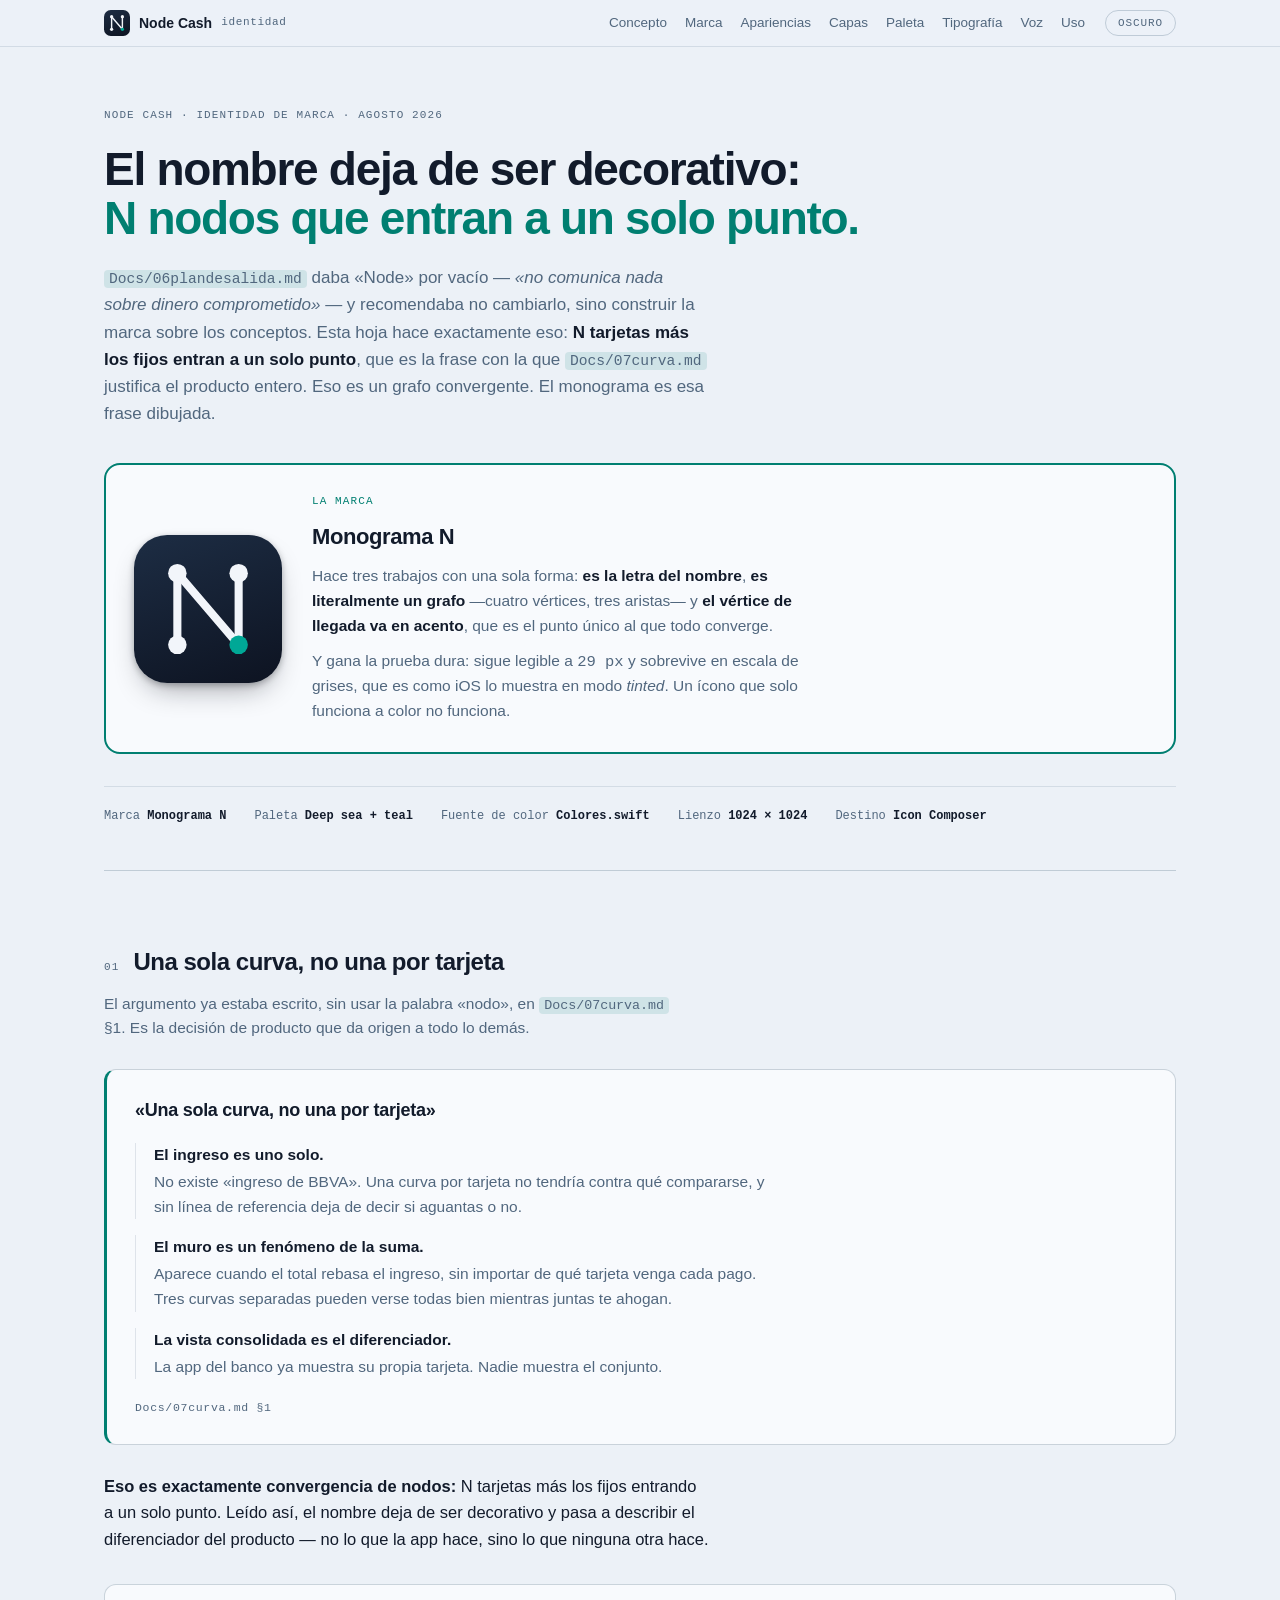
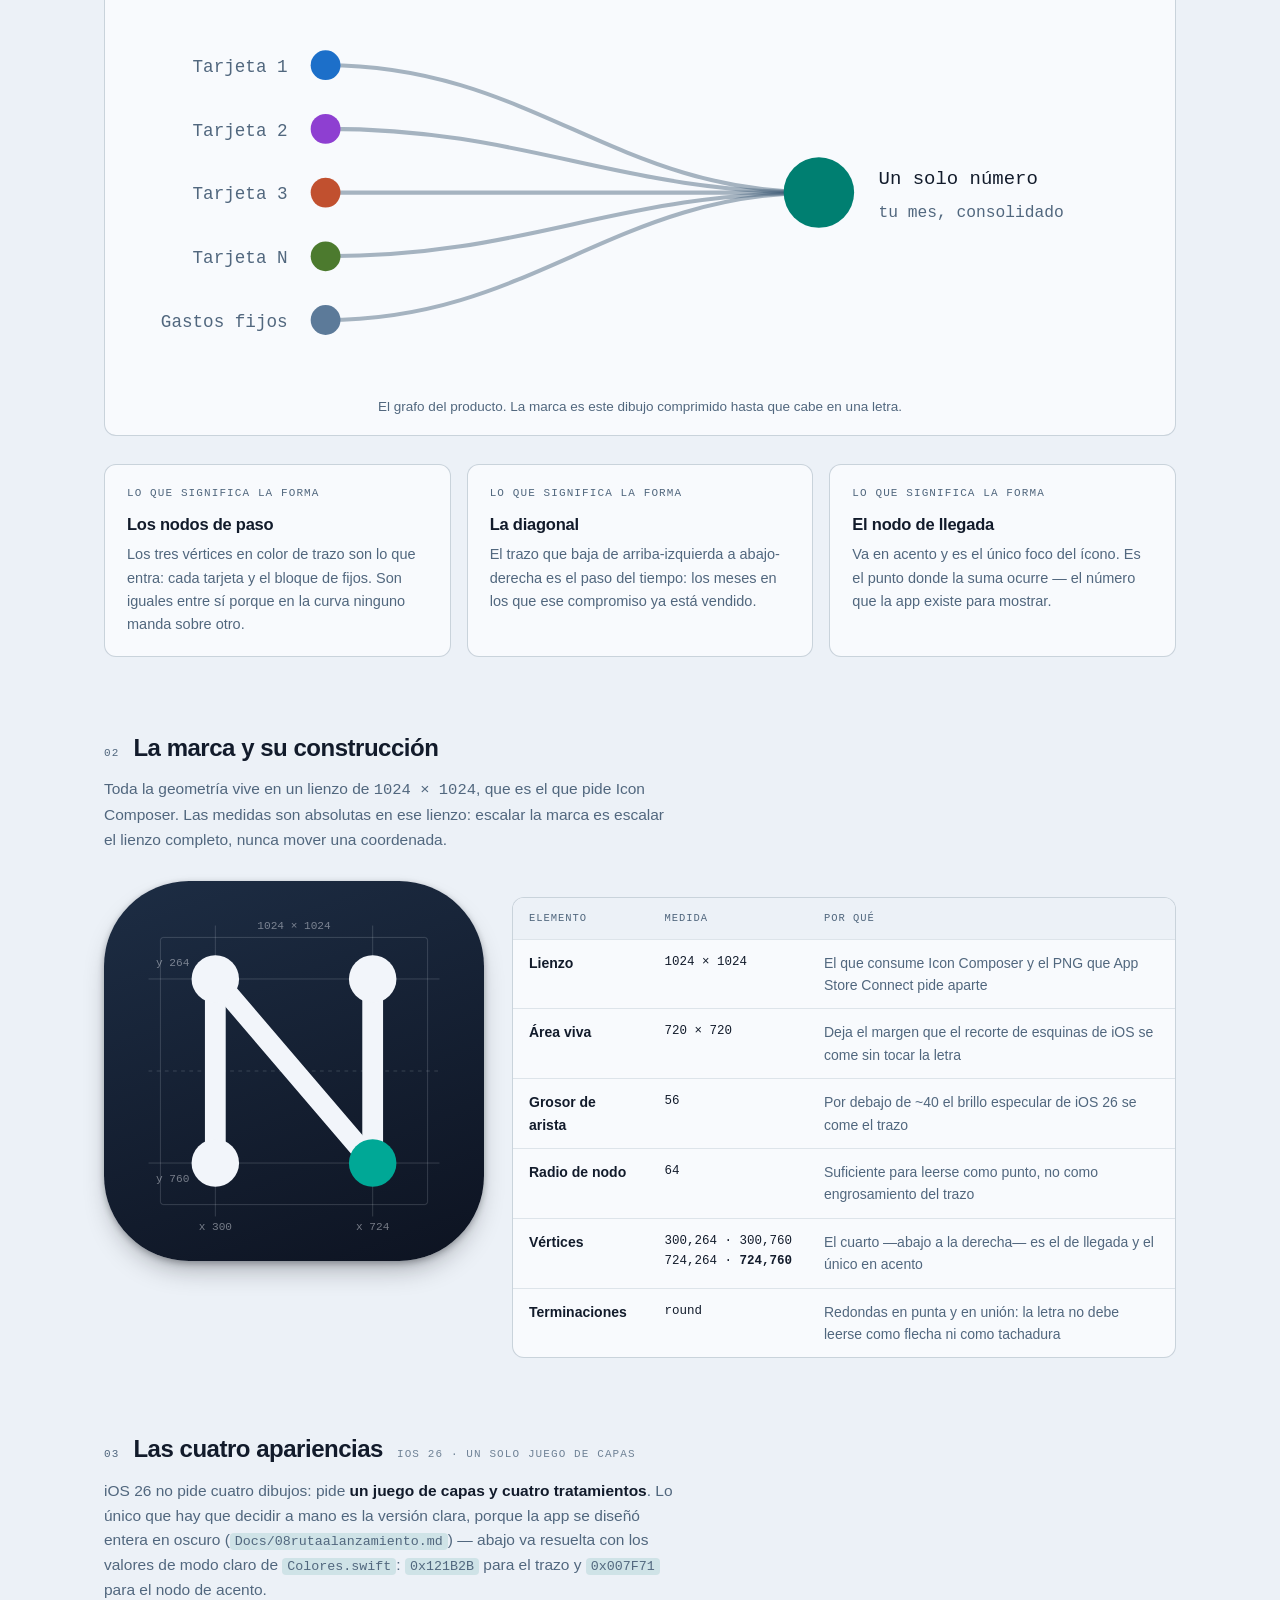
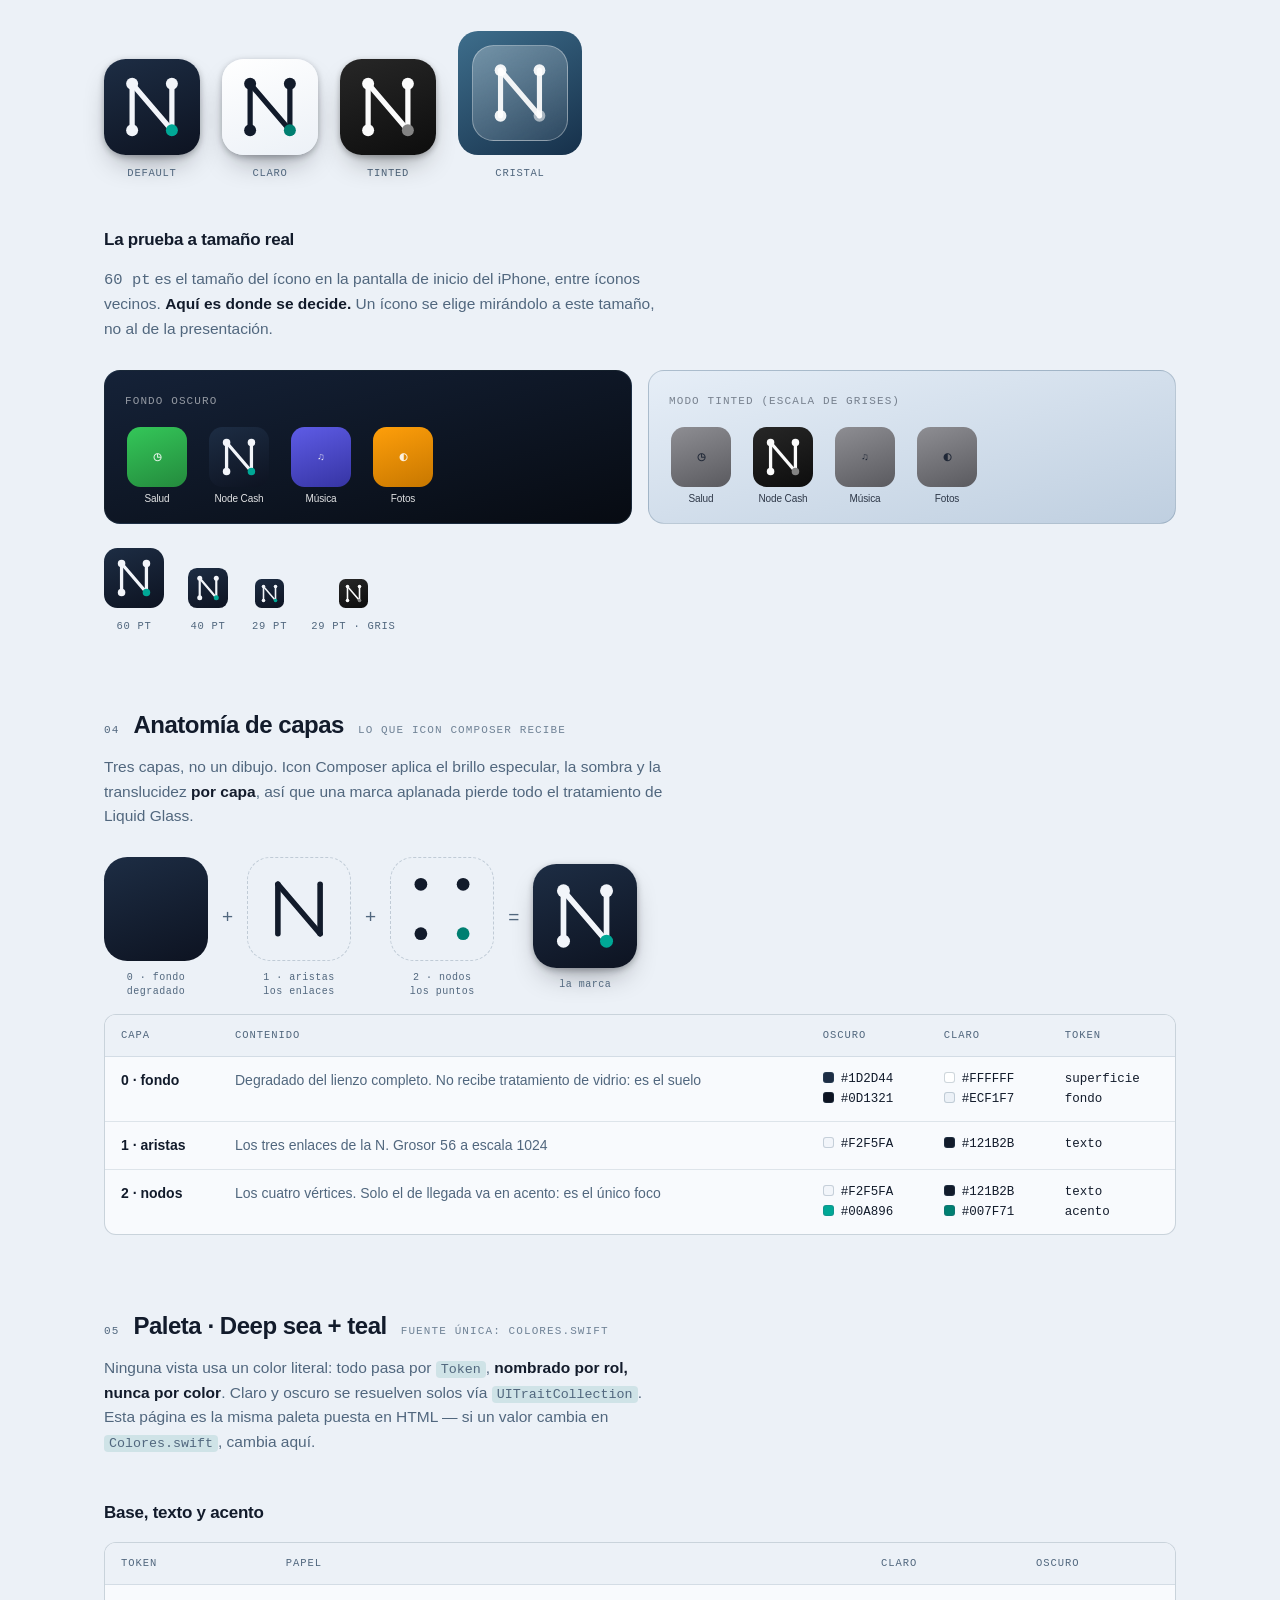
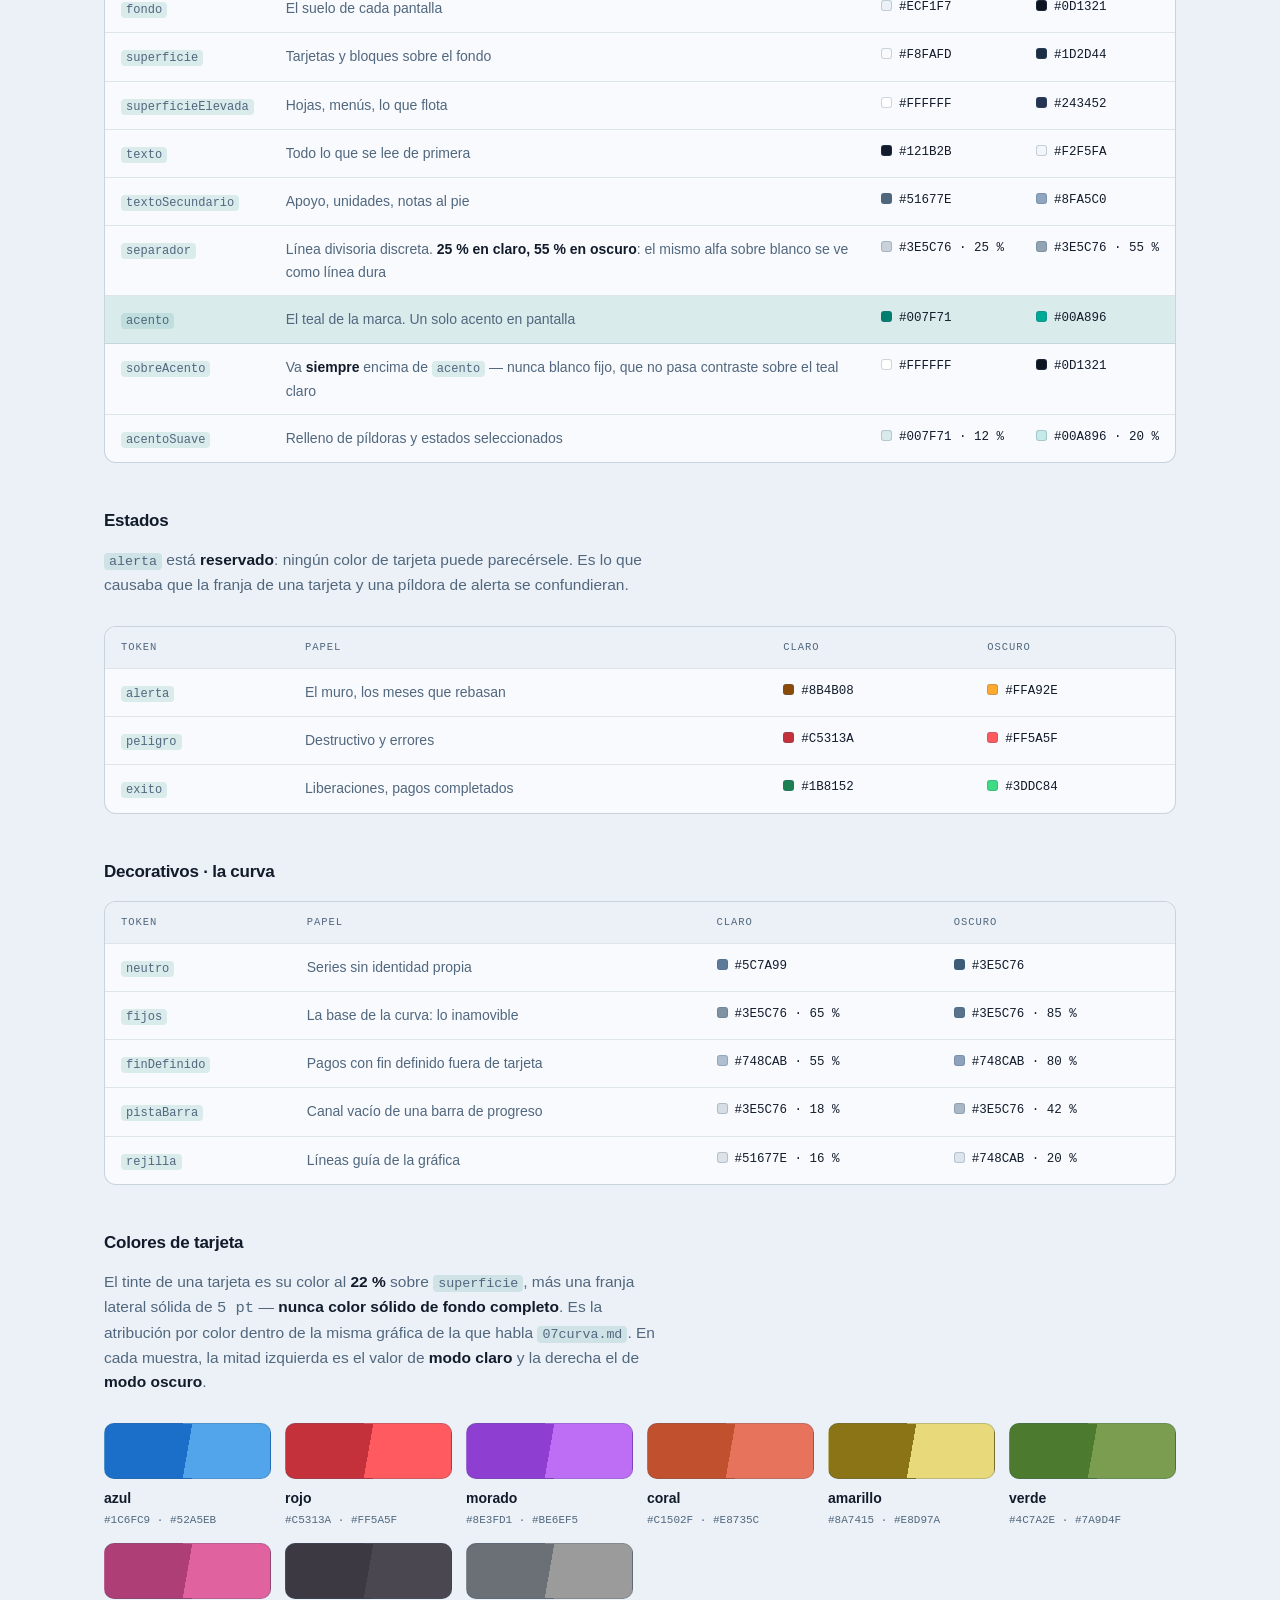
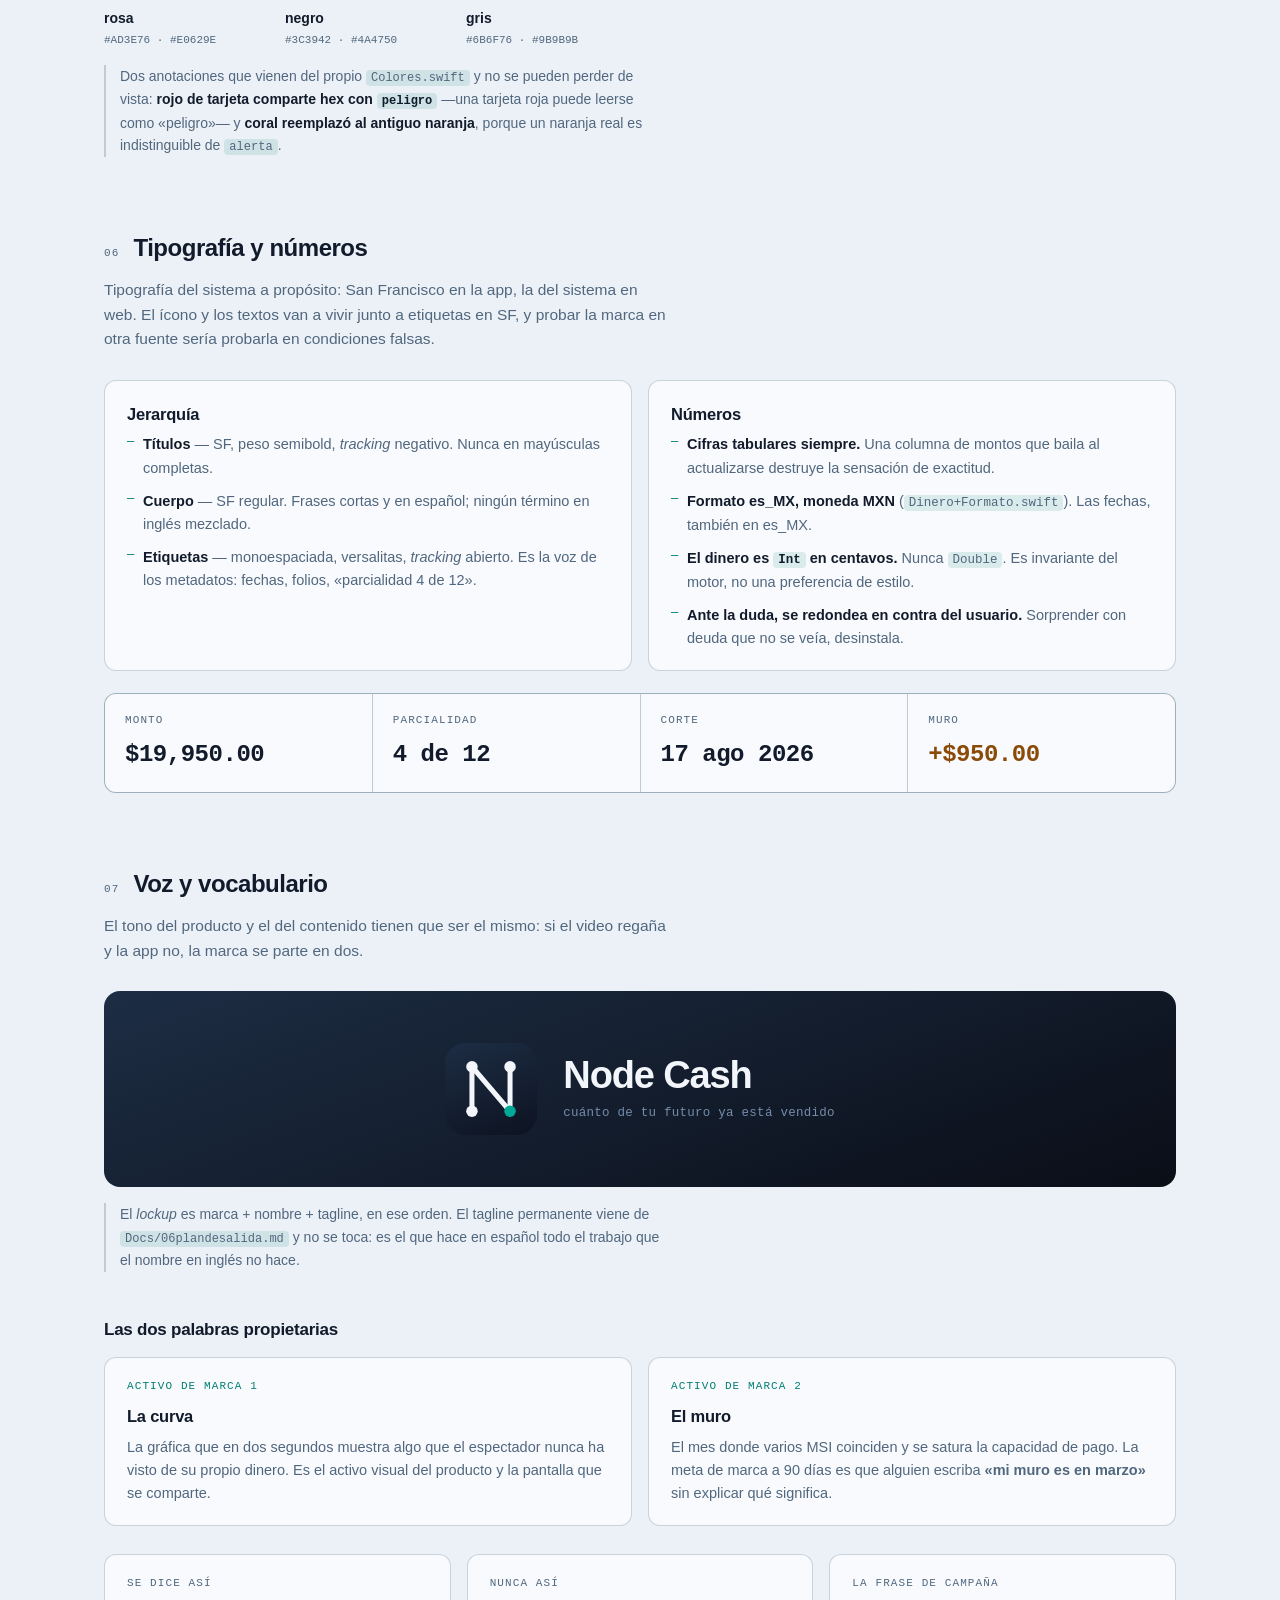
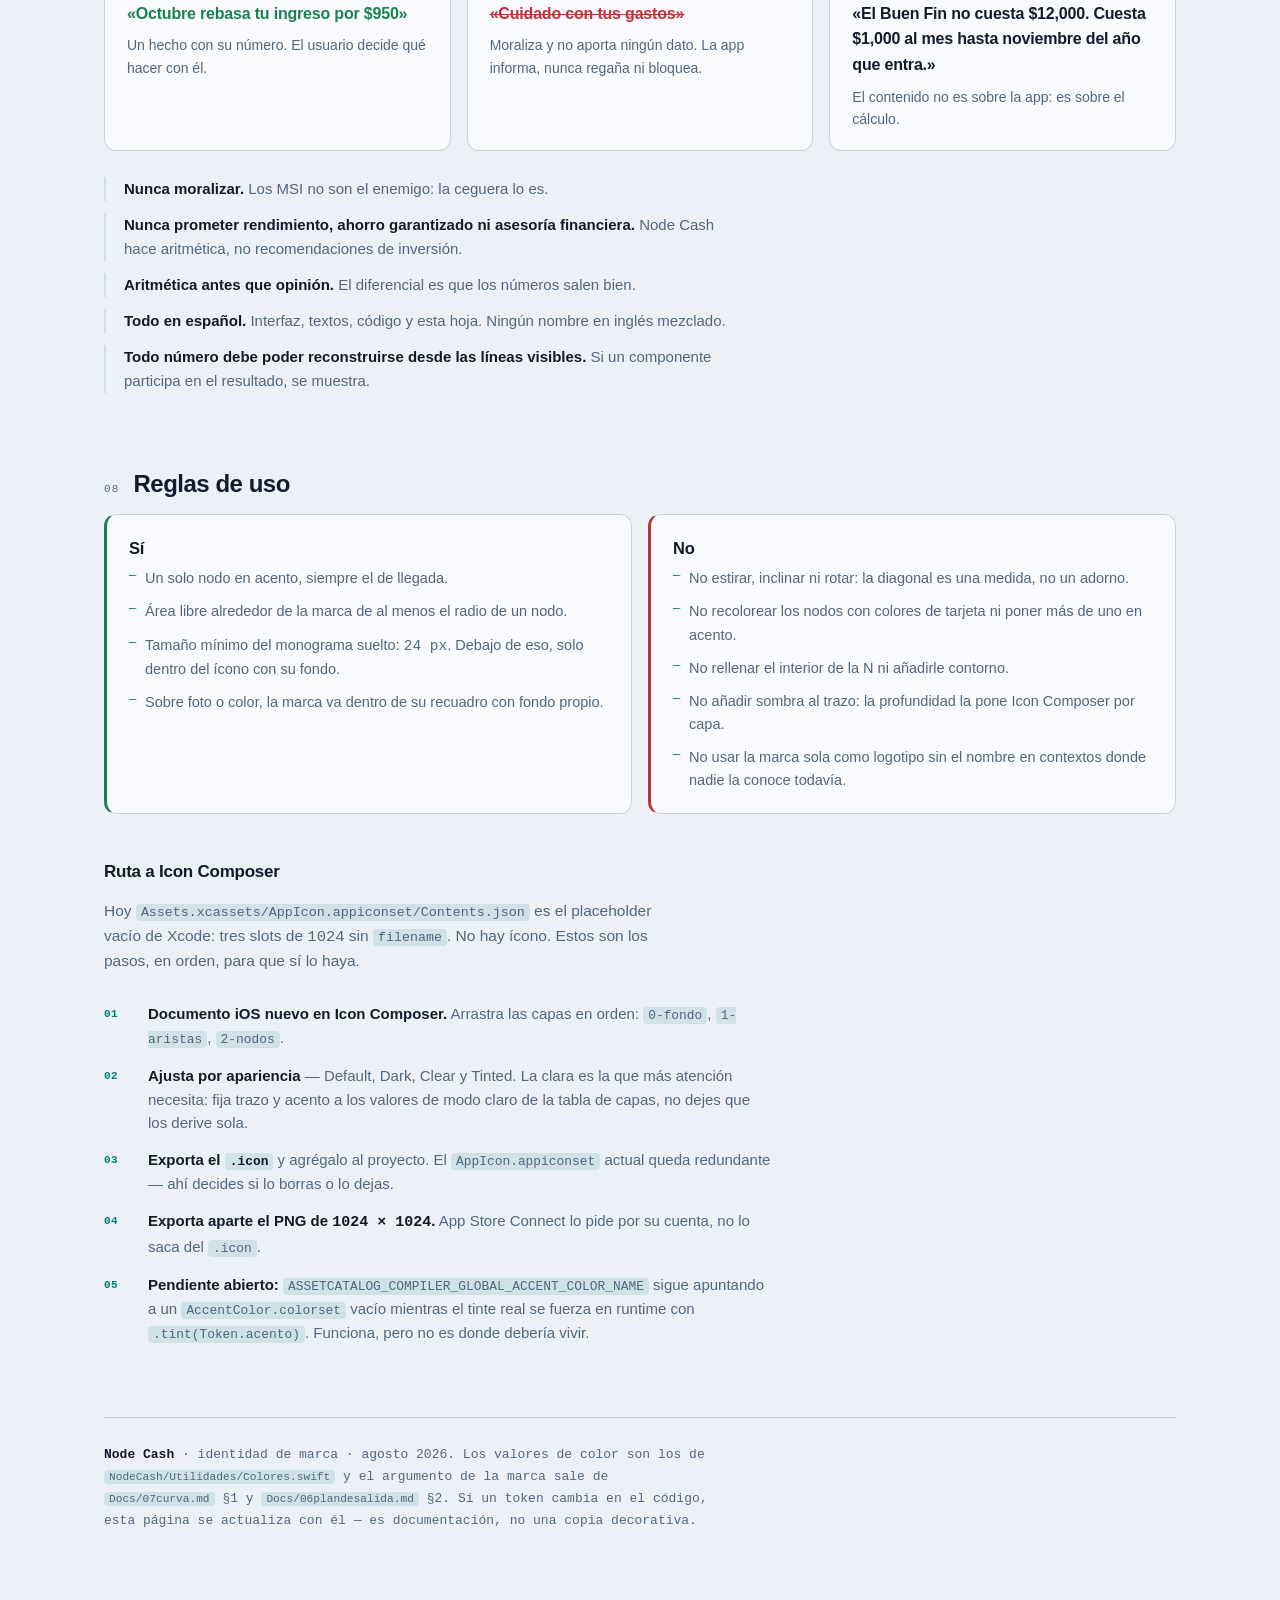
==== index.html @ 0947b338 "Identidad" ====
<!doctype html>
<html lang="es-MX">
<head>
<meta charset="utf-8">
<meta name="viewport" content="width=device-width, initial-scale=1">
<title>Node Cash · Identidad de marca</title>
<meta name="description" content="Identidad de marca de Node Cash: el monograma N como grafo convergente, la paleta Deep sea + teal, la tipografía, la voz y las reglas de uso.">
<meta name="color-scheme" content="dark light">
<meta name="theme-color" content="#0D1321" media="(prefers-color-scheme: dark)">
<meta name="theme-color" content="#ECF1F7" media="(prefers-color-scheme: light)">

<meta property="og:title" content="Node Cash · Identidad de marca">
<meta property="og:description" content="N tarjetas más los fijos entrando a un solo punto. El nombre describe el diferenciador.">
<meta property="og:type" content="website">

<link rel="icon" href="assets/img/favicon.svg" type="image/svg+xml">
<link rel="apple-touch-icon" href="assets/img/favicon.svg">
<link rel="stylesheet" href="assets/css/identidad.css">
<script src="assets/js/tema.js"></script>
</head>
<body>

<!-- ═══════════════════════════════════════════════════════════
     La marca vive una sola vez, como <symbol>, y se reusa en cada
     tamaño y apariencia. Los colores entran por var() en atributo
     de presentación: es lo único que hereda de forma confiable
     dentro de <use>. Cambiar la marca es cambiar esto y nada más.
     ═══════════════════════════════════════════════════════════ -->
<svg width="0" height="0" class="defs" aria-hidden="true" focusable="false">
  <!-- Monograma N · marca completa -->
  <symbol id="marca" viewBox="0 0 1024 1024">
    <path d="M300,264 L 300,760" fill="none" stroke="var(--linea)" stroke-width="56" stroke-linecap="round"/>
    <path d="M300,264 L 724,760" fill="none" stroke="var(--linea)" stroke-width="56" stroke-linecap="round"/>
    <path d="M724,264 L 724,760" fill="none" stroke="var(--linea)" stroke-width="56" stroke-linecap="round"/>
    <circle cx="300" cy="264" r="64" fill="var(--linea)"/>
    <circle cx="300" cy="760" r="64" fill="var(--linea)"/>
    <circle cx="724" cy="264" r="64" fill="var(--linea)"/>
    <circle cx="724" cy="760" r="64" fill="var(--nodo)"/>
  </symbol>

  <!-- Capa 1 · las aristas (los enlaces) -->
  <symbol id="capa-aristas" viewBox="0 0 1024 1024">
    <path d="M300,264 L 300,760" fill="none" stroke="var(--linea)" stroke-width="56" stroke-linecap="round"/>
    <path d="M300,264 L 724,760" fill="none" stroke="var(--linea)" stroke-width="56" stroke-linecap="round"/>
    <path d="M724,264 L 724,760" fill="none" stroke="var(--linea)" stroke-width="56" stroke-linecap="round"/>
  </symbol>

  <!-- Capa 2 · los nodos (los vértices) -->
  <symbol id="capa-nodos" viewBox="0 0 1024 1024">
    <circle cx="300" cy="264" r="64" fill="var(--linea)"/>
    <circle cx="300" cy="760" r="64" fill="var(--linea)"/>
    <circle cx="724" cy="264" r="64" fill="var(--linea)"/>
    <circle cx="724" cy="760" r="64" fill="var(--nodo)"/>
  </symbol>

  <!-- Construcción · la marca con su retícula y sus medidas -->
  <symbol id="marca-construccion" viewBox="0 0 1024 1024">
    <g stroke="var(--guia)" stroke-width="2" fill="none">
      <rect x="152" y="152" width="720" height="720" rx="8"/>
      <line x1="300" y1="120" x2="300" y2="904"/>
      <line x1="724" y1="120" x2="724" y2="904"/>
      <line x1="120" y1="264" x2="904" y2="264"/>
      <line x1="120" y1="760" x2="904" y2="760"/>
      <line x1="120" y1="512" x2="904" y2="512" stroke-dasharray="10 12"/>
    </g>
    <path d="M300,264 L 300,760" fill="none" stroke="var(--linea)" stroke-width="56" stroke-linecap="round"/>
    <path d="M300,264 L 724,760" fill="none" stroke="var(--linea)" stroke-width="56" stroke-linecap="round"/>
    <path d="M724,264 L 724,760" fill="none" stroke="var(--linea)" stroke-width="56" stroke-linecap="round"/>
    <circle cx="300" cy="264" r="64" fill="var(--linea)"/>
    <circle cx="300" cy="760" r="64" fill="var(--linea)"/>
    <circle cx="724" cy="264" r="64" fill="var(--linea)"/>
    <circle cx="724" cy="760" r="64" fill="var(--nodo)"/>
    <g fill="var(--guia-texto)" font-family="ui-monospace, SFMono-Regular, Menlo, monospace" font-size="30">
      <text x="512" y="130" text-anchor="middle">1024 × 1024</text>
      <text x="140" y="230" text-anchor="start">y 264</text>
      <text x="140" y="812" text-anchor="start">y 760</text>
      <text x="300" y="940" text-anchor="middle">x 300</text>
      <text x="724" y="940" text-anchor="middle">x 724</text>
    </g>
  </symbol>
</svg>

<a class="saltar" href="#contenido">Saltar al contenido</a>

<nav class="barra" aria-label="Secciones">
  <div class="barra-in">
    <a class="barra-marca" href="#contenido">
      <span class="tile tile--nav"><svg viewBox="0 0 1024 1024" aria-hidden="true"><use href="#marca"/></svg></span>
      <b>Node Cash</b>
      <span class="barra-sub">identidad</span>
    </a>
    <div class="barra-links">
      <a href="#concepto">Concepto</a>
      <a href="#marca-sec">Marca</a>
      <a href="#apariencias">Apariencias</a>
      <a href="#capas">Capas</a>
      <a href="#paleta">Paleta</a>
      <a href="#tipografia">Tipografía</a>
      <a href="#voz">Voz</a>
      <a href="#uso">Uso</a>
    </div>
    <button class="tema" type="button" data-tema-toggle aria-label="Cambiar entre modo claro y oscuro">
      <span data-tema-texto>Oscuro</span>
    </button>
  </div>
</nav>

<div class="wrap" id="contenido">

  <header class="mast">
    <span class="tag">Node Cash · identidad de marca · agosto 2026</span>
    <h1>El nombre deja de ser decorativo:<br><em>N nodos que entran a un solo punto.</em></h1>
    <p class="lede">
      <code>Docs/06plandesalida.md</code> daba «Node» por vacío — <em>«no comunica nada sobre dinero
      comprometido»</em> — y recomendaba no cambiarlo, sino construir la marca sobre los conceptos.
      Esta hoja hace exactamente eso: <b>N tarjetas más los fijos entran a un solo punto</b>, que es
      la frase con la que <code>Docs/07curva.md</code> justifica el producto entero. Eso es un grafo
      convergente. El monograma es esa frase dibujada.
    </p>

    <div class="hero">
      <span class="tile tile--hero sombra"><svg viewBox="0 0 1024 1024" aria-hidden="true"><use href="#marca"/></svg></span>
      <div class="hero-txt">
        <span class="tag tag--acento">La marca</span>
        <h2>Monograma N</h2>
        <p>
          Hace tres trabajos con una sola forma: <b>es la letra del nombre</b>, <b>es literalmente un
          grafo</b> —cuatro vértices, tres aristas— y <b>el vértice de llegada va en acento</b>, que es
          el punto único al que todo converge.
        </p>
        <p>
          Y gana la prueba dura: sigue legible a <span class="num">29 px</span> y sobrevive en escala de
          grises, que es como iOS lo muestra en modo <em>tinted</em>. Un ícono que solo funciona a color
          no funciona.
        </p>
      </div>
    </div>

    <div class="meta">
      <div>Marca <b>Monograma N</b></div>
      <div>Paleta <b>Deep sea + teal</b></div>
      <div>Fuente de color <b>Colores.swift</b></div>
      <div>Lienzo <b class="num">1024 × 1024</b></div>
      <div>Destino <b>Icon Composer</b></div>
    </div>
  </header>

  <!-- ── 01 · concepto ─────────────────────────────────────── -->
  <section id="concepto">
    <div class="shead">
      <span class="tag">01</span>
      <h2>Una sola curva, no una por tarjeta</h2>
    </div>
    <p class="snote">
      El argumento ya estaba escrito, sin usar la palabra «nodo», en <code>Docs/07curva.md</code> §1.
      Es la decisión de producto que da origen a todo lo demás.
    </p>

    <blockquote class="cita">
      <p class="cita-titulo">«Una sola curva, no una por tarjeta»</p>
      <ul class="razones">
        <li>
          <b>El ingreso es uno solo.</b>
          No existe «ingreso de BBVA». Una curva por tarjeta no tendría contra qué compararse, y sin
          línea de referencia deja de decir si aguantas o no.
        </li>
        <li>
          <b>El muro es un fenómeno de la suma.</b>
          Aparece cuando el total rebasa el ingreso, sin importar de qué tarjeta venga cada pago.
          Tres curvas separadas pueden verse todas bien mientras juntas te ahogan.
        </li>
        <li>
          <b>La vista consolidada es el diferenciador.</b>
          La app del banco ya muestra su propia tarjeta. Nadie muestra el conjunto.
        </li>
      </ul>
      <cite>Docs/07curva.md §1</cite>
    </blockquote>

    <p class="parrafo">
      <b>Eso es exactamente convergencia de nodos:</b> N tarjetas más los fijos entrando a un solo
      punto. Leído así, el nombre deja de ser decorativo y pasa a describir el diferenciador del
      producto — no lo que la app hace, sino lo que ninguna otra hace.
    </p>

    <figure class="diagrama">
      <svg viewBox="0 0 760 268" role="img" aria-labelledby="diag-titulo">
        <title id="diag-titulo">N tarjetas más los gastos fijos convergiendo en un solo punto</title>
        <g fill="none" stroke="var(--linea-diagrama)" stroke-width="3">
          <path d="M148,40  C 300,40  360,134 512,134"/>
          <path d="M148,87  C 300,87  360,134 512,134"/>
          <path d="M148,134 L 512,134"/>
          <path d="M148,181 C 300,181 360,134 512,134"/>
          <path d="M148,228 C 300,228 360,134 512,134"/>
        </g>
        <g class="diag-etiquetas" text-anchor="end">
          <text x="120" y="45">Tarjeta 1</text>
          <text x="120" y="92">Tarjeta 2</text>
          <text x="120" y="139">Tarjeta 3</text>
          <text x="120" y="186">Tarjeta N</text>
          <text x="120" y="233">Gastos fijos</text>
        </g>
        <circle cx="148" cy="40"  r="11" fill="var(--t-azul)"/>
        <circle cx="148" cy="87"  r="11" fill="var(--t-morado)"/>
        <circle cx="148" cy="134" r="11" fill="var(--t-coral)"/>
        <circle cx="148" cy="181" r="11" fill="var(--t-verde)"/>
        <circle cx="148" cy="228" r="11" fill="var(--neutro)"/>
        <circle cx="512" cy="134" r="26" fill="var(--acento)"/>
        <g class="diag-etiquetas diag-destino" text-anchor="start">
          <text x="556" y="128">Un solo número</text>
          <text x="556" y="152" class="diag-tenue">tu mes, consolidado</text>
        </g>
      </svg>
      <figcaption>
        El grafo del producto. La marca es este dibujo comprimido hasta que cabe en una letra.
      </figcaption>
    </figure>

    <div class="tres">
      <article>
        <span class="tag">Lo que significa la forma</span>
        <h3>Los nodos de paso</h3>
        <p>Los tres vértices en color de trazo son lo que entra: cada tarjeta y el bloque de fijos.
           Son iguales entre sí porque en la curva ninguno manda sobre otro.</p>
      </article>
      <article>
        <span class="tag">Lo que significa la forma</span>
        <h3>La diagonal</h3>
        <p>El trazo que baja de arriba-izquierda a abajo-derecha es el paso del tiempo: los meses en
           los que ese compromiso ya está vendido.</p>
      </article>
      <article>
        <span class="tag">Lo que significa la forma</span>
        <h3>El nodo de llegada</h3>
        <p>Va en acento y es el único foco del ícono. Es el punto donde la suma ocurre — el número que
           la app existe para mostrar.</p>
      </article>
    </div>
  </section>

  <!-- ── 02 · marca ────────────────────────────────────────── -->
  <section id="marca-sec">
    <div class="shead">
      <span class="tag">02</span>
      <h2>La marca y su construcción</h2>
    </div>
    <p class="snote">
      Toda la geometría vive en un lienzo de <span class="num">1024 × 1024</span>, que es el que pide
      Icon Composer. Las medidas son absolutas en ese lienzo: escalar la marca es escalar el lienzo
      completo, nunca mover una coordenada.
    </p>

    <div class="construccion">
      <span class="tile tile--construccion sombra"><svg viewBox="0 0 1024 1024" aria-hidden="true"><use href="#marca-construccion"/></svg></span>
      <div class="tabla">
        <table>
          <caption class="visualmente-oculto">Medidas de construcción del monograma</caption>
          <thead>
            <tr><th>Elemento</th><th>Medida</th><th>Por qué</th></tr>
          </thead>
          <tbody>
            <tr>
              <td><b>Lienzo</b></td>
              <td class="hexcel">1024 × 1024</td>
              <td>El que consume Icon Composer y el PNG que App Store Connect pide aparte</td>
            </tr>
            <tr>
              <td><b>Área viva</b></td>
              <td class="hexcel">720 × 720</td>
              <td>Deja el margen que el recorte de esquinas de iOS se come sin tocar la letra</td>
            </tr>
            <tr>
              <td><b>Grosor de arista</b></td>
              <td class="hexcel">56</td>
              <td>Por debajo de ~40 el brillo especular de iOS 26 se come el trazo</td>
            </tr>
            <tr>
              <td><b>Radio de nodo</b></td>
              <td class="hexcel">64</td>
              <td>Suficiente para leerse como punto, no como engrosamiento del trazo</td>
            </tr>
            <tr>
              <td><b>Vértices</b></td>
              <td class="hexcel">300,264 · 300,760<br>724,264 · <b>724,760</b></td>
              <td>El cuarto —abajo a la derecha— es el de llegada y el único en acento</td>
            </tr>
            <tr>
              <td><b>Terminaciones</b></td>
              <td class="hexcel">round</td>
              <td>Redondas en punta y en unión: la letra no debe leerse como flecha ni como tachadura</td>
            </tr>
          </tbody>
        </table>
      </div>
    </div>
  </section>

  <!-- ── 03 · apariencias ──────────────────────────────────── -->
  <section id="apariencias">
    <div class="shead">
      <span class="tag">03</span>
      <h2>Las cuatro apariencias</h2>
      <span class="tag tag--suave">iOS 26 · un solo juego de capas</span>
    </div>
    <p class="snote">
      iOS 26 no pide cuatro dibujos: pide <b>un juego de capas y cuatro tratamientos</b>. Lo único que
      hay que decidir a mano es la versión clara, porque la app se diseñó entera en oscuro
      (<code>Docs/08rutaalanzamiento.md</code>) — abajo va resuelta con los valores de modo claro de
      <code>Colores.swift</code>: <code>0x121B2B</code> para el trazo y <code>0x007F71</code> para el
      nodo de acento.
    </p>
    <div class="apar">
      <figure>
        <span class="tile tile--96 sombra"><svg viewBox="0 0 1024 1024" aria-hidden="true"><use href="#marca"/></svg></span>
        <figcaption>Default</figcaption>
      </figure>
      <figure>
        <span class="tile tile--96 tile--claro sombra"><svg viewBox="0 0 1024 1024" aria-hidden="true"><use href="#marca"/></svg></span>
        <figcaption>Claro</figcaption>
      </figure>
      <figure>
        <span class="tile tile--96 tile--tinted sombra"><svg viewBox="0 0 1024 1024" aria-hidden="true"><use href="#marca"/></svg></span>
        <figcaption>Tinted</figcaption>
      </figure>
      <figure>
        <span class="sobrefondo"><span class="tile tile--96 tile--cristal"><svg viewBox="0 0 1024 1024" aria-hidden="true"><use href="#marca"/></svg></span></span>
        <figcaption>Cristal</figcaption>
      </figure>
    </div>

    <h3 class="sub">La prueba a tamaño real</h3>
    <p class="snote">
      <span class="num">60 pt</span> es el tamaño del ícono en la pantalla de inicio del iPhone, entre
      íconos vecinos. <b>Aquí es donde se decide.</b> Un ícono se elige mirándolo a este tamaño, no al
      de la presentación.
    </p>
    <div class="prueba">
      <div class="pantalla pantalla--osc">
        <span class="tag">Fondo oscuro</span>
        <div class="fila">
          <div class="app"><span class="app--otra" style="background:linear-gradient(160deg,#34C759,#248A3D)">◷</span><span>Salud</span></div>
          <div class="app"><span class="tile"><svg viewBox="0 0 1024 1024" aria-hidden="true"><use href="#marca"/></svg></span><span>Node Cash</span></div>
          <div class="app"><span class="app--otra" style="background:linear-gradient(160deg,#5E5CE6,#3634A3)">♫</span><span>Música</span></div>
          <div class="app"><span class="app--otra" style="background:linear-gradient(160deg,#FF9F0A,#C77700)">◐</span><span>Fotos</span></div>
        </div>
      </div>
      <div class="pantalla pantalla--cla">
        <span class="tag">Modo tinted (escala de grises)</span>
        <div class="fila">
          <div class="app"><span class="app--otra" style="background:linear-gradient(160deg,#8E8E93,#5A5A5F)">◷</span><span>Salud</span></div>
          <div class="app"><span class="tile tile--tinted"><svg viewBox="0 0 1024 1024" aria-hidden="true"><use href="#marca"/></svg></span><span>Node Cash</span></div>
          <div class="app"><span class="app--otra" style="background:linear-gradient(160deg,#8E8E93,#5A5A5F)">♫</span><span>Música</span></div>
          <div class="app"><span class="app--otra" style="background:linear-gradient(160deg,#8E8E93,#5A5A5F)">◐</span><span>Fotos</span></div>
        </div>
      </div>
    </div>

    <div class="escala">
      <figure><span class="tile tile--60"><svg viewBox="0 0 1024 1024" aria-hidden="true"><use href="#marca"/></svg></span><figcaption>60 pt</figcaption></figure>
      <figure><span class="tile tile--40"><svg viewBox="0 0 1024 1024" aria-hidden="true"><use href="#marca"/></svg></span><figcaption>40 pt</figcaption></figure>
      <figure><span class="tile tile--29"><svg viewBox="0 0 1024 1024" aria-hidden="true"><use href="#marca"/></svg></span><figcaption>29 pt</figcaption></figure>
      <figure><span class="tile tile--29 tile--tinted"><svg viewBox="0 0 1024 1024" aria-hidden="true"><use href="#marca"/></svg></span><figcaption>29 pt · gris</figcaption></figure>
    </div>
  </section>

  <!-- ── 04 · capas ────────────────────────────────────────── -->
  <section id="capas">
    <div class="shead">
      <span class="tag">04</span>
      <h2>Anatomía de capas</h2>
      <span class="tag tag--suave">lo que Icon Composer recibe</span>
    </div>
    <p class="snote">
      Tres capas, no un dibujo. Icon Composer aplica el brillo especular, la sombra y la translucidez
      <b>por capa</b>, así que una marca aplanada pierde todo el tratamiento de Liquid Glass.
    </p>

    <div class="capas-fila">
      <figure>
        <span class="tile tile--104"><svg viewBox="0 0 1024 1024" aria-hidden="true"></svg></span>
        <figcaption>0 · fondo<br>degradado</figcaption>
      </figure>
      <span class="mas" aria-hidden="true">+</span>
      <figure>
        <span class="tile tile--104 capa-sola"><svg viewBox="0 0 1024 1024" aria-hidden="true"><use href="#capa-aristas"/></svg></span>
        <figcaption>1 · aristas<br>los enlaces</figcaption>
      </figure>
      <span class="mas" aria-hidden="true">+</span>
      <figure>
        <span class="tile tile--104 capa-sola"><svg viewBox="0 0 1024 1024" aria-hidden="true"><use href="#capa-nodos"/></svg></span>
        <figcaption>2 · nodos<br>los puntos</figcaption>
      </figure>
      <span class="mas" aria-hidden="true">=</span>
      <figure>
        <span class="tile tile--104 sombra"><svg viewBox="0 0 1024 1024" aria-hidden="true"><use href="#marca"/></svg></span>
        <figcaption>la marca</figcaption>
      </figure>
    </div>

    <div class="tabla">
      <table>
        <thead>
          <tr><th>Capa</th><th>Contenido</th><th>Oscuro</th><th>Claro</th><th>Token</th></tr>
        </thead>
        <tbody>
          <tr>
            <td><b>0 · fondo</b></td>
            <td>Degradado del lienzo completo. No recibe tratamiento de vidrio: es el suelo</td>
            <td class="hexcel"><span class="chip" style="background:#1D2D44"></span>#1D2D44<br><span class="chip" style="background:#0D1321"></span>#0D1321</td>
            <td class="hexcel"><span class="chip" style="background:#FFFFFF"></span>#FFFFFF<br><span class="chip" style="background:#ECF1F7"></span>#ECF1F7</td>
            <td class="hexcel">superficie<br>fondo</td>
          </tr>
          <tr>
            <td><b>1 · aristas</b></td>
            <td>Los tres enlaces de la N. Grosor <span class="num">56</span> a escala 1024</td>
            <td class="hexcel"><span class="chip" style="background:#F2F5FA"></span>#F2F5FA</td>
            <td class="hexcel"><span class="chip" style="background:#121B2B"></span>#121B2B</td>
            <td class="hexcel">texto</td>
          </tr>
          <tr>
            <td><b>2 · nodos</b></td>
            <td>Los cuatro vértices. Solo el de llegada va en acento: es el único foco</td>
            <td class="hexcel"><span class="chip" style="background:#F2F5FA"></span>#F2F5FA<br><span class="chip" style="background:#00A896"></span>#00A896</td>
            <td class="hexcel"><span class="chip" style="background:#121B2B"></span>#121B2B<br><span class="chip" style="background:#007F71"></span>#007F71</td>
            <td class="hexcel">texto<br>acento</td>
          </tr>
        </tbody>
      </table>
    </div>
  </section>

  <!-- ── 05 · paleta ───────────────────────────────────────── -->
  <section id="paleta">
    <div class="shead">
      <span class="tag">05</span>
      <h2>Paleta · Deep sea + teal</h2>
      <span class="tag tag--suave">fuente única: Colores.swift</span>
    </div>
    <p class="snote">
      Ninguna vista usa un color literal: todo pasa por <code>Token</code>, <b>nombrado por rol, nunca
      por color</b>. Claro y oscuro se resuelven solos vía <code>UITraitCollection</code>. Esta página
      es la misma paleta puesta en HTML — si un valor cambia en <code>Colores.swift</code>, cambia aquí.
    </p>

    <h3 class="sub">Base, texto y acento</h3>
    <div class="tabla">
      <table>
        <thead>
          <tr><th>Token</th><th>Papel</th><th>Claro</th><th>Oscuro</th></tr>
        </thead>
        <tbody>
          <tr><td><code>fondo</code></td><td>El suelo de cada pantalla</td><td class="hexcel"><span class="chip" style="background:#ECF1F7"></span>#ECF1F7</td><td class="hexcel"><span class="chip" style="background:#0D1321"></span>#0D1321</td></tr>
          <tr><td><code>superficie</code></td><td>Tarjetas y bloques sobre el fondo</td><td class="hexcel"><span class="chip" style="background:#F8FAFD"></span>#F8FAFD</td><td class="hexcel"><span class="chip" style="background:#1D2D44"></span>#1D2D44</td></tr>
          <tr><td><code>superficieElevada</code></td><td>Hojas, menús, lo que flota</td><td class="hexcel"><span class="chip" style="background:#FFFFFF"></span>#FFFFFF</td><td class="hexcel"><span class="chip" style="background:#243452"></span>#243452</td></tr>
          <tr><td><code>texto</code></td><td>Todo lo que se lee de primera</td><td class="hexcel"><span class="chip" style="background:#121B2B"></span>#121B2B</td><td class="hexcel"><span class="chip" style="background:#F2F5FA"></span>#F2F5FA</td></tr>
          <tr><td><code>textoSecundario</code></td><td>Apoyo, unidades, notas al pie</td><td class="hexcel"><span class="chip" style="background:#51677E"></span>#51677E</td><td class="hexcel"><span class="chip" style="background:#8FA5C0"></span>#8FA5C0</td></tr>
          <tr><td><code>separador</code></td><td>Línea divisoria discreta. <b>25 % en claro, 55 % en oscuro</b>: el mismo alfa sobre blanco se ve como línea dura</td><td class="hexcel"><span class="chip" style="background:rgba(62,92,118,.25)"></span>#3E5C76 · 25 %</td><td class="hexcel"><span class="chip" style="background:rgba(62,92,118,.55)"></span>#3E5C76 · 55 %</td></tr>
          <tr class="fila--destacada"><td><code>acento</code></td><td>El teal de la marca. Un solo acento en pantalla</td><td class="hexcel"><span class="chip" style="background:#007F71"></span>#007F71</td><td class="hexcel"><span class="chip" style="background:#00A896"></span>#00A896</td></tr>
          <tr><td><code>sobreAcento</code></td><td>Va <b>siempre</b> encima de <code>acento</code> — nunca blanco fijo, que no pasa contraste sobre el teal claro</td><td class="hexcel"><span class="chip" style="background:#FFFFFF"></span>#FFFFFF</td><td class="hexcel"><span class="chip" style="background:#0D1321"></span>#0D1321</td></tr>
          <tr><td><code>acentoSuave</code></td><td>Relleno de píldoras y estados seleccionados</td><td class="hexcel"><span class="chip" style="background:rgba(0,127,113,.12)"></span>#007F71 · 12 %</td><td class="hexcel"><span class="chip" style="background:rgba(0,168,150,.20)"></span>#00A896 · 20 %</td></tr>
        </tbody>
      </table>
    </div>

    <h3 class="sub">Estados</h3>
    <p class="snote">
      <code>alerta</code> está <b>reservado</b>: ningún color de tarjeta puede parecérsele. Es lo que
      causaba que la franja de una tarjeta y una píldora de alerta se confundieran.
    </p>
    <div class="tabla">
      <table>
        <thead><tr><th>Token</th><th>Papel</th><th>Claro</th><th>Oscuro</th></tr></thead>
        <tbody>
          <tr><td><code>alerta</code></td><td>El muro, los meses que rebasan</td><td class="hexcel"><span class="chip" style="background:#8B4B08"></span>#8B4B08</td><td class="hexcel"><span class="chip" style="background:#FFA92E"></span>#FFA92E</td></tr>
          <tr><td><code>peligro</code></td><td>Destructivo y errores</td><td class="hexcel"><span class="chip" style="background:#C5313A"></span>#C5313A</td><td class="hexcel"><span class="chip" style="background:#FF5A5F"></span>#FF5A5F</td></tr>
          <tr><td><code>exito</code></td><td>Liberaciones, pagos completados</td><td class="hexcel"><span class="chip" style="background:#1B8152"></span>#1B8152</td><td class="hexcel"><span class="chip" style="background:#3DDC84"></span>#3DDC84</td></tr>
        </tbody>
      </table>
    </div>

    <h3 class="sub">Decorativos · la curva</h3>
    <div class="tabla">
      <table>
        <thead><tr><th>Token</th><th>Papel</th><th>Claro</th><th>Oscuro</th></tr></thead>
        <tbody>
          <tr><td><code>neutro</code></td><td>Series sin identidad propia</td><td class="hexcel"><span class="chip" style="background:#5C7A99"></span>#5C7A99</td><td class="hexcel"><span class="chip" style="background:#3E5C76"></span>#3E5C76</td></tr>
          <tr><td><code>fijos</code></td><td>La base de la curva: lo inamovible</td><td class="hexcel"><span class="chip" style="background:rgba(62,92,118,.65)"></span>#3E5C76 · 65 %</td><td class="hexcel"><span class="chip" style="background:rgba(62,92,118,.85)"></span>#3E5C76 · 85 %</td></tr>
          <tr><td><code>finDefinido</code></td><td>Pagos con fin definido fuera de tarjeta</td><td class="hexcel"><span class="chip" style="background:rgba(116,140,171,.55)"></span>#748CAB · 55 %</td><td class="hexcel"><span class="chip" style="background:rgba(116,140,171,.80)"></span>#748CAB · 80 %</td></tr>
          <tr><td><code>pistaBarra</code></td><td>Canal vacío de una barra de progreso</td><td class="hexcel"><span class="chip" style="background:rgba(62,92,118,.18)"></span>#3E5C76 · 18 %</td><td class="hexcel"><span class="chip" style="background:rgba(62,92,118,.42)"></span>#3E5C76 · 42 %</td></tr>
          <tr><td><code>rejilla</code></td><td>Líneas guía de la gráfica</td><td class="hexcel"><span class="chip" style="background:rgba(81,103,126,.16)"></span>#51677E · 16 %</td><td class="hexcel"><span class="chip" style="background:rgba(116,140,171,.20)"></span>#748CAB · 20 %</td></tr>
        </tbody>
      </table>
    </div>

    <h3 class="sub">Colores de tarjeta</h3>
    <p class="snote">
      El tinte de una tarjeta es su color al <b>22 %</b> sobre <code>superficie</code>, más una franja
      lateral sólida de <span class="num">5 pt</span> — <b>nunca color sólido de fondo completo</b>.
      Es la atribución por color dentro de la misma gráfica de la que habla <code>07curva.md</code>.
      En cada muestra, la mitad izquierda es el valor de <b>modo claro</b> y la derecha el de
      <b>modo oscuro</b>.
    </p>
    <div class="muestras">
      <figure><span class="muestra" style="--m-claro:#1C6FC9; --m-oscuro:#52A5EB"></span><figcaption><b>azul</b><span class="num">#1C6FC9 · #52A5EB</span></figcaption></figure>
      <figure><span class="muestra" style="--m-claro:#C5313A; --m-oscuro:#FF5A5F"></span><figcaption><b>rojo</b><span class="num">#C5313A · #FF5A5F</span></figcaption></figure>
      <figure><span class="muestra" style="--m-claro:#8E3FD1; --m-oscuro:#BE6EF5"></span><figcaption><b>morado</b><span class="num">#8E3FD1 · #BE6EF5</span></figcaption></figure>
      <figure><span class="muestra" style="--m-claro:#C1502F; --m-oscuro:#E8735C"></span><figcaption><b>coral</b><span class="num">#C1502F · #E8735C</span></figcaption></figure>
      <figure><span class="muestra" style="--m-claro:#8A7415; --m-oscuro:#E8D97A"></span><figcaption><b>amarillo</b><span class="num">#8A7415 · #E8D97A</span></figcaption></figure>
      <figure><span class="muestra" style="--m-claro:#4C7A2E; --m-oscuro:#7A9D4F"></span><figcaption><b>verde</b><span class="num">#4C7A2E · #7A9D4F</span></figcaption></figure>
      <figure><span class="muestra" style="--m-claro:#AD3E76; --m-oscuro:#E0629E"></span><figcaption><b>rosa</b><span class="num">#AD3E76 · #E0629E</span></figcaption></figure>
      <figure><span class="muestra" style="--m-claro:#3C3942; --m-oscuro:#4A4750"></span><figcaption><b>negro</b><span class="num">#3C3942 · #4A4750</span></figcaption></figure>
      <figure><span class="muestra" style="--m-claro:#6B6F76; --m-oscuro:#9B9B9B"></span><figcaption><b>gris</b><span class="num">#6B6F76 · #9B9B9B</span></figcaption></figure>
    </div>
    <p class="nota">
      Dos anotaciones que vienen del propio <code>Colores.swift</code> y no se pueden perder de vista:
      <b>rojo de tarjeta comparte hex con <code>peligro</code></b> —una tarjeta roja puede leerse como
      «peligro»— y <b>coral reemplazó al antiguo naranja</b>, porque un naranja real es indistinguible
      de <code>alerta</code>.
    </p>
  </section>

  <!-- ── 06 · tipografía ───────────────────────────────────── -->
  <section id="tipografia">
    <div class="shead">
      <span class="tag">06</span>
      <h2>Tipografía y números</h2>
    </div>
    <p class="snote">
      Tipografía del sistema a propósito: San Francisco en la app, la del sistema en web. El ícono y los
      textos van a vivir junto a etiquetas en SF, y probar la marca en otra fuente sería probarla en
      condiciones falsas.
    </p>
    <div class="dos">
      <article class="ficha-txt">
        <h3>Jerarquía</h3>
        <ul class="lista">
          <li><b>Títulos</b> — SF, peso semibold, <em>tracking</em> negativo. Nunca en mayúsculas completas.</li>
          <li><b>Cuerpo</b> — SF regular. Frases cortas y en español; ningún término en inglés mezclado.</li>
          <li><b>Etiquetas</b> — monoespaciada, versalitas, <em>tracking</em> abierto. Es la voz de los metadatos: fechas, folios, «parcialidad 4 de 12».</li>
        </ul>
      </article>
      <article class="ficha-txt">
        <h3>Números</h3>
        <ul class="lista">
          <li><b>Cifras tabulares siempre.</b> Una columna de montos que baila al actualizarse destruye la sensación de exactitud.</li>
          <li><b>Formato es_MX, moneda MXN</b> (<code>Dinero+Formato.swift</code>). Las fechas, también en es_MX.</li>
          <li><b>El dinero es <code>Int</code> en centavos.</b> Nunca <code>Double</code>. Es invariante del motor, no una preferencia de estilo.</li>
          <li><b>Ante la duda, se redondea en contra del usuario.</b> Sorprender con deuda que no se veía, desinstala.</li>
        </ul>
      </article>
    </div>
    <div class="muestra-num">
      <div><span class="tag">Monto</span><b class="num grande">$19,950.00</b></div>
      <div><span class="tag">Parcialidad</span><b class="num grande">4 de 12</b></div>
      <div><span class="tag">Corte</span><b class="num grande">17 ago 2026</b></div>
      <div><span class="tag">Muro</span><b class="num grande alerta">+$950.00</b></div>
    </div>
  </section>

  <!-- ── 07 · voz ──────────────────────────────────────────── -->
  <section id="voz">
    <div class="shead">
      <span class="tag">07</span>
      <h2>Voz y vocabulario</h2>
    </div>
    <p class="snote">
      El tono del producto y el del contenido tienen que ser el mismo: si el video regaña y la app no,
      la marca se parte en dos.
    </p>

    <div class="lockup">
      <span class="tile tile--lockup"><svg viewBox="0 0 1024 1024" aria-hidden="true"><use href="#marca"/></svg></span>
      <div class="lockup-txt">
        <h3>Node Cash</h3>
        <p>cuánto de tu futuro ya está vendido</p>
      </div>
    </div>
    <p class="nota">
      El <em>lockup</em> es marca + nombre + tagline, en ese orden. El tagline permanente viene de
      <code>Docs/06plandesalida.md</code> y no se toca: es el que hace en español todo el trabajo que
      el nombre en inglés no hace.
    </p>

    <h3 class="sub">Las dos palabras propietarias</h3>
    <div class="dos">
      <article class="ficha-txt">
        <span class="tag tag--acento">Activo de marca 1</span>
        <h3>La curva</h3>
        <p>La gráfica que en dos segundos muestra algo que el espectador nunca ha visto de su propio
           dinero. Es el activo visual del producto y la pantalla que se comparte.</p>
      </article>
      <article class="ficha-txt">
        <span class="tag tag--acento">Activo de marca 2</span>
        <h3>El muro</h3>
        <p>El mes donde varios MSI coinciden y se satura la capacidad de pago. La meta de marca a 90
           días es que alguien escriba <b>«mi muro es en marzo»</b> sin explicar qué significa.</p>
      </article>
    </div>

    <div class="tres">
      <article class="veredicto veredicto--si">
        <span class="tag">Se dice así</span>
        <p class="frase">«Octubre rebasa tu ingreso por $950»</p>
        <p>Un hecho con su número. El usuario decide qué hacer con él.</p>
      </article>
      <article class="veredicto veredicto--no">
        <span class="tag">Nunca así</span>
        <p class="frase">«Cuidado con tus gastos»</p>
        <p>Moraliza y no aporta ningún dato. La app informa, nunca regaña ni bloquea.</p>
      </article>
      <article class="veredicto">
        <span class="tag">La frase de campaña</span>
        <p class="frase">«El Buen Fin no cuesta $12,000. Cuesta $1,000 al mes hasta noviembre del año que entra.»</p>
        <p>El contenido no es sobre la app: es sobre el cálculo.</p>
      </article>
    </div>

    <ul class="reglas">
      <li><b>Nunca moralizar.</b> Los MSI no son el enemigo: la ceguera lo es.</li>
      <li><b>Nunca prometer rendimiento, ahorro garantizado ni asesoría financiera.</b> Node Cash hace aritmética, no recomendaciones de inversión.</li>
      <li><b>Aritmética antes que opinión.</b> El diferencial es que los números salen bien.</li>
      <li><b>Todo en español.</b> Interfaz, textos, código y esta hoja. Ningún nombre en inglés mezclado.</li>
      <li><b>Todo número debe poder reconstruirse desde las líneas visibles.</b> Si un componente participa en el resultado, se muestra.</li>
    </ul>
  </section>

  <!-- ── 08 · uso ──────────────────────────────────────────── -->
  <section id="uso">
    <div class="shead">
      <span class="tag">08</span>
      <h2>Reglas de uso</h2>
    </div>

    <div class="dos">
      <article class="ficha-txt ficha--si">
        <h3>Sí</h3>
        <ul class="lista">
          <li>Un solo nodo en acento, siempre el de llegada.</li>
          <li>Área libre alrededor de la marca de al menos el radio de un nodo.</li>
          <li>Tamaño mínimo del monograma suelto: <span class="num">24 px</span>. Debajo de eso, solo dentro del ícono con su fondo.</li>
          <li>Sobre foto o color, la marca va dentro de su recuadro con fondo propio.</li>
        </ul>
      </article>
      <article class="ficha-txt ficha--no">
        <h3>No</h3>
        <ul class="lista">
          <li>No estirar, inclinar ni rotar: la diagonal es una medida, no un adorno.</li>
          <li>No recolorear los nodos con colores de tarjeta ni poner más de uno en acento.</li>
          <li>No rellenar el interior de la N ni añadirle contorno.</li>
          <li>No añadir sombra al trazo: la profundidad la pone Icon Composer por capa.</li>
          <li>No usar la marca sola como logotipo sin el nombre en contextos donde nadie la conoce todavía.</li>
        </ul>
      </article>
    </div>

    <h3 class="sub">Ruta a Icon Composer</h3>
    <p class="snote">
      Hoy <code>Assets.xcassets/AppIcon.appiconset/Contents.json</code> es el placeholder vacío de
      Xcode: tres slots de <span class="num">1024</span> sin <code>filename</code>. No hay ícono.
      Estos son los pasos, en orden, para que sí lo haya.
    </p>
    <ol class="pasos">
      <li><b>Documento iOS nuevo en Icon Composer.</b> Arrastra las capas en orden: <code>0-fondo</code>, <code>1-aristas</code>, <code>2-nodos</code>.</li>
      <li><b>Ajusta por apariencia</b> — Default, Dark, Clear y Tinted. La clara es la que más atención necesita: fija trazo y acento a los valores de modo claro de la tabla de capas, no dejes que los derive sola.</li>
      <li><b>Exporta el <code>.icon</code></b> y agrégalo al proyecto. El <code>AppIcon.appiconset</code> actual queda redundante — ahí decides si lo borras o lo dejas.</li>
      <li><b>Exporta aparte el PNG de <span class="num">1024 × 1024</span>.</b> App Store Connect lo pide por su cuenta, no lo saca del <code>.icon</code>.</li>
      <li><b>Pendiente abierto:</b> <code>ASSETCATALOG_COMPILER_GLOBAL_ACCENT_COLOR_NAME</code> sigue apuntando a un <code>AccentColor.colorset</code> vacío mientras el tinte real se fuerza en runtime con <code>.tint(Token.acento)</code>. Funciona, pero no es donde debería vivir.</li>
    </ol>
  </section>

  <footer class="pie">
    <p>
      <b>Node Cash</b> · identidad de marca · agosto 2026. Los valores de color son los de
      <code>NodeCash/Utilidades/Colores.swift</code> y el argumento de la marca sale de
      <code>Docs/07curva.md</code> §1 y <code>Docs/06plandesalida.md</code> §2. Si un token cambia en el
      código, esta página se actualiza con él — es documentación, no una copia decorativa.
    </p>
  </footer>

</div>

</body>
</html>
---- assets/css/identidad.css ----
/* ═══════════════════════════════════════════════════════════════
   Node Cash · hoja de identidad
   Los tokens son los mismos de NodeCash/Utilidades/Colores.swift,
   nombrados por rol y nunca por color. Claro es el juego base;
   oscuro solo redefine variables, nunca reglas.
   ═══════════════════════════════════════════════════════════════ */

:root{
  /* base */
  --fondo:#ECF1F7;
  --superficie:#F8FAFD;
  --superficie-elevada:#FFFFFF;
  /* texto */
  --texto:#121B2B;
  --texto-secundario:#51677E;
  --separador:rgba(62,92,118,.25);
  --separador-suave:rgba(62,92,118,.14);
  /* acento */
  --acento:#007F71;
  --sobre-acento:#FFFFFF;
  --acento-suave:rgba(0,127,113,.12);
  /* estados */
  --alerta:#8B4B08;
  --peligro:#C5313A;
  --exito:#1B8152;
  /* decorativos */
  --neutro:#5C7A99;
  --rejilla:rgba(81,103,126,.16);
  /* tarjetas (para el diagrama de convergencia) */
  --t-azul:#1C6FC9;
  --t-morado:#8E3FD1;
  --t-coral:#C1502F;
  --t-verde:#4C7A2E;

  --linea-diagrama:rgba(62,92,118,.45);
  --sombra:0 1px 2px rgba(18,27,43,.06), 0 12px 32px -12px rgba(18,27,43,.20);

  --sans:-apple-system,BlinkMacSystemFont,"SF Pro Text","Segoe UI",Roboto,"Helvetica Neue",Arial,sans-serif;
  --mono:ui-monospace,"SF Mono",SFMono-Regular,Menlo,Consolas,"Liberation Mono",monospace;

  color-scheme:light;
}

@media (prefers-color-scheme:dark){
  :root:not([data-tema="claro"]){
    --fondo:#0D1321;
    --superficie:#1D2D44;
    --superficie-elevada:#243452;
    --texto:#F2F5FA;
    --texto-secundario:#8FA5C0;
    --separador:rgba(62,92,118,.55);
    --separador-suave:rgba(62,92,118,.32);
    --acento:#00A896;
    --sobre-acento:#0D1321;
    --acento-suave:rgba(0,168,150,.20);
    --alerta:#FFA92E;
    --peligro:#FF5A5F;
    --exito:#3DDC84;
    --neutro:#3E5C76;
    --rejilla:rgba(116,140,171,.20);
    --t-azul:#52A5EB;
    --t-morado:#BE6EF5;
    --t-coral:#E8735C;
    --t-verde:#7A9D4F;
    --linea-diagrama:rgba(116,140,171,.42);
    --sombra:0 1px 2px rgba(0,0,0,.5), 0 16px 40px -14px rgba(0,0,0,.8);
    color-scheme:dark;
  }
}

:root[data-tema="oscuro"]{
  --fondo:#0D1321;
  --superficie:#1D2D44;
  --superficie-elevada:#243452;
  --texto:#F2F5FA;
  --texto-secundario:#8FA5C0;
  --separador:rgba(62,92,118,.55);
  --separador-suave:rgba(62,92,118,.32);
  --acento:#00A896;
  --sobre-acento:#0D1321;
  --acento-suave:rgba(0,168,150,.20);
  --alerta:#FFA92E;
  --peligro:#FF5A5F;
  --exito:#3DDC84;
  --neutro:#3E5C76;
  --rejilla:rgba(116,140,171,.20);
  --t-azul:#52A5EB;
  --t-morado:#BE6EF5;
  --t-coral:#E8735C;
  --t-verde:#7A9D4F;
  --linea-diagrama:rgba(116,140,171,.42);
  --sombra:0 1px 2px rgba(0,0,0,.5), 0 16px 40px -14px rgba(0,0,0,.8);
  color-scheme:dark;
}

/* ── cimientos ────────────────────────────────────────────── */

*{box-sizing:border-box}

body{
  margin:0;
  background:var(--fondo);
  color:var(--texto);
  font-family:var(--sans);
  font-size:16px;
  line-height:1.6;
  -webkit-font-smoothing:antialiased;
  -webkit-text-size-adjust:100%;
}

h1,h2,h3{margin:0; text-wrap:balance}
p{margin:0}
img,svg{max-width:100%}
a{color:var(--acento)}
.defs{position:absolute; width:0; height:0; overflow:hidden}

:focus-visible{outline:2px solid var(--acento); outline-offset:3px; border-radius:4px}

.saltar{
  position:absolute; left:-9999px; top:0; z-index:20;
  background:var(--acento); color:var(--sobre-acento);
  padding:10px 16px; border-radius:0 0 8px 0; font-size:14px; text-decoration:none;
}
.saltar:focus{left:0}

.visualmente-oculto{
  position:absolute; width:1px; height:1px; overflow:hidden;
  clip:rect(0 0 0 0); clip-path:inset(50%); white-space:nowrap;
}

.wrap{max-width:1120px; margin:0 auto; padding:0 24px 96px}

.tag{
  font-family:var(--mono); font-size:11px; letter-spacing:.1em;
  text-transform:uppercase; color:var(--texto-secundario); font-weight:500;
}
.tag--acento{color:var(--acento)}
.tag--suave{opacity:.8}
.num{font-family:var(--mono); font-variant-numeric:tabular-nums; font-feature-settings:"tnum" 1}

code{
  font-family:var(--mono); font-size:.86em;
  background:var(--acento-suave); color:inherit;
  border-radius:4px; padding:1px 5px;
}

/* ── barra superior ───────────────────────────────────────── */

.barra{
  position:sticky; top:0; z-index:10;
  background:color-mix(in srgb, var(--fondo) 88%, transparent);
  backdrop-filter:saturate(180%) blur(14px);
  -webkit-backdrop-filter:saturate(180%) blur(14px);
  border-bottom:1px solid var(--separador-suave);
}
.barra-in{
  max-width:1120px; margin:0 auto; padding:10px 24px;
  display:flex; align-items:center; gap:20px;
}
.barra-marca{
  display:flex; align-items:center; gap:9px; text-decoration:none; color:var(--texto);
  font-size:14px; flex:none;
}
.barra-sub{font-family:var(--mono); font-size:11px; color:var(--texto-secundario); letter-spacing:.06em}
.barra-links{display:flex; gap:18px; margin-left:auto; overflow-x:auto; scrollbar-width:none}
.barra-links::-webkit-scrollbar{display:none}
.barra-links a{
  font-size:13.5px; color:var(--texto-secundario); text-decoration:none; white-space:nowrap;
}
.barra-links a:hover{color:var(--acento)}
.tema{
  flex:none; font-family:var(--mono); font-size:11px; letter-spacing:.08em; text-transform:uppercase;
  color:var(--texto-secundario); background:transparent;
  border:1px solid var(--separador); border-radius:99px; padding:6px 12px; cursor:pointer;
}
.tema:hover{color:var(--acento); border-color:var(--acento)}

@media (max-width:900px){
  .barra-links{display:none}
  .barra-in{gap:12px}
  .tema{margin-left:auto}
}

/* ── el ícono ─────────────────────────────────────────────── *
   Cada .tile fija --linea y --nodo; el glifo los hereda por
   atributo de presentación. Una apariencia nueva son dos
   variables y un fondo, no un dibujo nuevo.                    */

.tile{
  --linea:#F2F5FA;
  --nodo:#00A896;
  --guia:rgba(242,245,250,.22);
  --guia-texto:rgba(242,245,250,.45);
  background:linear-gradient(160deg,#1D2D44,#0D1321);
  border-radius:22.37%;
  display:block; flex:none; overflow:hidden;
  width:60px; height:60px;
}
.tile svg{display:block; width:100%; height:100%}

.tile--claro{
  --linea:#121B2B;
  --nodo:#007F71;
  --guia:rgba(18,27,43,.18);
  --guia-texto:rgba(18,27,43,.45);
  background:linear-gradient(160deg,#FFFFFF,#ECF1F7);
}
.tile--tinted{filter:grayscale(1) contrast(1.05)}
.tile--cristal{
  --linea:rgba(255,255,255,.92);
  --nodo:rgba(255,255,255,.55);
  background:linear-gradient(150deg,rgba(255,255,255,.30),rgba(255,255,255,.08));
  border:.5px solid rgba(255,255,255,.35);
  backdrop-filter:blur(12px); -webkit-backdrop-filter:blur(12px);
}
.sombra{box-shadow:0 2px 6px rgba(10,14,23,.28), 0 14px 30px -12px rgba(10,14,23,.45)}

.tile--nav{width:26px; height:26px; border-radius:26%}
.tile--29{width:29px; height:29px}
.tile--40{width:40px; height:40px}
.tile--60{width:60px; height:60px}
.tile--96{width:96px; height:96px}
.tile--104{width:104px; height:104px}
.tile--hero{width:148px; height:148px}
.tile--lockup{width:92px; height:92px}
.tile--construccion{width:100%; height:auto; aspect-ratio:1; max-width:380px}

/* ── masthead ─────────────────────────────────────────────── */

.mast{padding:60px 0 44px; border-bottom:1px solid var(--separador)}
.mast .tag{display:block; margin-bottom:20px}
.mast h1{
  font-size:clamp(30px,4.6vw,46px); line-height:1.08;
  letter-spacing:-.028em; font-weight:680;
}
.mast h1 em{font-style:normal; color:var(--acento)}
.lede{margin-top:20px; font-size:17px; color:var(--texto-secundario); max-width:64ch}
.lede b{color:var(--texto); font-weight:620}

.hero{
  margin-top:36px; background:var(--superficie); border:2px solid var(--acento);
  border-radius:16px; padding:28px;
  display:grid; grid-template-columns:auto 1fr; gap:30px; align-items:center;
}
.hero-txt .tag{display:block; margin-bottom:8px}
.hero-txt h2{font-size:22px; font-weight:660; letter-spacing:-.018em; margin-bottom:10px}
.hero-txt p{font-size:15.5px; color:var(--texto-secundario); max-width:62ch}
.hero-txt p + p{margin-top:10px}
.hero-txt b{color:var(--texto); font-weight:620}

.meta{
  display:flex; flex-wrap:wrap; gap:10px 28px;
  margin-top:32px; padding-top:20px; border-top:1px solid var(--separador-suave);
}
.meta div{font-family:var(--mono); font-size:12px; color:var(--texto-secundario)}
.meta b{color:var(--texto); font-weight:600}

/* ── secciones ────────────────────────────────────────────── */

section{padding-top:72px}
.shead{display:flex; align-items:baseline; gap:14px; margin-bottom:10px; flex-wrap:wrap}
.shead h2{font-size:24px; letter-spacing:-.02em; font-weight:660}
.snote{margin-bottom:28px; color:var(--texto-secundario); font-size:15.5px; max-width:66ch}
.snote b{color:var(--texto); font-weight:620}
.sub{margin:44px 0 14px; font-size:17px; font-weight:650; letter-spacing:-.014em}
.parrafo{font-size:16.5px; max-width:66ch; margin-top:28px}
.nota{
  margin-top:16px; font-size:14px; color:var(--texto-secundario); max-width:72ch;
  padding-left:14px; border-left:2px solid var(--separador);
}
.nota b{color:var(--texto); font-weight:620}

/* ── cita del concepto ────────────────────────────────────── */

.cita{
  margin:0; background:var(--superficie); border:1px solid var(--separador);
  border-left:3px solid var(--acento); border-radius:12px; padding:26px 28px;
}
.cita-titulo{font-size:18px; font-weight:650; letter-spacing:-.015em; margin-bottom:18px}
.razones{margin:0; padding:0; list-style:none; display:grid; gap:16px}
.razones li{
  font-size:15.5px; color:var(--texto-secundario); max-width:74ch;
  padding-left:18px; border-left:1px solid var(--separador-suave);
}
.razones b{display:block; color:var(--texto); font-weight:640; margin-bottom:2px}
.cita cite{
  display:block; margin-top:20px; font-family:var(--mono); font-size:11.5px;
  font-style:normal; letter-spacing:.06em; color:var(--texto-secundario);
}

/* ── diagrama de convergencia ─────────────────────────────── */

.diagrama{
  margin:32px 0 0; background:var(--superficie); border:1px solid var(--separador);
  border-radius:12px; padding:26px 20px 18px;
}
.diagrama svg{width:100%; height:auto}
.diag-etiquetas text{
  font-family:var(--mono); font-size:13px; fill:var(--texto-secundario);
}
.diag-destino text{font-size:14px; fill:var(--texto)}
.diag-etiquetas .diag-tenue{fill:var(--texto-secundario); font-size:12px}
.diagrama figcaption{
  margin-top:14px; font-size:13.5px; color:var(--texto-secundario); text-align:center;
}

/* ── rejillas de tarjetas de texto ────────────────────────── */

.tres{display:grid; gap:16px; grid-template-columns:repeat(auto-fit,minmax(260px,1fr)); margin-top:28px}
.dos{display:grid; gap:16px; grid-template-columns:repeat(auto-fit,minmax(300px,1fr)); margin-top:8px}

.tres article,.ficha-txt{
  background:var(--superficie); border:1px solid var(--separador);
  border-radius:12px; padding:20px 22px;
}
.tres article .tag{display:block; margin-bottom:8px}
.tres h3,.ficha-txt h3{font-size:16.5px; font-weight:650; letter-spacing:-.014em; margin-bottom:6px}
.tres p,.ficha-txt p{font-size:14.5px; color:var(--texto-secundario)}
.ficha-txt .tag{display:block; margin-bottom:8px}
.ficha--si{border-left:3px solid var(--exito)}
.ficha--no{border-left:3px solid var(--peligro)}

.lista{margin:0; padding:0; list-style:none; display:grid; gap:10px}
.lista li{
  font-size:14.5px; color:var(--texto-secundario);
  padding-left:16px; position:relative;
}
.lista li::before{
  content:"—"; position:absolute; left:0; color:var(--acento); font-family:var(--mono); font-size:12px;
}
.lista b{color:var(--texto); font-weight:620}

/* ── construcción ─────────────────────────────────────────── */

.construccion{display:grid; grid-template-columns:380px minmax(0,1fr); gap:28px; align-items:start}
@media (max-width:900px){ .construccion{grid-template-columns:1fr} }

/* ── tablas ───────────────────────────────────────────────── */

.tabla{
  overflow-x:auto; border:1px solid var(--separador); border-radius:12px;
  background:var(--superficie); margin-top:16px;
}
table{border-collapse:collapse; width:100%; min-width:560px}
th,td{
  text-align:left; padding:12px 16px; border-bottom:1px solid var(--separador-suave);
  font-size:14px; vertical-align:top;
}
thead th{
  background:var(--fondo); font-family:var(--mono); font-size:10.5px; letter-spacing:.09em;
  text-transform:uppercase; color:var(--texto-secundario); font-weight:500;
}
tbody tr:last-child td{border-bottom:0}
tbody td{color:var(--texto-secundario)}
td b{color:var(--texto); font-weight:620}
td.hexcel{font-family:var(--mono); font-size:12.5px; white-space:nowrap; color:var(--texto)}
.fila--destacada{background:var(--acento-suave)}
.chip{
  display:inline-block; width:11px; height:11px; border-radius:3px;
  margin-right:7px; vertical-align:-1px; border:1px solid var(--separador);
}

/* ── apariencias y escala ─────────────────────────────────── */

.apar{display:flex; gap:22px; flex-wrap:wrap; align-items:flex-end}
.apar figure,.escala figure,.capas-fila figure{
  margin:0; display:flex; flex-direction:column; align-items:center; gap:10px;
}
.apar figcaption,.escala figcaption{
  font-family:var(--mono); font-size:10.5px; letter-spacing:.07em;
  text-transform:uppercase; color:var(--texto-secundario);
}
.sobrefondo{padding:14px; border-radius:20px; background:linear-gradient(150deg,#3E6E8C,#16304A)}
.escala{display:flex; gap:24px; align-items:flex-end; margin-top:24px; flex-wrap:wrap}

/* ── prueba a tamaño real ─────────────────────────────────── */

.prueba{display:grid; gap:16px; grid-template-columns:repeat(auto-fit,minmax(300px,1fr)); margin-top:20px}
.pantalla{border-radius:16px; padding:22px 20px 18px; border:1px solid var(--separador)}
.pantalla--osc{background:linear-gradient(165deg,#152238,#070B12)}
.pantalla--cla{background:linear-gradient(165deg,#E6EEF7,#BFCFE0)}
.pantalla .tag{display:block; margin-bottom:16px}
.pantalla--osc .tag{color:rgba(255,255,255,.55)}
.pantalla--cla .tag{color:rgba(18,27,43,.5)}
.fila{display:flex; gap:18px; flex-wrap:wrap; align-items:flex-start}
.app{display:flex; flex-direction:column; align-items:center; gap:6px; width:64px}
.app .tile{width:60px; height:60px}
.app span{font-size:10px; line-height:1.2; text-align:center; letter-spacing:-.01em}
.pantalla--osc .app span{color:rgba(255,255,255,.88)}
.pantalla--cla .app span{color:rgba(18,27,43,.85)}
.app--otra{
  border-radius:22.37%; width:60px; height:60px; display:grid; place-items:center;
  font-size:22px; font-weight:700; color:#fff; letter-spacing:-.02em;
}

/* ── capas ────────────────────────────────────────────────── */

.capas-fila{display:flex; gap:14px; align-items:center; flex-wrap:wrap}
.capas-fila figure{width:104px}
.capas-fila figcaption{
  font-family:var(--mono); font-size:10px; letter-spacing:.05em;
  color:var(--texto-secundario); text-align:center; line-height:1.35;
}
.mas{font-size:19px; color:var(--texto-secundario); padding-bottom:22px}
/* Las capas sueltas van sin fondo: se ven sobre papel, así que el
   trazo toma la tinta del documento, no la del ícono. */
.capa-sola{
  background:var(--fondo); border:1px dashed var(--separador);
  --linea:var(--texto); --nodo:var(--acento);
}

/* ── muestras de color de tarjeta ─────────────────────────── */

.muestras{display:grid; gap:14px; grid-template-columns:repeat(auto-fill,minmax(150px,1fr)); margin-top:18px}
.muestras figure{margin:0}
.muestra{
  display:block; height:56px; border-radius:10px;
  background:linear-gradient(100deg,var(--m-claro) 0 50%, var(--m-oscuro) 50% 100%);
  border:1px solid var(--separador);
}
.muestras figcaption{margin-top:8px; display:flex; flex-direction:column; gap:2px}
.muestras figcaption b{font-size:14px; font-weight:620}
.muestras figcaption .num{font-size:11px; color:var(--texto-secundario)}

/* ── números de muestra ───────────────────────────────────── */

.muestra-num{
  display:grid; gap:1px; grid-template-columns:repeat(auto-fit,minmax(180px,1fr));
  background:var(--separador); border:1px solid var(--separador);
  border-radius:12px; overflow:hidden; margin-top:22px;
}
.muestra-num div{background:var(--superficie); padding:18px 20px}
.muestra-num .tag{display:block; margin-bottom:6px}
.grande{font-size:24px; font-weight:600; letter-spacing:-.02em}
.alerta{color:var(--alerta)}

/* ── voz ──────────────────────────────────────────────────── */

.lockup{
  background:linear-gradient(160deg,#1D2D44,#0A0E17); border-radius:16px;
  padding:52px 40px; display:flex; align-items:center; justify-content:center;
  gap:26px; flex-wrap:wrap; margin-top:8px;
}
.lockup-txt h3{font-size:38px; font-weight:680; letter-spacing:-.03em; color:#F2F5FA; line-height:1}
.lockup-txt p{
  margin-top:9px; font-family:var(--mono); font-size:12.5px;
  letter-spacing:.02em; color:#748CAB;
}

.veredicto{
  background:var(--superficie); border:1px solid var(--separador);
  border-radius:12px; padding:20px 22px;
}
.veredicto .tag{display:block; margin-bottom:10px}
.veredicto .frase{
  font-size:16px; font-weight:600; letter-spacing:-.012em; margin-bottom:8px; color:var(--texto);
}
.veredicto p:last-child{font-size:14px; color:var(--texto-secundario)}
.veredicto--si{border-left:3px solid var(--exito)}
.veredicto--si .frase{color:var(--exito)}
.veredicto--no{border-left:3px solid var(--peligro)}
.veredicto--no .frase{color:var(--peligro); text-decoration:line-through; text-decoration-thickness:1px}

.reglas{margin:26px 0 0; padding:0; list-style:none; display:grid; gap:12px}
.reglas li{
  font-size:15px; color:var(--texto-secundario); max-width:76ch;
  padding-left:18px; border-left:2px solid var(--acento-suave);
}
.reglas b{color:var(--texto); font-weight:620}

/* ── pasos ────────────────────────────────────────────────── */

ol.pasos{margin:0; padding:0; list-style:none; counter-reset:p; display:grid; gap:14px}
/* El contador va absoluto, no en una columna de rejilla: dentro de un
   grid cada <b> y cada <code> del paso se volvería su propio ítem. */
ol.pasos li{
  counter-increment:p; position:relative; padding-left:44px;
  font-size:15px; line-height:1.55; color:var(--texto-secundario); max-width:80ch;
}
ol.pasos li::before{
  content:counter(p,decimal-leading-zero); position:absolute; left:0; top:4px;
  font-family:var(--mono); font-size:11px;
  color:var(--acento); font-weight:600; letter-spacing:.04em;
}
ol.pasos b{color:var(--texto); font-weight:620}

/* ── pie ──────────────────────────────────────────────────── */

.pie{
  margin-top:72px; padding-top:26px; border-top:1px solid var(--separador);
}
.pie p{
  max-width:78ch; font-family:var(--mono); font-size:13px;
  line-height:1.7; color:var(--texto-secundario);
}
.pie b{color:var(--texto)}

/* ── adaptaciones ─────────────────────────────────────────── */

@media (max-width:820px){
  .hero{grid-template-columns:1fr; gap:22px}
}
@media (max-width:719px){
  .wrap{padding:0 18px 72px}
  .barra-in{padding:10px 18px}
  .mast{padding:40px 0 32px}
  section{padding-top:56px}
  .lockup{padding:36px 24px}
}
@media (prefers-reduced-motion:reduce){
  *{animation:none !important; transition:none !important}
}
@media print{
  .barra,.saltar{display:none}
  body{background:#fff; color:#000}
}
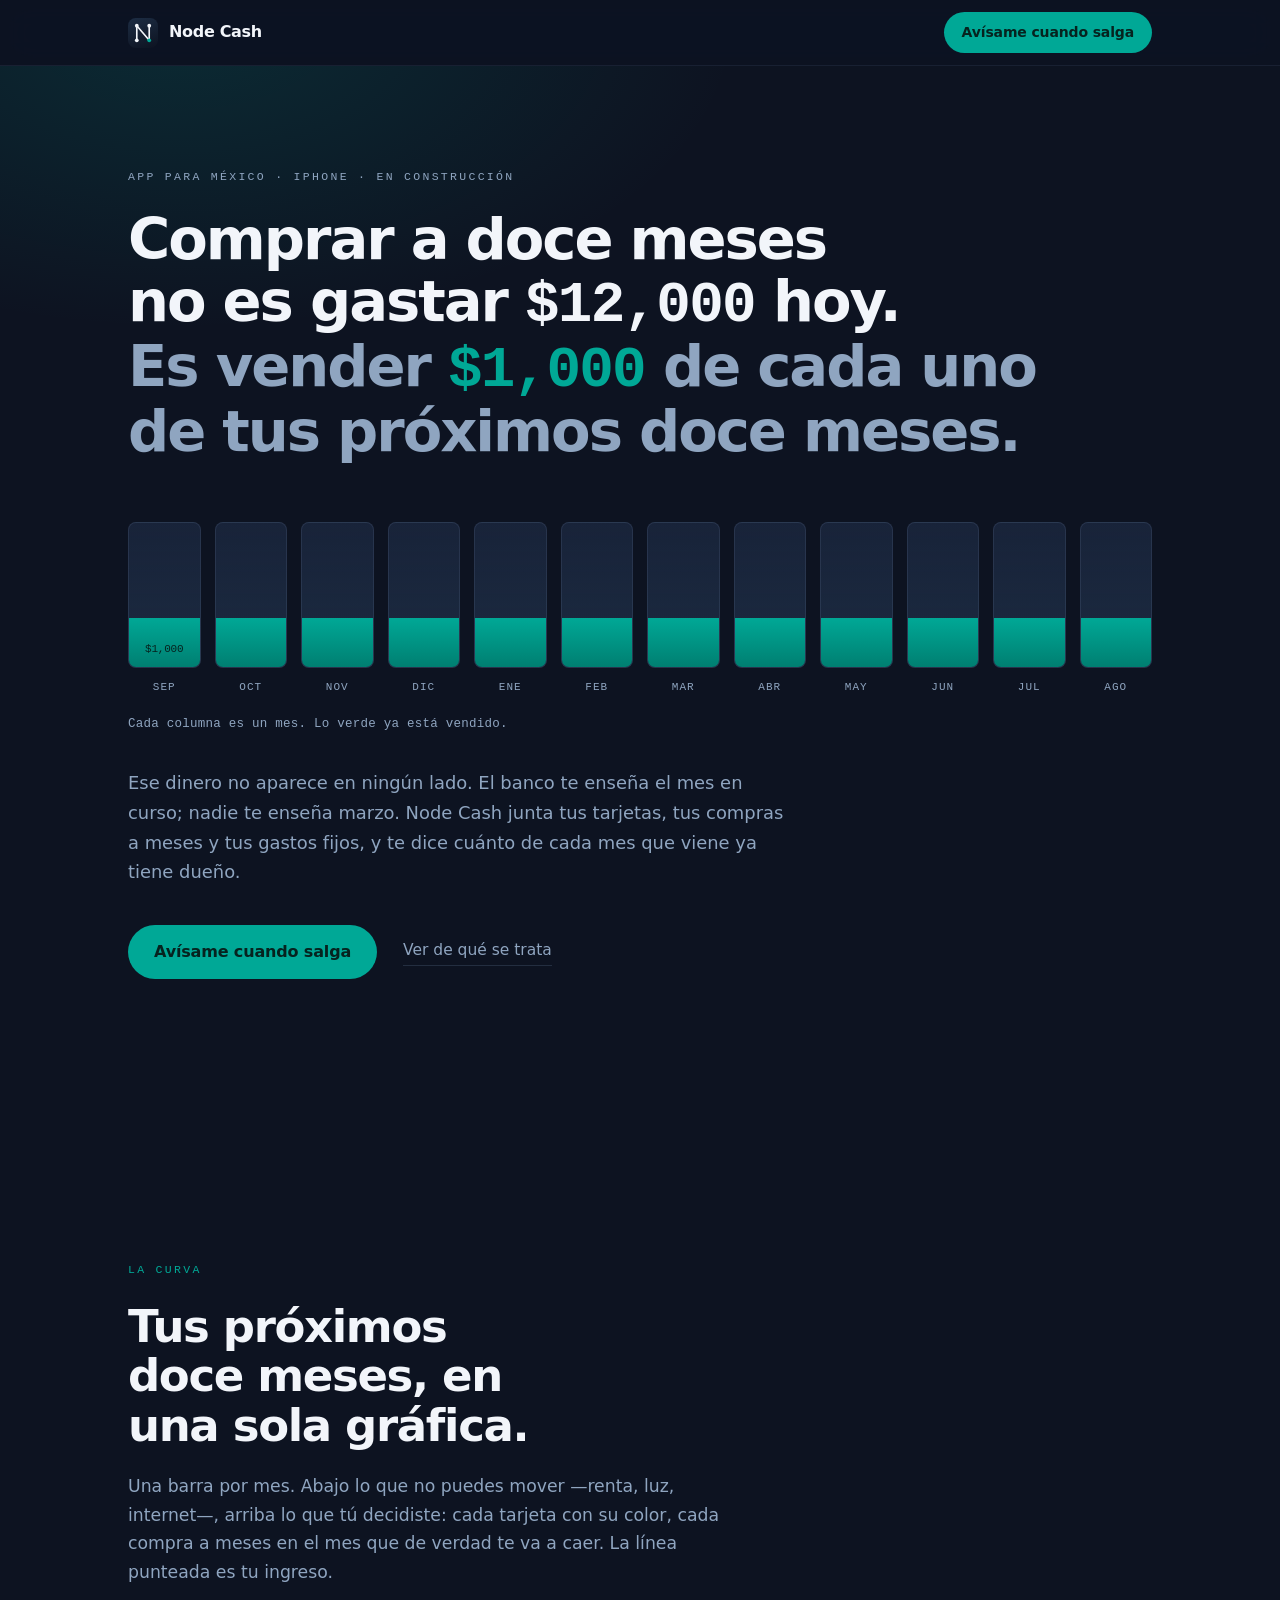
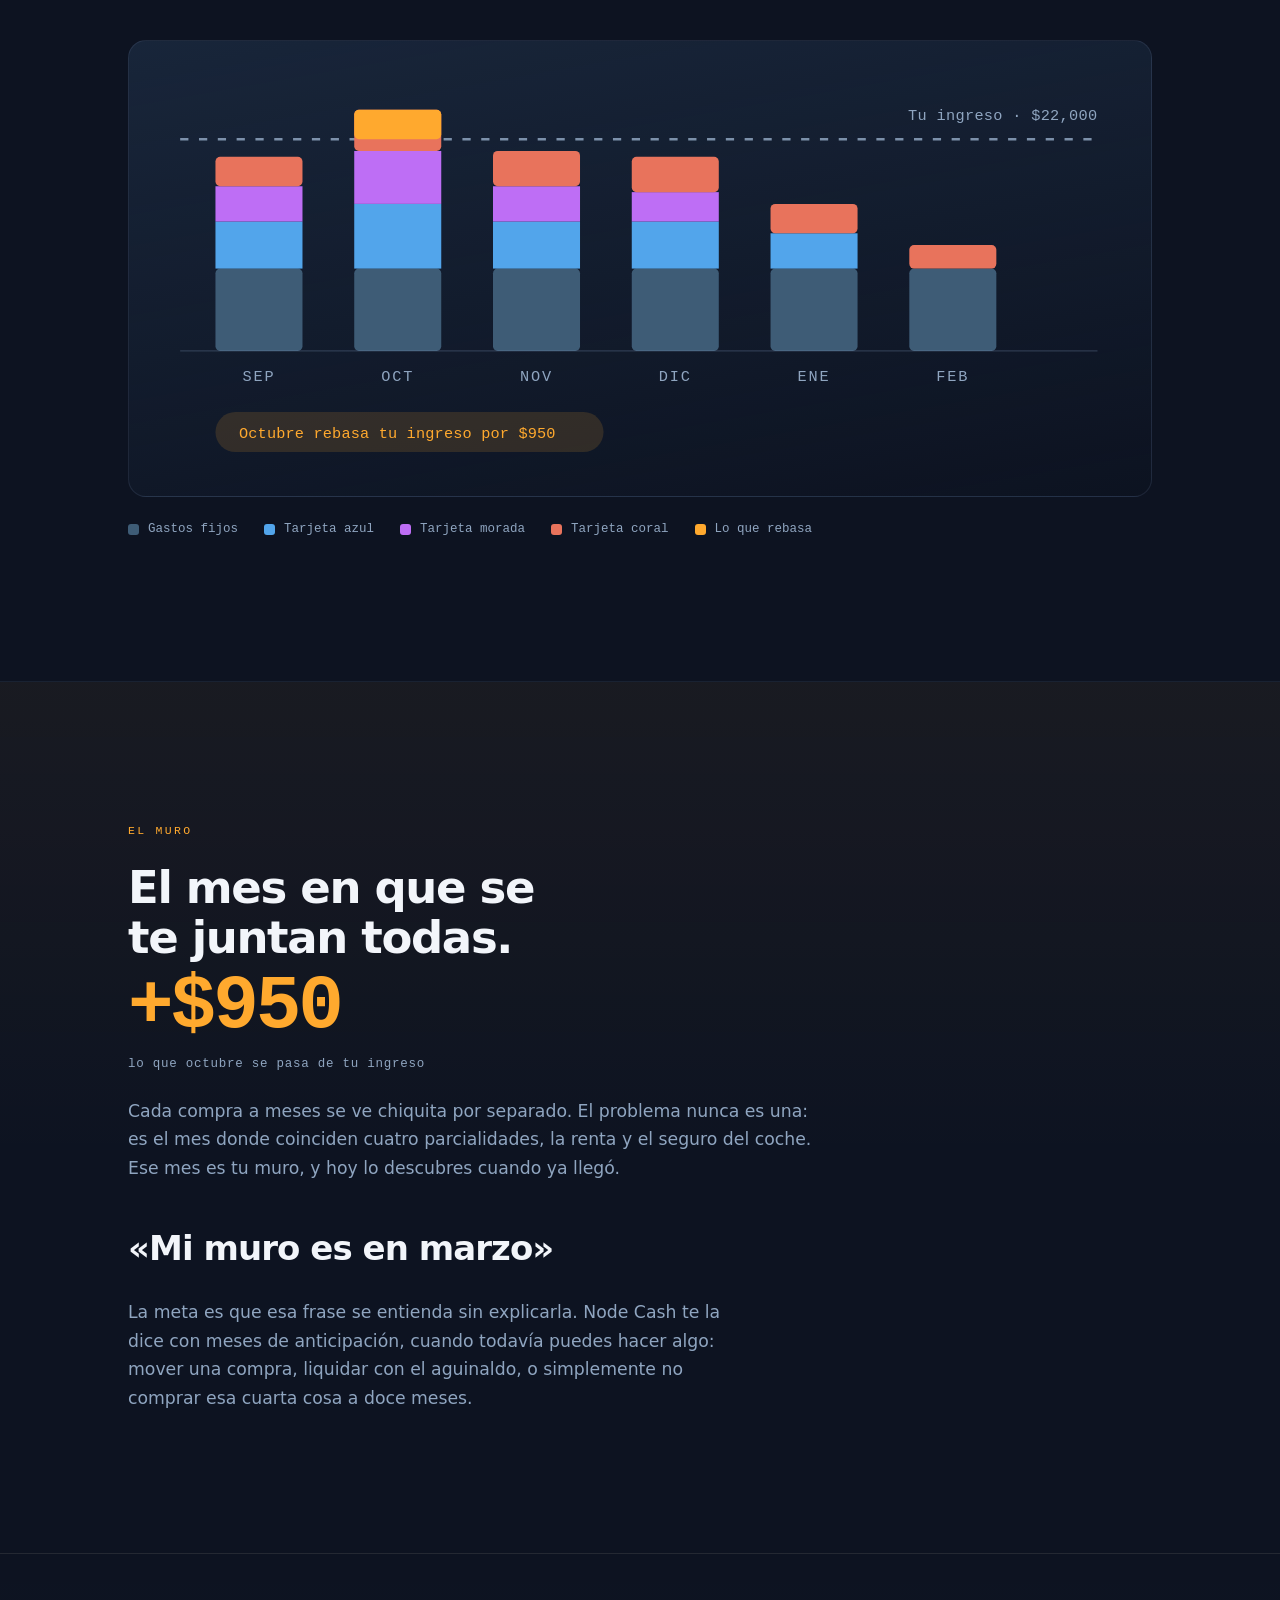
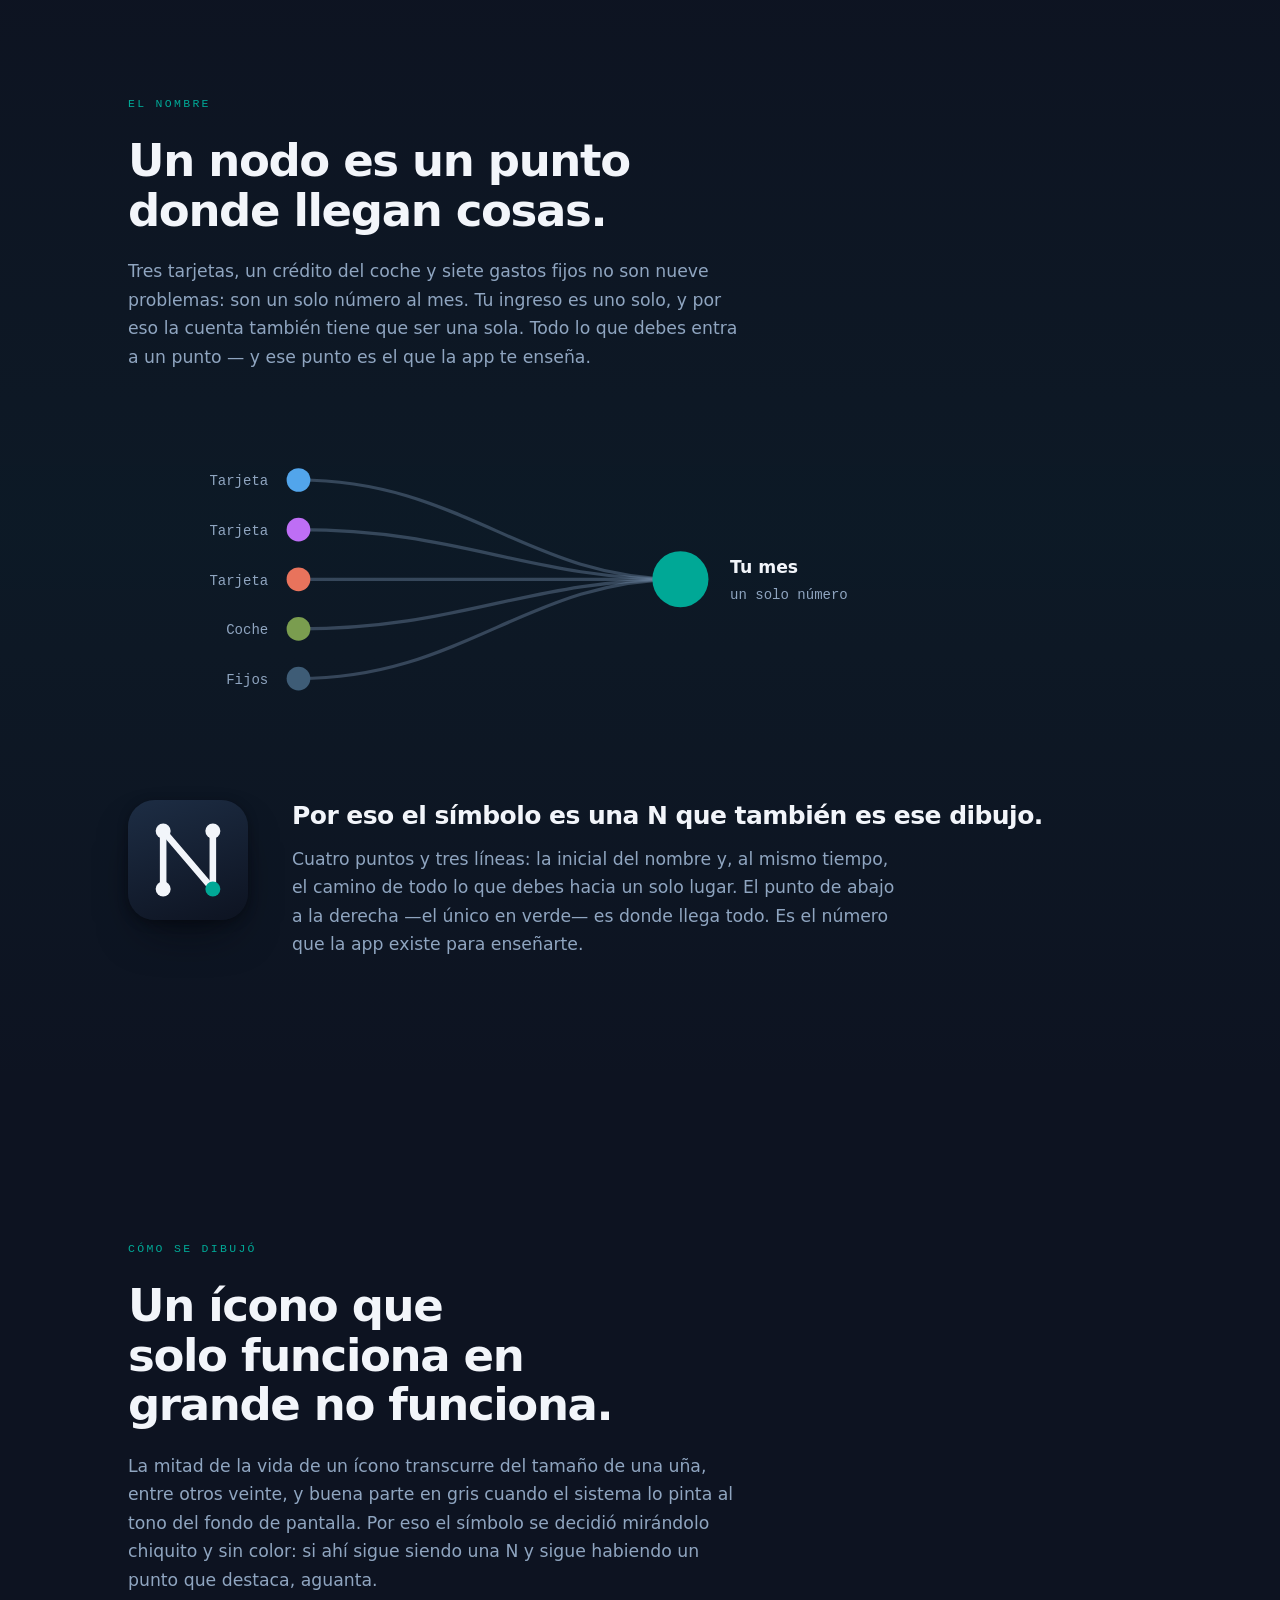
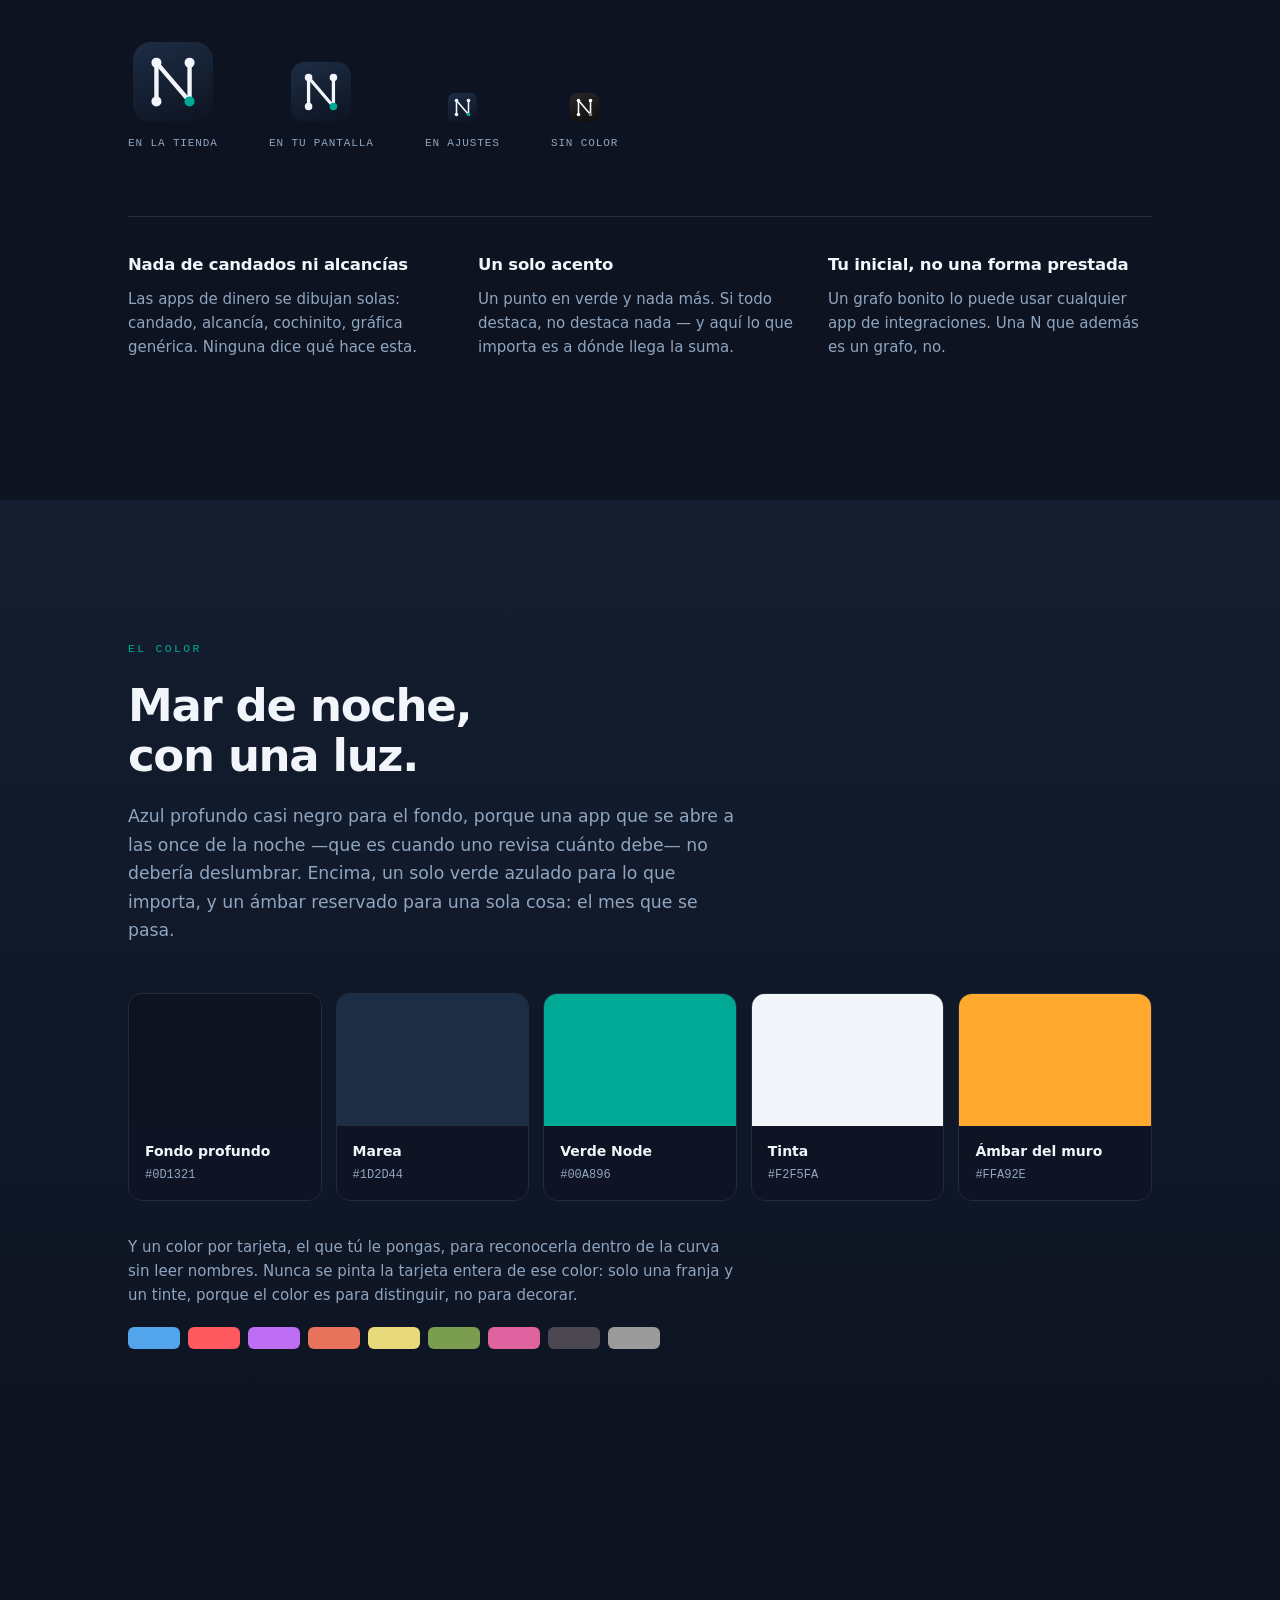
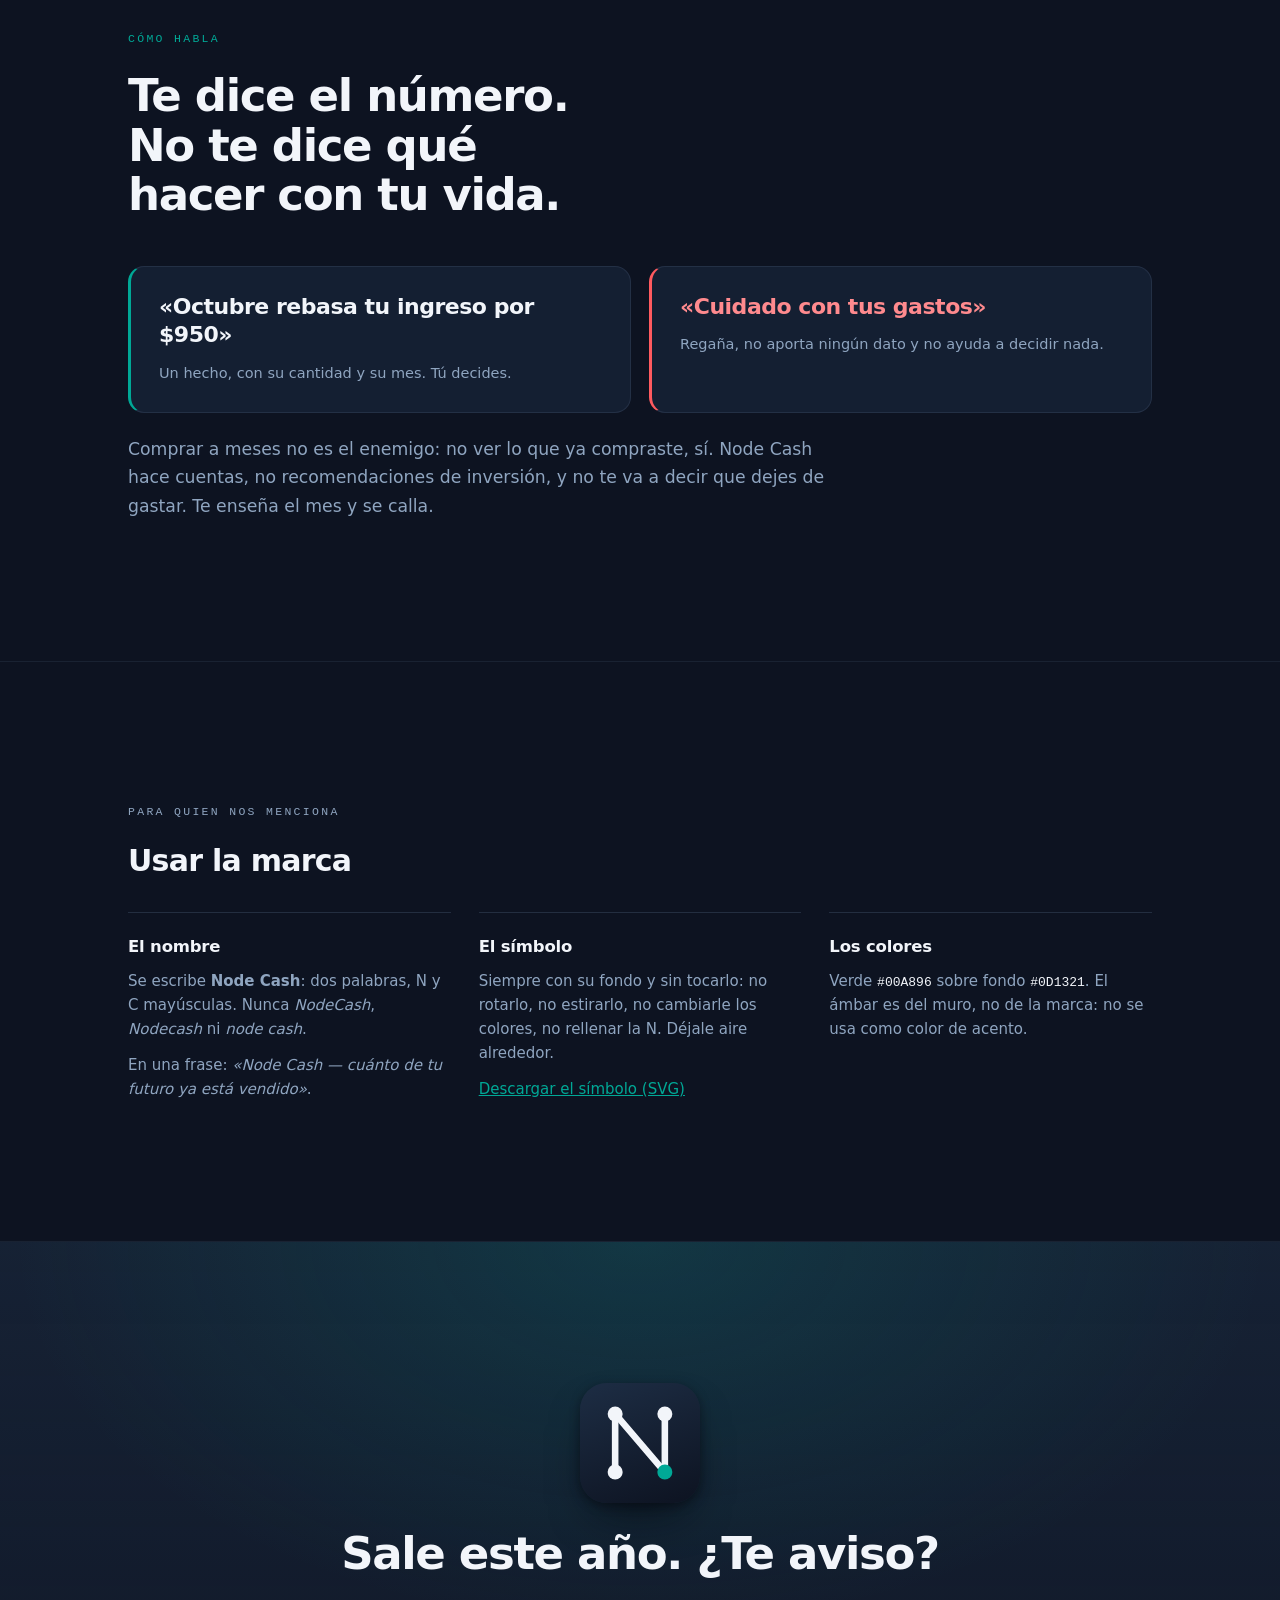
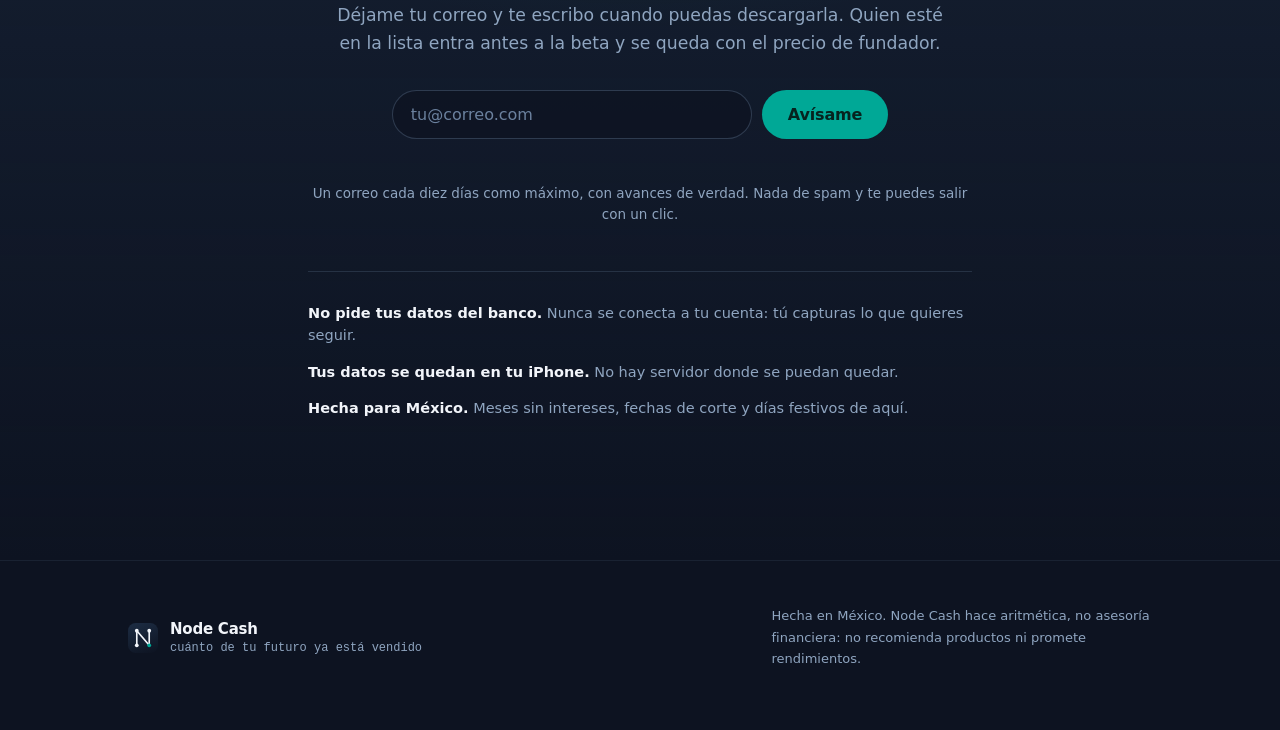
==== commit 2c54ad8c: "Update identidad" ====
--- a/index.html
+++ b/index.html
@@ -3,31 +3,25 @@
 <head>
 <meta charset="utf-8">
 <meta name="viewport" content="width=device-width, initial-scale=1">
-<title>Node Cash · Identidad de marca</title>
-<meta name="description" content="Identidad de marca de Node Cash: el monograma N como grafo convergente, la paleta Deep sea + teal, la tipografía, la voz y las reglas de uso.">
-<meta name="color-scheme" content="dark light">
-<meta name="theme-color" content="#0D1321" media="(prefers-color-scheme: dark)">
-<meta name="theme-color" content="#ECF1F7" media="(prefers-color-scheme: light)">
-
-<meta property="og:title" content="Node Cash · Identidad de marca">
-<meta property="og:description" content="N tarjetas más los fijos entrando a un solo punto. El nombre describe el diferenciador.">
+<title>Node Cash — cuánto de tu futuro ya está vendido</title>
+<meta name="description" content="Comprar a 12 meses sin intereses no es gastar $12,000 hoy: es vender $1,000 de cada uno de los próximos doce meses. Node Cash te enseña cuáles de tus meses ya están vendidos.">
+<meta name="color-scheme" content="dark">
+<meta name="theme-color" content="#0D1321">
+
+<meta property="og:title" content="Node Cash — cuánto de tu futuro ya está vendido">
+<meta property="og:description" content="Tus tarjetas, tus meses sin intereses y tus gastos fijos en una sola curva. Para saber en qué mes se te junta todo, antes de comprar.">
 <meta property="og:type" content="website">
-
-<link rel="icon" href="assets/img/favicon.svg" type="image/svg+xml">
-<link rel="apple-touch-icon" href="assets/img/favicon.svg">
-<link rel="stylesheet" href="assets/css/identidad.css">
-<script src="assets/js/tema.js"></script>
+<meta property="og:locale" content="es_MX">
+<meta name="twitter:card" content="summary_large_image">
+
+<link rel="icon" href="assets/img/marca.svg" type="image/svg+xml">
+<link rel="apple-touch-icon" href="assets/img/marca.svg">
+<link rel="stylesheet" href="assets/css/estilo.css">
 </head>
 <body>
 
-<!-- ═══════════════════════════════════════════════════════════
-     La marca vive una sola vez, como <symbol>, y se reusa en cada
-     tamaño y apariencia. Los colores entran por var() en atributo
-     de presentación: es lo único que hereda de forma confiable
-     dentro de <use>. Cambiar la marca es cambiar esto y nada más.
-     ═══════════════════════════════════════════════════════════ -->
+<!-- El símbolo vive una sola vez y se reusa en cada tamaño. -->
 <svg width="0" height="0" class="defs" aria-hidden="true" focusable="false">
-  <!-- Monograma N · marca completa -->
   <symbol id="marca" viewBox="0 0 1024 1024">
     <path d="M300,264 L 300,760" fill="none" stroke="var(--linea)" stroke-width="56" stroke-linecap="round"/>
     <path d="M300,264 L 724,760" fill="none" stroke="var(--linea)" stroke-width="56" stroke-linecap="round"/>
@@ -37,647 +31,426 @@
     <circle cx="724" cy="264" r="64" fill="var(--linea)"/>
     <circle cx="724" cy="760" r="64" fill="var(--nodo)"/>
   </symbol>
-
-  <!-- Capa 1 · las aristas (los enlaces) -->
-  <symbol id="capa-aristas" viewBox="0 0 1024 1024">
-    <path d="M300,264 L 300,760" fill="none" stroke="var(--linea)" stroke-width="56" stroke-linecap="round"/>
-    <path d="M300,264 L 724,760" fill="none" stroke="var(--linea)" stroke-width="56" stroke-linecap="round"/>
-    <path d="M724,264 L 724,760" fill="none" stroke="var(--linea)" stroke-width="56" stroke-linecap="round"/>
-  </symbol>
-
-  <!-- Capa 2 · los nodos (los vértices) -->
-  <symbol id="capa-nodos" viewBox="0 0 1024 1024">
-    <circle cx="300" cy="264" r="64" fill="var(--linea)"/>
-    <circle cx="300" cy="760" r="64" fill="var(--linea)"/>
-    <circle cx="724" cy="264" r="64" fill="var(--linea)"/>
-    <circle cx="724" cy="760" r="64" fill="var(--nodo)"/>
-  </symbol>
-
-  <!-- Construcción · la marca con su retícula y sus medidas -->
-  <symbol id="marca-construccion" viewBox="0 0 1024 1024">
-    <g stroke="var(--guia)" stroke-width="2" fill="none">
-      <rect x="152" y="152" width="720" height="720" rx="8"/>
-      <line x1="300" y1="120" x2="300" y2="904"/>
-      <line x1="724" y1="120" x2="724" y2="904"/>
-      <line x1="120" y1="264" x2="904" y2="264"/>
-      <line x1="120" y1="760" x2="904" y2="760"/>
-      <line x1="120" y1="512" x2="904" y2="512" stroke-dasharray="10 12"/>
-    </g>
-    <path d="M300,264 L 300,760" fill="none" stroke="var(--linea)" stroke-width="56" stroke-linecap="round"/>
-    <path d="M300,264 L 724,760" fill="none" stroke="var(--linea)" stroke-width="56" stroke-linecap="round"/>
-    <path d="M724,264 L 724,760" fill="none" stroke="var(--linea)" stroke-width="56" stroke-linecap="round"/>
-    <circle cx="300" cy="264" r="64" fill="var(--linea)"/>
-    <circle cx="300" cy="760" r="64" fill="var(--linea)"/>
-    <circle cx="724" cy="264" r="64" fill="var(--linea)"/>
-    <circle cx="724" cy="760" r="64" fill="var(--nodo)"/>
-    <g fill="var(--guia-texto)" font-family="ui-monospace, SFMono-Regular, Menlo, monospace" font-size="30">
-      <text x="512" y="130" text-anchor="middle">1024 × 1024</text>
-      <text x="140" y="230" text-anchor="start">y 264</text>
-      <text x="140" y="812" text-anchor="start">y 760</text>
-      <text x="300" y="940" text-anchor="middle">x 300</text>
-      <text x="724" y="940" text-anchor="middle">x 724</text>
-    </g>
-  </symbol>
 </svg>
 
-<a class="saltar" href="#contenido">Saltar al contenido</a>
-
-<nav class="barra" aria-label="Secciones">
+<a class="saltar" href="#curva">Saltar al contenido</a>
+
+<header class="barra">
   <div class="barra-in">
-    <a class="barra-marca" href="#contenido">
-      <span class="tile tile--nav"><svg viewBox="0 0 1024 1024" aria-hidden="true"><use href="#marca"/></svg></span>
-      <b>Node Cash</b>
-      <span class="barra-sub">identidad</span>
+    <a class="barra-marca" href="#inicio">
+      <span class="ficha ficha--nav"><svg viewBox="0 0 1024 1024" aria-hidden="true"><use href="#marca"/></svg></span>
+      <span>Node&nbsp;Cash</span>
     </a>
-    <div class="barra-links">
-      <a href="#concepto">Concepto</a>
-      <a href="#marca-sec">Marca</a>
-      <a href="#apariencias">Apariencias</a>
-      <a href="#capas">Capas</a>
-      <a href="#paleta">Paleta</a>
-      <a href="#tipografia">Tipografía</a>
-      <a href="#voz">Voz</a>
-      <a href="#uso">Uso</a>
-    </div>
-    <button class="tema" type="button" data-tema-toggle aria-label="Cambiar entre modo claro y oscuro">
-      <span data-tema-texto>Oscuro</span>
-    </button>
+    <a class="boton boton--chico" href="#lista">Avísame cuando salga</a>
   </div>
-</nav>
-
-<div class="wrap" id="contenido">
-
-  <header class="mast">
-    <span class="tag">Node Cash · identidad de marca · agosto 2026</span>
-    <h1>El nombre deja de ser decorativo:<br><em>N nodos que entran a un solo punto.</em></h1>
-    <p class="lede">
-      <code>Docs/06plandesalida.md</code> daba «Node» por vacío — <em>«no comunica nada sobre dinero
-      comprometido»</em> — y recomendaba no cambiarlo, sino construir la marca sobre los conceptos.
-      Esta hoja hace exactamente eso: <b>N tarjetas más los fijos entran a un solo punto</b>, que es
-      la frase con la que <code>Docs/07curva.md</code> justifica el producto entero. Eso es un grafo
-      convergente. El monograma es esa frase dibujada.
+</header>
+
+<main id="inicio">
+
+  <!-- ═══ HERO ═══════════════════════════════════════════════ -->
+  <section class="banda banda--hero">
+    <div class="contenido">
+      <p class="ceja">App para México · iPhone · en construcción</p>
+
+      <h1 class="titular">
+        Comprar a doce meses no es gastar <span class="monto">$12,000</span> hoy.<br>
+        <span class="titular-eco">Es vender <span class="monto">$1,000</span> de cada uno de tus próximos doce meses.</span>
+      </h1>
+
+      <div class="tira" role="img" aria-label="Doce columnas, una por mes, cada una con mil pesos ya comprometidos">
+        <div class="tira-meses">
+          <div class="mes" style="--i:0"><span class="mes-barra"><span class="mes-lleno"></span><span class="mes-monto">$1,000</span></span><span class="mes-nombre">sep</span></div>
+          <div class="mes" style="--i:1"><span class="mes-barra"><span class="mes-lleno"></span></span><span class="mes-nombre">oct</span></div>
+          <div class="mes" style="--i:2"><span class="mes-barra"><span class="mes-lleno"></span></span><span class="mes-nombre">nov</span></div>
+          <div class="mes" style="--i:3"><span class="mes-barra"><span class="mes-lleno"></span></span><span class="mes-nombre">dic</span></div>
+          <div class="mes" style="--i:4"><span class="mes-barra"><span class="mes-lleno"></span></span><span class="mes-nombre">ene</span></div>
+          <div class="mes" style="--i:5"><span class="mes-barra"><span class="mes-lleno"></span></span><span class="mes-nombre">feb</span></div>
+          <div class="mes" style="--i:6"><span class="mes-barra"><span class="mes-lleno"></span></span><span class="mes-nombre">mar</span></div>
+          <div class="mes" style="--i:7"><span class="mes-barra"><span class="mes-lleno"></span></span><span class="mes-nombre">abr</span></div>
+          <div class="mes" style="--i:8"><span class="mes-barra"><span class="mes-lleno"></span></span><span class="mes-nombre">may</span></div>
+          <div class="mes" style="--i:9"><span class="mes-barra"><span class="mes-lleno"></span></span><span class="mes-nombre">jun</span></div>
+          <div class="mes" style="--i:10"><span class="mes-barra"><span class="mes-lleno"></span></span><span class="mes-nombre">jul</span></div>
+          <div class="mes" style="--i:11"><span class="mes-barra"><span class="mes-lleno"></span></span><span class="mes-nombre">ago</span></div>
+        </div>
+        <p class="tira-pie">Cada columna es un mes. Lo verde ya está vendido.</p>
+      </div>
+
+      <p class="entrada">
+        Ese dinero no aparece en ningún lado. El banco te enseña el mes en curso; nadie te enseña
+        marzo. Node Cash junta tus tarjetas, tus compras a meses y tus gastos fijos, y te dice
+        cuánto de cada mes que viene ya tiene dueño.
+      </p>
+
+      <div class="acciones">
+        <a class="boton" href="#lista">Avísame cuando salga</a>
+        <a class="enlace-quieto" href="#curva">Ver de qué se trata</a>
+      </div>
+    </div>
+  </section>
+
+  <!-- ═══ LA CURVA ═══════════════════════════════════════════ -->
+  <section class="banda" id="curva">
+    <div class="contenido">
+      <p class="ceja ceja--acento">La curva</p>
+      <h2 class="titulo">Tus próximos doce meses, en una sola gráfica.</h2>
+      <p class="parrafo">
+        Una barra por mes. Abajo lo que no puedes mover —renta, luz, internet—, arriba lo que tú
+        decidiste: cada tarjeta con su color, cada compra a meses en el mes que de verdad te va a
+        caer. La línea punteada es tu ingreso.
+      </p>
+
+      <figure class="grafica" data-revelar>
+        <svg viewBox="52 62 818 336" role="img" aria-labelledby="t-curva d-curva">
+          <title id="t-curva">Curva de compromisos de seis meses</title>
+          <desc id="d-curva">
+            Seis barras mensuales apiladas por gastos fijos y tres tarjetas. Octubre rebasa la línea
+            de ingreso confiable por $950; el excedente se marca en ámbar.
+          </desc>
+
+          <!-- línea de ingreso -->
+          <line class="g-ingreso" x1="70" y1="120" x2="850" y2="120"/>
+          <text class="g-nota" x="850" y="104" text-anchor="end">Tu ingreso · $22,000</text>
+
+          <!-- barras: fijos abajo, tarjetas arriba -->
+          <g class="g-barras">
+            <!-- sep -->
+            <g style="--i:0">
+              <rect class="g-fijos" x="100" y="230" width="74" height="70" rx="4"/>
+              <rect class="g-c1"    x="100" y="190" width="74" height="40"/>
+              <rect class="g-c2"    x="100" y="160" width="74" height="30"/>
+              <rect class="g-c3"    x="100" y="135" width="74" height="25" rx="4"/>
+            </g>
+            <!-- oct -->
+            <g style="--i:1">
+              <rect class="g-fijos" x="218" y="230" width="74" height="70" rx="4"/>
+              <rect class="g-c1"    x="218" y="175" width="74" height="55"/>
+              <rect class="g-c2"    x="218" y="130" width="74" height="45"/>
+              <rect class="g-c3"    x="218" y="95"  width="74" height="35" rx="4"/>
+              <rect class="g-muro"  x="218" y="95"  width="74" height="25" rx="4"/>
+            </g>
+            <!-- nov -->
+            <g style="--i:2">
+              <rect class="g-fijos" x="336" y="230" width="74" height="70" rx="4"/>
+              <rect class="g-c1"    x="336" y="190" width="74" height="40"/>
+              <rect class="g-c2"    x="336" y="160" width="74" height="30"/>
+              <rect class="g-c3"    x="336" y="130" width="74" height="30" rx="4"/>
+            </g>
+            <!-- dic -->
+            <g style="--i:3">
+              <rect class="g-fijos" x="454" y="230" width="74" height="70" rx="4"/>
+              <rect class="g-c1"    x="454" y="190" width="74" height="40"/>
+              <rect class="g-c2"    x="454" y="165" width="74" height="25"/>
+              <rect class="g-c3"    x="454" y="135" width="74" height="30" rx="4"/>
+            </g>
+            <!-- ene -->
+            <g style="--i:4">
+              <rect class="g-fijos" x="572" y="230" width="74" height="70" rx="4"/>
+              <rect class="g-c1"    x="572" y="200" width="74" height="30"/>
+              <rect class="g-c3"    x="572" y="175" width="74" height="25" rx="4"/>
+            </g>
+            <!-- feb -->
+            <g style="--i:5">
+              <rect class="g-fijos" x="690" y="230" width="74" height="70" rx="4"/>
+              <rect class="g-c3"    x="690" y="210" width="74" height="20" rx="4"/>
+            </g>
+          </g>
+
+          <!-- piso y meses -->
+          <line class="g-piso" x1="70" y1="300" x2="850" y2="300"/>
+          <g class="g-meses">
+            <text x="137" y="326">sep</text>
+            <text x="255" y="326">oct</text>
+            <text x="373" y="326">nov</text>
+            <text x="491" y="326">dic</text>
+            <text x="609" y="326">ene</text>
+            <text x="727" y="326">feb</text>
+          </g>
+
+          <!-- aviso -->
+          <g class="g-aviso" transform="translate(100,352)">
+            <rect x="0" y="0" width="330" height="34" rx="17"/>
+            <text x="20" y="22">Octubre rebasa tu ingreso por $950</text>
+          </g>
+        </svg>
+      </figure>
+
+      <ul class="leyenda">
+        <li><span class="punto punto--fijos"></span>Gastos fijos</li>
+        <li><span class="punto punto--c1"></span>Tarjeta azul</li>
+        <li><span class="punto punto--c2"></span>Tarjeta morada</li>
+        <li><span class="punto punto--c3"></span>Tarjeta coral</li>
+        <li><span class="punto punto--muro"></span>Lo que rebasa</li>
+      </ul>
+    </div>
+  </section>
+
+  <!-- ═══ EL MURO ════════════════════════════════════════════ -->
+  <section class="banda banda--muro">
+    <div class="contenido">
+      <p class="ceja ceja--alerta">El muro</p>
+      <h2 class="titulo titulo--suelto">
+        El mes en que se te juntan todas.<br>
+        <span class="cifra-muro">+$950</span>
+      </h2>
+      <p class="cifra-pie">lo que octubre se pasa de tu ingreso</p>
+      <p class="parrafo parrafo--ancho">
+        Cada compra a meses se ve chiquita por separado. El problema nunca es una: es el mes donde
+        coinciden cuatro parcialidades, la renta y el seguro del coche. Ese mes es tu muro, y hoy
+        lo descubres cuando ya llegó.
+      </p>
+      <p class="frase-comunidad">«Mi muro es en marzo»</p>
+      <p class="parrafo">
+        La meta es que esa frase se entienda sin explicarla. Node Cash te la dice con meses de
+        anticipación, cuando todavía puedes hacer algo: mover una compra, liquidar con el aguinaldo,
+        o simplemente no comprar esa cuarta cosa a doce meses.
+      </p>
+    </div>
+  </section>
+
+  <!-- ═══ EL NOMBRE ══════════════════════════════════════════ -->
+  <section class="banda banda--marca" id="marca">
+    <div class="contenido">
+      <p class="ceja ceja--acento">El nombre</p>
+      <h2 class="titulo">Un nodo es un punto donde llegan cosas.</h2>
+      <p class="parrafo">
+        Tres tarjetas, un crédito del coche y siete gastos fijos no son nueve problemas: son un solo
+        número al mes. Tu ingreso es uno solo, y por eso la cuenta también tiene que ser una sola.
+        Todo lo que debes entra a un punto — y ese punto es el que la app te enseña.
+      </p>
+
+      <figure class="convergencia" data-revelar>
+        <svg viewBox="0 0 760 260" role="img" aria-labelledby="t-conv">
+          <title id="t-conv">Cinco orígenes de gasto convergiendo en un solo punto</title>
+          <g class="c-aristas">
+            <path d="M158,38  C 310,38  370,130 512,130"/>
+            <path d="M158,84  C 310,84  370,130 512,130"/>
+            <path d="M158,130 L 512,130"/>
+            <path d="M158,176 C 310,176 370,130 512,130"/>
+            <path d="M158,222 C 310,222 370,130 512,130"/>
+          </g>
+          <g class="c-textos" text-anchor="end">
+            <text x="130" y="43">Tarjeta</text>
+            <text x="130" y="89">Tarjeta</text>
+            <text x="130" y="135">Tarjeta</text>
+            <text x="130" y="181">Coche</text>
+            <text x="130" y="227">Fijos</text>
+          </g>
+          <circle class="c-nodo c-nodo--azul"   cx="158" cy="38"  r="11"/>
+          <circle class="c-nodo c-nodo--morado" cx="158" cy="84"  r="11"/>
+          <circle class="c-nodo c-nodo--coral"  cx="158" cy="130" r="11"/>
+          <circle class="c-nodo c-nodo--verde"  cx="158" cy="176" r="11"/>
+          <circle class="c-nodo c-nodo--gris"   cx="158" cy="222" r="11"/>
+          <circle class="c-destino" cx="512" cy="130" r="26"/>
+          <g class="c-final" text-anchor="start">
+            <text x="558" y="124">Tu mes</text>
+            <text class="c-final-tenue" x="558" y="148">un solo número</text>
+          </g>
+        </svg>
+      </figure>
+
+      <div class="par">
+        <span class="ficha ficha--grande sombra"><svg viewBox="0 0 1024 1024" aria-hidden="true"><use href="#marca"/></svg></span>
+        <div class="par-txt">
+          <h3 class="subtitulo">Por eso el símbolo es una N que también es ese dibujo.</h3>
+          <p class="parrafo">
+            Cuatro puntos y tres líneas: la inicial del nombre y, al mismo tiempo, el camino de todo
+            lo que debes hacia un solo lugar. El punto de abajo a la derecha —el único en verde— es
+            donde llega todo. Es el número que la app existe para enseñarte.
+          </p>
+        </div>
+      </div>
+    </div>
+  </section>
+
+  <!-- ═══ CÓMO SE DIBUJÓ ═════════════════════════════════════ -->
+  <section class="banda" id="simbolo">
+    <div class="contenido">
+      <p class="ceja ceja--acento">Cómo se dibujó</p>
+      <h2 class="titulo">Un ícono que solo funciona en grande no funciona.</h2>
+      <p class="parrafo">
+        La mitad de la vida de un ícono transcurre del tamaño de una uña, entre otros veinte, y
+        buena parte en gris cuando el sistema lo pinta al tono del fondo de pantalla. Por eso el
+        símbolo se decidió mirándolo chiquito y sin color: si ahí sigue siendo una N y sigue
+        habiendo un punto que destaca, aguanta.
+      </p>
+
+      <div class="tamanos">
+        <figure><span class="ficha ficha--80"><svg viewBox="0 0 1024 1024" aria-hidden="true"><use href="#marca"/></svg></span><figcaption>en la tienda</figcaption></figure>
+        <figure><span class="ficha ficha--60"><svg viewBox="0 0 1024 1024" aria-hidden="true"><use href="#marca"/></svg></span><figcaption>en tu pantalla</figcaption></figure>
+        <figure><span class="ficha ficha--29"><svg viewBox="0 0 1024 1024" aria-hidden="true"><use href="#marca"/></svg></span><figcaption>en ajustes</figcaption></figure>
+        <figure><span class="ficha ficha--29 ficha--gris"><svg viewBox="0 0 1024 1024" aria-hidden="true"><use href="#marca"/></svg></span><figcaption>sin color</figcaption></figure>
+      </div>
+
+      <div class="criterios">
+        <div>
+          <h3 class="subtitulo-chico">Nada de candados ni alcancías</h3>
+          <p class="parrafo-chico">Las apps de dinero se dibujan solas: candado, alcancía, cochinito, gráfica genérica. Ninguna dice qué hace esta.</p>
+        </div>
+        <div>
+          <h3 class="subtitulo-chico">Un solo acento</h3>
+          <p class="parrafo-chico">Un punto en verde y nada más. Si todo destaca, no destaca nada — y aquí lo que importa es a dónde llega la suma.</p>
+        </div>
+        <div>
+          <h3 class="subtitulo-chico">Tu inicial, no una forma prestada</h3>
+          <p class="parrafo-chico">Un grafo bonito lo puede usar cualquier app de integraciones. Una N que además es un grafo, no.</p>
+        </div>
+      </div>
+    </div>
+  </section>
+
+  <!-- ═══ EL COLOR ═══════════════════════════════════════════ -->
+  <section class="banda banda--color" id="color">
+    <div class="contenido">
+      <p class="ceja ceja--acento">El color</p>
+      <h2 class="titulo">Mar de noche, con una luz.</h2>
+      <p class="parrafo">
+        Azul profundo casi negro para el fondo, porque una app que se abre a las once de la noche
+        —que es cuando uno revisa cuánto debe— no debería deslumbrar. Encima, un solo verde azulado
+        para lo que importa, y un ámbar reservado para una sola cosa: el mes que se pasa.
+      </p>
+
+      <div class="paleta">
+        <figure class="tono tono--fondo"><figcaption><b>Fondo profundo</b><span>#0D1321</span></figcaption></figure>
+        <figure class="tono tono--marea"><figcaption><b>Marea</b><span>#1D2D44</span></figcaption></figure>
+        <figure class="tono tono--teal"><figcaption><b>Verde Node</b><span>#00A896</span></figcaption></figure>
+        <figure class="tono tono--tinta"><figcaption><b>Tinta</b><span>#F2F5FA</span></figcaption></figure>
+        <figure class="tono tono--ambar"><figcaption><b>Ámbar del muro</b><span>#FFA92E</span></figcaption></figure>
+      </div>
+
+      <p class="parrafo-chico parrafo--ancho">
+        Y un color por tarjeta, el que tú le pongas, para reconocerla dentro de la curva sin leer
+        nombres. Nunca se pinta la tarjeta entera de ese color: solo una franja y un tinte, porque
+        el color es para distinguir, no para decorar.
+      </p>
+      <div class="tarjetas-tira" aria-hidden="true">
+        <span style="background:#52A5EB"></span>
+        <span style="background:#FF5A5F"></span>
+        <span style="background:#BE6EF5"></span>
+        <span style="background:#E8735C"></span>
+        <span style="background:#E8D97A"></span>
+        <span style="background:#7A9D4F"></span>
+        <span style="background:#E0629E"></span>
+        <span style="background:#4A4750"></span>
+        <span style="background:#9B9B9B"></span>
+      </div>
+    </div>
+  </section>
+
+  <!-- ═══ CÓMO HABLA ═════════════════════════════════════════ -->
+  <section class="banda" id="voz">
+    <div class="contenido">
+      <p class="ceja ceja--acento">Cómo habla</p>
+      <h2 class="titulo">Te dice el número. No te dice qué hacer con tu vida.</h2>
+
+      <div class="voz-par">
+        <blockquote class="dice dice--si">
+          <p class="dice-frase">«Octubre rebasa tu ingreso por $950»</p>
+          <p class="dice-nota">Un hecho, con su cantidad y su mes. Tú decides.</p>
+        </blockquote>
+        <blockquote class="dice dice--no">
+          <p class="dice-frase">«Cuidado con tus gastos»</p>
+          <p class="dice-nota">Regaña, no aporta ningún dato y no ayuda a decidir nada.</p>
+        </blockquote>
+      </div>
+
+      <p class="parrafo parrafo--ancho">
+        Comprar a meses no es el enemigo: no ver lo que ya compraste, sí. Node Cash hace cuentas, no
+        recomendaciones de inversión, y no te va a decir que dejes de gastar. Te enseña el mes y se
+        calla.
+      </p>
+    </div>
+  </section>
+
+  <!-- ═══ USAR LA MARCA ══════════════════════════════════════ -->
+  <section class="banda banda--kit" id="marca-uso">
+    <div class="contenido">
+      <p class="ceja">Para quien nos menciona</p>
+      <h2 class="titulo-chico">Usar la marca</h2>
+
+      <div class="kit">
+        <article>
+          <h3 class="subtitulo-chico">El nombre</h3>
+          <p class="parrafo-chico">
+            Se escribe <b>Node Cash</b>: dos palabras, N y C mayúsculas. Nunca <i>NodeCash</i>,
+            <i>Nodecash</i> ni <i>node cash</i>.
+          </p>
+          <p class="parrafo-chico">
+            En una frase: <i>«Node Cash — cuánto de tu futuro ya está vendido»</i>.
+          </p>
+        </article>
+        <article>
+          <h3 class="subtitulo-chico">El símbolo</h3>
+          <p class="parrafo-chico">
+            Siempre con su fondo y sin tocarlo: no rotarlo, no estirarlo, no cambiarle los colores,
+            no rellenar la N. Déjale aire alrededor.
+          </p>
+          <p class="parrafo-chico"><a class="enlace" href="assets/img/marca.svg" download>Descargar el símbolo (SVG)</a></p>
+        </article>
+        <article>
+          <h3 class="subtitulo-chico">Los colores</h3>
+          <p class="parrafo-chico">
+            Verde <span class="hex">#00A896</span> sobre fondo <span class="hex">#0D1321</span>. El
+            ámbar es del muro, no de la marca: no se usa como color de acento.
+          </p>
+        </article>
+      </div>
+    </div>
+  </section>
+
+  <!-- ═══ LISTA DE ESPERA ════════════════════════════════════ -->
+  <section class="banda banda--lista" id="lista">
+    <div class="contenido contenido--angosto">
+      <span class="ficha ficha--grande sombra"><svg viewBox="0 0 1024 1024" aria-hidden="true"><use href="#marca"/></svg></span>
+      <h2 class="titulo">Sale este año. ¿Te aviso?</h2>
+      <p class="parrafo">
+        Déjame tu correo y te escribo cuando puedas descargarla. Quien esté en la lista entra antes
+        a la beta y se queda con el precio de fundador.
+      </p>
+
+      <!--
+        Formulario estático: GitHub Pages no procesa envíos.
+        Para conectarlo, pon la URL de tu servicio (Formspree, Buttondown, Mailchimp…)
+        en el atributo `action` de abajo y quita el `data-sin-conectar`.
+      -->
+      <form class="formulario" action="" method="post" data-sin-conectar>
+        <label class="visualmente-oculto" for="correo">Tu correo</label>
+        <input class="campo" id="correo" name="email" type="email" required autocomplete="email"
+               inputmode="email" placeholder="tu@correo.com">
+        <button class="boton" type="submit">Avísame</button>
+        <p class="formulario-aviso" data-aviso role="status" aria-live="polite"></p>
+      </form>
+
+      <p class="letra-chica">
+        Un correo cada diez días como máximo, con avances de verdad. Nada de spam y te puedes salir
+        con un clic.
+      </p>
+
+      <ul class="promesas">
+        <li><b>No pide tus datos del banco.</b> Nunca se conecta a tu cuenta: tú capturas lo que quieres seguir.</li>
+        <li><b>Tus datos se quedan en tu iPhone.</b> No hay servidor donde se puedan quedar.</li>
+        <li><b>Hecha para México.</b> Meses sin intereses, fechas de corte y días festivos de aquí.</li>
+      </ul>
+    </div>
+  </section>
+
+</main>
+
+<footer class="pie">
+  <div class="contenido pie-in">
+    <div class="pie-marca">
+      <span class="ficha ficha--nav"><svg viewBox="0 0 1024 1024" aria-hidden="true"><use href="#marca"/></svg></span>
+      <div>
+        <b>Node Cash</b>
+        <span>cuánto de tu futuro ya está vendido</span>
+      </div>
+    </div>
+    <p class="pie-nota">
+      Hecha en México. Node Cash hace aritmética, no asesoría financiera: no recomienda productos
+      ni promete rendimientos.
     </p>
-
-    <div class="hero">
-      <span class="tile tile--hero sombra"><svg viewBox="0 0 1024 1024" aria-hidden="true"><use href="#marca"/></svg></span>
-      <div class="hero-txt">
-        <span class="tag tag--acento">La marca</span>
-        <h2>Monograma N</h2>
-        <p>
-          Hace tres trabajos con una sola forma: <b>es la letra del nombre</b>, <b>es literalmente un
-          grafo</b> —cuatro vértices, tres aristas— y <b>el vértice de llegada va en acento</b>, que es
-          el punto único al que todo converge.
-        </p>
-        <p>
-          Y gana la prueba dura: sigue legible a <span class="num">29 px</span> y sobrevive en escala de
-          grises, que es como iOS lo muestra en modo <em>tinted</em>. Un ícono que solo funciona a color
-          no funciona.
-        </p>
-      </div>
-    </div>
-
-    <div class="meta">
-      <div>Marca <b>Monograma N</b></div>
-      <div>Paleta <b>Deep sea + teal</b></div>
-      <div>Fuente de color <b>Colores.swift</b></div>
-      <div>Lienzo <b class="num">1024 × 1024</b></div>
-      <div>Destino <b>Icon Composer</b></div>
-    </div>
-  </header>
-
-  <!-- ── 01 · concepto ─────────────────────────────────────── -->
-  <section id="concepto">
-    <div class="shead">
-      <span class="tag">01</span>
-      <h2>Una sola curva, no una por tarjeta</h2>
-    </div>
-    <p class="snote">
-      El argumento ya estaba escrito, sin usar la palabra «nodo», en <code>Docs/07curva.md</code> §1.
-      Es la decisión de producto que da origen a todo lo demás.
-    </p>
-
-    <blockquote class="cita">
-      <p class="cita-titulo">«Una sola curva, no una por tarjeta»</p>
-      <ul class="razones">
-        <li>
-          <b>El ingreso es uno solo.</b>
-          No existe «ingreso de BBVA». Una curva por tarjeta no tendría contra qué compararse, y sin
-          línea de referencia deja de decir si aguantas o no.
-        </li>
-        <li>
-          <b>El muro es un fenómeno de la suma.</b>
-          Aparece cuando el total rebasa el ingreso, sin importar de qué tarjeta venga cada pago.
-          Tres curvas separadas pueden verse todas bien mientras juntas te ahogan.
-        </li>
-        <li>
-          <b>La vista consolidada es el diferenciador.</b>
-          La app del banco ya muestra su propia tarjeta. Nadie muestra el conjunto.
-        </li>
-      </ul>
-      <cite>Docs/07curva.md §1</cite>
-    </blockquote>
-
-    <p class="parrafo">
-      <b>Eso es exactamente convergencia de nodos:</b> N tarjetas más los fijos entrando a un solo
-      punto. Leído así, el nombre deja de ser decorativo y pasa a describir el diferenciador del
-      producto — no lo que la app hace, sino lo que ninguna otra hace.
-    </p>
-
-    <figure class="diagrama">
-      <svg viewBox="0 0 760 268" role="img" aria-labelledby="diag-titulo">
-        <title id="diag-titulo">N tarjetas más los gastos fijos convergiendo en un solo punto</title>
-        <g fill="none" stroke="var(--linea-diagrama)" stroke-width="3">
-          <path d="M148,40  C 300,40  360,134 512,134"/>
-          <path d="M148,87  C 300,87  360,134 512,134"/>
-          <path d="M148,134 L 512,134"/>
-          <path d="M148,181 C 300,181 360,134 512,134"/>
-          <path d="M148,228 C 300,228 360,134 512,134"/>
-        </g>
-        <g class="diag-etiquetas" text-anchor="end">
-          <text x="120" y="45">Tarjeta 1</text>
-          <text x="120" y="92">Tarjeta 2</text>
-          <text x="120" y="139">Tarjeta 3</text>
-          <text x="120" y="186">Tarjeta N</text>
-          <text x="120" y="233">Gastos fijos</text>
-        </g>
-        <circle cx="148" cy="40"  r="11" fill="var(--t-azul)"/>
-        <circle cx="148" cy="87"  r="11" fill="var(--t-morado)"/>
-        <circle cx="148" cy="134" r="11" fill="var(--t-coral)"/>
-        <circle cx="148" cy="181" r="11" fill="var(--t-verde)"/>
-        <circle cx="148" cy="228" r="11" fill="var(--neutro)"/>
-        <circle cx="512" cy="134" r="26" fill="var(--acento)"/>
-        <g class="diag-etiquetas diag-destino" text-anchor="start">
-          <text x="556" y="128">Un solo número</text>
-          <text x="556" y="152" class="diag-tenue">tu mes, consolidado</text>
-        </g>
-      </svg>
-      <figcaption>
-        El grafo del producto. La marca es este dibujo comprimido hasta que cabe en una letra.
-      </figcaption>
-    </figure>
-
-    <div class="tres">
-      <article>
-        <span class="tag">Lo que significa la forma</span>
-        <h3>Los nodos de paso</h3>
-        <p>Los tres vértices en color de trazo son lo que entra: cada tarjeta y el bloque de fijos.
-           Son iguales entre sí porque en la curva ninguno manda sobre otro.</p>
-      </article>
-      <article>
-        <span class="tag">Lo que significa la forma</span>
-        <h3>La diagonal</h3>
-        <p>El trazo que baja de arriba-izquierda a abajo-derecha es el paso del tiempo: los meses en
-           los que ese compromiso ya está vendido.</p>
-      </article>
-      <article>
-        <span class="tag">Lo que significa la forma</span>
-        <h3>El nodo de llegada</h3>
-        <p>Va en acento y es el único foco del ícono. Es el punto donde la suma ocurre — el número que
-           la app existe para mostrar.</p>
-      </article>
-    </div>
-  </section>
-
-  <!-- ── 02 · marca ────────────────────────────────────────── -->
-  <section id="marca-sec">
-    <div class="shead">
-      <span class="tag">02</span>
-      <h2>La marca y su construcción</h2>
-    </div>
-    <p class="snote">
-      Toda la geometría vive en un lienzo de <span class="num">1024 × 1024</span>, que es el que pide
-      Icon Composer. Las medidas son absolutas en ese lienzo: escalar la marca es escalar el lienzo
-      completo, nunca mover una coordenada.
-    </p>
-
-    <div class="construccion">
-      <span class="tile tile--construccion sombra"><svg viewBox="0 0 1024 1024" aria-hidden="true"><use href="#marca-construccion"/></svg></span>
-      <div class="tabla">
-        <table>
-          <caption class="visualmente-oculto">Medidas de construcción del monograma</caption>
-          <thead>
-            <tr><th>Elemento</th><th>Medida</th><th>Por qué</th></tr>
-          </thead>
-          <tbody>
-            <tr>
-              <td><b>Lienzo</b></td>
-              <td class="hexcel">1024 × 1024</td>
-              <td>El que consume Icon Composer y el PNG que App Store Connect pide aparte</td>
-            </tr>
-            <tr>
-              <td><b>Área viva</b></td>
-              <td class="hexcel">720 × 720</td>
-              <td>Deja el margen que el recorte de esquinas de iOS se come sin tocar la letra</td>
-            </tr>
-            <tr>
-              <td><b>Grosor de arista</b></td>
-              <td class="hexcel">56</td>
-              <td>Por debajo de ~40 el brillo especular de iOS 26 se come el trazo</td>
-            </tr>
-            <tr>
-              <td><b>Radio de nodo</b></td>
-              <td class="hexcel">64</td>
-              <td>Suficiente para leerse como punto, no como engrosamiento del trazo</td>
-            </tr>
-            <tr>
-              <td><b>Vértices</b></td>
-              <td class="hexcel">300,264 · 300,760<br>724,264 · <b>724,760</b></td>
-              <td>El cuarto —abajo a la derecha— es el de llegada y el único en acento</td>
-            </tr>
-            <tr>
-              <td><b>Terminaciones</b></td>
-              <td class="hexcel">round</td>
-              <td>Redondas en punta y en unión: la letra no debe leerse como flecha ni como tachadura</td>
-            </tr>
-          </tbody>
-        </table>
-      </div>
-    </div>
-  </section>
-
-  <!-- ── 03 · apariencias ──────────────────────────────────── -->
-  <section id="apariencias">
-    <div class="shead">
-      <span class="tag">03</span>
-      <h2>Las cuatro apariencias</h2>
-      <span class="tag tag--suave">iOS 26 · un solo juego de capas</span>
-    </div>
-    <p class="snote">
-      iOS 26 no pide cuatro dibujos: pide <b>un juego de capas y cuatro tratamientos</b>. Lo único que
-      hay que decidir a mano es la versión clara, porque la app se diseñó entera en oscuro
-      (<code>Docs/08rutaalanzamiento.md</code>) — abajo va resuelta con los valores de modo claro de
-      <code>Colores.swift</code>: <code>0x121B2B</code> para el trazo y <code>0x007F71</code> para el
-      nodo de acento.
-    </p>
-    <div class="apar">
-      <figure>
-        <span class="tile tile--96 sombra"><svg viewBox="0 0 1024 1024" aria-hidden="true"><use href="#marca"/></svg></span>
-        <figcaption>Default</figcaption>
-      </figure>
-      <figure>
-        <span class="tile tile--96 tile--claro sombra"><svg viewBox="0 0 1024 1024" aria-hidden="true"><use href="#marca"/></svg></span>
-        <figcaption>Claro</figcaption>
-      </figure>
-      <figure>
-        <span class="tile tile--96 tile--tinted sombra"><svg viewBox="0 0 1024 1024" aria-hidden="true"><use href="#marca"/></svg></span>
-        <figcaption>Tinted</figcaption>
-      </figure>
-      <figure>
-        <span class="sobrefondo"><span class="tile tile--96 tile--cristal"><svg viewBox="0 0 1024 1024" aria-hidden="true"><use href="#marca"/></svg></span></span>
-        <figcaption>Cristal</figcaption>
-      </figure>
-    </div>
-
-    <h3 class="sub">La prueba a tamaño real</h3>
-    <p class="snote">
-      <span class="num">60 pt</span> es el tamaño del ícono en la pantalla de inicio del iPhone, entre
-      íconos vecinos. <b>Aquí es donde se decide.</b> Un ícono se elige mirándolo a este tamaño, no al
-      de la presentación.
-    </p>
-    <div class="prueba">
-      <div class="pantalla pantalla--osc">
-        <span class="tag">Fondo oscuro</span>
-        <div class="fila">
-          <div class="app"><span class="app--otra" style="background:linear-gradient(160deg,#34C759,#248A3D)">◷</span><span>Salud</span></div>
-          <div class="app"><span class="tile"><svg viewBox="0 0 1024 1024" aria-hidden="true"><use href="#marca"/></svg></span><span>Node Cash</span></div>
-          <div class="app"><span class="app--otra" style="background:linear-gradient(160deg,#5E5CE6,#3634A3)">♫</span><span>Música</span></div>
-          <div class="app"><span class="app--otra" style="background:linear-gradient(160deg,#FF9F0A,#C77700)">◐</span><span>Fotos</span></div>
-        </div>
-      </div>
-      <div class="pantalla pantalla--cla">
-        <span class="tag">Modo tinted (escala de grises)</span>
-        <div class="fila">
-          <div class="app"><span class="app--otra" style="background:linear-gradient(160deg,#8E8E93,#5A5A5F)">◷</span><span>Salud</span></div>
-          <div class="app"><span class="tile tile--tinted"><svg viewBox="0 0 1024 1024" aria-hidden="true"><use href="#marca"/></svg></span><span>Node Cash</span></div>
-          <div class="app"><span class="app--otra" style="background:linear-gradient(160deg,#8E8E93,#5A5A5F)">♫</span><span>Música</span></div>
-          <div class="app"><span class="app--otra" style="background:linear-gradient(160deg,#8E8E93,#5A5A5F)">◐</span><span>Fotos</span></div>
-        </div>
-      </div>
-    </div>
-
-    <div class="escala">
-      <figure><span class="tile tile--60"><svg viewBox="0 0 1024 1024" aria-hidden="true"><use href="#marca"/></svg></span><figcaption>60 pt</figcaption></figure>
-      <figure><span class="tile tile--40"><svg viewBox="0 0 1024 1024" aria-hidden="true"><use href="#marca"/></svg></span><figcaption>40 pt</figcaption></figure>
-      <figure><span class="tile tile--29"><svg viewBox="0 0 1024 1024" aria-hidden="true"><use href="#marca"/></svg></span><figcaption>29 pt</figcaption></figure>
-      <figure><span class="tile tile--29 tile--tinted"><svg viewBox="0 0 1024 1024" aria-hidden="true"><use href="#marca"/></svg></span><figcaption>29 pt · gris</figcaption></figure>
-    </div>
-  </section>
-
-  <!-- ── 04 · capas ────────────────────────────────────────── -->
-  <section id="capas">
-    <div class="shead">
-      <span class="tag">04</span>
-      <h2>Anatomía de capas</h2>
-      <span class="tag tag--suave">lo que Icon Composer recibe</span>
-    </div>
-    <p class="snote">
-      Tres capas, no un dibujo. Icon Composer aplica el brillo especular, la sombra y la translucidez
-      <b>por capa</b>, así que una marca aplanada pierde todo el tratamiento de Liquid Glass.
-    </p>
-
-    <div class="capas-fila">
-      <figure>
-        <span class="tile tile--104"><svg viewBox="0 0 1024 1024" aria-hidden="true"></svg></span>
-        <figcaption>0 · fondo<br>degradado</figcaption>
-      </figure>
-      <span class="mas" aria-hidden="true">+</span>
-      <figure>
-        <span class="tile tile--104 capa-sola"><svg viewBox="0 0 1024 1024" aria-hidden="true"><use href="#capa-aristas"/></svg></span>
-        <figcaption>1 · aristas<br>los enlaces</figcaption>
-      </figure>
-      <span class="mas" aria-hidden="true">+</span>
-      <figure>
-        <span class="tile tile--104 capa-sola"><svg viewBox="0 0 1024 1024" aria-hidden="true"><use href="#capa-nodos"/></svg></span>
-        <figcaption>2 · nodos<br>los puntos</figcaption>
-      </figure>
-      <span class="mas" aria-hidden="true">=</span>
-      <figure>
-        <span class="tile tile--104 sombra"><svg viewBox="0 0 1024 1024" aria-hidden="true"><use href="#marca"/></svg></span>
-        <figcaption>la marca</figcaption>
-      </figure>
-    </div>
-
-    <div class="tabla">
-      <table>
-        <thead>
-          <tr><th>Capa</th><th>Contenido</th><th>Oscuro</th><th>Claro</th><th>Token</th></tr>
-        </thead>
-        <tbody>
-          <tr>
-            <td><b>0 · fondo</b></td>
-            <td>Degradado del lienzo completo. No recibe tratamiento de vidrio: es el suelo</td>
-            <td class="hexcel"><span class="chip" style="background:#1D2D44"></span>#1D2D44<br><span class="chip" style="background:#0D1321"></span>#0D1321</td>
-            <td class="hexcel"><span class="chip" style="background:#FFFFFF"></span>#FFFFFF<br><span class="chip" style="background:#ECF1F7"></span>#ECF1F7</td>
-            <td class="hexcel">superficie<br>fondo</td>
-          </tr>
-          <tr>
-            <td><b>1 · aristas</b></td>
-            <td>Los tres enlaces de la N. Grosor <span class="num">56</span> a escala 1024</td>
-            <td class="hexcel"><span class="chip" style="background:#F2F5FA"></span>#F2F5FA</td>
-            <td class="hexcel"><span class="chip" style="background:#121B2B"></span>#121B2B</td>
-            <td class="hexcel">texto</td>
-          </tr>
-          <tr>
-            <td><b>2 · nodos</b></td>
-            <td>Los cuatro vértices. Solo el de llegada va en acento: es el único foco</td>
-            <td class="hexcel"><span class="chip" style="background:#F2F5FA"></span>#F2F5FA<br><span class="chip" style="background:#00A896"></span>#00A896</td>
-            <td class="hexcel"><span class="chip" style="background:#121B2B"></span>#121B2B<br><span class="chip" style="background:#007F71"></span>#007F71</td>
-            <td class="hexcel">texto<br>acento</td>
-          </tr>
-        </tbody>
-      </table>
-    </div>
-  </section>
-
-  <!-- ── 05 · paleta ───────────────────────────────────────── -->
-  <section id="paleta">
-    <div class="shead">
-      <span class="tag">05</span>
-      <h2>Paleta · Deep sea + teal</h2>
-      <span class="tag tag--suave">fuente única: Colores.swift</span>
-    </div>
-    <p class="snote">
-      Ninguna vista usa un color literal: todo pasa por <code>Token</code>, <b>nombrado por rol, nunca
-      por color</b>. Claro y oscuro se resuelven solos vía <code>UITraitCollection</code>. Esta página
-      es la misma paleta puesta en HTML — si un valor cambia en <code>Colores.swift</code>, cambia aquí.
-    </p>
-
-    <h3 class="sub">Base, texto y acento</h3>
-    <div class="tabla">
-      <table>
-        <thead>
-          <tr><th>Token</th><th>Papel</th><th>Claro</th><th>Oscuro</th></tr>
-        </thead>
-        <tbody>
-          <tr><td><code>fondo</code></td><td>El suelo de cada pantalla</td><td class="hexcel"><span class="chip" style="background:#ECF1F7"></span>#ECF1F7</td><td class="hexcel"><span class="chip" style="background:#0D1321"></span>#0D1321</td></tr>
-          <tr><td><code>superficie</code></td><td>Tarjetas y bloques sobre el fondo</td><td class="hexcel"><span class="chip" style="background:#F8FAFD"></span>#F8FAFD</td><td class="hexcel"><span class="chip" style="background:#1D2D44"></span>#1D2D44</td></tr>
-          <tr><td><code>superficieElevada</code></td><td>Hojas, menús, lo que flota</td><td class="hexcel"><span class="chip" style="background:#FFFFFF"></span>#FFFFFF</td><td class="hexcel"><span class="chip" style="background:#243452"></span>#243452</td></tr>
-          <tr><td><code>texto</code></td><td>Todo lo que se lee de primera</td><td class="hexcel"><span class="chip" style="background:#121B2B"></span>#121B2B</td><td class="hexcel"><span class="chip" style="background:#F2F5FA"></span>#F2F5FA</td></tr>
-          <tr><td><code>textoSecundario</code></td><td>Apoyo, unidades, notas al pie</td><td class="hexcel"><span class="chip" style="background:#51677E"></span>#51677E</td><td class="hexcel"><span class="chip" style="background:#8FA5C0"></span>#8FA5C0</td></tr>
-          <tr><td><code>separador</code></td><td>Línea divisoria discreta. <b>25 % en claro, 55 % en oscuro</b>: el mismo alfa sobre blanco se ve como línea dura</td><td class="hexcel"><span class="chip" style="background:rgba(62,92,118,.25)"></span>#3E5C76 · 25 %</td><td class="hexcel"><span class="chip" style="background:rgba(62,92,118,.55)"></span>#3E5C76 · 55 %</td></tr>
-          <tr class="fila--destacada"><td><code>acento</code></td><td>El teal de la marca. Un solo acento en pantalla</td><td class="hexcel"><span class="chip" style="background:#007F71"></span>#007F71</td><td class="hexcel"><span class="chip" style="background:#00A896"></span>#00A896</td></tr>
-          <tr><td><code>sobreAcento</code></td><td>Va <b>siempre</b> encima de <code>acento</code> — nunca blanco fijo, que no pasa contraste sobre el teal claro</td><td class="hexcel"><span class="chip" style="background:#FFFFFF"></span>#FFFFFF</td><td class="hexcel"><span class="chip" style="background:#0D1321"></span>#0D1321</td></tr>
-          <tr><td><code>acentoSuave</code></td><td>Relleno de píldoras y estados seleccionados</td><td class="hexcel"><span class="chip" style="background:rgba(0,127,113,.12)"></span>#007F71 · 12 %</td><td class="hexcel"><span class="chip" style="background:rgba(0,168,150,.20)"></span>#00A896 · 20 %</td></tr>
-        </tbody>
-      </table>
-    </div>
-
-    <h3 class="sub">Estados</h3>
-    <p class="snote">
-      <code>alerta</code> está <b>reservado</b>: ningún color de tarjeta puede parecérsele. Es lo que
-      causaba que la franja de una tarjeta y una píldora de alerta se confundieran.
-    </p>
-    <div class="tabla">
-      <table>
-        <thead><tr><th>Token</th><th>Papel</th><th>Claro</th><th>Oscuro</th></tr></thead>
-        <tbody>
-          <tr><td><code>alerta</code></td><td>El muro, los meses que rebasan</td><td class="hexcel"><span class="chip" style="background:#8B4B08"></span>#8B4B08</td><td class="hexcel"><span class="chip" style="background:#FFA92E"></span>#FFA92E</td></tr>
-          <tr><td><code>peligro</code></td><td>Destructivo y errores</td><td class="hexcel"><span class="chip" style="background:#C5313A"></span>#C5313A</td><td class="hexcel"><span class="chip" style="background:#FF5A5F"></span>#FF5A5F</td></tr>
-          <tr><td><code>exito</code></td><td>Liberaciones, pagos completados</td><td class="hexcel"><span class="chip" style="background:#1B8152"></span>#1B8152</td><td class="hexcel"><span class="chip" style="background:#3DDC84"></span>#3DDC84</td></tr>
-        </tbody>
-      </table>
-    </div>
-
-    <h3 class="sub">Decorativos · la curva</h3>
-    <div class="tabla">
-      <table>
-        <thead><tr><th>Token</th><th>Papel</th><th>Claro</th><th>Oscuro</th></tr></thead>
-        <tbody>
-          <tr><td><code>neutro</code></td><td>Series sin identidad propia</td><td class="hexcel"><span class="chip" style="background:#5C7A99"></span>#5C7A99</td><td class="hexcel"><span class="chip" style="background:#3E5C76"></span>#3E5C76</td></tr>
-          <tr><td><code>fijos</code></td><td>La base de la curva: lo inamovible</td><td class="hexcel"><span class="chip" style="background:rgba(62,92,118,.65)"></span>#3E5C76 · 65 %</td><td class="hexcel"><span class="chip" style="background:rgba(62,92,118,.85)"></span>#3E5C76 · 85 %</td></tr>
-          <tr><td><code>finDefinido</code></td><td>Pagos con fin definido fuera de tarjeta</td><td class="hexcel"><span class="chip" style="background:rgba(116,140,171,.55)"></span>#748CAB · 55 %</td><td class="hexcel"><span class="chip" style="background:rgba(116,140,171,.80)"></span>#748CAB · 80 %</td></tr>
-          <tr><td><code>pistaBarra</code></td><td>Canal vacío de una barra de progreso</td><td class="hexcel"><span class="chip" style="background:rgba(62,92,118,.18)"></span>#3E5C76 · 18 %</td><td class="hexcel"><span class="chip" style="background:rgba(62,92,118,.42)"></span>#3E5C76 · 42 %</td></tr>
-          <tr><td><code>rejilla</code></td><td>Líneas guía de la gráfica</td><td class="hexcel"><span class="chip" style="background:rgba(81,103,126,.16)"></span>#51677E · 16 %</td><td class="hexcel"><span class="chip" style="background:rgba(116,140,171,.20)"></span>#748CAB · 20 %</td></tr>
-        </tbody>
-      </table>
-    </div>
-
-    <h3 class="sub">Colores de tarjeta</h3>
-    <p class="snote">
-      El tinte de una tarjeta es su color al <b>22 %</b> sobre <code>superficie</code>, más una franja
-      lateral sólida de <span class="num">5 pt</span> — <b>nunca color sólido de fondo completo</b>.
-      Es la atribución por color dentro de la misma gráfica de la que habla <code>07curva.md</code>.
-      En cada muestra, la mitad izquierda es el valor de <b>modo claro</b> y la derecha el de
-      <b>modo oscuro</b>.
-    </p>
-    <div class="muestras">
-      <figure><span class="muestra" style="--m-claro:#1C6FC9; --m-oscuro:#52A5EB"></span><figcaption><b>azul</b><span class="num">#1C6FC9 · #52A5EB</span></figcaption></figure>
-      <figure><span class="muestra" style="--m-claro:#C5313A; --m-oscuro:#FF5A5F"></span><figcaption><b>rojo</b><span class="num">#C5313A · #FF5A5F</span></figcaption></figure>
-      <figure><span class="muestra" style="--m-claro:#8E3FD1; --m-oscuro:#BE6EF5"></span><figcaption><b>morado</b><span class="num">#8E3FD1 · #BE6EF5</span></figcaption></figure>
-      <figure><span class="muestra" style="--m-claro:#C1502F; --m-oscuro:#E8735C"></span><figcaption><b>coral</b><span class="num">#C1502F · #E8735C</span></figcaption></figure>
-      <figure><span class="muestra" style="--m-claro:#8A7415; --m-oscuro:#E8D97A"></span><figcaption><b>amarillo</b><span class="num">#8A7415 · #E8D97A</span></figcaption></figure>
-      <figure><span class="muestra" style="--m-claro:#4C7A2E; --m-oscuro:#7A9D4F"></span><figcaption><b>verde</b><span class="num">#4C7A2E · #7A9D4F</span></figcaption></figure>
-      <figure><span class="muestra" style="--m-claro:#AD3E76; --m-oscuro:#E0629E"></span><figcaption><b>rosa</b><span class="num">#AD3E76 · #E0629E</span></figcaption></figure>
-      <figure><span class="muestra" style="--m-claro:#3C3942; --m-oscuro:#4A4750"></span><figcaption><b>negro</b><span class="num">#3C3942 · #4A4750</span></figcaption></figure>
-      <figure><span class="muestra" style="--m-claro:#6B6F76; --m-oscuro:#9B9B9B"></span><figcaption><b>gris</b><span class="num">#6B6F76 · #9B9B9B</span></figcaption></figure>
-    </div>
-    <p class="nota">
-      Dos anotaciones que vienen del propio <code>Colores.swift</code> y no se pueden perder de vista:
-      <b>rojo de tarjeta comparte hex con <code>peligro</code></b> —una tarjeta roja puede leerse como
-      «peligro»— y <b>coral reemplazó al antiguo naranja</b>, porque un naranja real es indistinguible
-      de <code>alerta</code>.
-    </p>
-  </section>
-
-  <!-- ── 06 · tipografía ───────────────────────────────────── -->
-  <section id="tipografia">
-    <div class="shead">
-      <span class="tag">06</span>
-      <h2>Tipografía y números</h2>
-    </div>
-    <p class="snote">
-      Tipografía del sistema a propósito: San Francisco en la app, la del sistema en web. El ícono y los
-      textos van a vivir junto a etiquetas en SF, y probar la marca en otra fuente sería probarla en
-      condiciones falsas.
-    </p>
-    <div class="dos">
-      <article class="ficha-txt">
-        <h3>Jerarquía</h3>
-        <ul class="lista">
-          <li><b>Títulos</b> — SF, peso semibold, <em>tracking</em> negativo. Nunca en mayúsculas completas.</li>
-          <li><b>Cuerpo</b> — SF regular. Frases cortas y en español; ningún término en inglés mezclado.</li>
-          <li><b>Etiquetas</b> — monoespaciada, versalitas, <em>tracking</em> abierto. Es la voz de los metadatos: fechas, folios, «parcialidad 4 de 12».</li>
-        </ul>
-      </article>
-      <article class="ficha-txt">
-        <h3>Números</h3>
-        <ul class="lista">
-          <li><b>Cifras tabulares siempre.</b> Una columna de montos que baila al actualizarse destruye la sensación de exactitud.</li>
-          <li><b>Formato es_MX, moneda MXN</b> (<code>Dinero+Formato.swift</code>). Las fechas, también en es_MX.</li>
-          <li><b>El dinero es <code>Int</code> en centavos.</b> Nunca <code>Double</code>. Es invariante del motor, no una preferencia de estilo.</li>
-          <li><b>Ante la duda, se redondea en contra del usuario.</b> Sorprender con deuda que no se veía, desinstala.</li>
-        </ul>
-      </article>
-    </div>
-    <div class="muestra-num">
-      <div><span class="tag">Monto</span><b class="num grande">$19,950.00</b></div>
-      <div><span class="tag">Parcialidad</span><b class="num grande">4 de 12</b></div>
-      <div><span class="tag">Corte</span><b class="num grande">17 ago 2026</b></div>
-      <div><span class="tag">Muro</span><b class="num grande alerta">+$950.00</b></div>
-    </div>
-  </section>
-
-  <!-- ── 07 · voz ──────────────────────────────────────────── -->
-  <section id="voz">
-    <div class="shead">
-      <span class="tag">07</span>
-      <h2>Voz y vocabulario</h2>
-    </div>
-    <p class="snote">
-      El tono del producto y el del contenido tienen que ser el mismo: si el video regaña y la app no,
-      la marca se parte en dos.
-    </p>
-
-    <div class="lockup">
-      <span class="tile tile--lockup"><svg viewBox="0 0 1024 1024" aria-hidden="true"><use href="#marca"/></svg></span>
-      <div class="lockup-txt">
-        <h3>Node Cash</h3>
-        <p>cuánto de tu futuro ya está vendido</p>
-      </div>
-    </div>
-    <p class="nota">
-      El <em>lockup</em> es marca + nombre + tagline, en ese orden. El tagline permanente viene de
-      <code>Docs/06plandesalida.md</code> y no se toca: es el que hace en español todo el trabajo que
-      el nombre en inglés no hace.
-    </p>
-
-    <h3 class="sub">Las dos palabras propietarias</h3>
-    <div class="dos">
-      <article class="ficha-txt">
-        <span class="tag tag--acento">Activo de marca 1</span>
-        <h3>La curva</h3>
-        <p>La gráfica que en dos segundos muestra algo que el espectador nunca ha visto de su propio
-           dinero. Es el activo visual del producto y la pantalla que se comparte.</p>
-      </article>
-      <article class="ficha-txt">
-        <span class="tag tag--acento">Activo de marca 2</span>
-        <h3>El muro</h3>
-        <p>El mes donde varios MSI coinciden y se satura la capacidad de pago. La meta de marca a 90
-           días es que alguien escriba <b>«mi muro es en marzo»</b> sin explicar qué significa.</p>
-      </article>
-    </div>
-
-    <div class="tres">
-      <article class="veredicto veredicto--si">
-        <span class="tag">Se dice así</span>
-        <p class="frase">«Octubre rebasa tu ingreso por $950»</p>
-        <p>Un hecho con su número. El usuario decide qué hacer con él.</p>
-      </article>
-      <article class="veredicto veredicto--no">
-        <span class="tag">Nunca así</span>
-        <p class="frase">«Cuidado con tus gastos»</p>
-        <p>Moraliza y no aporta ningún dato. La app informa, nunca regaña ni bloquea.</p>
-      </article>
-      <article class="veredicto">
-        <span class="tag">La frase de campaña</span>
-        <p class="frase">«El Buen Fin no cuesta $12,000. Cuesta $1,000 al mes hasta noviembre del año que entra.»</p>
-        <p>El contenido no es sobre la app: es sobre el cálculo.</p>
-      </article>
-    </div>
-
-    <ul class="reglas">
-      <li><b>Nunca moralizar.</b> Los MSI no son el enemigo: la ceguera lo es.</li>
-      <li><b>Nunca prometer rendimiento, ahorro garantizado ni asesoría financiera.</b> Node Cash hace aritmética, no recomendaciones de inversión.</li>
-      <li><b>Aritmética antes que opinión.</b> El diferencial es que los números salen bien.</li>
-      <li><b>Todo en español.</b> Interfaz, textos, código y esta hoja. Ningún nombre en inglés mezclado.</li>
-      <li><b>Todo número debe poder reconstruirse desde las líneas visibles.</b> Si un componente participa en el resultado, se muestra.</li>
-    </ul>
-  </section>
-
-  <!-- ── 08 · uso ──────────────────────────────────────────── -->
-  <section id="uso">
-    <div class="shead">
-      <span class="tag">08</span>
-      <h2>Reglas de uso</h2>
-    </div>
-
-    <div class="dos">
-      <article class="ficha-txt ficha--si">
-        <h3>Sí</h3>
-        <ul class="lista">
-          <li>Un solo nodo en acento, siempre el de llegada.</li>
-          <li>Área libre alrededor de la marca de al menos el radio de un nodo.</li>
-          <li>Tamaño mínimo del monograma suelto: <span class="num">24 px</span>. Debajo de eso, solo dentro del ícono con su fondo.</li>
-          <li>Sobre foto o color, la marca va dentro de su recuadro con fondo propio.</li>
-        </ul>
-      </article>
-      <article class="ficha-txt ficha--no">
-        <h3>No</h3>
-        <ul class="lista">
-          <li>No estirar, inclinar ni rotar: la diagonal es una medida, no un adorno.</li>
-          <li>No recolorear los nodos con colores de tarjeta ni poner más de uno en acento.</li>
-          <li>No rellenar el interior de la N ni añadirle contorno.</li>
-          <li>No añadir sombra al trazo: la profundidad la pone Icon Composer por capa.</li>
-          <li>No usar la marca sola como logotipo sin el nombre en contextos donde nadie la conoce todavía.</li>
-        </ul>
-      </article>
-    </div>
-
-    <h3 class="sub">Ruta a Icon Composer</h3>
-    <p class="snote">
-      Hoy <code>Assets.xcassets/AppIcon.appiconset/Contents.json</code> es el placeholder vacío de
-      Xcode: tres slots de <span class="num">1024</span> sin <code>filename</code>. No hay ícono.
-      Estos son los pasos, en orden, para que sí lo haya.
-    </p>
-    <ol class="pasos">
-      <li><b>Documento iOS nuevo en Icon Composer.</b> Arrastra las capas en orden: <code>0-fondo</code>, <code>1-aristas</code>, <code>2-nodos</code>.</li>
-      <li><b>Ajusta por apariencia</b> — Default, Dark, Clear y Tinted. La clara es la que más atención necesita: fija trazo y acento a los valores de modo claro de la tabla de capas, no dejes que los derive sola.</li>
-      <li><b>Exporta el <code>.icon</code></b> y agrégalo al proyecto. El <code>AppIcon.appiconset</code> actual queda redundante — ahí decides si lo borras o lo dejas.</li>
-      <li><b>Exporta aparte el PNG de <span class="num">1024 × 1024</span>.</b> App Store Connect lo pide por su cuenta, no lo saca del <code>.icon</code>.</li>
-      <li><b>Pendiente abierto:</b> <code>ASSETCATALOG_COMPILER_GLOBAL_ACCENT_COLOR_NAME</code> sigue apuntando a un <code>AccentColor.colorset</code> vacío mientras el tinte real se fuerza en runtime con <code>.tint(Token.acento)</code>. Funciona, pero no es donde debería vivir.</li>
-    </ol>
-  </section>
-
-  <footer class="pie">
-    <p>
-      <b>Node Cash</b> · identidad de marca · agosto 2026. Los valores de color son los de
-      <code>NodeCash/Utilidades/Colores.swift</code> y el argumento de la marca sale de
-      <code>Docs/07curva.md</code> §1 y <code>Docs/06plandesalida.md</code> §2. Si un token cambia en el
-      código, esta página se actualiza con él — es documentación, no una copia decorativa.
-    </p>
-  </footer>
-
-</div>
-
+  </div>
+</footer>
+
+<script src="assets/js/pagina.js" defer></script>
 </body>
 </html>
--- a/assets/css/estilo.css
+++ b/assets/css/estilo.css
@@ -0,0 +1,427 @@
+/* ═══════════════════════════════════════════════════════════════
+   Node Cash · sitio público
+   Oscuro a propósito: la app se diseñó en oscuro y así es como se
+   ve el producto. Colores tomados de la paleta de la app.
+   ═══════════════════════════════════════════════════════════════ */
+
+:root{
+  --fondo:#0D1321;
+  --marea:#1D2D44;
+  --marea-alta:#243452;
+  --tinta:#F2F5FA;
+  --tinta-2:#8FA5C0;
+  --teal:#00A896;
+  --teal-hondo:#007F71;
+  --ambar:#FFA92E;
+  --linea-tenue:rgba(116,140,171,.22);
+
+  --c-azul:#52A5EB;
+  --c-morado:#BE6EF5;
+  --c-coral:#E8735C;
+  --c-verde:#7A9D4F;
+  --c-neutro:#3E5C76;
+
+  --display:-apple-system,BlinkMacSystemFont,"SF Pro Display",system-ui,"Segoe UI",Roboto,"Helvetica Neue",Arial,sans-serif;
+  --mono:ui-monospace,"SF Mono",SFMono-Regular,Menlo,Consolas,"Liberation Mono",monospace;
+
+  --ancho:1080px;
+  --aire:clamp(84px,11vw,152px);
+
+  color-scheme:dark;
+}
+
+*{box-sizing:border-box}
+
+html{scroll-behavior:smooth}
+
+body{
+  margin:0;
+  background:var(--fondo);
+  color:var(--tinta);
+  font-family:var(--display);
+  font-size:17px;
+  line-height:1.65;
+  -webkit-font-smoothing:antialiased;
+  -webkit-text-size-adjust:100%;
+}
+
+h1,h2,h3{margin:0; font-weight:700; text-wrap:balance}
+p{margin:0}
+ul{margin:0; padding:0; list-style:none}
+svg{display:block}
+.defs{position:absolute; width:0; height:0; overflow:hidden}
+
+a{color:var(--teal)}
+:focus-visible{outline:2px solid var(--teal); outline-offset:4px; border-radius:6px}
+
+.saltar{
+  position:absolute; left:-9999px; top:0; z-index:30;
+  background:var(--teal); color:#06231F; padding:12px 18px;
+  border-radius:0 0 10px 0; text-decoration:none; font-size:14px; font-weight:600;
+}
+.saltar:focus{left:0}
+
+.visualmente-oculto{
+  position:absolute; width:1px; height:1px; overflow:hidden;
+  clip:rect(0 0 0 0); clip-path:inset(50%); white-space:nowrap;
+}
+
+/* ── estructura ───────────────────────────────────────────── */
+
+.banda{padding:var(--aire) 0; position:relative}
+.contenido{max-width:var(--ancho); margin:0 auto; padding:0 28px}
+.contenido--angosto{max-width:720px; text-align:center}
+
+.ceja{
+  font-family:var(--mono); font-size:11.5px; letter-spacing:.2em; text-transform:uppercase;
+  color:var(--tinta-2); margin-bottom:22px;
+}
+.ceja--acento{color:var(--teal)}
+.ceja--alerta{color:var(--ambar)}
+
+.titular{
+  font-size:clamp(31px,4.5vw,58px); line-height:1.06; letter-spacing:-.035em;
+  max-width:940px;
+}
+.titular-eco{color:var(--tinta-2)}
+.monto{font-family:var(--mono); font-variant-numeric:tabular-nums; letter-spacing:-.03em}
+.titular-eco .monto{color:var(--teal)}
+
+.titulo{font-size:clamp(27px,3.7vw,45px); line-height:1.1; letter-spacing:-.03em; max-width:20ch}
+.titulo--suelto{max-width:24ch}
+.titulo-chico{font-size:clamp(23px,2.6vw,30px); letter-spacing:-.025em; line-height:1.15}
+.subtitulo{font-size:clamp(20px,2.2vw,25px); letter-spacing:-.022em; line-height:1.25; margin-bottom:14px}
+.subtitulo-chico{font-size:16.5px; letter-spacing:-.012em; margin-bottom:8px}
+
+.parrafo{margin-top:22px; color:var(--tinta-2); font-size:clamp(16.5px,1.35vw,18.5px); max-width:56ch}
+.parrafo--ancho{max-width:64ch}
+.parrafo-chico{color:var(--tinta-2); font-size:15px; line-height:1.6}
+.parrafo-chico + .parrafo-chico{margin-top:12px}
+.letra-chica{margin-top:18px; color:var(--tinta-2); font-size:13.5px; line-height:1.55}
+
+.boton{
+  display:inline-block; background:var(--teal); color:#06231F;
+  font-size:16px; font-weight:640; letter-spacing:-.01em;
+  padding:14px 26px; border-radius:99px; text-decoration:none;
+  border:0; cursor:pointer; font-family:inherit;
+  transition:transform .18s ease, background .18s ease;
+}
+.boton:hover{background:#28C4B2; transform:translateY(-1px)}
+.boton--chico{padding:9px 18px; font-size:14px}
+.enlace-quieto{color:var(--tinta-2); text-decoration:none; font-size:15.5px; border-bottom:1px solid var(--linea-tenue); padding-bottom:2px}
+.enlace-quieto:hover{color:var(--tinta)}
+.enlace{color:var(--teal)}
+
+/* ── el símbolo en sus tamaños ────────────────────────────── */
+
+.ficha{
+  --linea:#F2F5FA; --nodo:#00A896;
+  background:linear-gradient(160deg,#1D2D44,#0D1321);
+  border-radius:22.37%; display:block; flex:none; overflow:hidden;
+  width:60px; height:60px;
+}
+.ficha svg{width:100%; height:100%}
+.ficha--nav{width:30px; height:30px; border-radius:26%}
+.ficha--29{width:29px; height:29px}
+.ficha--60{width:60px; height:60px}
+.ficha--80{width:80px; height:80px}
+.ficha--grande{width:120px; height:120px}
+.ficha--gris{filter:grayscale(1) contrast(1.05)}
+.sombra{box-shadow:0 3px 10px rgba(5,8,14,.5), 0 22px 46px -18px rgba(5,8,14,.8)}
+
+/* ── barra ────────────────────────────────────────────────── */
+
+.barra{
+  position:sticky; top:0; z-index:20;
+  background:rgba(13,19,33,.78);
+  backdrop-filter:saturate(180%) blur(16px);
+  -webkit-backdrop-filter:saturate(180%) blur(16px);
+  border-bottom:1px solid rgba(116,140,171,.12);
+}
+.barra-in{
+  max-width:var(--ancho); margin:0 auto; padding:12px 28px;
+  display:flex; align-items:center; justify-content:space-between; gap:16px;
+}
+.barra-marca{
+  display:flex; align-items:center; gap:11px;
+  color:var(--tinta); text-decoration:none; font-weight:620; letter-spacing:-.02em; font-size:16px;
+}
+
+/* ── hero ─────────────────────────────────────────────────── */
+
+.banda--hero{
+  padding-top:clamp(56px,8vw,104px);
+  overflow:hidden;
+}
+.banda--hero::before{
+  content:""; position:absolute; inset:-40% 0 auto -10%;
+  height:900px; pointer-events:none;
+  background:radial-gradient(58% 50% at 22% 42%, rgba(0,168,150,.16), transparent 68%);
+}
+.banda--hero > .contenido{position:relative}
+
+.entrada{margin-top:34px; color:var(--tinta-2); font-size:clamp(16.5px,1.4vw,19px); max-width:58ch}
+
+.acciones{display:flex; align-items:center; gap:26px; margin-top:38px; flex-wrap:wrap}
+
+/* la tira de doce meses — el momento de la página */
+.tira{margin-top:clamp(40px,5vw,60px)}
+.tira-meses{display:flex; gap:clamp(6px,1.1vw,14px); align-items:flex-end}
+.mes{flex:1 1 0; display:flex; flex-direction:column; align-items:stretch; gap:10px; position:relative}
+.mes-barra{
+  display:block; height:clamp(96px,13vw,146px); border-radius:8px;
+  background:linear-gradient(180deg, rgba(36,52,82,.5), rgba(29,45,68,.9));
+  border:1px solid rgba(116,140,171,.16);
+  position:relative; overflow:hidden;
+}
+.mes-lleno{
+  position:absolute; left:0; right:0; bottom:0; height:34%;
+  background:linear-gradient(180deg,var(--teal),var(--teal-hondo));
+  transform:scaleY(0); transform-origin:bottom;
+  animation:llenar .52s cubic-bezier(.2,.75,.25,1) forwards;
+  animation-delay:calc(var(--i) * .065s + .25s);
+}
+.mes-nombre{
+  font-family:var(--mono); font-size:11px; letter-spacing:.1em; text-transform:uppercase;
+  color:var(--tinta-2); text-align:center;
+}
+/* El monto va sobre el relleno, no dentro: el relleno se anima con
+   scaleY y estiraría el texto. */
+.mes-monto{
+  position:absolute; left:0; right:0; bottom:9px;
+  font-family:var(--mono); font-size:11px; letter-spacing:-.02em;
+  color:#06231F; text-align:center; white-space:nowrap;
+  opacity:0; animation:aparecer .4s ease forwards; animation-delay:1.05s;
+}
+.tira-pie{margin-top:18px; font-family:var(--mono); font-size:12.5px; color:var(--tinta-2); letter-spacing:.02em}
+
+@keyframes llenar{from{transform:scaleY(0)} to{transform:scaleY(1)}}
+@keyframes aparecer{from{opacity:0; transform:translateY(4px)} to{opacity:1; transform:none}}
+
+/* ── la curva ─────────────────────────────────────────────── */
+
+.grafica{
+  margin:clamp(36px,4.5vw,54px) 0 0;
+  background:linear-gradient(170deg,rgba(29,45,68,.72),rgba(13,19,33,.4));
+  border:1px solid rgba(116,140,171,.16); border-radius:18px;
+  padding:clamp(16px,2.4vw,30px);
+}
+.grafica svg{width:100%; height:auto}
+
+.g-ingreso{stroke:var(--tinta-2); stroke-width:2; stroke-dasharray:7 9; opacity:.85}
+.g-piso{stroke:rgba(116,140,171,.3); stroke-width:1}
+.g-nota, .g-meses text, .g-aviso text{font-family:var(--mono); font-size:13px}
+.g-nota{fill:var(--tinta-2); letter-spacing:.02em}
+.g-meses text{fill:var(--tinta-2); text-anchor:middle; letter-spacing:.12em; text-transform:uppercase}
+.g-fijos{fill:var(--c-neutro)}
+.g-c1{fill:var(--c-azul)}
+.g-c2{fill:var(--c-morado)}
+.g-c3{fill:var(--c-coral)}
+.g-muro{fill:var(--ambar)}
+.g-aviso rect{fill:rgba(255,169,46,.14)}
+.g-aviso text{fill:var(--ambar); letter-spacing:.01em}
+
+.g-barras g{
+  transform-box:view-box; transform-origin:0 300px; transform:scaleY(0);
+  transition:transform .8s cubic-bezier(.2,.75,.25,1);
+  transition-delay:calc(var(--i) * .09s);
+}
+.revelado .g-barras g{transform:scaleY(1)}
+
+.leyenda{
+  display:flex; flex-wrap:wrap; gap:10px 26px; margin-top:22px;
+  font-family:var(--mono); font-size:12.5px; color:var(--tinta-2);
+}
+.leyenda li{display:flex; align-items:center; gap:9px}
+.punto{width:11px; height:11px; border-radius:3px; display:block}
+.punto--fijos{background:var(--c-neutro)}
+.punto--c1{background:var(--c-azul)}
+.punto--c2{background:var(--c-morado)}
+.punto--c3{background:var(--c-coral)}
+.punto--muro{background:var(--ambar)}
+
+/* ── el muro ──────────────────────────────────────────────── */
+
+.banda--muro{
+  background:linear-gradient(180deg,rgba(255,169,46,.05),transparent 55%);
+  border-top:1px solid rgba(116,140,171,.12);
+  border-bottom:1px solid rgba(116,140,171,.12);
+}
+.cifra-muro{
+  display:inline-block; color:var(--ambar); font-family:var(--mono);
+  font-size:clamp(38px,6.2vw,76px); letter-spacing:-.04em; line-height:1.05; margin-top:6px;
+}
+.cifra-pie{
+  margin-top:6px; font-family:var(--mono); font-size:12.5px;
+  letter-spacing:.06em; color:var(--tinta-2);
+}
+.frase-comunidad{
+  margin-top:38px; font-size:clamp(22px,3vw,34px); letter-spacing:-.028em;
+  color:var(--tinta); font-weight:640;
+}
+
+/* ── el nombre ────────────────────────────────────────────── */
+
+.banda--marca{background:linear-gradient(180deg,transparent,rgba(0,168,150,.045) 50%,transparent)}
+
+.convergencia{
+  margin:clamp(30px,4vw,48px) 0 0; padding:clamp(10px,2vw,20px) 0;
+}
+.convergencia svg{width:100%; height:auto; max-width:820px}
+.c-aristas path{fill:none; stroke:rgba(116,140,171,.4); stroke-width:3}
+.c-textos text{font-family:var(--mono); font-size:13px; fill:var(--tinta-2)}
+.c-final text{font-family:var(--display); font-size:16px; font-weight:620; fill:var(--tinta)}
+.c-final .c-final-tenue{font-family:var(--mono); font-size:13px; font-weight:400; fill:var(--tinta-2)}
+.c-nodo--azul{fill:var(--c-azul)}
+.c-nodo--morado{fill:var(--c-morado)}
+.c-nodo--coral{fill:var(--c-coral)}
+.c-nodo--verde{fill:var(--c-verde)}
+.c-nodo--gris{fill:var(--c-neutro)}
+.c-destino{fill:var(--teal)}
+
+.par{
+  display:flex; gap:clamp(24px,3.6vw,44px); align-items:flex-start;
+  margin-top:clamp(40px,5vw,60px);
+}
+.par-txt{flex:1 1 auto}
+.par-txt .parrafo{margin-top:0}
+
+/* ── tamaños del ícono ────────────────────────────────────── */
+
+.tamanos{display:flex; align-items:flex-end; gap:clamp(24px,4vw,52px); margin-top:clamp(34px,4vw,48px); flex-wrap:wrap}
+.tamanos figure{margin:0; display:flex; flex-direction:column; align-items:center; gap:12px}
+.tamanos figcaption{font-family:var(--mono); font-size:11px; letter-spacing:.08em; color:var(--tinta-2); text-transform:uppercase}
+
+.criterios{
+  display:grid; gap:26px; grid-template-columns:repeat(auto-fit,minmax(240px,1fr));
+  margin-top:clamp(44px,5vw,64px); padding-top:34px; border-top:1px solid var(--linea-tenue);
+}
+
+/* ── el color ─────────────────────────────────────────────── */
+
+.banda--color{background:linear-gradient(180deg,rgba(29,45,68,.42),transparent)}
+
+.paleta{
+  display:grid; gap:14px; grid-template-columns:repeat(auto-fit,minmax(180px,1fr));
+  margin-top:clamp(34px,4vw,48px);
+}
+.tono{margin:0; border-radius:14px; overflow:hidden; border:1px solid rgba(116,140,171,.18)}
+.tono::before{content:""; display:block; height:132px}
+.tono figcaption{
+  padding:14px 16px; background:rgba(13,19,33,.55);
+  display:flex; flex-direction:column; gap:3px; font-size:14px;
+}
+.tono figcaption span{font-family:var(--mono); font-size:12px; color:var(--tinta-2)}
+.tono--fondo::before{background:#0D1321}
+.tono--marea::before{background:#1D2D44}
+.tono--teal::before{background:#00A896}
+.tono--tinta::before{background:#F2F5FA}
+.tono--ambar::before{background:#FFA92E}
+
+.tarjetas-tira{display:flex; gap:8px; margin-top:20px; flex-wrap:wrap}
+.tarjetas-tira span{width:52px; height:22px; border-radius:6px; display:block}
+.banda--color .parrafo-chico{margin-top:34px}
+
+/* ── voz ──────────────────────────────────────────────────── */
+
+.voz-par{display:grid; gap:18px; grid-template-columns:repeat(auto-fit,minmax(280px,1fr)); margin-top:clamp(34px,4vw,46px)}
+.dice{
+  margin:0; padding:26px 28px; border-radius:16px;
+  background:rgba(29,45,68,.5); border:1px solid rgba(116,140,171,.16);
+}
+.dice--si{border-left:3px solid var(--teal)}
+.dice--no{border-left:3px solid #FF5A5F}
+.dice-frase{font-size:clamp(18px,2vw,22px); font-weight:640; letter-spacing:-.022em; line-height:1.3}
+.dice--si .dice-frase{color:var(--tinta)}
+.dice--no .dice-frase{color:#FF8A8E}
+.dice-nota{margin-top:12px; color:var(--tinta-2); font-size:14.5px}
+
+/* ── kit de marca ─────────────────────────────────────────── */
+
+.banda--kit{border-top:1px solid rgba(116,140,171,.12)}
+.banda--kit .ceja{color:var(--tinta-2)}
+.kit{
+  display:grid; gap:28px; grid-template-columns:repeat(auto-fit,minmax(250px,1fr));
+  margin-top:34px;
+}
+.kit article{padding-top:20px; border-top:1px solid var(--linea-tenue)}
+.hex{font-family:var(--mono); font-size:13px; color:var(--tinta)}
+
+/* ── lista de espera ──────────────────────────────────────── */
+
+.banda--lista{
+  background:
+    radial-gradient(70% 60% at 50% 0%, rgba(0,168,150,.16), transparent 70%),
+    linear-gradient(180deg,rgba(29,45,68,.55),transparent);
+  border-top:1px solid rgba(116,140,171,.12);
+}
+.banda--lista .ficha{margin:0 auto 26px}
+.banda--lista .titulo{max-width:none}
+.banda--lista .parrafo{margin-left:auto; margin-right:auto}
+
+.formulario{
+  display:flex; gap:10px; margin-top:32px; flex-wrap:wrap; justify-content:center;
+}
+.campo{
+  flex:1 1 280px; max-width:360px;
+  background:rgba(13,19,33,.7); border:1px solid rgba(116,140,171,.32);
+  color:var(--tinta); font-family:inherit; font-size:16px;
+  padding:14px 18px; border-radius:99px;
+}
+.campo::placeholder{color:#6B819E}
+.campo:focus{border-color:var(--teal); outline:none; box-shadow:0 0 0 3px rgba(0,168,150,.2)}
+.formulario-aviso{
+  flex:1 0 100%; font-size:13.5px; color:var(--ambar); min-height:1.2em;
+}
+
+.promesas{
+  display:grid; gap:14px; margin-top:46px; padding-top:30px;
+  border-top:1px solid var(--linea-tenue); text-align:left;
+}
+.promesas li{color:var(--tinta-2); font-size:14.5px; line-height:1.55}
+.promesas b{color:var(--tinta); font-weight:620}
+
+/* ── pie ──────────────────────────────────────────────────── */
+
+.pie{padding:44px 0 60px; border-top:1px solid rgba(116,140,171,.12)}
+.pie-in{display:flex; justify-content:space-between; align-items:center; gap:24px; flex-wrap:wrap}
+.pie-marca{display:flex; align-items:center; gap:12px}
+.pie-marca div{display:flex; flex-direction:column; line-height:1.35}
+.pie-marca b{font-size:15px; letter-spacing:-.015em}
+.pie-marca span{font-family:var(--mono); font-size:12px; color:var(--tinta-2)}
+.pie-nota{color:var(--tinta-2); font-size:13px; max-width:46ch}
+
+/* ── revelados ────────────────────────────────────────────── */
+
+[data-revelar]{opacity:0; transform:translateY(14px); transition:opacity .6s ease, transform .6s cubic-bezier(.2,.75,.25,1)}
+[data-revelar].revelado{opacity:1; transform:none}
+
+/* ── adaptaciones ─────────────────────────────────────────── */
+
+@media (max-width:760px){
+  body{font-size:16px}
+  .mes-nombre{font-size:9.5px; letter-spacing:.04em}
+  .tira-meses{gap:5px}
+  .par{flex-direction:column}
+  .acciones{gap:18px}
+  .pie-in{flex-direction:column; align-items:flex-start}
+}
+
+/* En columnas angostas el monto ya no cabe dentro de la barra, y
+   medio "$1,0…" es peor que nada: el pie de la tira ya lo explica. */
+@media (max-width:620px){
+  .mes-monto{display:none}
+}
+
+@media (max-width:420px){
+  .barra-marca span{display:none}
+}
+
+@media (prefers-reduced-motion:reduce){
+  html{scroll-behavior:auto}
+  .mes-lleno{animation:none; transform:scaleY(1)}
+  .mes-monto{animation:none; opacity:1}
+  .g-barras g{transition:none; transform:scaleY(1)}
+  [data-revelar]{opacity:1; transform:none; transition:none}
+  .boton{transition:none}
+}
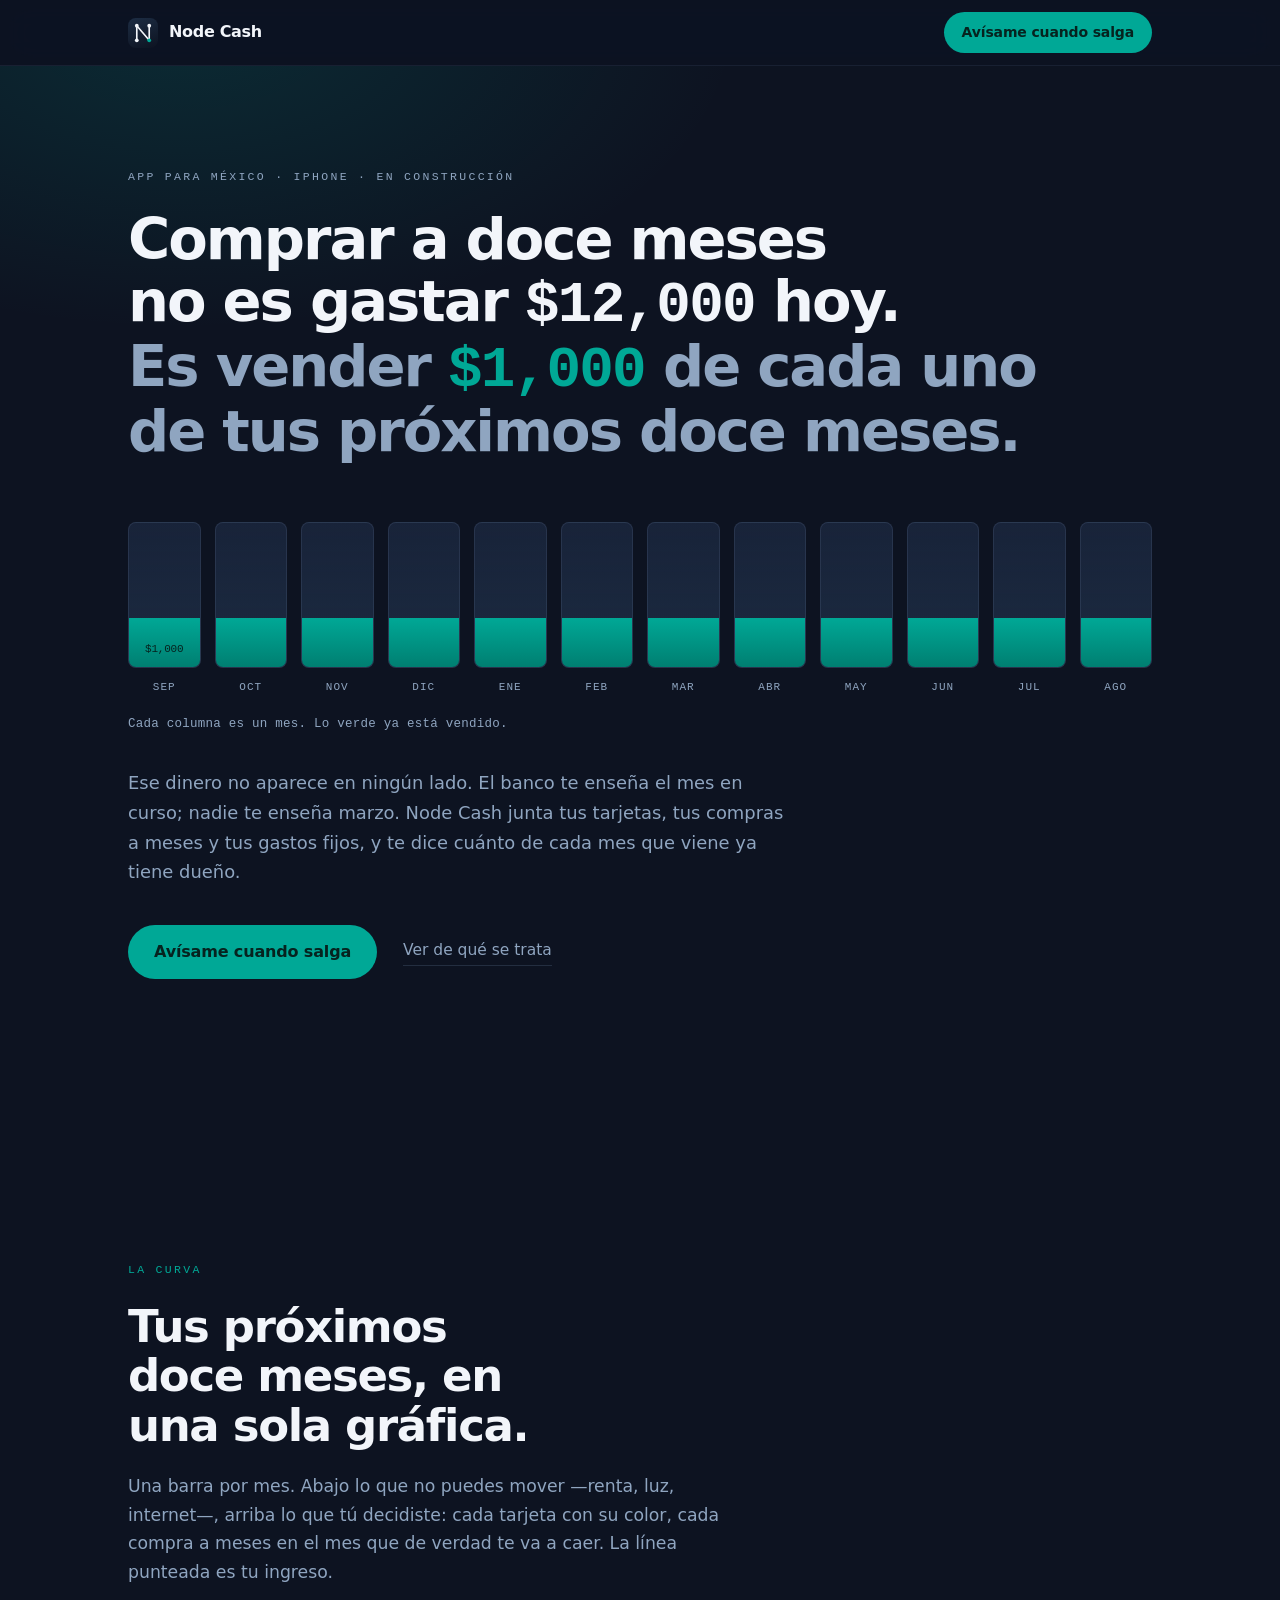
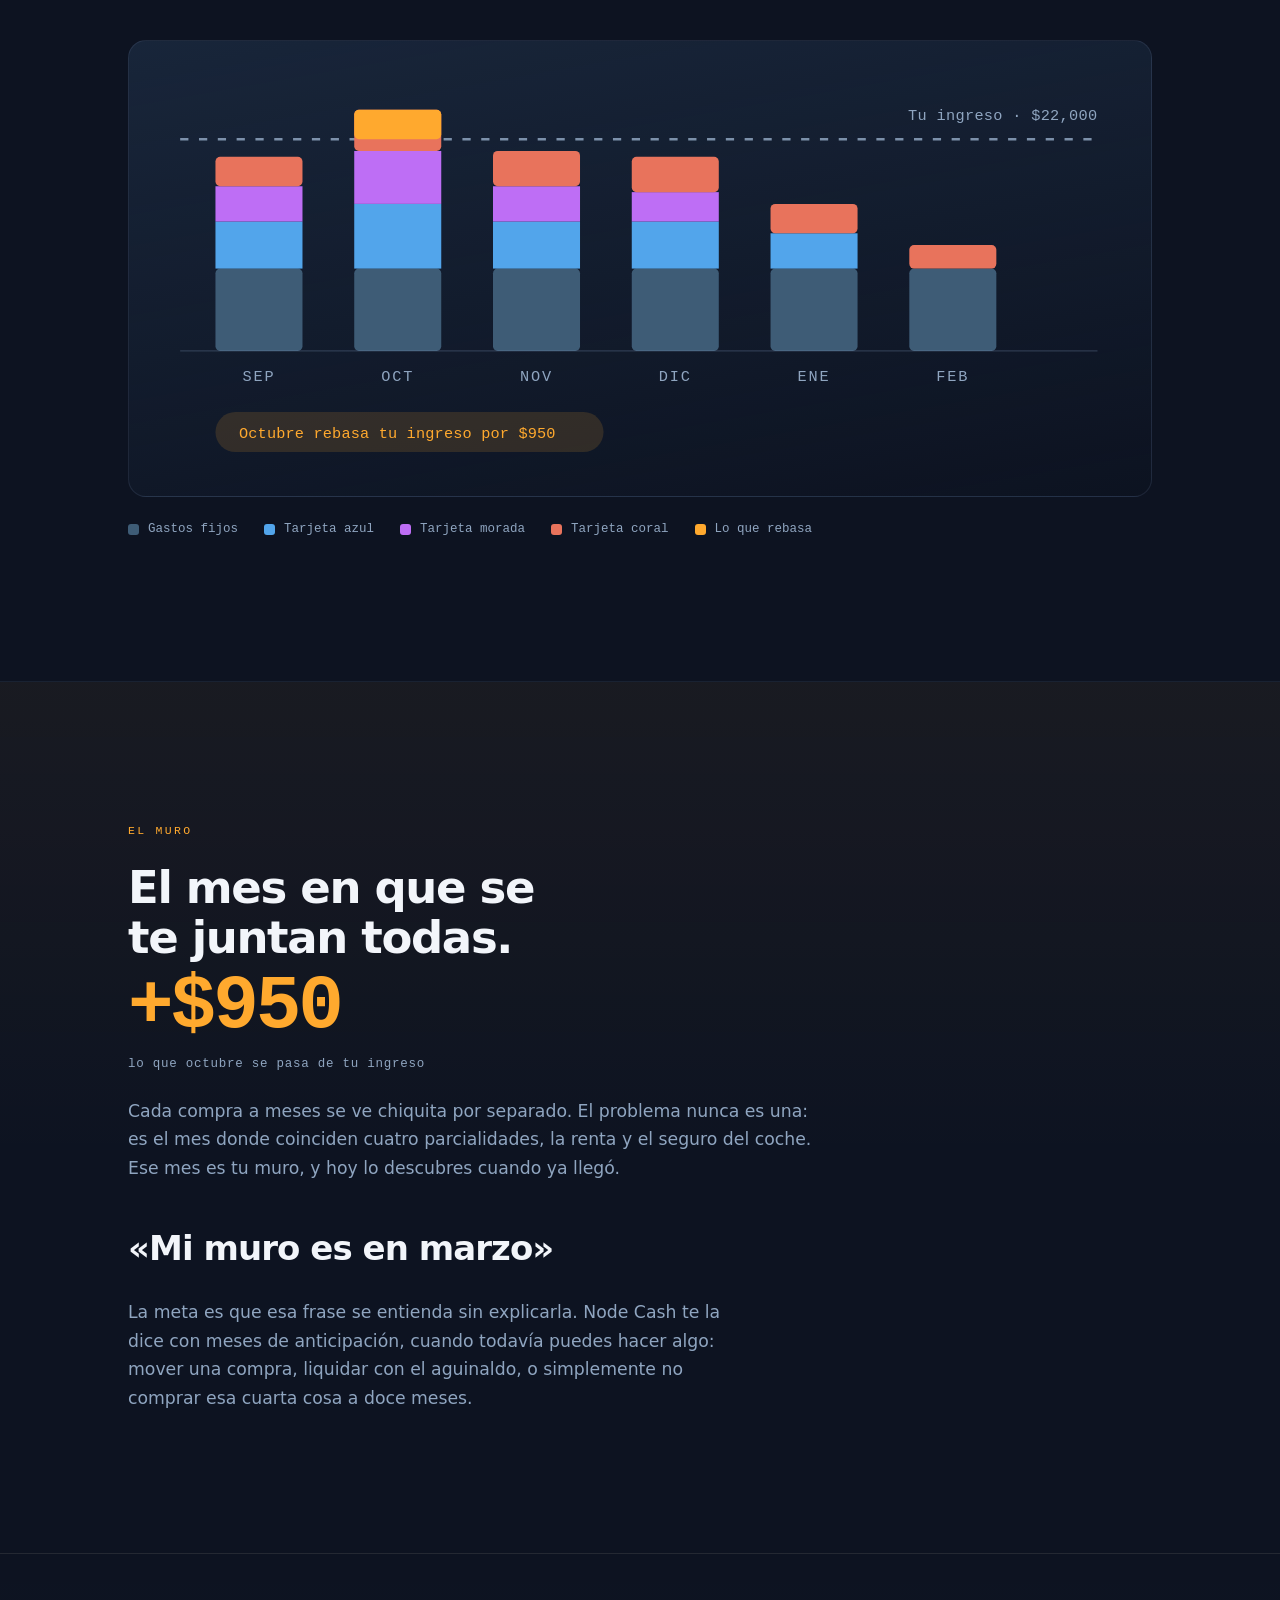
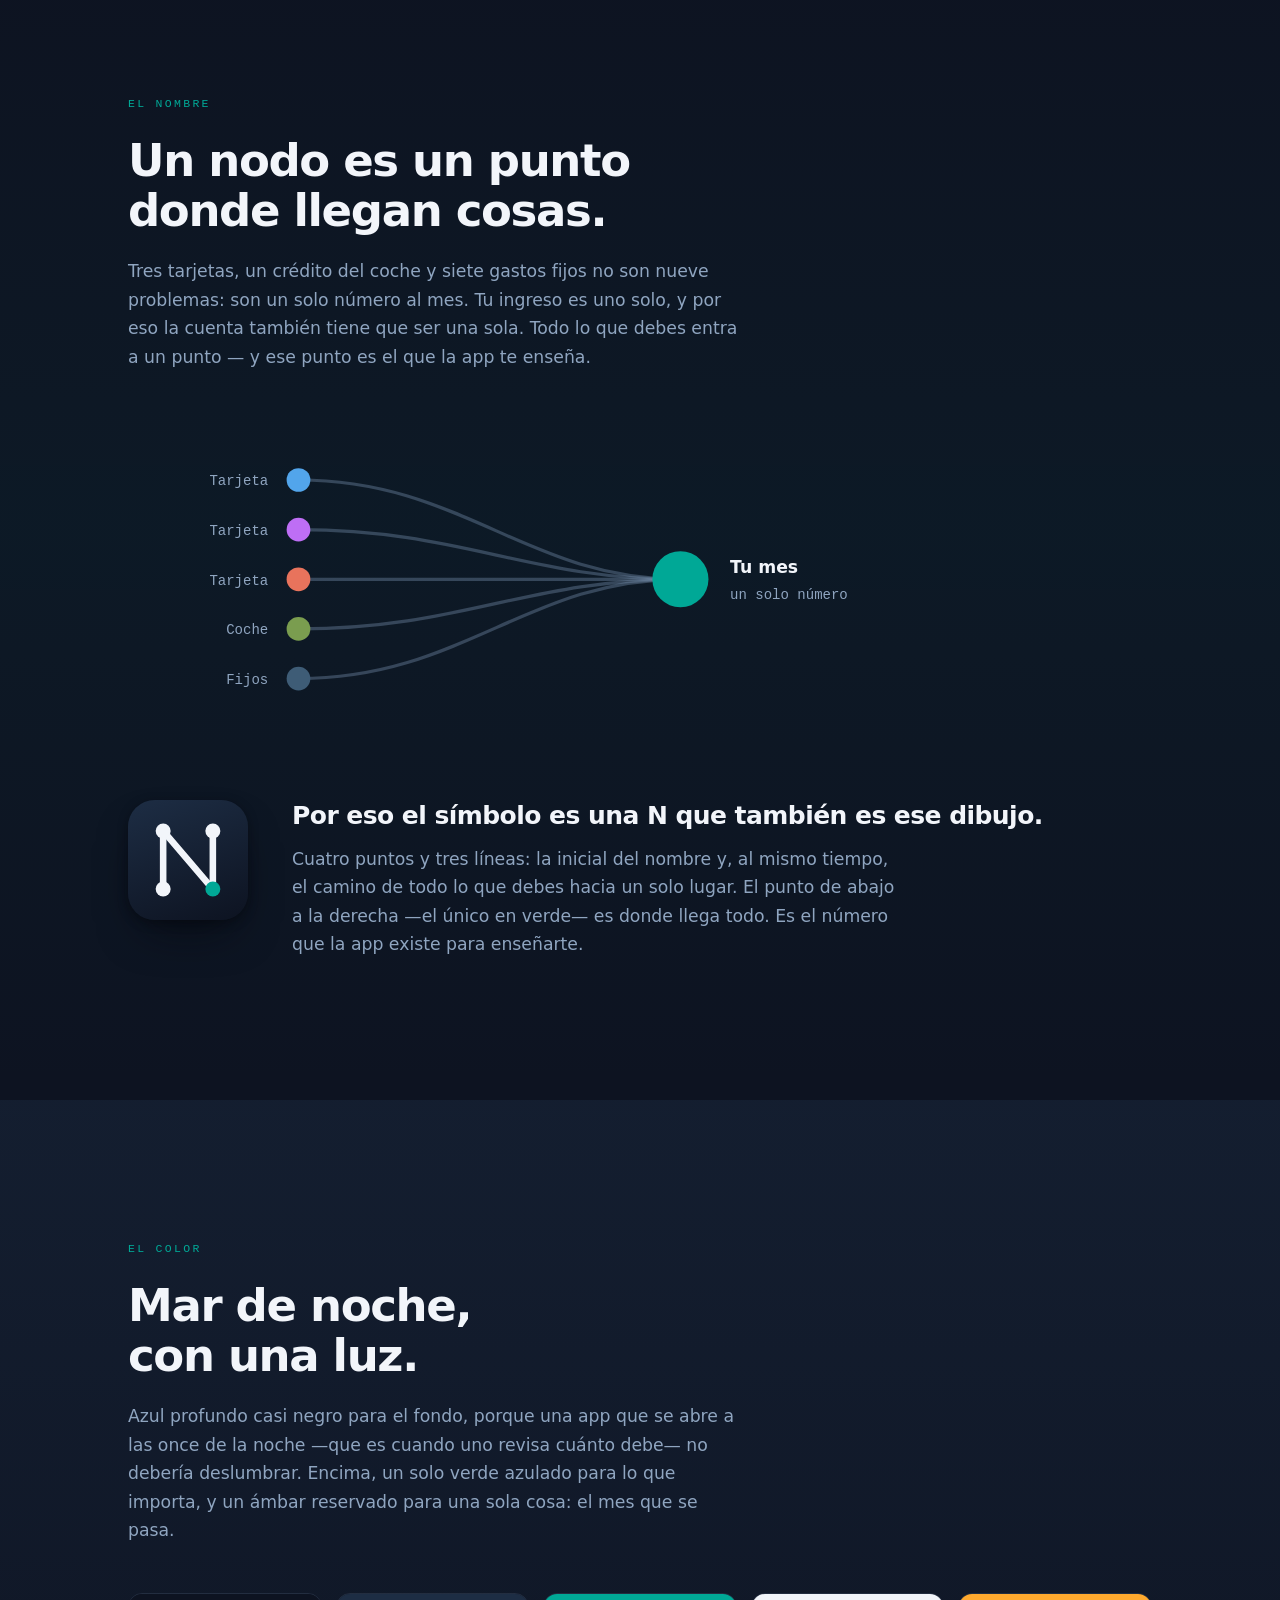
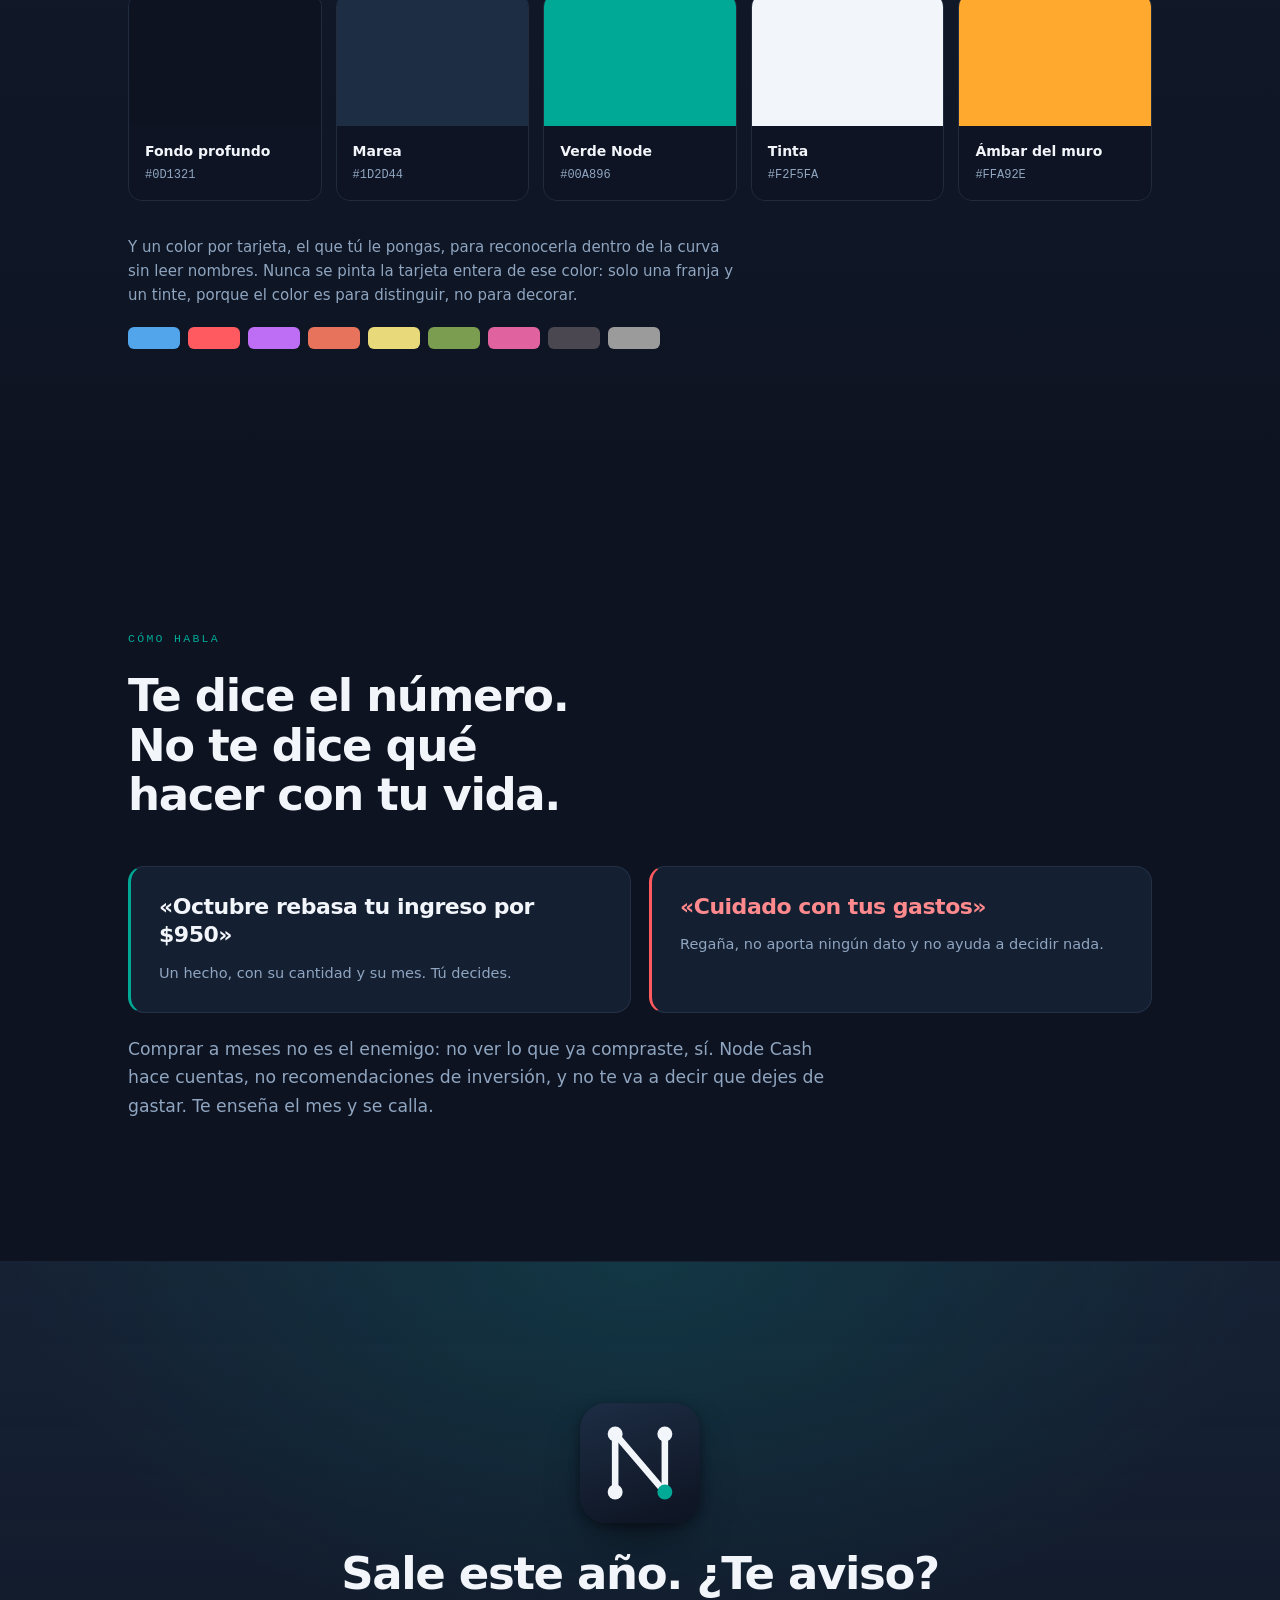
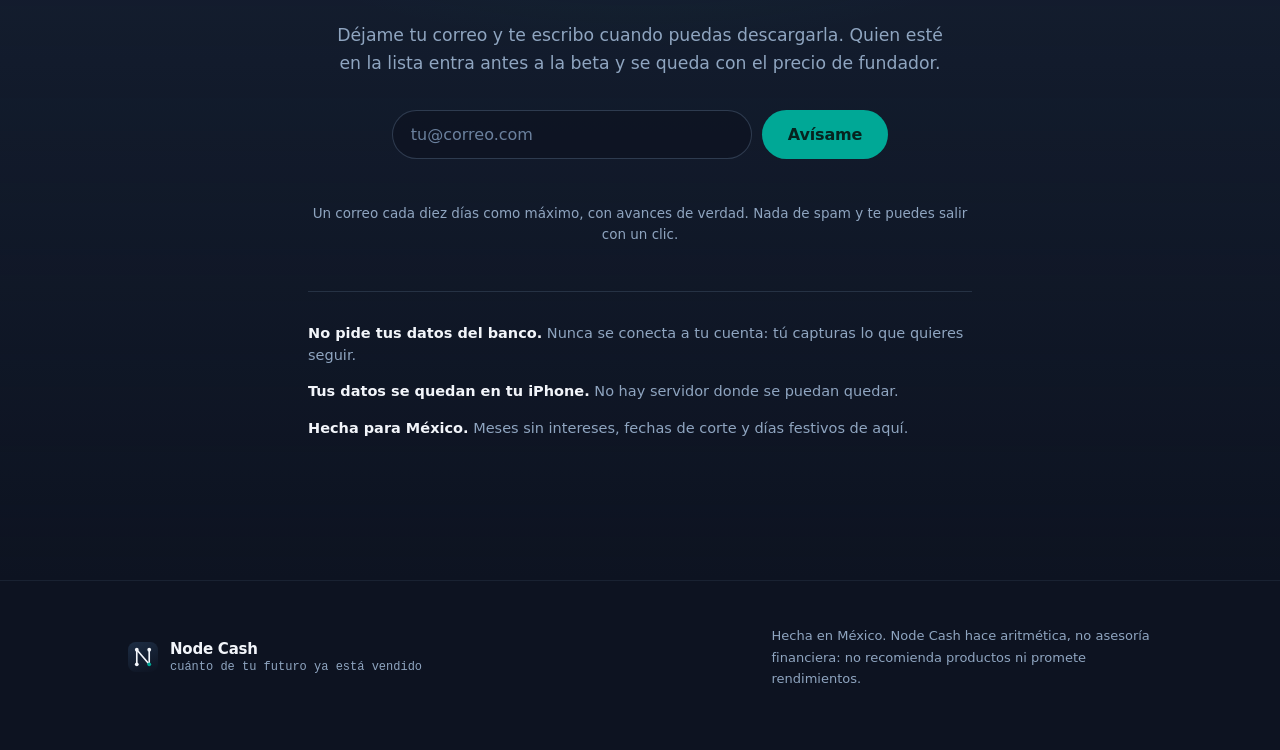
==== commit c67c3f85: "Pequeño update del HTML principal" ====
--- a/index.html
+++ b/index.html
@@ -262,42 +262,6 @@
     </div>
   </section>
 
-  <!-- ═══ CÓMO SE DIBUJÓ ═════════════════════════════════════ -->
-  <section class="banda" id="simbolo">
-    <div class="contenido">
-      <p class="ceja ceja--acento">Cómo se dibujó</p>
-      <h2 class="titulo">Un ícono que solo funciona en grande no funciona.</h2>
-      <p class="parrafo">
-        La mitad de la vida de un ícono transcurre del tamaño de una uña, entre otros veinte, y
-        buena parte en gris cuando el sistema lo pinta al tono del fondo de pantalla. Por eso el
-        símbolo se decidió mirándolo chiquito y sin color: si ahí sigue siendo una N y sigue
-        habiendo un punto que destaca, aguanta.
-      </p>
-
-      <div class="tamanos">
-        <figure><span class="ficha ficha--80"><svg viewBox="0 0 1024 1024" aria-hidden="true"><use href="#marca"/></svg></span><figcaption>en la tienda</figcaption></figure>
-        <figure><span class="ficha ficha--60"><svg viewBox="0 0 1024 1024" aria-hidden="true"><use href="#marca"/></svg></span><figcaption>en tu pantalla</figcaption></figure>
-        <figure><span class="ficha ficha--29"><svg viewBox="0 0 1024 1024" aria-hidden="true"><use href="#marca"/></svg></span><figcaption>en ajustes</figcaption></figure>
-        <figure><span class="ficha ficha--29 ficha--gris"><svg viewBox="0 0 1024 1024" aria-hidden="true"><use href="#marca"/></svg></span><figcaption>sin color</figcaption></figure>
-      </div>
-
-      <div class="criterios">
-        <div>
-          <h3 class="subtitulo-chico">Nada de candados ni alcancías</h3>
-          <p class="parrafo-chico">Las apps de dinero se dibujan solas: candado, alcancía, cochinito, gráfica genérica. Ninguna dice qué hace esta.</p>
-        </div>
-        <div>
-          <h3 class="subtitulo-chico">Un solo acento</h3>
-          <p class="parrafo-chico">Un punto en verde y nada más. Si todo destaca, no destaca nada — y aquí lo que importa es a dónde llega la suma.</p>
-        </div>
-        <div>
-          <h3 class="subtitulo-chico">Tu inicial, no una forma prestada</h3>
-          <p class="parrafo-chico">Un grafo bonito lo puede usar cualquier app de integraciones. Una N que además es un grafo, no.</p>
-        </div>
-      </div>
-    </div>
-  </section>
-
   <!-- ═══ EL COLOR ═══════════════════════════════════════════ -->
   <section class="banda banda--color" id="color">
     <div class="contenido">
@@ -361,41 +325,6 @@
     </div>
   </section>
 
-  <!-- ═══ USAR LA MARCA ══════════════════════════════════════ -->
-  <section class="banda banda--kit" id="marca-uso">
-    <div class="contenido">
-      <p class="ceja">Para quien nos menciona</p>
-      <h2 class="titulo-chico">Usar la marca</h2>
-
-      <div class="kit">
-        <article>
-          <h3 class="subtitulo-chico">El nombre</h3>
-          <p class="parrafo-chico">
-            Se escribe <b>Node Cash</b>: dos palabras, N y C mayúsculas. Nunca <i>NodeCash</i>,
-            <i>Nodecash</i> ni <i>node cash</i>.
-          </p>
-          <p class="parrafo-chico">
-            En una frase: <i>«Node Cash — cuánto de tu futuro ya está vendido»</i>.
-          </p>
-        </article>
-        <article>
-          <h3 class="subtitulo-chico">El símbolo</h3>
-          <p class="parrafo-chico">
-            Siempre con su fondo y sin tocarlo: no rotarlo, no estirarlo, no cambiarle los colores,
-            no rellenar la N. Déjale aire alrededor.
-          </p>
-          <p class="parrafo-chico"><a class="enlace" href="assets/img/marca.svg" download>Descargar el símbolo (SVG)</a></p>
-        </article>
-        <article>
-          <h3 class="subtitulo-chico">Los colores</h3>
-          <p class="parrafo-chico">
-            Verde <span class="hex">#00A896</span> sobre fondo <span class="hex">#0D1321</span>. El
-            ámbar es del muro, no de la marca: no se usa como color de acento.
-          </p>
-        </article>
-      </div>
-    </div>
-  </section>
 
   <!-- ═══ LISTA DE ESPERA ════════════════════════════════════ -->
   <section class="banda banda--lista" id="lista">
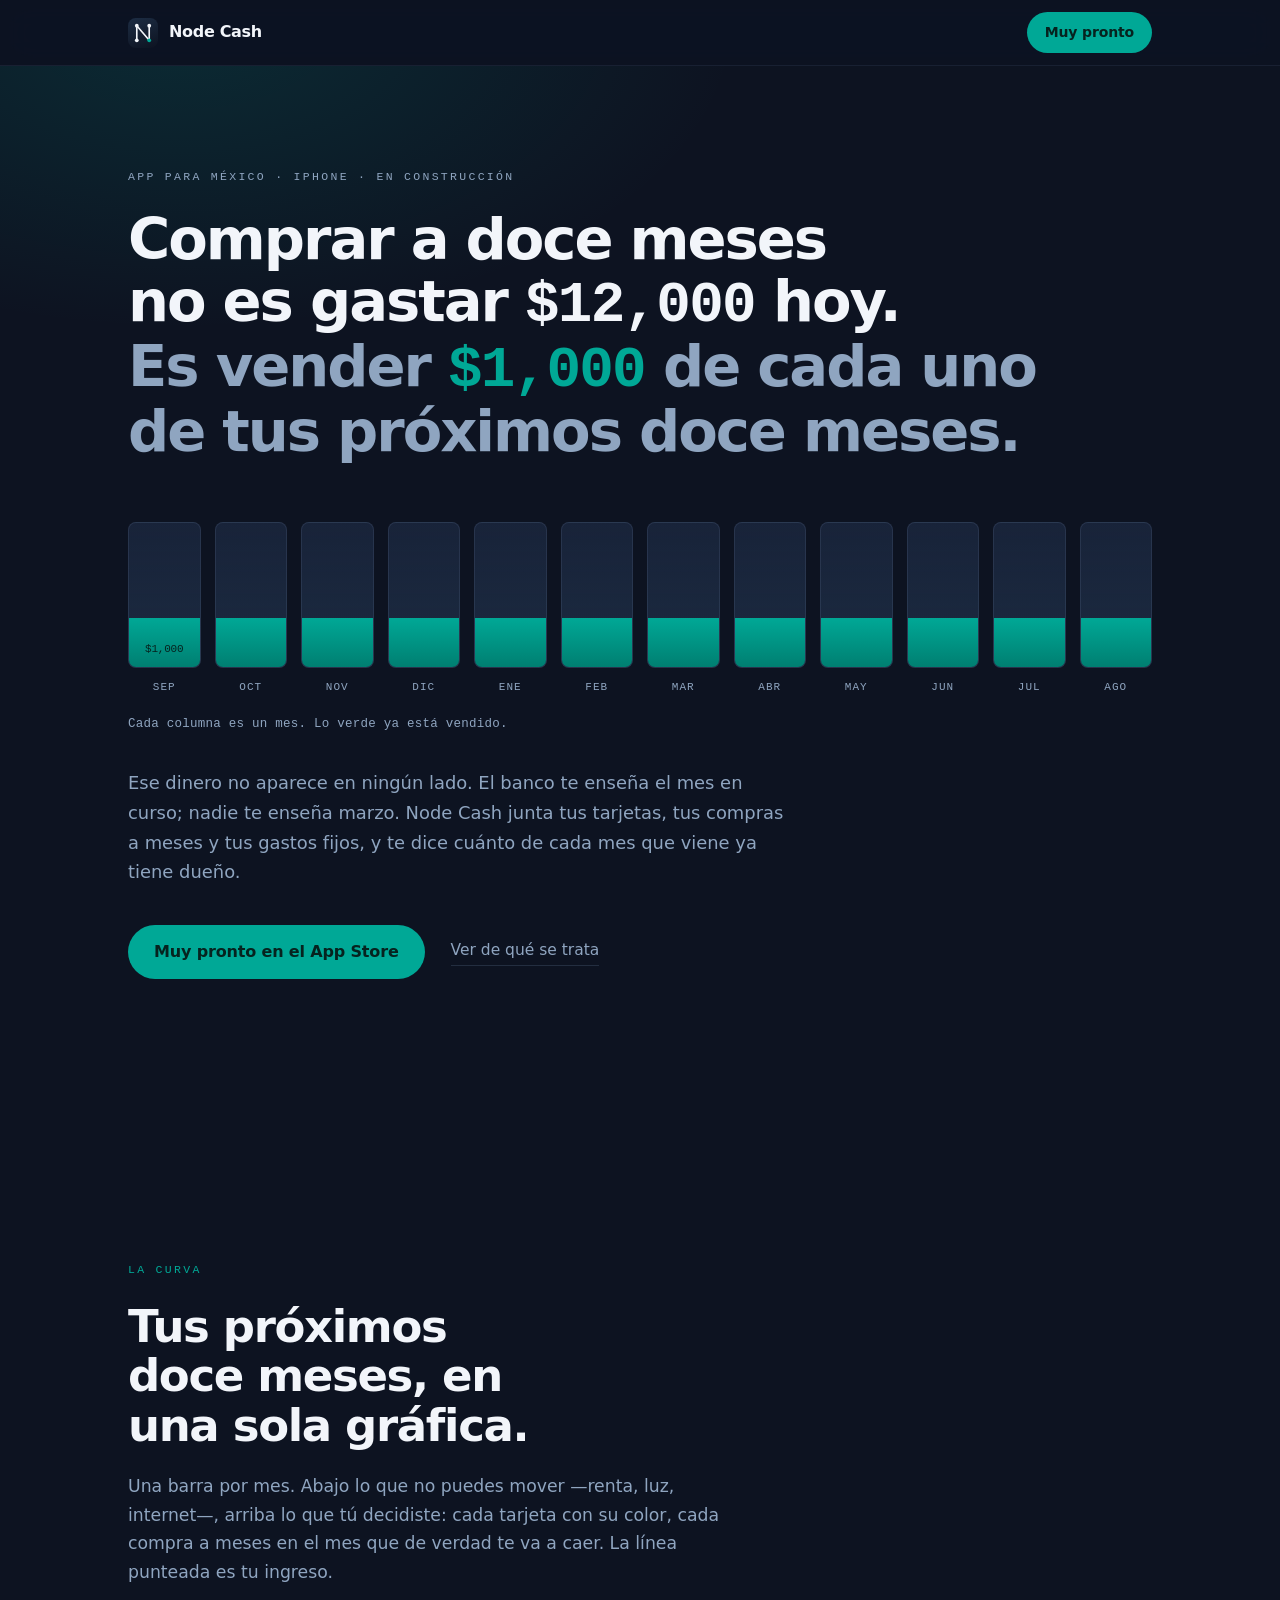
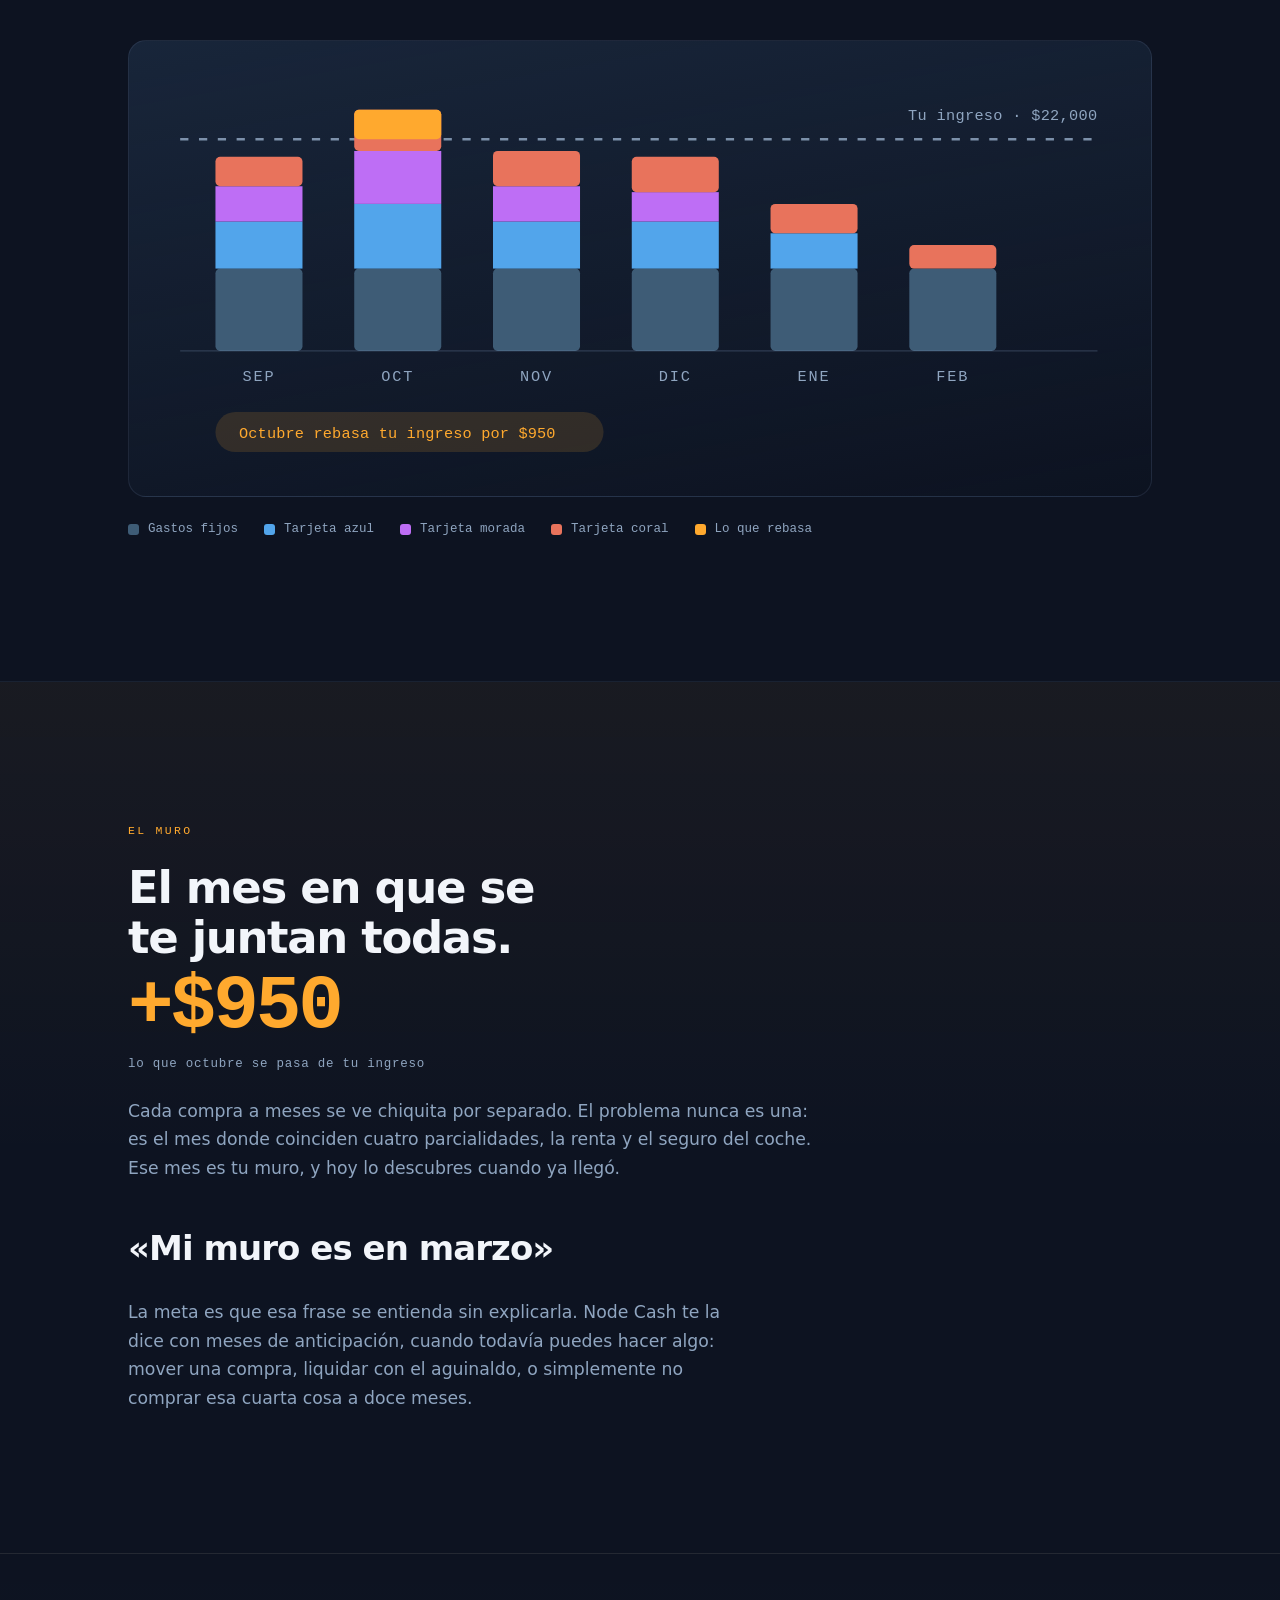
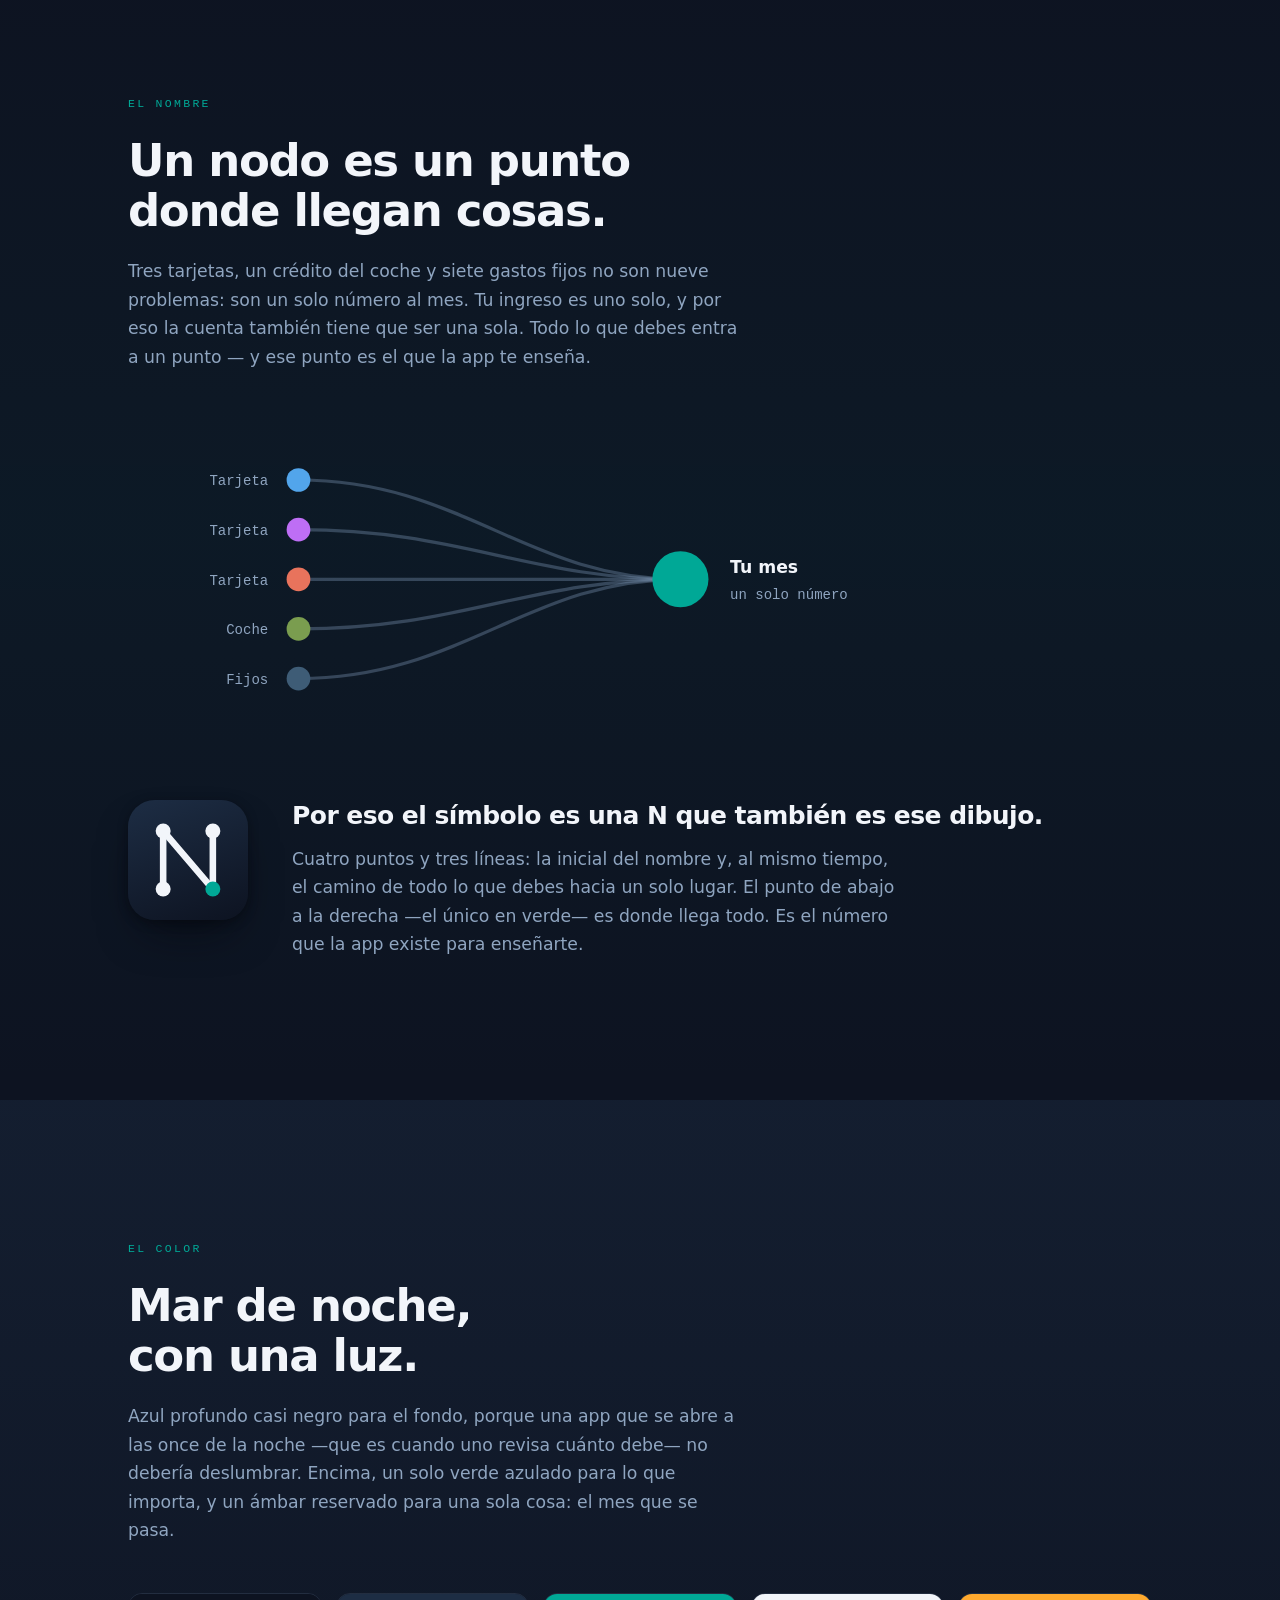
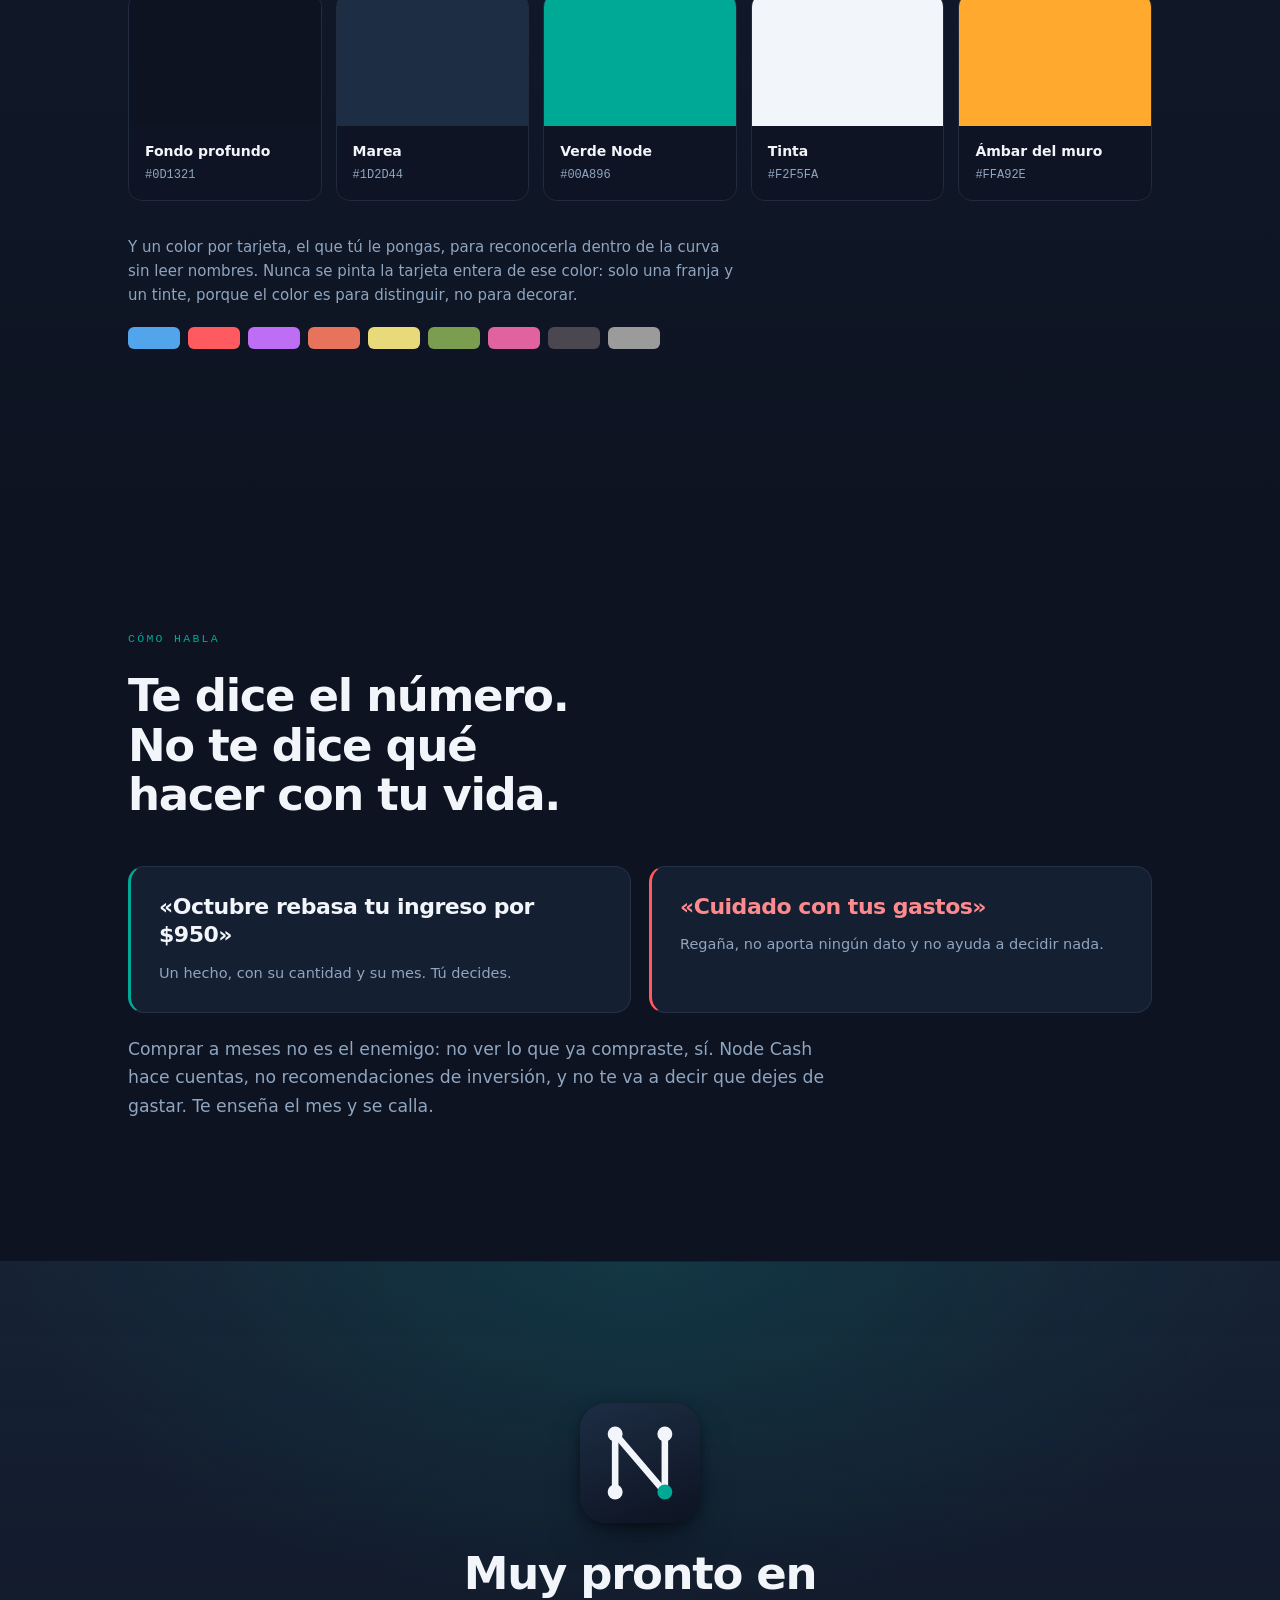
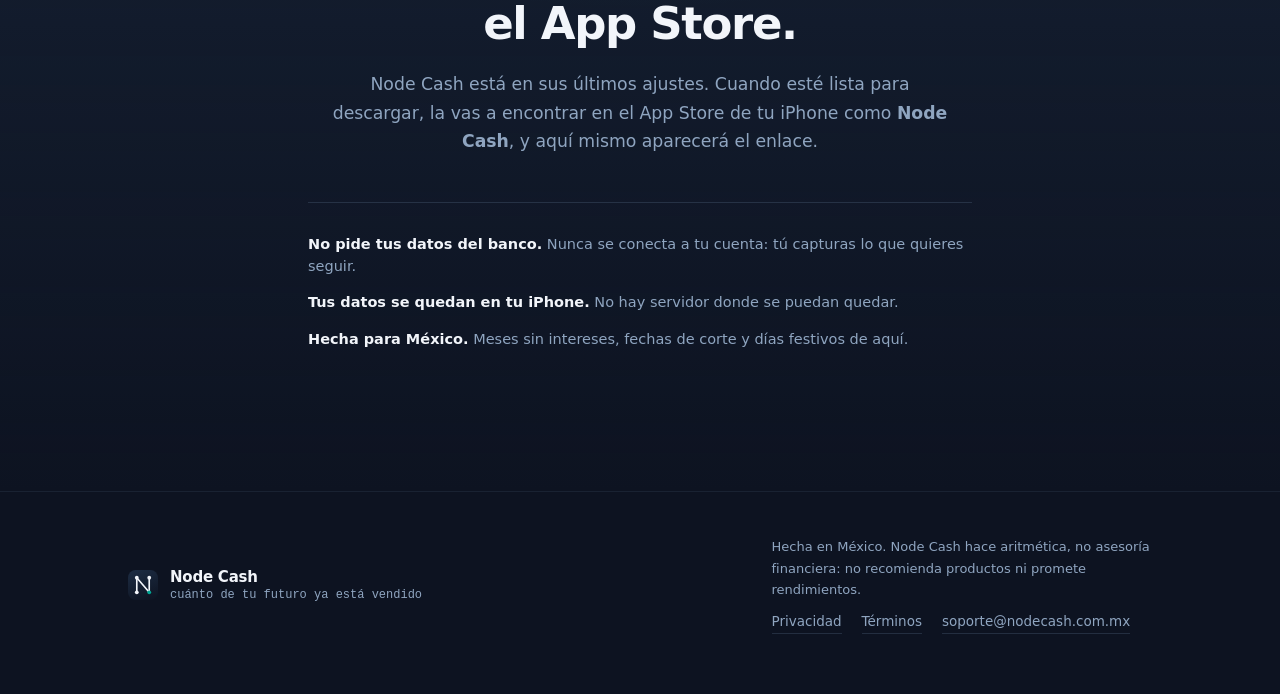
==== commit b52e79b0: "Aviso de privacidad y TyC" ====
--- a/index.html
+++ b/index.html
@@ -41,7 +41,7 @@
       <span class="ficha ficha--nav"><svg viewBox="0 0 1024 1024" aria-hidden="true"><use href="#marca"/></svg></span>
       <span>Node&nbsp;Cash</span>
     </a>
-    <a class="boton boton--chico" href="#lista">Avísame cuando salga</a>
+    <a class="boton boton--chico" href="#pronto">Muy pronto</a>
   </div>
 </header>
 
@@ -82,7 +82,7 @@
       </p>
 
       <div class="acciones">
-        <a class="boton" href="#lista">Avísame cuando salga</a>
+        <a class="boton" href="#pronto">Muy pronto en el App Store</a>
         <a class="enlace-quieto" href="#curva">Ver de qué se trata</a>
       </div>
     </div>
@@ -326,32 +326,16 @@
   </section>
 
 
-  <!-- ═══ LISTA DE ESPERA ════════════════════════════════════ -->
-  <section class="banda banda--lista" id="lista">
+  <!-- ═══ MUY PRONTO ═══════════════════════════════════════════
+       Cuando la app esté publicada, este bloque se vuelve el botón
+       oficial de descarga (y los dos botones de arriba apuntan aquí). -->
+  <section class="banda banda--pronto" id="pronto">
     <div class="contenido contenido--angosto">
       <span class="ficha ficha--grande sombra"><svg viewBox="0 0 1024 1024" aria-hidden="true"><use href="#marca"/></svg></span>
-      <h2 class="titulo">Sale este año. ¿Te aviso?</h2>
-      <p class="parrafo">
-        Déjame tu correo y te escribo cuando puedas descargarla. Quien esté en la lista entra antes
-        a la beta y se queda con el precio de fundador.
-      </p>
-
-      <!--
-        Formulario estático: GitHub Pages no procesa envíos.
-        Para conectarlo, pon la URL de tu servicio (Formspree, Buttondown, Mailchimp…)
-        en el atributo `action` de abajo y quita el `data-sin-conectar`.
-      -->
-      <form class="formulario" action="" method="post" data-sin-conectar>
-        <label class="visualmente-oculto" for="correo">Tu correo</label>
-        <input class="campo" id="correo" name="email" type="email" required autocomplete="email"
-               inputmode="email" placeholder="tu@correo.com">
-        <button class="boton" type="submit">Avísame</button>
-        <p class="formulario-aviso" data-aviso role="status" aria-live="polite"></p>
-      </form>
-
-      <p class="letra-chica">
-        Un correo cada diez días como máximo, con avances de verdad. Nada de spam y te puedes salir
-        con un clic.
+      <h2 class="titulo">Muy pronto en el App&nbsp;Store.</h2>
+      <p class="parrafo">
+        Node Cash está en sus últimos ajustes. Cuando esté lista para descargar, la vas a encontrar
+        en el App Store de tu iPhone como <b>Node Cash</b>, y aquí mismo aparecerá el enlace.
       </p>
 
       <ul class="promesas">
@@ -373,10 +357,17 @@
         <span>cuánto de tu futuro ya está vendido</span>
       </div>
     </div>
-    <p class="pie-nota">
-      Hecha en México. Node Cash hace aritmética, no asesoría financiera: no recomienda productos
-      ni promete rendimientos.
-    </p>
+    <div>
+      <p class="pie-nota">
+        Hecha en México. Node Cash hace aritmética, no asesoría financiera: no recomienda productos
+        ni promete rendimientos.
+      </p>
+      <nav class="pie-enlaces" aria-label="Legal">
+        <a href="privacidad.html">Privacidad</a>
+        <a href="terminos.html">Términos</a>
+        <a href="mailto:soporte@nodecash.com.mx">soporte@nodecash.com.mx</a>
+      </nav>
+    </div>
   </div>
 </footer>
 
--- a/assets/css/estilo.css
+++ b/assets/css/estilo.css
@@ -61,11 +61,6 @@
 }
 .saltar:focus{left:0}
 
-.visualmente-oculto{
-  position:absolute; width:1px; height:1px; overflow:hidden;
-  clip:rect(0 0 0 0); clip-path:inset(50%); white-space:nowrap;
-}
-
 /* ── estructura ───────────────────────────────────────────── */
 
 .banda{padding:var(--aire) 0; position:relative}
@@ -89,15 +84,12 @@
 
 .titulo{font-size:clamp(27px,3.7vw,45px); line-height:1.1; letter-spacing:-.03em; max-width:20ch}
 .titulo--suelto{max-width:24ch}
-.titulo-chico{font-size:clamp(23px,2.6vw,30px); letter-spacing:-.025em; line-height:1.15}
 .subtitulo{font-size:clamp(20px,2.2vw,25px); letter-spacing:-.022em; line-height:1.25; margin-bottom:14px}
-.subtitulo-chico{font-size:16.5px; letter-spacing:-.012em; margin-bottom:8px}
 
 .parrafo{margin-top:22px; color:var(--tinta-2); font-size:clamp(16.5px,1.35vw,18.5px); max-width:56ch}
 .parrafo--ancho{max-width:64ch}
 .parrafo-chico{color:var(--tinta-2); font-size:15px; line-height:1.6}
 .parrafo-chico + .parrafo-chico{margin-top:12px}
-.letra-chica{margin-top:18px; color:var(--tinta-2); font-size:13.5px; line-height:1.55}
 
 .boton{
   display:inline-block; background:var(--teal); color:#06231F;
@@ -110,7 +102,6 @@
 .boton--chico{padding:9px 18px; font-size:14px}
 .enlace-quieto{color:var(--tinta-2); text-decoration:none; font-size:15.5px; border-bottom:1px solid var(--linea-tenue); padding-bottom:2px}
 .enlace-quieto:hover{color:var(--tinta)}
-.enlace{color:var(--teal)}
 
 /* ── el símbolo en sus tamaños ────────────────────────────── */
 
@@ -122,11 +113,7 @@
 }
 .ficha svg{width:100%; height:100%}
 .ficha--nav{width:30px; height:30px; border-radius:26%}
-.ficha--29{width:29px; height:29px}
-.ficha--60{width:60px; height:60px}
-.ficha--80{width:80px; height:80px}
 .ficha--grande{width:120px; height:120px}
-.ficha--gris{filter:grayscale(1) contrast(1.05)}
 .sombra{box-shadow:0 3px 10px rgba(5,8,14,.5), 0 22px 46px -18px rgba(5,8,14,.8)}
 
 /* ── barra ────────────────────────────────────────────────── */
@@ -286,17 +273,6 @@
 .par-txt{flex:1 1 auto}
 .par-txt .parrafo{margin-top:0}
 
-/* ── tamaños del ícono ────────────────────────────────────── */
-
-.tamanos{display:flex; align-items:flex-end; gap:clamp(24px,4vw,52px); margin-top:clamp(34px,4vw,48px); flex-wrap:wrap}
-.tamanos figure{margin:0; display:flex; flex-direction:column; align-items:center; gap:12px}
-.tamanos figcaption{font-family:var(--mono); font-size:11px; letter-spacing:.08em; color:var(--tinta-2); text-transform:uppercase}
-
-.criterios{
-  display:grid; gap:26px; grid-template-columns:repeat(auto-fit,minmax(240px,1fr));
-  margin-top:clamp(44px,5vw,64px); padding-top:34px; border-top:1px solid var(--linea-tenue);
-}
-
 /* ── el color ─────────────────────────────────────────────── */
 
 .banda--color{background:linear-gradient(180deg,rgba(29,45,68,.42),transparent)}
@@ -336,43 +312,17 @@
 .dice--no .dice-frase{color:#FF8A8E}
 .dice-nota{margin-top:12px; color:var(--tinta-2); font-size:14.5px}
 
-/* ── kit de marca ─────────────────────────────────────────── */
-
-.banda--kit{border-top:1px solid rgba(116,140,171,.12)}
-.banda--kit .ceja{color:var(--tinta-2)}
-.kit{
-  display:grid; gap:28px; grid-template-columns:repeat(auto-fit,minmax(250px,1fr));
-  margin-top:34px;
-}
-.kit article{padding-top:20px; border-top:1px solid var(--linea-tenue)}
-.hex{font-family:var(--mono); font-size:13px; color:var(--tinta)}
-
-/* ── lista de espera ──────────────────────────────────────── */
-
-.banda--lista{
+/* ── muy pronto ────────────────────────────────────────────── */
+
+.banda--pronto{
   background:
     radial-gradient(70% 60% at 50% 0%, rgba(0,168,150,.16), transparent 70%),
     linear-gradient(180deg,rgba(29,45,68,.55),transparent);
   border-top:1px solid rgba(116,140,171,.12);
 }
-.banda--lista .ficha{margin:0 auto 26px}
-.banda--lista .titulo{max-width:none}
-.banda--lista .parrafo{margin-left:auto; margin-right:auto}
-
-.formulario{
-  display:flex; gap:10px; margin-top:32px; flex-wrap:wrap; justify-content:center;
-}
-.campo{
-  flex:1 1 280px; max-width:360px;
-  background:rgba(13,19,33,.7); border:1px solid rgba(116,140,171,.32);
-  color:var(--tinta); font-family:inherit; font-size:16px;
-  padding:14px 18px; border-radius:99px;
-}
-.campo::placeholder{color:#6B819E}
-.campo:focus{border-color:var(--teal); outline:none; box-shadow:0 0 0 3px rgba(0,168,150,.2)}
-.formulario-aviso{
-  flex:1 0 100%; font-size:13.5px; color:var(--ambar); min-height:1.2em;
-}
+.banda--pronto .ficha{margin:0 auto 26px}
+.banda--pronto .titulo{max-width:none}
+.banda--pronto .parrafo{margin-left:auto; margin-right:auto}
 
 .promesas{
   display:grid; gap:14px; margin-top:46px; padding-top:30px;
@@ -390,6 +340,10 @@
 .pie-marca b{font-size:15px; letter-spacing:-.015em}
 .pie-marca span{font-family:var(--mono); font-size:12px; color:var(--tinta-2)}
 .pie-nota{color:var(--tinta-2); font-size:13px; max-width:46ch}
+.pie-enlaces{display:flex; gap:20px; flex-wrap:wrap; margin-top:10px; font-size:13.5px}
+.pie-enlaces a{color:var(--tinta-2); text-decoration:none; border-bottom:1px solid var(--linea-tenue)}
+.pie-enlaces a:hover{color:var(--tinta)}
+.pie-enlaces a[aria-current="page"]{color:var(--tinta); border-bottom-color:transparent}
 
 /* ── revelados ────────────────────────────────────────────── */
 
@@ -414,7 +368,7 @@
 }
 
 @media (max-width:420px){
-  .barra-marca span{display:none}
+  .barra-marca > span:not(.ficha){display:none}
 }
 
 @media (prefers-reduced-motion:reduce){
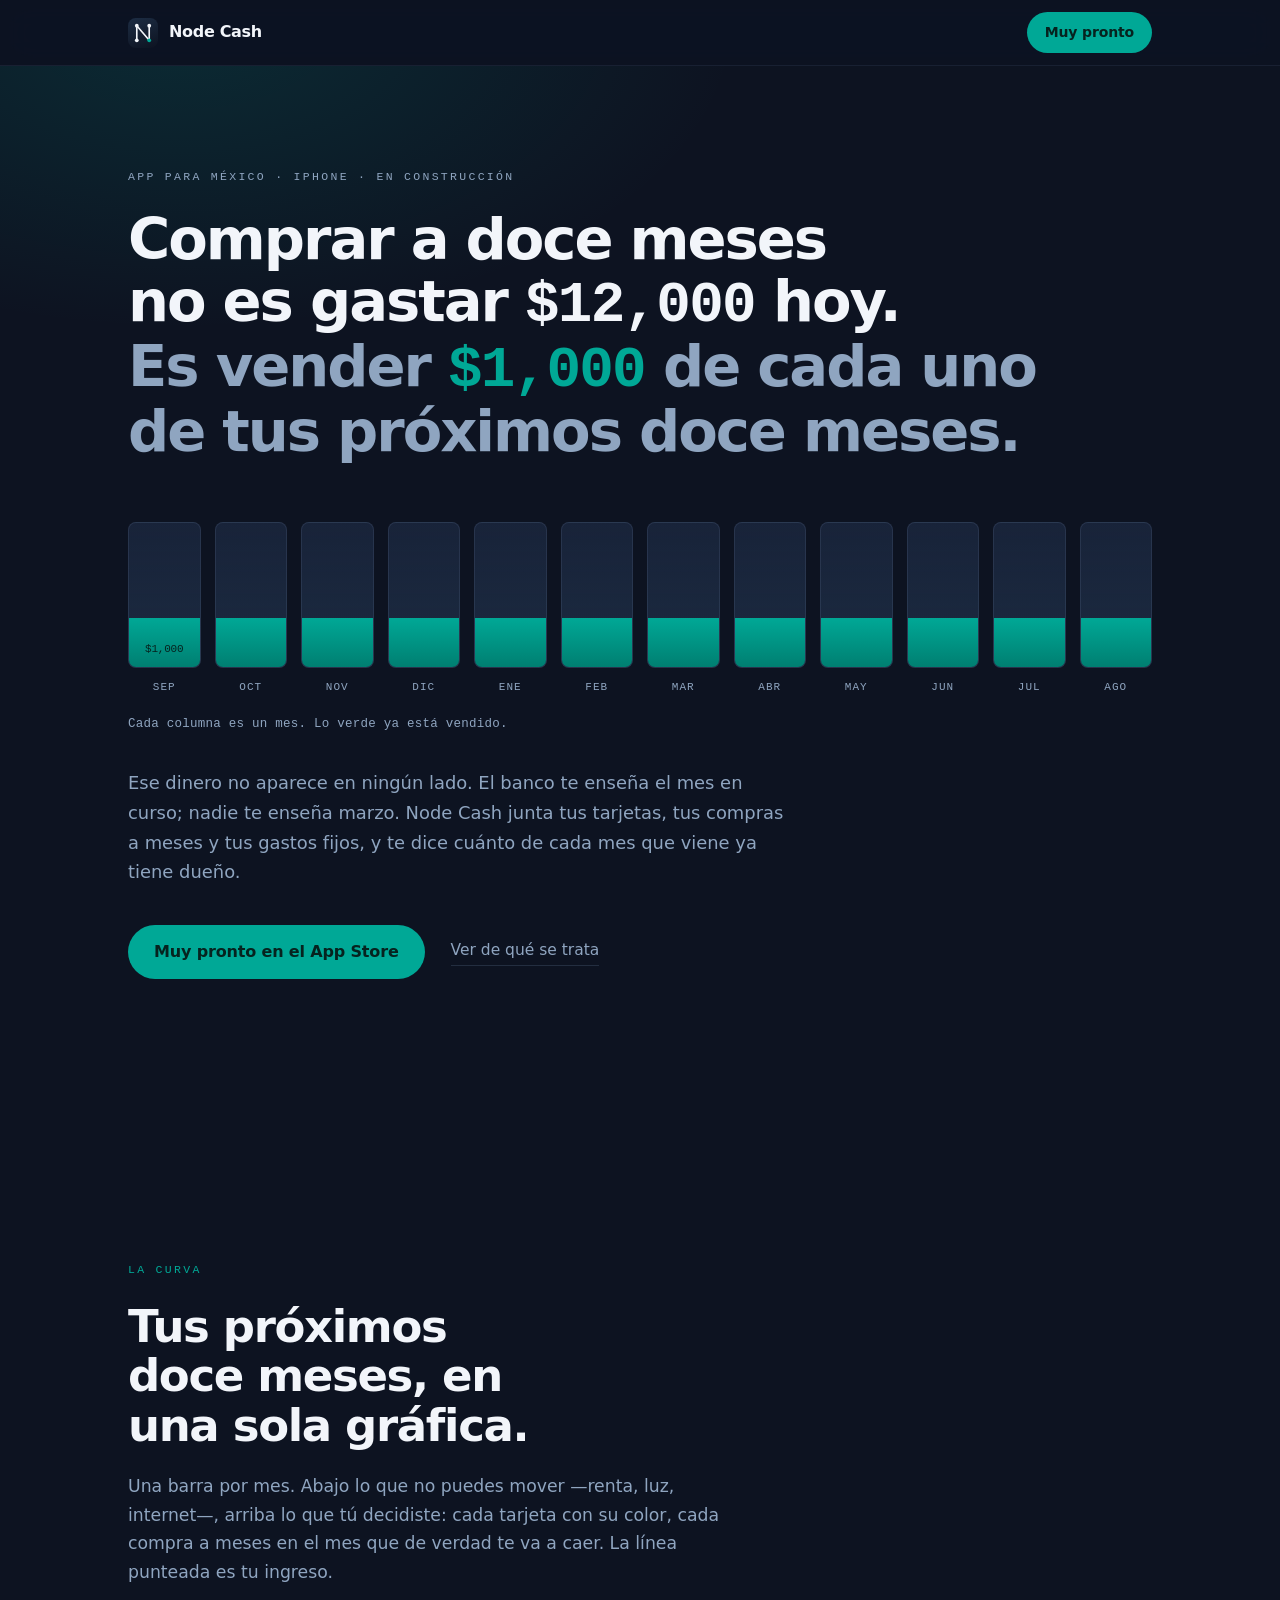
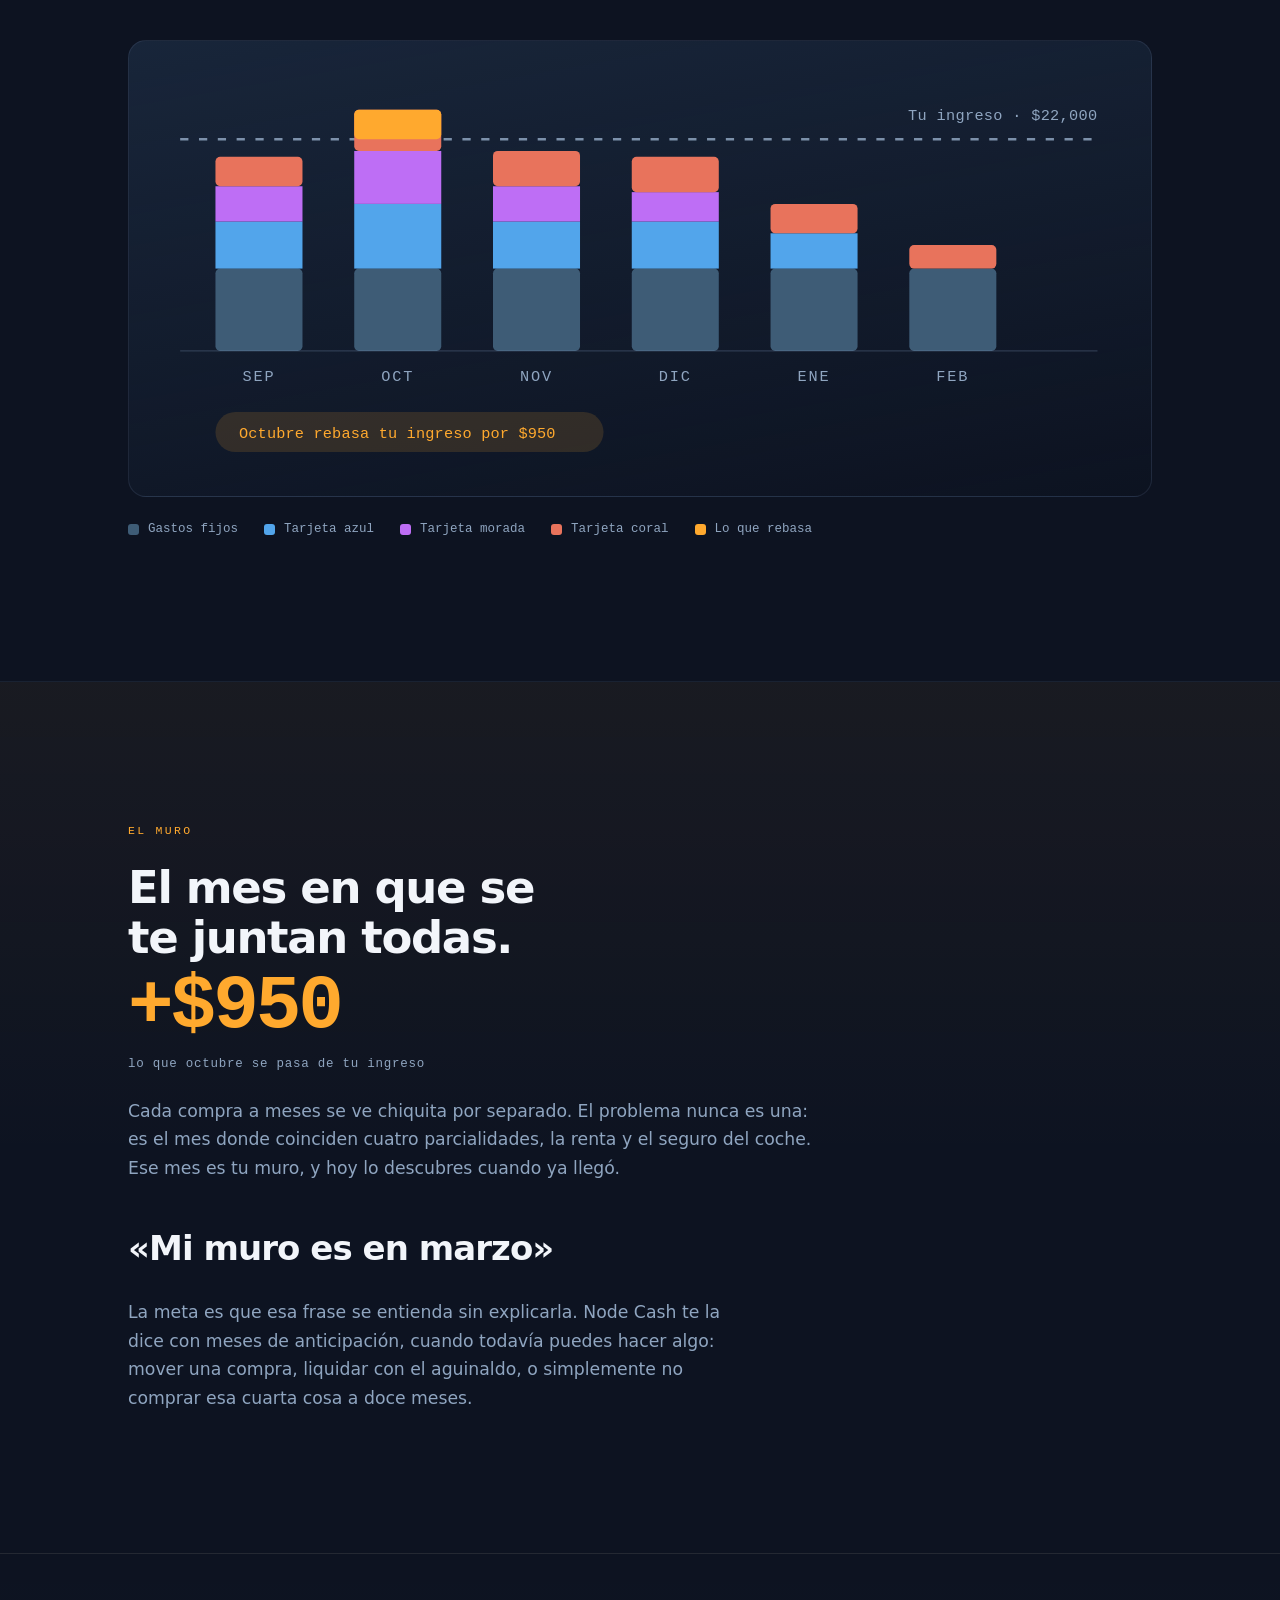
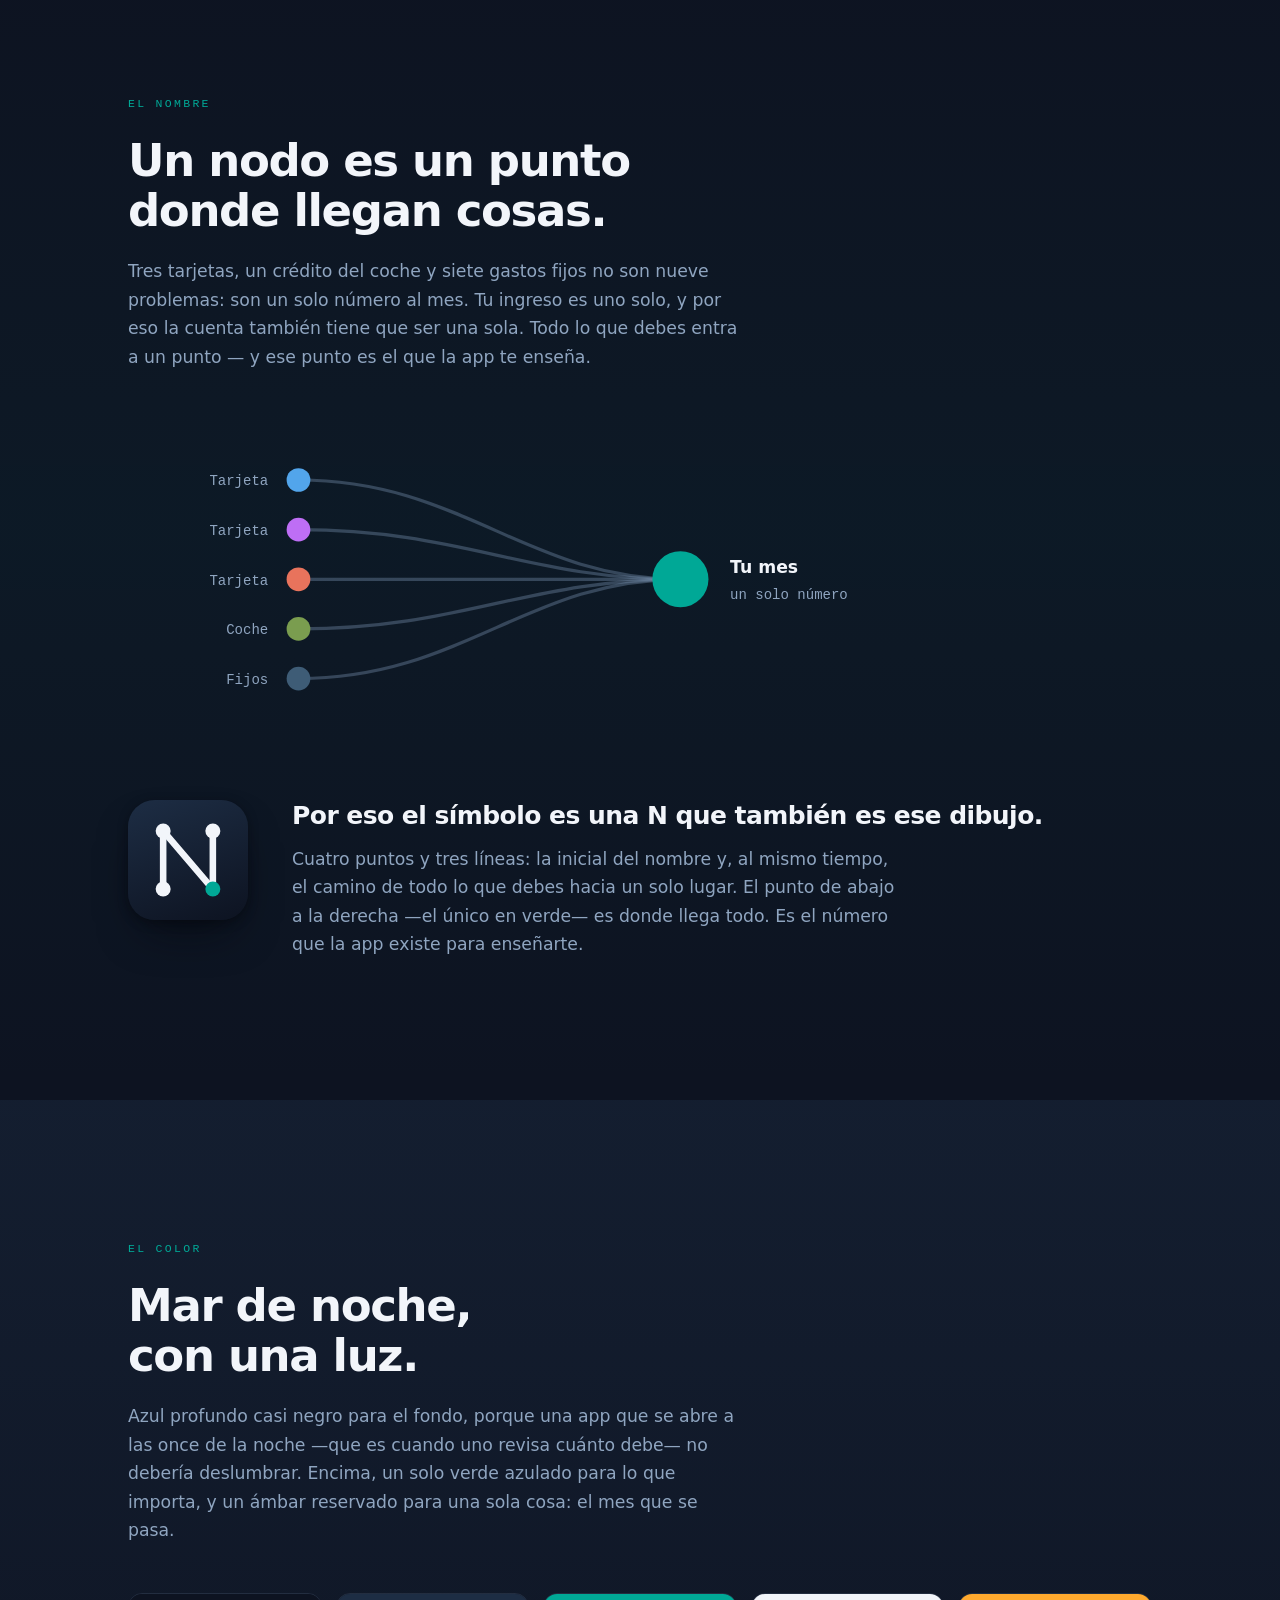
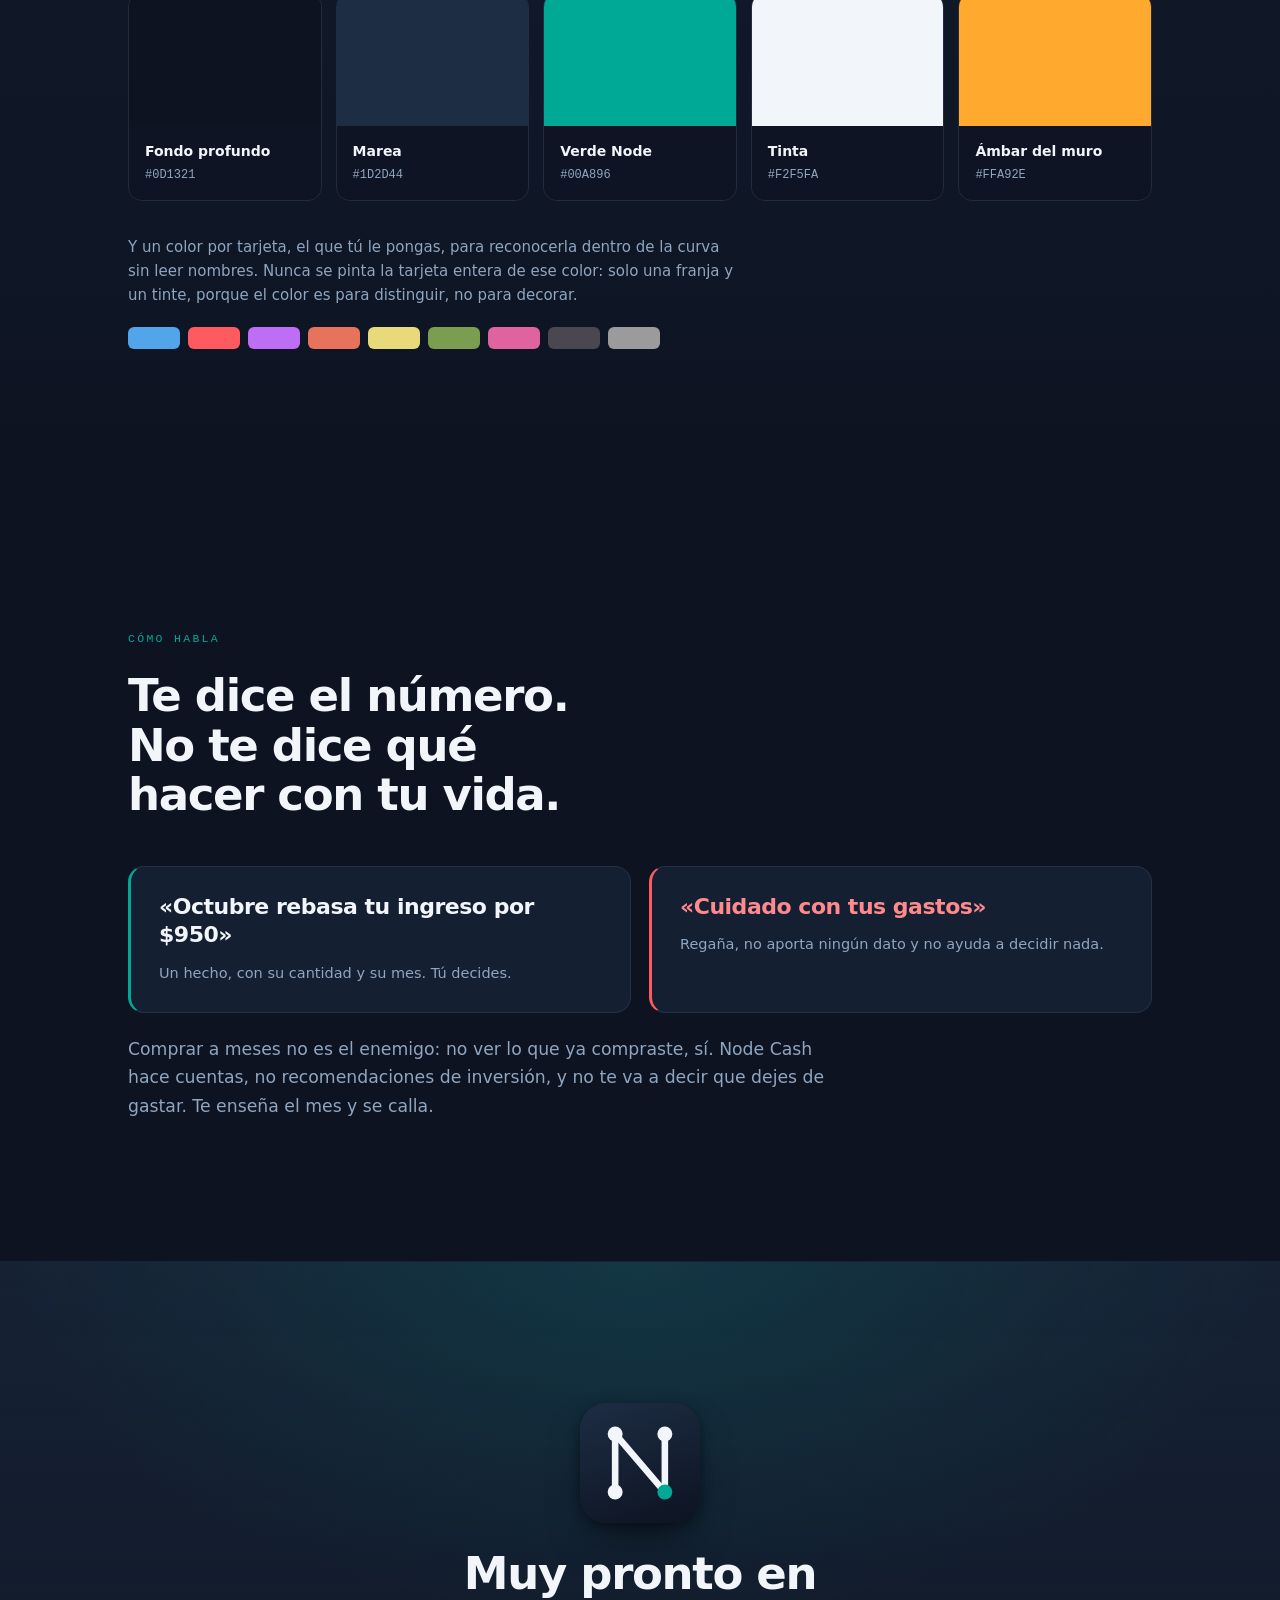
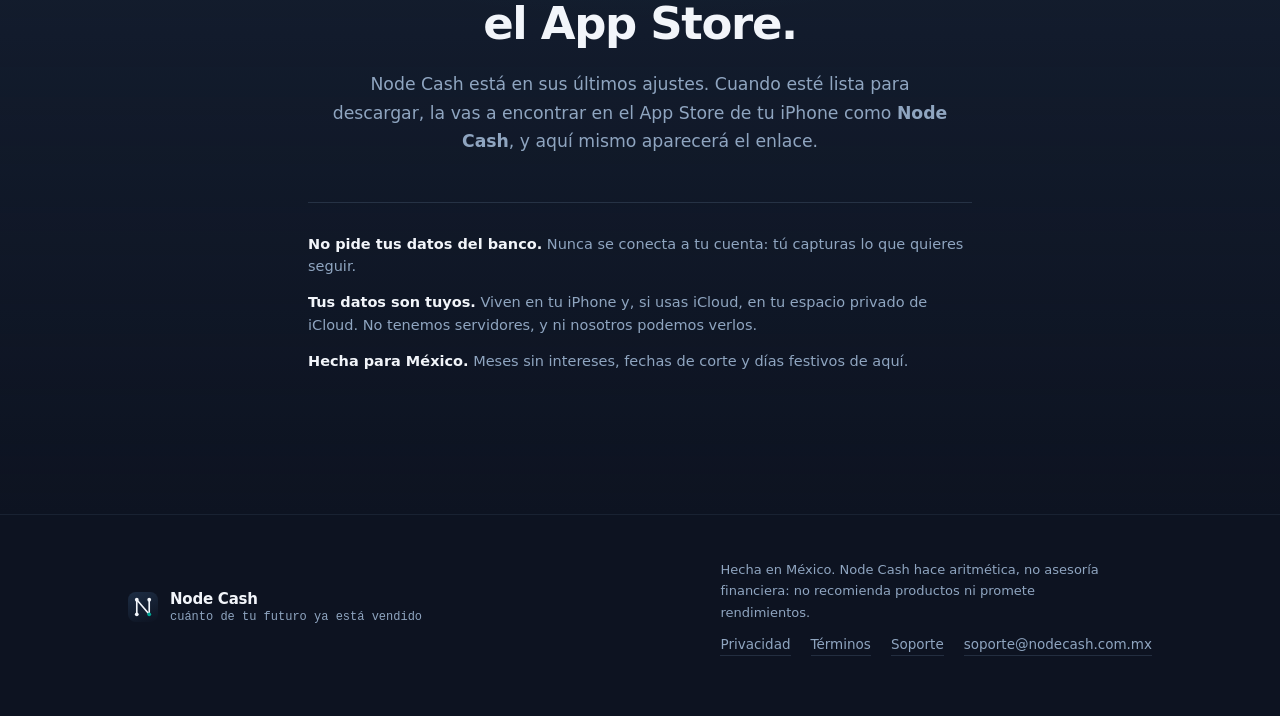
==== commit 42504875: "Pagina de soporte" ====
--- a/index.html
+++ b/index.html
@@ -340,7 +340,7 @@
 
       <ul class="promesas">
         <li><b>No pide tus datos del banco.</b> Nunca se conecta a tu cuenta: tú capturas lo que quieres seguir.</li>
-        <li><b>Tus datos se quedan en tu iPhone.</b> No hay servidor donde se puedan quedar.</li>
+        <li><b>Tus datos son tuyos.</b> Viven en tu iPhone y, si usas iCloud, en tu espacio privado de iCloud. No tenemos servidores, y ni nosotros podemos verlos.</li>
         <li><b>Hecha para México.</b> Meses sin intereses, fechas de corte y días festivos de aquí.</li>
       </ul>
     </div>
@@ -365,6 +365,7 @@
       <nav class="pie-enlaces" aria-label="Legal">
         <a href="privacidad.html">Privacidad</a>
         <a href="terminos.html">Términos</a>
+        <a href="soporte.html">Soporte</a>
         <a href="mailto:soporte@nodecash.com.mx">soporte@nodecash.com.mx</a>
       </nav>
     </div>
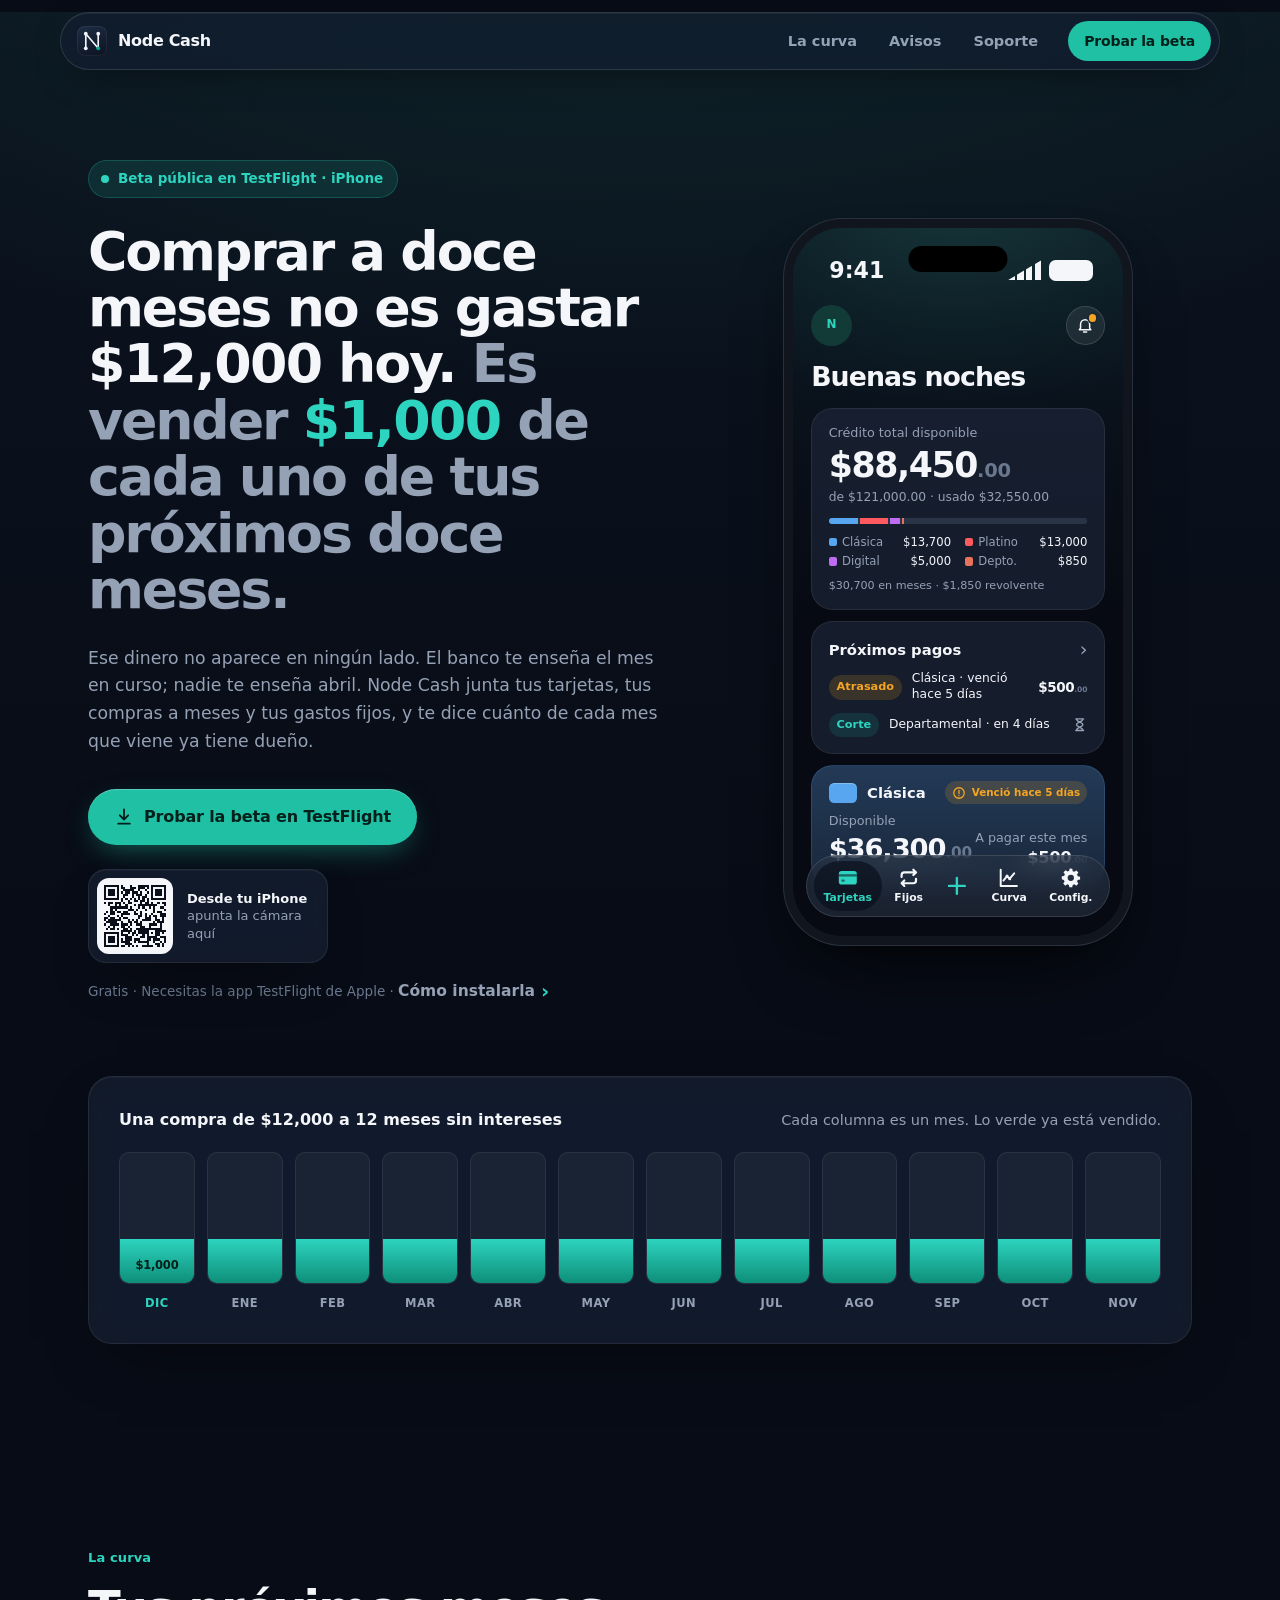
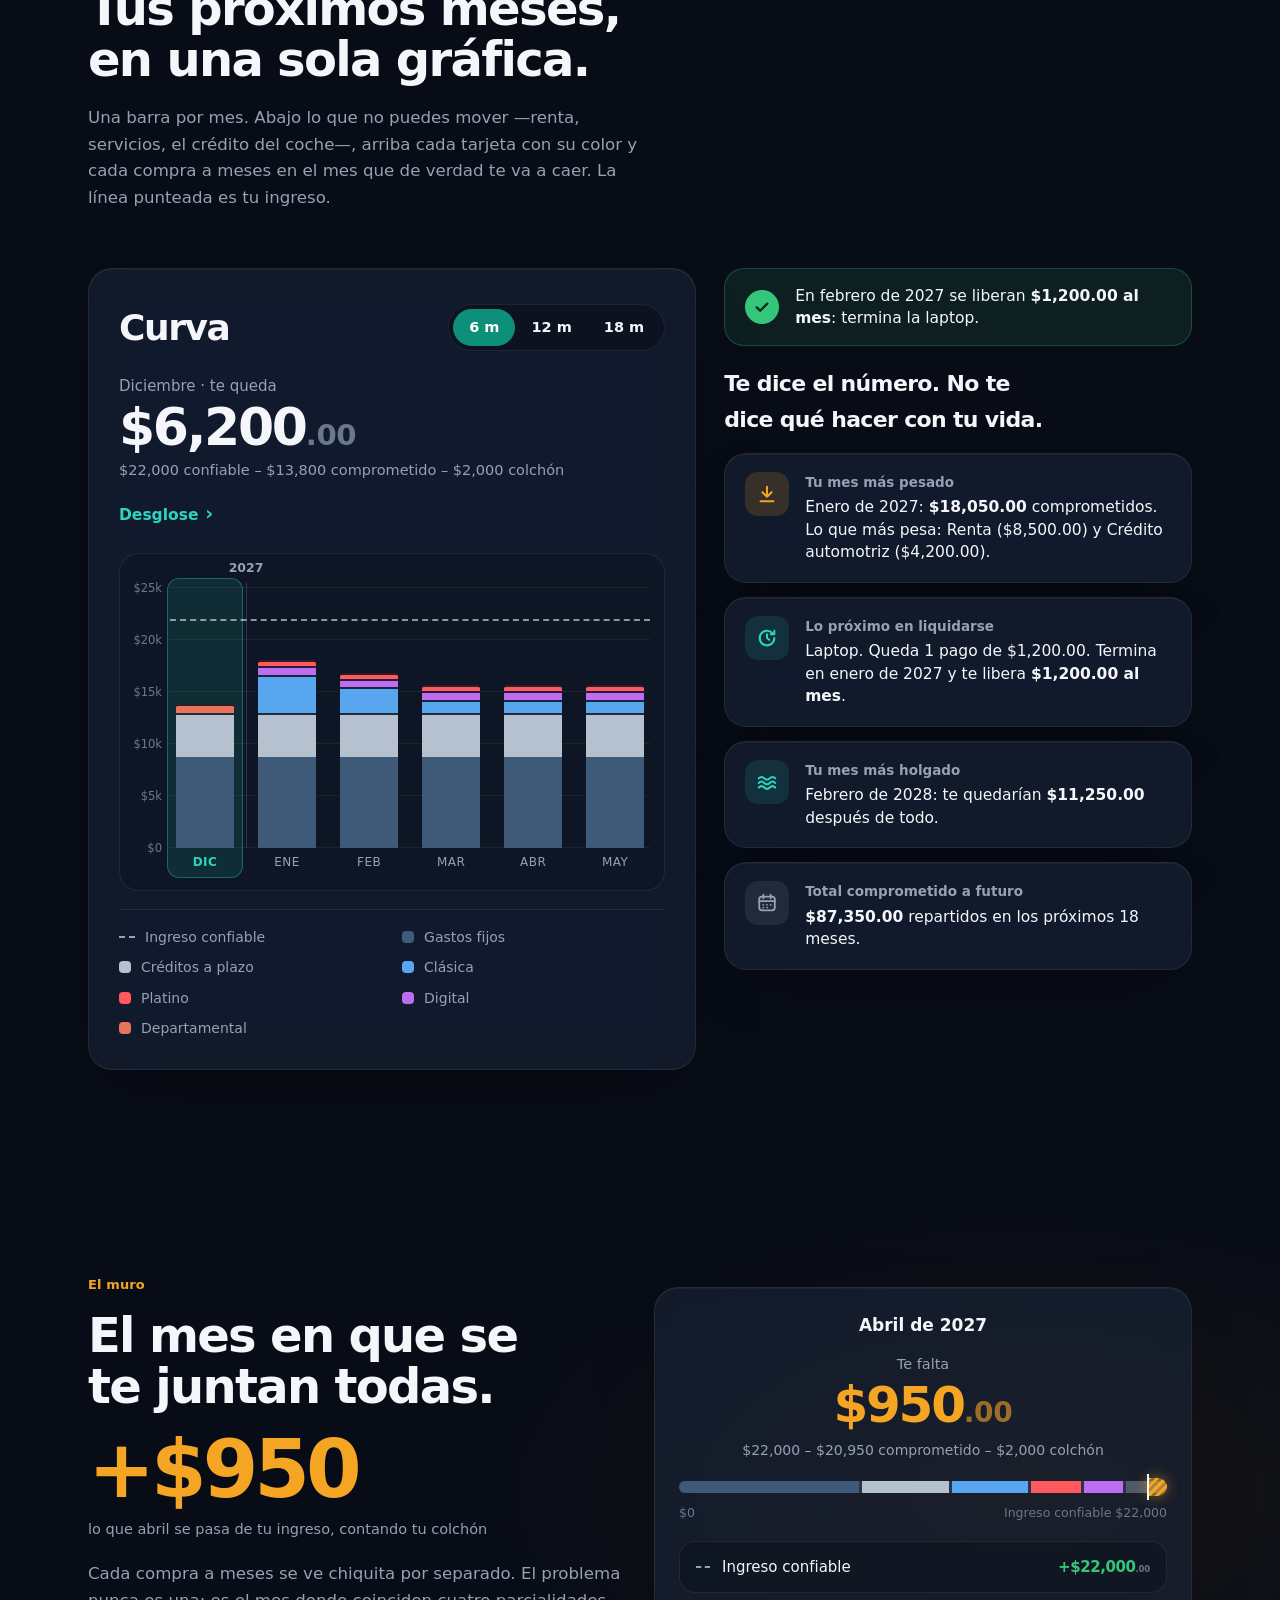
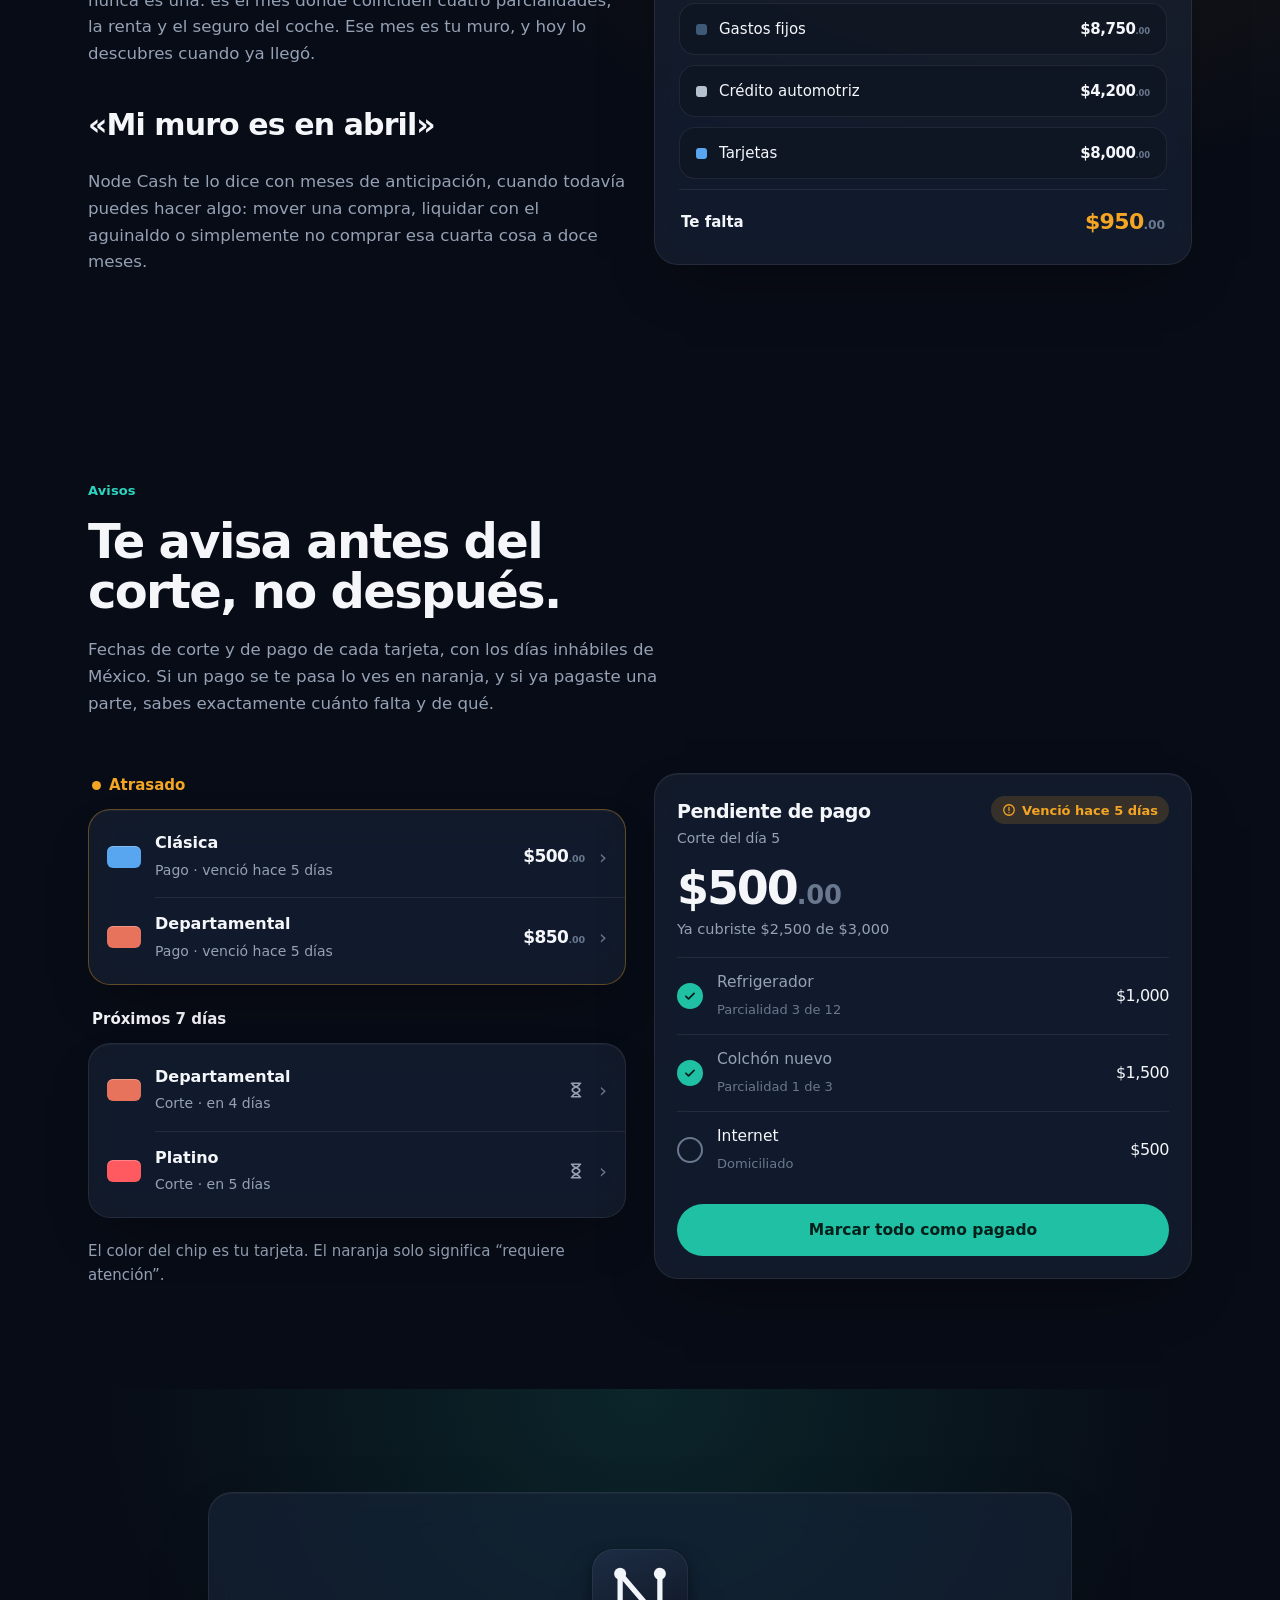
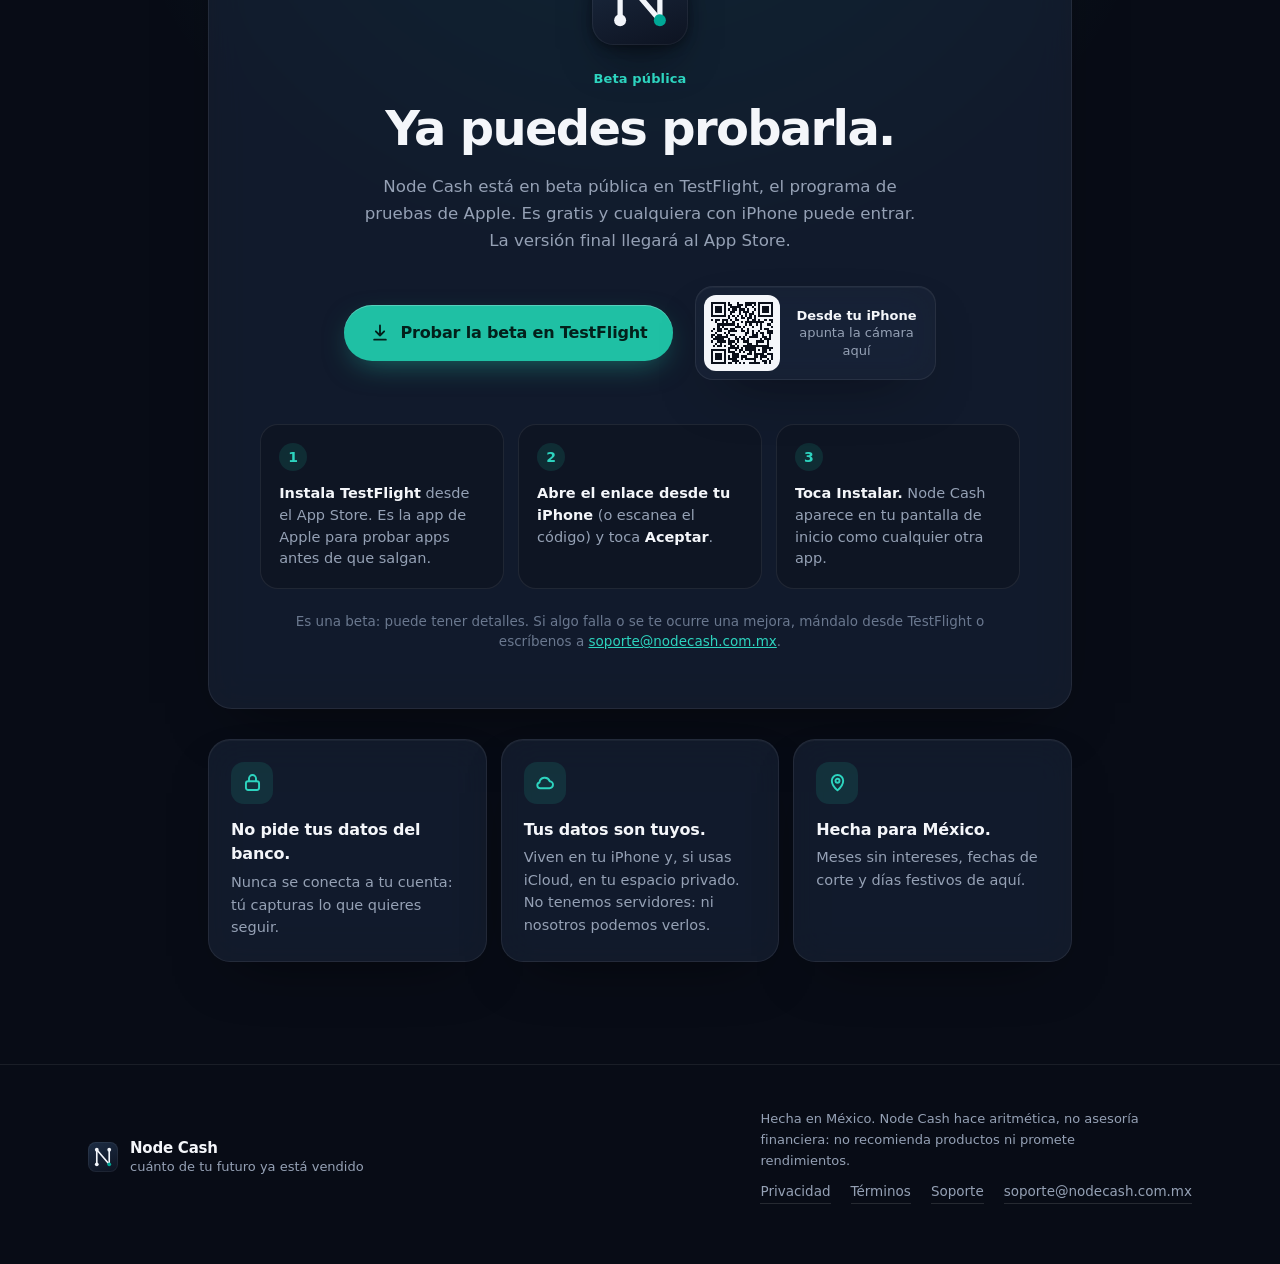
==== commit e2157647: "Rediseño del sitio con la estética de la app y beta pública en TestFlight - Nuevo estilo: fondo prof" ====
--- a/index.html
+++ b/index.html
@@ -2,14 +2,14 @@
 <html lang="es-MX">
 <head>
 <meta charset="utf-8">
-<meta name="viewport" content="width=device-width, initial-scale=1">
+<meta name="viewport" content="width=device-width, initial-scale=1, viewport-fit=cover">
 <title>Node Cash — cuánto de tu futuro ya está vendido</title>
-<meta name="description" content="Comprar a 12 meses sin intereses no es gastar $12,000 hoy: es vender $1,000 de cada uno de los próximos doce meses. Node Cash te enseña cuáles de tus meses ya están vendidos.">
+<meta name="description" content="Comprar a 12 meses sin intereses no es gastar $12,000 hoy: es vender $1,000 de cada uno de los próximos doce meses. Node Cash te enseña cuáles de tus meses ya están vendidos. Beta pública en TestFlight.">
 <meta name="color-scheme" content="dark">
-<meta name="theme-color" content="#0D1321">
+<meta name="theme-color" content="#0B1420">
 
 <meta property="og:title" content="Node Cash — cuánto de tu futuro ya está vendido">
-<meta property="og:description" content="Tus tarjetas, tus meses sin intereses y tus gastos fijos en una sola curva. Para saber en qué mes se te junta todo, antes de comprar.">
+<meta property="og:description" content="Tus tarjetas, tus meses sin intereses y tus gastos fijos en una sola curva. Ya puedes probar la beta en TestFlight.">
 <meta property="og:type" content="website">
 <meta property="og:locale" content="es_MX">
 <meta name="twitter:card" content="summary_large_image">
@@ -17,10 +17,17 @@
 <link rel="icon" href="assets/img/marca.svg" type="image/svg+xml">
 <link rel="apple-touch-icon" href="assets/img/marca.svg">
 <link rel="stylesheet" href="assets/css/estilo.css">
+<script>document.documentElement.classList.add('js')</script>
 </head>
 <body>
 
-<!-- El símbolo vive una sola vez y se reusa en cada tamaño. -->
+<!--
+  Enlace de la beta pública en TestFlight: https://testflight.apple.com/join/rabx4By2
+  Aparece en los enlaces con [data-testflight] (header, hero y sección #beta) y en el QR.
+  Cuando la app salga en el App Store, cambia esos href y regenera el QR.
+-->
+
+<!-- El símbolo y los íconos viven una sola vez y se reusan. -->
 <svg width="0" height="0" class="defs" aria-hidden="true" focusable="false">
   <symbol id="marca" viewBox="0 0 1024 1024">
     <path d="M300,264 L 300,760" fill="none" stroke="var(--linea)" stroke-width="56" stroke-linecap="round"/>
@@ -31,9 +38,26 @@
     <circle cx="724" cy="264" r="64" fill="var(--linea)"/>
     <circle cx="724" cy="760" r="64" fill="var(--nodo)"/>
   </symbol>
+  <symbol id="i-descarga" viewBox="0 0 24 24" fill="none" stroke="currentColor" stroke-width="2.2" stroke-linecap="round" stroke-linejoin="round"><path d="M12 3v12m0 0 5-5m-5 5-5-5M5 20h14"/></symbol>
+  <symbol id="i-check" viewBox="0 0 24 24" fill="none" stroke="currentColor" stroke-width="3" stroke-linecap="round" stroke-linejoin="round"><path d="m5 12.5 4.5 4.5L19 7.5"/></symbol>
+  <symbol id="i-alerta" viewBox="0 0 24 24" fill="none" stroke="currentColor" stroke-width="2.2" stroke-linecap="round"><circle cx="12" cy="12" r="9"/><path d="M12 7.5v5.5M12 16.5v.01"/></symbol>
+  <symbol id="i-reloj" viewBox="0 0 24 24" fill="none" stroke="currentColor" stroke-width="2.2" stroke-linecap="round" stroke-linejoin="round"><path d="M6 3h12M6 21h12M7 3c0 5 10 5 10 9s-10 4-10 9M17 3c0 5-10 5-10 9s10 4 10 9"/></symbol>
+  <symbol id="i-campana" viewBox="0 0 24 24" fill="none" stroke="currentColor" stroke-width="2" stroke-linecap="round" stroke-linejoin="round"><path d="M6 16V11a6 6 0 0 1 12 0v5l1.5 2h-15zM10 21h4"/></symbol>
+  <symbol id="i-tarjeta" viewBox="0 0 24 24"><rect x="2" y="4.5" width="20" height="15" rx="3.2" fill="currentColor"/><rect x="2" y="8" width="20" height="2.6" fill="#0A101C" opacity=".55"/><rect x="5" y="14" width="3.5" height="2.4" rx=".8" fill="#0A101C" opacity=".55"/></symbol>
+  <symbol id="i-fijos" viewBox="0 0 24 24" fill="none" stroke="currentColor" stroke-width="2.4" stroke-linecap="round" stroke-linejoin="round"><path d="M17 3l3 3-3 3M4 11V9a3 3 0 0 1 3-3h13M7 21l-3-3 3-3M20 13v2a3 3 0 0 1-3 3H4"/></symbol>
+  <symbol id="i-mas" viewBox="0 0 24 24" fill="none" stroke="currentColor" stroke-width="2.4" stroke-linecap="round"><path d="M12 4v16M4 12h16"/></symbol>
+  <symbol id="i-curva" viewBox="0 0 24 24" fill="none" stroke="currentColor" stroke-width="2.2" stroke-linecap="round" stroke-linejoin="round"><path d="M3 3v18h18M6 15l4-5 3 3 5-6"/><circle cx="10" cy="10" r=".6"/><circle cx="13" cy="13" r=".6"/></symbol>
+  <symbol id="i-config" viewBox="0 0 24 24"><path fill="currentColor" d="M13.6 2l.5 2.6 1.8.8 2.2-1.5 2.3 2.3-1.5 2.2.8 1.8 2.6.5v3.2l-2.6.5-.8 1.8 1.5 2.2-2.3 2.3-2.2-1.5-1.8.8-.5 2.6h-3.2l-.5-2.6-1.8-.8-2.2 1.5-2.3-2.3 1.5-2.2-.8-1.8L2 13.6v-3.2l2.6-.5.8-1.8-1.5-2.2 2.3-2.3 2.2 1.5 1.8-.8.5-2.6zM12 8.5a3.5 3.5 0 1 0 0 7 3.5 3.5 0 0 0 0-7z"/></symbol>
+  <symbol id="i-abajo" viewBox="0 0 24 24" fill="none" stroke="currentColor" stroke-width="2.2" stroke-linecap="round" stroke-linejoin="round"><path d="M12 4v11m0 0 5-5m-5 5-5-5M5 20h14"/></symbol>
+  <symbol id="i-cronometro" viewBox="0 0 24 24" fill="none" stroke="currentColor" stroke-width="2.2" stroke-linecap="round" stroke-linejoin="round"><path d="M20 12a8 8 0 1 1-2.3-5.6M20 4v4h-4M12 8v4l2.5 2"/></symbol>
+  <symbol id="i-olas" viewBox="0 0 24 24" fill="none" stroke="currentColor" stroke-width="2.2" stroke-linecap="round" stroke-linejoin="round"><path d="M3 8c2-2 4-2 6 0s4 2 6 0 4-2 6 0M3 13c2-2 4-2 6 0s4 2 6 0 4-2 6 0M3 18c2-2 4-2 6 0s4 2 6 0 4-2 6 0"/></symbol>
+  <symbol id="i-calendario" viewBox="0 0 24 24" fill="none" stroke="currentColor" stroke-width="2" stroke-linecap="round"><rect x="3.5" y="5" width="17" height="15" rx="3"/><path d="M3.5 10h17M8 3v4M16 3v4M8 14h.01M12 14h.01M16 14h.01M8 17h.01M12 17h.01"/></symbol>
+  <symbol id="i-candado" viewBox="0 0 24 24" fill="none" stroke="currentColor" stroke-width="2.2" stroke-linecap="round" stroke-linejoin="round"><rect x="4.5" y="10.5" width="15" height="10" rx="2.5"/><path d="M8 10.5V7.5a4 4 0 0 1 8 0v3"/></symbol>
+  <symbol id="i-nube" viewBox="0 0 24 24" fill="none" stroke="currentColor" stroke-width="2.2" stroke-linecap="round" stroke-linejoin="round"><path d="M7 18.5h10.5a4 4 0 0 0 .4-8 6 6 0 0 0-11.6 1.5A3.3 3.3 0 0 0 7 18.5z"/></symbol>
+  <symbol id="i-pin" viewBox="0 0 24 24" fill="none" stroke="currentColor" stroke-width="2.2" stroke-linecap="round" stroke-linejoin="round"><path d="M12 21s-6.5-5.6-6.5-11a6.5 6.5 0 0 1 13 0c0 5.4-6.5 11-6.5 11z"/><circle cx="12" cy="10" r="2.3"/></symbol>
 </svg>
 
-<a class="saltar" href="#curva">Saltar al contenido</a>
+<a class="saltar" href="#inicio">Saltar al contenido</a>
 
 <header class="barra">
   <div class="barra-in">
@@ -41,7 +65,12 @@
       <span class="ficha ficha--nav"><svg viewBox="0 0 1024 1024" aria-hidden="true"><use href="#marca"/></svg></span>
       <span>Node&nbsp;Cash</span>
     </a>
-    <a class="boton boton--chico" href="#pronto">Muy pronto</a>
+    <nav class="barra-nav" aria-label="Secciones">
+      <a href="#curva">La curva</a>
+      <a href="#avisos">Avisos</a>
+      <a href="soporte.html">Soporte</a>
+    </nav>
+    <a class="boton boton--chico" href="https://testflight.apple.com/join/rabx4By2" data-testflight>Probar la beta</a>
   </div>
 </header>
 
@@ -50,40 +79,118 @@
   <!-- ═══ HERO ═══════════════════════════════════════════════ -->
   <section class="banda banda--hero">
     <div class="contenido">
-      <p class="ceja">App para México · iPhone · en construcción</p>
-
-      <h1 class="titular">
-        Comprar a doce meses no es gastar <span class="monto">$12,000</span> hoy.<br>
-        <span class="titular-eco">Es vender <span class="monto">$1,000</span> de cada uno de tus próximos doce meses.</span>
-      </h1>
-
-      <div class="tira" role="img" aria-label="Doce columnas, una por mes, cada una con mil pesos ya comprometidos">
+      <div class="hero">
+        <div>
+          <a class="estado" href="#beta"><span class="estado-punto"></span>Beta pública en TestFlight · iPhone</a>
+
+          <h1 class="titular">
+            Comprar a doce meses no es gastar <span class="monto">$12,000</span> hoy.
+            <span class="titular-eco">Es vender <span class="monto">$1,000</span> de cada uno de tus próximos doce meses.</span>
+          </h1>
+
+          <p class="entrada">
+            Ese dinero no aparece en ningún lado. El banco te enseña el mes en curso; nadie te enseña
+            <span data-mes="4" data-formato="largo">marzo</span>. Node Cash junta tus tarjetas, tus compras a meses y tus gastos fijos, y te dice
+            cuánto de cada mes que viene ya tiene dueño.
+          </p>
+
+          <div class="acciones">
+            <a class="boton" href="https://testflight.apple.com/join/rabx4By2" data-testflight>
+              <svg aria-hidden="true"><use href="#i-descarga"/></svg>Probar la beta en TestFlight
+            </a>
+            <div class="qr vidrio" aria-hidden="true">
+              <span class="qr-codigo"><svg viewBox="0 0 29 29"><path stroke="#0A0F1A" d="M0 0.5h7m1 0h1m3 0h1m3 0h5m1 0h7m-29 1h1m5 0h1m1 0h2m2 0h3m1 0h3m1 0h1m1 0h1m5 0h1m-29 1h1m1 0h3m1 0h1m2 0h5m2 0h1m2 0h1m2 0h1m1 0h3m1 0h1m-29 1h1m1 0h3m1 0h1m1 0h1m1 0h2m1 0h3m1 0h1m2 0h1m1 0h1m1 0h3m1 0h1m-29 1h1m1 0h3m1 0h1m2 0h2m2 0h1m1 0h3m1 0h1m2 0h1m1 0h3m1 0h1m-29 1h1m5 0h1m2 0h1m3 0h1m2 0h1m1 0h2m2 0h1m5 0h1m-29 1h7m1 0h1m1 0h1m1 0h1m1 0h1m1 0h1m1 0h1m1 0h1m1 0h7m-21 1h1m2 0h1m2 0h2m1 0h2m1 0h1m-21 1h1m1 0h2m1 0h3m1 0h1m1 0h2m4 0h1m1 0h2m1 0h1m2 0h1m1 0h2m-27 1h1m2 0h1m1 0h1m2 0h1m3 0h1m1 0h9m3 0h1m-26 1h8m1 0h1m3 0h1m1 0h1m2 0h1m1 0h1m2 0h2m-25 1h1m1 0h1m5 0h3m1 0h1m3 0h1m3 0h1m4 0h1m-28 1h1m1 0h2m1 0h2m1 0h2m3 0h1m2 0h1m5 0h1m1 0h2m-27 1h1m2 0h2m3 0h4m2 0h2m1 0h1m1 0h1m2 0h1m3 0h3m-27 1h1m3 0h1m1 0h1m7 0h2m1 0h1m1 0h1m1 0h2m1 0h3m-29 1h2m1 0h2m2 0h1m1 0h2m5 0h1m2 0h3m2 0h1m2 0h1m-28 1h1m1 0h6m3 0h1m1 0h1m1 0h1m2 0h4m2 0h2m1 0h1m-27 1h5m2 0h1m2 0h2m1 0h2m1 0h1m5 0h1m1 0h3m-28 1h1m2 0h4m1 0h3m1 0h1m2 0h3m3 0h4m1 0h1m-25 1h1m1 0h1m3 0h2m1 0h1m5 0h2m2 0h1m4 0h1m-26 1h1m1 0h2m1 0h1m2 0h2m1 0h1m2 0h12m-19 1h5m1 0h1m1 0h5m3 0h5m-29 1h7m1 0h1m2 0h1m1 0h2m1 0h5m1 0h1m1 0h2m1 0h1m-28 1h1m5 0h1m1 0h3m2 0h1m1 0h1m2 0h1m1 0h1m3 0h2m-26 1h1m1 0h3m1 0h1m3 0h3m4 0h2m1 0h5m1 0h3m-29 1h1m1 0h3m1 0h1m1 0h1m1 0h3m1 0h3m3 0h2m1 0h3m2 0h1m-29 1h1m1 0h3m1 0h1m1 0h4m2 0h1m1 0h5m2 0h1m2 0h1m1 0h1m-29 1h1m5 0h1m3 0h3m7 0h1m3 0h2m1 0h1m-28 1h7m1 0h2m1 0h1m1 0h1m1 0h1m2 0h5m2 0h1m1 0h1"/></svg></span>
+              <span class="qr-txt"><b>Desde tu iPhone</b>apunta la cámara aquí</span>
+            </div>
+          </div>
+          <p class="acciones-nota">Gratis · Necesitas la app TestFlight de Apple · <a class="enlace-quieto" href="#beta">Cómo instalarla</a></p>
+        </div>
+
+        <!-- Pantalla Tarjetas, recreada con datos de ejemplo. -->
+        <div class="tel-marco" aria-hidden="true">
+          <div class="tel">
+            <span class="tel-isla"></span>
+            <div class="tel-estado"><span>9:41</span><i><b class="senal"></b><b class="bat"></b></i></div>
+            <div class="tel-pantalla">
+              <div class="tel-arriba">
+                <span class="tel-avatar">N</span>
+                <span class="tel-campana"><svg><use href="#i-campana"/></svg></span>
+              </div>
+              <p class="tel-saludo" data-saludo>Buenas noches</p>
+
+              <div class="tel-card">
+                <p class="tel-etq">Crédito total disponible</p>
+                <p class="tel-grande monto">$88,450<small>.00</small></p>
+                <p class="tel-sub">de $121,000.00 · usado $32,550.00</p>
+                <div class="tel-barra">
+                  <i style="width:11.3%; background:var(--c-azul)"></i>
+                  <i style="width:10.7%; background:var(--c-rojo)"></i>
+                  <i style="width:4.1%; background:var(--c-morado)"></i>
+                  <i style="width:.9%; background:var(--c-coral)"></i>
+                </div>
+                <div class="tel-leyenda">
+                  <span style="--c:var(--c-azul)">Clásica <b>$13,700</b></span>
+                  <span style="--c:var(--c-rojo)">Platino <b>$13,000</b></span>
+                  <span style="--c:var(--c-morado)">Digital <b>$5,000</b></span>
+                  <span style="--c:var(--c-coral)">Depto. <b>$850</b></span>
+                </div>
+                <p class="tel-pie">$30,700 en meses · $1,850 revolvente</p>
+              </div>
+
+              <div class="tel-card">
+                <p class="tel-fila-tit">Próximos pagos</p>
+                <div class="tel-pago">
+                  <span class="chip chip--ambar">Atrasado</span>
+                  <p>Clásica · venció hace 5 días</p>
+                  <span class="monto">$500<small>.00</small></span>
+                </div>
+                <div class="tel-pago">
+                  <span class="chip chip--teal">Corte</span>
+                  <p>Departamental · en 4 días</p>
+                  <svg class="tel-reloj"><use href="#i-reloj"/></svg>
+                </div>
+              </div>
+
+              <div class="tel-card tel-tarjeta">
+                <p class="tel-tarjeta-tit"><span class="color-tarjeta ct-azul"></span>Clásica<span class="chip chip--ambar"><svg><use href="#i-alerta"/></svg>Venció hace 5 días</span></p>
+                <div class="tel-dos">
+                  <div><p class="tel-etq">Disponible</p><p class="tel-grande monto">$36,300<small>.00</small></p></div>
+                  <div><p class="tel-etq">A pagar este mes</p><p class="monto">$500<small>.00</small></p></div>
+                </div>
+              </div>
+            </div>
+
+            <div class="tel-tabs">
+              <span class="tel-tab tel-tab--activa"><svg><use href="#i-tarjeta"/></svg>Tarjetas</span>
+              <span class="tel-tab"><svg><use href="#i-fijos"/></svg>Fijos</span>
+              <span class="tel-tab tel-tab--mas"><svg><use href="#i-mas"/></svg></span>
+              <span class="tel-tab"><svg><use href="#i-curva"/></svg>Curva</span>
+              <span class="tel-tab"><svg><use href="#i-config"/></svg>Config.</span>
+            </div>
+          </div>
+        </div>
+      </div>
+
+      <!-- La tira de doce meses: el momento de la página. -->
+      <div class="tira vidrio" role="img" aria-label="Doce columnas, una por mes, cada una con mil pesos ya comprometidos">
+        <div class="tira-cabeza">
+          <b>Una compra de $12,000 a 12 meses sin intereses</b>
+          <p>Cada columna es un mes. Lo verde ya está vendido.</p>
+        </div>
         <div class="tira-meses">
-          <div class="mes" style="--i:0"><span class="mes-barra"><span class="mes-lleno"></span><span class="mes-monto">$1,000</span></span><span class="mes-nombre">sep</span></div>
-          <div class="mes" style="--i:1"><span class="mes-barra"><span class="mes-lleno"></span></span><span class="mes-nombre">oct</span></div>
-          <div class="mes" style="--i:2"><span class="mes-barra"><span class="mes-lleno"></span></span><span class="mes-nombre">nov</span></div>
-          <div class="mes" style="--i:3"><span class="mes-barra"><span class="mes-lleno"></span></span><span class="mes-nombre">dic</span></div>
-          <div class="mes" style="--i:4"><span class="mes-barra"><span class="mes-lleno"></span></span><span class="mes-nombre">ene</span></div>
-          <div class="mes" style="--i:5"><span class="mes-barra"><span class="mes-lleno"></span></span><span class="mes-nombre">feb</span></div>
-          <div class="mes" style="--i:6"><span class="mes-barra"><span class="mes-lleno"></span></span><span class="mes-nombre">mar</span></div>
-          <div class="mes" style="--i:7"><span class="mes-barra"><span class="mes-lleno"></span></span><span class="mes-nombre">abr</span></div>
-          <div class="mes" style="--i:8"><span class="mes-barra"><span class="mes-lleno"></span></span><span class="mes-nombre">may</span></div>
-          <div class="mes" style="--i:9"><span class="mes-barra"><span class="mes-lleno"></span></span><span class="mes-nombre">jun</span></div>
-          <div class="mes" style="--i:10"><span class="mes-barra"><span class="mes-lleno"></span></span><span class="mes-nombre">jul</span></div>
-          <div class="mes" style="--i:11"><span class="mes-barra"><span class="mes-lleno"></span></span><span class="mes-nombre">ago</span></div>
-        </div>
-        <p class="tira-pie">Cada columna es un mes. Lo verde ya está vendido.</p>
-      </div>
-
-      <p class="entrada">
-        Ese dinero no aparece en ningún lado. El banco te enseña el mes en curso; nadie te enseña
-        marzo. Node Cash junta tus tarjetas, tus compras a meses y tus gastos fijos, y te dice
-        cuánto de cada mes que viene ya tiene dueño.
-      </p>
-
-      <div class="acciones">
-        <a class="boton" href="#pronto">Muy pronto en el App Store</a>
-        <a class="enlace-quieto" href="#curva">Ver de qué se trata</a>
+          <div class="mes" style="--i:0"><span class="mes-barra"><span class="mes-lleno"></span><span class="mes-monto">$1,000</span></span><span class="mes-nombre" data-mes="0" data-formato="corto">nov</span></div>
+          <div class="mes" style="--i:1"><span class="mes-barra"><span class="mes-lleno"></span></span><span class="mes-nombre" data-mes="1" data-formato="corto">dic</span></div>
+          <div class="mes" style="--i:2"><span class="mes-barra"><span class="mes-lleno"></span></span><span class="mes-nombre" data-mes="2" data-formato="corto">ene</span></div>
+          <div class="mes" style="--i:3"><span class="mes-barra"><span class="mes-lleno"></span></span><span class="mes-nombre" data-mes="3" data-formato="corto">feb</span></div>
+          <div class="mes" style="--i:4"><span class="mes-barra"><span class="mes-lleno"></span></span><span class="mes-nombre" data-mes="4" data-formato="corto">mar</span></div>
+          <div class="mes" style="--i:5"><span class="mes-barra"><span class="mes-lleno"></span></span><span class="mes-nombre" data-mes="5" data-formato="corto">abr</span></div>
+          <div class="mes" style="--i:6"><span class="mes-barra"><span class="mes-lleno"></span></span><span class="mes-nombre" data-mes="6" data-formato="corto">may</span></div>
+          <div class="mes" style="--i:7"><span class="mes-barra"><span class="mes-lleno"></span></span><span class="mes-nombre" data-mes="7" data-formato="corto">jun</span></div>
+          <div class="mes" style="--i:8"><span class="mes-barra"><span class="mes-lleno"></span></span><span class="mes-nombre" data-mes="8" data-formato="corto">jul</span></div>
+          <div class="mes" style="--i:9"><span class="mes-barra"><span class="mes-lleno"></span></span><span class="mes-nombre" data-mes="9" data-formato="corto">ago</span></div>
+          <div class="mes" style="--i:10"><span class="mes-barra"><span class="mes-lleno"></span></span><span class="mes-nombre" data-mes="10" data-formato="corto">sep</span></div>
+          <div class="mes" style="--i:11"><span class="mes-barra"><span class="mes-lleno"></span></span><span class="mes-nombre" data-mes="11" data-formato="corto">oct</span></div>
+        </div>
       </div>
     </div>
   </section>
@@ -91,257 +198,280 @@
   <!-- ═══ LA CURVA ═══════════════════════════════════════════ -->
   <section class="banda" id="curva">
     <div class="contenido">
-      <p class="ceja ceja--acento">La curva</p>
-      <h2 class="titulo">Tus próximos doce meses, en una sola gráfica.</h2>
-      <p class="parrafo">
-        Una barra por mes. Abajo lo que no puedes mover —renta, luz, internet—, arriba lo que tú
-        decidiste: cada tarjeta con su color, cada compra a meses en el mes que de verdad te va a
-        caer. La línea punteada es tu ingreso.
-      </p>
-
-      <figure class="grafica" data-revelar>
-        <svg viewBox="52 62 818 336" role="img" aria-labelledby="t-curva d-curva">
-          <title id="t-curva">Curva de compromisos de seis meses</title>
-          <desc id="d-curva">
-            Seis barras mensuales apiladas por gastos fijos y tres tarjetas. Octubre rebasa la línea
-            de ingreso confiable por $950; el excedente se marca en ámbar.
-          </desc>
-
-          <!-- línea de ingreso -->
-          <line class="g-ingreso" x1="70" y1="120" x2="850" y2="120"/>
-          <text class="g-nota" x="850" y="104" text-anchor="end">Tu ingreso · $22,000</text>
-
-          <!-- barras: fijos abajo, tarjetas arriba -->
-          <g class="g-barras">
-            <!-- sep -->
-            <g style="--i:0">
-              <rect class="g-fijos" x="100" y="230" width="74" height="70" rx="4"/>
-              <rect class="g-c1"    x="100" y="190" width="74" height="40"/>
-              <rect class="g-c2"    x="100" y="160" width="74" height="30"/>
-              <rect class="g-c3"    x="100" y="135" width="74" height="25" rx="4"/>
-            </g>
-            <!-- oct -->
-            <g style="--i:1">
-              <rect class="g-fijos" x="218" y="230" width="74" height="70" rx="4"/>
-              <rect class="g-c1"    x="218" y="175" width="74" height="55"/>
-              <rect class="g-c2"    x="218" y="130" width="74" height="45"/>
-              <rect class="g-c3"    x="218" y="95"  width="74" height="35" rx="4"/>
-              <rect class="g-muro"  x="218" y="95"  width="74" height="25" rx="4"/>
-            </g>
-            <!-- nov -->
-            <g style="--i:2">
-              <rect class="g-fijos" x="336" y="230" width="74" height="70" rx="4"/>
-              <rect class="g-c1"    x="336" y="190" width="74" height="40"/>
-              <rect class="g-c2"    x="336" y="160" width="74" height="30"/>
-              <rect class="g-c3"    x="336" y="130" width="74" height="30" rx="4"/>
-            </g>
-            <!-- dic -->
-            <g style="--i:3">
-              <rect class="g-fijos" x="454" y="230" width="74" height="70" rx="4"/>
-              <rect class="g-c1"    x="454" y="190" width="74" height="40"/>
-              <rect class="g-c2"    x="454" y="165" width="74" height="25"/>
-              <rect class="g-c3"    x="454" y="135" width="74" height="30" rx="4"/>
-            </g>
-            <!-- ene -->
-            <g style="--i:4">
-              <rect class="g-fijos" x="572" y="230" width="74" height="70" rx="4"/>
-              <rect class="g-c1"    x="572" y="200" width="74" height="30"/>
-              <rect class="g-c3"    x="572" y="175" width="74" height="25" rx="4"/>
-            </g>
-            <!-- feb -->
-            <g style="--i:5">
-              <rect class="g-fijos" x="690" y="230" width="74" height="70" rx="4"/>
-              <rect class="g-c3"    x="690" y="210" width="74" height="20" rx="4"/>
-            </g>
-          </g>
-
-          <!-- piso y meses -->
-          <line class="g-piso" x1="70" y1="300" x2="850" y2="300"/>
-          <g class="g-meses">
-            <text x="137" y="326">sep</text>
-            <text x="255" y="326">oct</text>
-            <text x="373" y="326">nov</text>
-            <text x="491" y="326">dic</text>
-            <text x="609" y="326">ene</text>
-            <text x="727" y="326">feb</text>
-          </g>
-
-          <!-- aviso -->
-          <g class="g-aviso" transform="translate(100,352)">
-            <rect x="0" y="0" width="330" height="34" rx="17"/>
-            <text x="20" y="22">Octubre rebasa tu ingreso por $950</text>
-          </g>
-        </svg>
-      </figure>
-
-      <ul class="leyenda">
-        <li><span class="punto punto--fijos"></span>Gastos fijos</li>
-        <li><span class="punto punto--c1"></span>Tarjeta azul</li>
-        <li><span class="punto punto--c2"></span>Tarjeta morada</li>
-        <li><span class="punto punto--c3"></span>Tarjeta coral</li>
-        <li><span class="punto punto--muro"></span>Lo que rebasa</li>
-      </ul>
+      <div class="cabeza">
+        <p class="ceja ceja--acento">La curva</p>
+        <h2 class="titulo">Tus próximos meses, en una sola gráfica.</h2>
+        <p class="parrafo">
+          Una barra por mes. Abajo lo que no puedes mover —renta, servicios, el crédito del coche—,
+          arriba cada tarjeta con su color y cada compra a meses en el mes que de verdad te va a caer.
+          La línea punteada es tu ingreso.
+        </p>
+      </div>
+
+      <div class="dos">
+        <!-- Pantalla Curva, recreada con datos de ejemplo. -->
+        <div class="curva vidrio" data-revelar>
+          <div class="curva-arriba">
+            <h3>Curva</h3>
+            <div class="segmentos" role="group" aria-label="Meses a mostrar">
+              <button type="button" data-rango="6" aria-pressed="true">6 m</button>
+              <button type="button" data-rango="12" aria-pressed="false">12 m</button>
+              <button type="button" data-rango="18" aria-pressed="false">18 m</button>
+            </div>
+          </div>
+
+          <div class="curva-queda">
+            <div>
+              <p class="tel-etq"><span data-mes="0" data-formato="Largo">Noviembre</span> · te queda</p>
+              <span class="monto monto--grande">$6,200<small>.00</small></span>
+              <p class="tel-sub">$22,000 confiable – $13,800 comprometido – $2,000 colchón</p>
+            </div>
+            <span class="desglose" aria-hidden="true">Desglose</span>
+          </div>
+
+          <div class="cv" data-rango="6" role="img" aria-label="Gráfica de barras apiladas: el mes actual compromete $13,800 de un ingreso confiable de $22,000; el siguiente mes es el más pesado con $18,050; al liquidarse el crédito del coche el compromiso baja a $8,750 al mes.">
+            <div class="cv-guias" aria-hidden="true">
+              <span style="bottom:0" data-v="$0"></span>
+              <span style="bottom:20%" data-v="$5k"></span>
+              <span style="bottom:40%" data-v="$10k"></span>
+              <span style="bottom:60%" data-v="$15k"></span>
+              <span style="bottom:80%" data-v="$20k"></span>
+              <span style="bottom:100%" data-v="$25k"></span>
+            </div>
+            <div class="cv-cols" aria-hidden="true">
+            <div class="cv-col actual" style="--i:0"><span class="cv-pila"><i class="cv-s cv-fijos" style="height:35.00%"></i><i class="cv-s cv-plazo" style="height:16.80%"></i><i class="cv-s cv-coral" style="height:3.40%"></i></span><span class="cv-et" data-mes="0" data-formato="corto">nov</span></div>
+            <div class="cv-col" style="--i:1"><span class="cv-pila"><i class="cv-s cv-fijos" style="height:35.00%"></i><i class="cv-s cv-plazo" style="height:16.80%"></i><i class="cv-s cv-azul" style="height:14.80%"></i><i class="cv-s cv-morado" style="height:3.20%"></i><i class="cv-s cv-rojo" style="height:2.40%"></i></span><span class="cv-et" data-mes="1" data-formato="corto">dic</span></div>
+            <div class="cv-col cv-enero" style="--i:2" data-anio="2027"><span class="cv-pila"><i class="cv-s cv-fijos" style="height:35.00%"></i><i class="cv-s cv-plazo" style="height:16.80%"></i><i class="cv-s cv-azul" style="height:10.00%"></i><i class="cv-s cv-morado" style="height:3.20%"></i><i class="cv-s cv-rojo" style="height:2.40%"></i></span><span class="cv-et" data-mes="2" data-formato="corto">ene</span></div>
+            <div class="cv-col" style="--i:3"><span class="cv-pila"><i class="cv-s cv-fijos" style="height:35.00%"></i><i class="cv-s cv-plazo" style="height:16.80%"></i><i class="cv-s cv-azul" style="height:5.20%"></i><i class="cv-s cv-morado" style="height:3.20%"></i><i class="cv-s cv-rojo" style="height:2.40%"></i></span><span class="cv-et" data-mes="3" data-formato="corto">feb</span></div>
+            <div class="cv-col" style="--i:4"><span class="cv-pila"><i class="cv-s cv-fijos" style="height:35.00%"></i><i class="cv-s cv-plazo" style="height:16.80%"></i><i class="cv-s cv-azul" style="height:5.20%"></i><i class="cv-s cv-morado" style="height:3.20%"></i><i class="cv-s cv-rojo" style="height:2.40%"></i></span><span class="cv-et" data-mes="4" data-formato="corto">mar</span></div>
+            <div class="cv-col" style="--i:5"><span class="cv-pila"><i class="cv-s cv-fijos" style="height:35.00%"></i><i class="cv-s cv-plazo" style="height:16.80%"></i><i class="cv-s cv-azul" style="height:5.20%"></i><i class="cv-s cv-morado" style="height:3.20%"></i><i class="cv-s cv-rojo" style="height:2.40%"></i></span><span class="cv-et" data-mes="5" data-formato="corto">abr</span></div>
+            <div class="cv-col" style="--i:6"><span class="cv-pila"><i class="cv-s cv-fijos" style="height:35.00%"></i><i class="cv-s cv-plazo" style="height:16.80%"></i><i class="cv-s cv-azul" style="height:4.00%"></i><i class="cv-s cv-morado" style="height:3.20%"></i><i class="cv-s cv-rojo" style="height:2.40%"></i></span><span class="cv-et" data-mes="6" data-formato="corto">may</span></div>
+            <div class="cv-col" style="--i:7"><span class="cv-pila"><i class="cv-s cv-fijos" style="height:35.00%"></i><i class="cv-s cv-plazo" style="height:16.80%"></i><i class="cv-s cv-azul" style="height:4.00%"></i><i class="cv-s cv-morado" style="height:3.20%"></i><i class="cv-s cv-rojo" style="height:2.40%"></i></span><span class="cv-et" data-mes="7" data-formato="corto">jun</span></div>
+            <div class="cv-col" style="--i:8"><span class="cv-pila"><i class="cv-s cv-fijos" style="height:35.00%"></i><i class="cv-s cv-plazo" style="height:16.80%"></i><i class="cv-s cv-azul" style="height:4.00%"></i><i class="cv-s cv-rojo" style="height:2.40%"></i></span><span class="cv-et" data-mes="8" data-formato="corto">jul</span></div>
+            <div class="cv-col" style="--i:9"><span class="cv-pila"><i class="cv-s cv-fijos" style="height:35.00%"></i><i class="cv-s cv-plazo" style="height:16.80%"></i><i class="cv-s cv-azul" style="height:4.00%"></i><i class="cv-s cv-rojo" style="height:2.40%"></i></span><span class="cv-et" data-mes="9" data-formato="corto">ago</span></div>
+            <div class="cv-col" style="--i:10"><span class="cv-pila"><i class="cv-s cv-fijos" style="height:35.00%"></i><i class="cv-s cv-plazo" style="height:16.80%"></i><i class="cv-s cv-azul" style="height:4.00%"></i><i class="cv-s cv-rojo" style="height:2.40%"></i></span><span class="cv-et" data-mes="10" data-formato="corto">sep</span></div>
+            <div class="cv-col" style="--i:11"><span class="cv-pila"><i class="cv-s cv-fijos" style="height:35.00%"></i><i class="cv-s cv-plazo" style="height:16.80%"></i><i class="cv-s cv-azul" style="height:4.00%"></i></span><span class="cv-et" data-mes="11" data-formato="corto">oct</span></div>
+            <div class="cv-col" style="--i:12"><span class="cv-pila"><i class="cv-s cv-fijos" style="height:35.00%"></i><i class="cv-s cv-plazo" style="height:16.80%"></i></span><span class="cv-et" data-mes="12" data-formato="corto">nov</span></div>
+            <div class="cv-col" style="--i:13"><span class="cv-pila"><i class="cv-s cv-fijos" style="height:35.00%"></i><i class="cv-s cv-plazo" style="height:16.80%"></i></span><span class="cv-et" data-mes="13" data-formato="corto">dic</span></div>
+            <div class="cv-col cv-enero" style="--i:14" data-anio="2028"><span class="cv-pila"><i class="cv-s cv-fijos" style="height:35.00%"></i></span><span class="cv-et" data-mes="14" data-formato="corto">ene</span></div>
+            <div class="cv-col" style="--i:15"><span class="cv-pila"><i class="cv-s cv-fijos" style="height:35.00%"></i></span><span class="cv-et" data-mes="15" data-formato="corto">feb</span></div>
+            <div class="cv-col" style="--i:16"><span class="cv-pila"><i class="cv-s cv-fijos" style="height:35.00%"></i></span><span class="cv-et" data-mes="16" data-formato="corto">mar</span></div>
+            <div class="cv-col" style="--i:17"><span class="cv-pila"><i class="cv-s cv-fijos" style="height:35.00%"></i></span><span class="cv-et" data-mes="17" data-formato="corto">abr</span></div>
+            </div>
+            <span class="cv-ingreso" aria-hidden="true"></span>
+          </div>
+
+          <ul class="cv-leyenda" aria-label="Leyenda">
+            <li class="raya">Ingreso confiable</li>
+            <li style="--c:var(--c-fijos)">Gastos fijos</li>
+            <li style="--c:var(--c-plazo)">Créditos a plazo</li>
+            <li style="--c:var(--c-azul)">Clásica</li>
+            <li style="--c:var(--c-rojo)">Platino</li>
+            <li style="--c:var(--c-morado)">Digital</li>
+            <li style="--c:var(--c-coral)">Departamental</li>
+          </ul>
+        </div>
+
+        <!-- Resumen: así habla la app. -->
+        <div class="resumen" data-revelar>
+          <div class="aviso-ok">
+            <span class="icono"><svg aria-hidden="true"><use href="#i-check"/></svg></span>
+            <p>En <span data-mes="2" data-formato="largo-anio">enero de 2027</span> se liberan <b>$1,200.00 al mes</b>: termina la laptop.</p>
+          </div>
+
+          <h3 class="resumen-tit">Te dice el número. No te dice qué hacer con tu vida.</h3>
+
+          <div class="dato vidrio">
+            <span class="tile tile--ambar"><svg aria-hidden="true"><use href="#i-abajo"/></svg></span>
+            <div>
+              <h4>Tu mes más pesado</h4>
+              <p><span data-mes="1" data-formato="Largo-anio">Diciembre de 2026</span>: <b>$18,050.00</b> comprometidos. Lo que más pesa: Renta ($8,500.00) y Crédito automotriz ($4,200.00).</p>
+            </div>
+          </div>
+          <div class="dato vidrio">
+            <span class="tile tile--teal"><svg aria-hidden="true"><use href="#i-cronometro"/></svg></span>
+            <div>
+              <h4>Lo próximo en liquidarse</h4>
+              <p>Laptop. Queda 1 pago de $1,200.00. Termina en <span data-mes="1" data-formato="largo-anio">diciembre de 2026</span> y te libera <b>$1,200.00 al mes</b>.</p>
+            </div>
+          </div>
+          <div class="dato vidrio">
+            <span class="tile tile--teal"><svg aria-hidden="true"><use href="#i-olas"/></svg></span>
+            <div>
+              <h4>Tu mes más holgado</h4>
+              <p><span data-mes="14" data-formato="Largo-anio">Enero de 2028</span>: te quedarían <b>$11,250.00</b> después de todo.</p>
+            </div>
+          </div>
+          <div class="dato vidrio">
+            <span class="tile tile--gris"><svg aria-hidden="true"><use href="#i-calendario"/></svg></span>
+            <div>
+              <h4>Total comprometido a futuro</h4>
+              <p><b>$87,350.00</b> repartidos en los próximos 18 meses.</p>
+            </div>
+          </div>
+        </div>
+      </div>
     </div>
   </section>
 
   <!-- ═══ EL MURO ════════════════════════════════════════════ -->
-  <section class="banda banda--muro">
+  <section class="banda banda--muro" id="muro">
     <div class="contenido">
-      <p class="ceja ceja--alerta">El muro</p>
-      <h2 class="titulo titulo--suelto">
-        El mes en que se te juntan todas.<br>
-        <span class="cifra-muro">+$950</span>
-      </h2>
-      <p class="cifra-pie">lo que octubre se pasa de tu ingreso</p>
-      <p class="parrafo parrafo--ancho">
-        Cada compra a meses se ve chiquita por separado. El problema nunca es una: es el mes donde
-        coinciden cuatro parcialidades, la renta y el seguro del coche. Ese mes es tu muro, y hoy
-        lo descubres cuando ya llegó.
-      </p>
-      <p class="frase-comunidad">«Mi muro es en marzo»</p>
-      <p class="parrafo">
-        La meta es que esa frase se entienda sin explicarla. Node Cash te la dice con meses de
-        anticipación, cuando todavía puedes hacer algo: mover una compra, liquidar con el aguinaldo,
-        o simplemente no comprar esa cuarta cosa a doce meses.
-      </p>
+      <div class="dos dos--parejo" style="margin-top:0; align-items:center">
+        <div>
+          <p class="ceja ceja--alerta">El muro</p>
+          <h2 class="titulo">El mes en que se te juntan todas.</h2>
+          <span class="cifra-muro monto">+$950</span>
+          <p class="cifra-pie">lo que <span data-mes="4" data-formato="largo">marzo</span> se pasa de tu ingreso, contando tu colchón</p>
+          <p class="parrafo">
+            Cada compra a meses se ve chiquita por separado. El problema nunca es una: es el mes donde
+            coinciden cuatro parcialidades, la renta y el seguro del coche. Ese mes es tu muro, y hoy
+            lo descubres cuando ya llegó.
+          </p>
+          <p class="frase-comunidad">«Mi muro es en <span data-mes="4" data-formato="largo">marzo</span>»</p>
+          <p class="parrafo">
+            Node Cash te lo dice con meses de anticipación, cuando todavía puedes hacer algo: mover una
+            compra, liquidar con el aguinaldo o simplemente no comprar esa cuarta cosa a doce meses.
+          </p>
+        </div>
+
+        <!-- Desglose de un mes que rebasa, recreado con datos de ejemplo. -->
+        <div class="desglose-card vidrio" data-revelar aria-hidden="true">
+          <p class="tit"><span data-mes="4" data-formato="Largo-anio">Marzo de 2027</span></p>
+          <p class="queda">Te falta<span class="monto">$950<small>.00</small></span></p>
+          <p class="formula">$22,000 – $20,950 comprometido – $2,000 colchón</p>
+          <div class="barra-desglose">
+            <div class="tel-barra">
+              <i style="width:38.1%; background:var(--c-fijos)"></i>
+              <i style="width:18.3%; background:var(--c-plazo)"></i>
+              <i style="width:16.1%; background:var(--c-azul)"></i>
+              <i style="width:10.5%; background:var(--c-rojo)"></i>
+              <i style="width:8.3%; background:var(--c-morado)"></i>
+              <i style="width:8.7%; background:rgba(255,255,255,.18)"></i>
+            </div>
+            <span class="pasado"></span>
+            <span class="marca-ingreso"></span>
+          </div>
+          <div class="barra-desglose-pie"><span>$0</span><span>Ingreso confiable $22,000</span></div>
+          <div class="renglones">
+            <div class="renglon raya"><span>Ingreso confiable</span><b class="monto verde">+$22,000<small>.00</small></b></div>
+            <div class="renglon" style="--c:var(--c-fijos)"><span>Gastos fijos</span><b class="monto">$8,750<small>.00</small></b></div>
+            <div class="renglon" style="--c:var(--c-plazo)"><span>Crédito automotriz</span><b class="monto">$4,200<small>.00</small></b></div>
+            <div class="renglon" style="--c:var(--c-azul)"><span>Tarjetas</span><b class="monto">$8,000<small>.00</small></b></div>
+            <div class="renglon total"><span>Te falta</span><b class="monto">$950<small>.00</small></b></div>
+          </div>
+        </div>
+      </div>
     </div>
   </section>
 
-  <!-- ═══ EL NOMBRE ══════════════════════════════════════════ -->
-  <section class="banda banda--marca" id="marca">
+  <!-- ═══ AVISOS ═════════════════════════════════════════════ -->
+  <section class="banda" id="avisos">
     <div class="contenido">
-      <p class="ceja ceja--acento">El nombre</p>
-      <h2 class="titulo">Un nodo es un punto donde llegan cosas.</h2>
-      <p class="parrafo">
-        Tres tarjetas, un crédito del coche y siete gastos fijos no son nueve problemas: son un solo
-        número al mes. Tu ingreso es uno solo, y por eso la cuenta también tiene que ser una sola.
-        Todo lo que debes entra a un punto — y ese punto es el que la app te enseña.
-      </p>
-
-      <figure class="convergencia" data-revelar>
-        <svg viewBox="0 0 760 260" role="img" aria-labelledby="t-conv">
-          <title id="t-conv">Cinco orígenes de gasto convergiendo en un solo punto</title>
-          <g class="c-aristas">
-            <path d="M158,38  C 310,38  370,130 512,130"/>
-            <path d="M158,84  C 310,84  370,130 512,130"/>
-            <path d="M158,130 L 512,130"/>
-            <path d="M158,176 C 310,176 370,130 512,130"/>
-            <path d="M158,222 C 310,222 370,130 512,130"/>
-          </g>
-          <g class="c-textos" text-anchor="end">
-            <text x="130" y="43">Tarjeta</text>
-            <text x="130" y="89">Tarjeta</text>
-            <text x="130" y="135">Tarjeta</text>
-            <text x="130" y="181">Coche</text>
-            <text x="130" y="227">Fijos</text>
-          </g>
-          <circle class="c-nodo c-nodo--azul"   cx="158" cy="38"  r="11"/>
-          <circle class="c-nodo c-nodo--morado" cx="158" cy="84"  r="11"/>
-          <circle class="c-nodo c-nodo--coral"  cx="158" cy="130" r="11"/>
-          <circle class="c-nodo c-nodo--verde"  cx="158" cy="176" r="11"/>
-          <circle class="c-nodo c-nodo--gris"   cx="158" cy="222" r="11"/>
-          <circle class="c-destino" cx="512" cy="130" r="26"/>
-          <g class="c-final" text-anchor="start">
-            <text x="558" y="124">Tu mes</text>
-            <text class="c-final-tenue" x="558" y="148">un solo número</text>
-          </g>
-        </svg>
-      </figure>
-
-      <div class="par">
+      <div class="cabeza">
+        <p class="ceja ceja--acento">Avisos</p>
+        <h2 class="titulo">Te avisa antes del corte, no después.</h2>
+        <p class="parrafo">
+          Fechas de corte y de pago de cada tarjeta, con los días inhábiles de México. Si un pago se te
+          pasa lo ves en naranja, y si ya pagaste una parte, sabes exactamente cuánto falta y de qué.
+        </p>
+      </div>
+
+      <div class="dos dos--parejo" aria-hidden="true">
+        <!-- Pantalla Avisos, recreada con datos de ejemplo. -->
+        <div class="pila-avisos" data-revelar>
+          <div>
+            <p class="lista-grupo lista-grupo--ambar">Atrasado</p>
+            <div class="lista vidrio lista--alerta">
+              <div class="fila">
+                <span class="color-tarjeta ct-azul"></span>
+                <div class="fila-txt"><b>Clásica</b><span>Pago · venció hace 5 días</span></div>
+                <span class="monto">$500<small>.00</small></span><span class="fila-flecha">›</span>
+              </div>
+              <div class="fila">
+                <span class="color-tarjeta ct-coral"></span>
+                <div class="fila-txt"><b>Departamental</b><span>Pago · venció hace 5 días</span></div>
+                <span class="monto">$850<small>.00</small></span><span class="fila-flecha">›</span>
+              </div>
+            </div>
+          </div>
+          <div>
+            <p class="lista-grupo">Próximos 7 días</p>
+            <div class="lista vidrio">
+              <div class="fila">
+                <span class="color-tarjeta ct-coral"></span>
+                <div class="fila-txt"><b>Departamental</b><span>Corte · en 4 días</span></div>
+                <svg><use href="#i-reloj"/></svg><span class="fila-flecha">›</span>
+              </div>
+              <div class="fila">
+                <span class="color-tarjeta ct-rojo"></span>
+                <div class="fila-txt"><b>Platino</b><span>Corte · en 5 días</span></div>
+                <svg><use href="#i-reloj"/></svg><span class="fila-flecha">›</span>
+              </div>
+            </div>
+          </div>
+          <p class="parrafo-chico">El color del chip es tu tarjeta. El naranja solo significa “requiere atención”.</p>
+        </div>
+
+        <!-- Detalle de tarjeta: pendiente de pago. -->
+        <div class="pendiente vidrio" data-revelar>
+          <div class="pendiente-arriba">
+            <div><h3>Pendiente de pago</h3><p>Corte del día 5</p></div>
+            <span class="chip chip--ambar"><svg><use href="#i-alerta"/></svg>Venció hace 5 días</span>
+          </div>
+          <span class="monto monto--grande">$500<small>.00</small></span>
+          <p class="pendiente-sub">Ya cubriste $2,500 de $3,000</p>
+          <ul class="checklist">
+            <li class="hecho"><span class="check check--ok"><svg><use href="#i-check"/></svg></span><div><b>Refrigerador</b><span>Parcialidad 3 de 12</span></div><span class="monto">$1,000</span></li>
+            <li class="hecho"><span class="check check--ok"><svg><use href="#i-check"/></svg></span><div><b>Colchón nuevo</b><span>Parcialidad 1 de 3</span></div><span class="monto">$1,500</span></li>
+            <li><span class="check"></span><div><b>Internet</b><span>Domiciliado</span></div><span class="monto">$500</span></li>
+          </ul>
+          <p class="boton-falso">Marcar todo como pagado</p>
+        </div>
+      </div>
+    </div>
+  </section>
+
+  <!-- ═══ BETA ═══════════════════════════════════════════════
+       Mientras la app esté en TestFlight, este bloque invita a la beta.
+       Cuando salga en el App Store, se vuelve el botón oficial de descarga. -->
+  <section class="banda banda--beta" id="beta">
+    <div class="contenido contenido--angosto" style="max-width:920px">
+      <div class="beta vidrio">
         <span class="ficha ficha--grande sombra"><svg viewBox="0 0 1024 1024" aria-hidden="true"><use href="#marca"/></svg></span>
-        <div class="par-txt">
-          <h3 class="subtitulo">Por eso el símbolo es una N que también es ese dibujo.</h3>
-          <p class="parrafo">
-            Cuatro puntos y tres líneas: la inicial del nombre y, al mismo tiempo, el camino de todo
-            lo que debes hacia un solo lugar. El punto de abajo a la derecha —el único en verde— es
-            donde llega todo. Es el número que la app existe para enseñarte.
-          </p>
-        </div>
-      </div>
-    </div>
-  </section>
-
-  <!-- ═══ EL COLOR ═══════════════════════════════════════════ -->
-  <section class="banda banda--color" id="color">
-    <div class="contenido">
-      <p class="ceja ceja--acento">El color</p>
-      <h2 class="titulo">Mar de noche, con una luz.</h2>
-      <p class="parrafo">
-        Azul profundo casi negro para el fondo, porque una app que se abre a las once de la noche
-        —que es cuando uno revisa cuánto debe— no debería deslumbrar. Encima, un solo verde azulado
-        para lo que importa, y un ámbar reservado para una sola cosa: el mes que se pasa.
-      </p>
-
-      <div class="paleta">
-        <figure class="tono tono--fondo"><figcaption><b>Fondo profundo</b><span>#0D1321</span></figcaption></figure>
-        <figure class="tono tono--marea"><figcaption><b>Marea</b><span>#1D2D44</span></figcaption></figure>
-        <figure class="tono tono--teal"><figcaption><b>Verde Node</b><span>#00A896</span></figcaption></figure>
-        <figure class="tono tono--tinta"><figcaption><b>Tinta</b><span>#F2F5FA</span></figcaption></figure>
-        <figure class="tono tono--ambar"><figcaption><b>Ámbar del muro</b><span>#FFA92E</span></figcaption></figure>
-      </div>
-
-      <p class="parrafo-chico parrafo--ancho">
-        Y un color por tarjeta, el que tú le pongas, para reconocerla dentro de la curva sin leer
-        nombres. Nunca se pinta la tarjeta entera de ese color: solo una franja y un tinte, porque
-        el color es para distinguir, no para decorar.
-      </p>
-      <div class="tarjetas-tira" aria-hidden="true">
-        <span style="background:#52A5EB"></span>
-        <span style="background:#FF5A5F"></span>
-        <span style="background:#BE6EF5"></span>
-        <span style="background:#E8735C"></span>
-        <span style="background:#E8D97A"></span>
-        <span style="background:#7A9D4F"></span>
-        <span style="background:#E0629E"></span>
-        <span style="background:#4A4750"></span>
-        <span style="background:#9B9B9B"></span>
-      </div>
-    </div>
-  </section>
-
-  <!-- ═══ CÓMO HABLA ═════════════════════════════════════════ -->
-  <section class="banda" id="voz">
-    <div class="contenido">
-      <p class="ceja ceja--acento">Cómo habla</p>
-      <h2 class="titulo">Te dice el número. No te dice qué hacer con tu vida.</h2>
-
-      <div class="voz-par">
-        <blockquote class="dice dice--si">
-          <p class="dice-frase">«Octubre rebasa tu ingreso por $950»</p>
-          <p class="dice-nota">Un hecho, con su cantidad y su mes. Tú decides.</p>
-        </blockquote>
-        <blockquote class="dice dice--no">
-          <p class="dice-frase">«Cuidado con tus gastos»</p>
-          <p class="dice-nota">Regaña, no aporta ningún dato y no ayuda a decidir nada.</p>
-        </blockquote>
-      </div>
-
-      <p class="parrafo parrafo--ancho">
-        Comprar a meses no es el enemigo: no ver lo que ya compraste, sí. Node Cash hace cuentas, no
-        recomendaciones de inversión, y no te va a decir que dejes de gastar. Te enseña el mes y se
-        calla.
-      </p>
-    </div>
-  </section>
-
-
-  <!-- ═══ MUY PRONTO ═══════════════════════════════════════════
-       Cuando la app esté publicada, este bloque se vuelve el botón
-       oficial de descarga (y los dos botones de arriba apuntan aquí). -->
-  <section class="banda banda--pronto" id="pronto">
-    <div class="contenido contenido--angosto">
-      <span class="ficha ficha--grande sombra"><svg viewBox="0 0 1024 1024" aria-hidden="true"><use href="#marca"/></svg></span>
-      <h2 class="titulo">Muy pronto en el App&nbsp;Store.</h2>
-      <p class="parrafo">
-        Node Cash está en sus últimos ajustes. Cuando esté lista para descargar, la vas a encontrar
-        en el App Store de tu iPhone como <b>Node Cash</b>, y aquí mismo aparecerá el enlace.
-      </p>
+        <p class="ceja ceja--acento">Beta pública</p>
+        <h2 class="titulo">Ya puedes probarla.</h2>
+        <p class="parrafo">
+          Node Cash está en beta pública en TestFlight, el programa de pruebas de Apple. Es gratis y
+          cualquiera con iPhone puede entrar. La versión final llegará al App Store.
+        </p>
+
+        <div class="beta-cta">
+          <a class="boton" href="https://testflight.apple.com/join/rabx4By2" data-testflight>
+            <svg aria-hidden="true"><use href="#i-descarga"/></svg>Probar la beta en TestFlight
+          </a>
+          <div class="qr vidrio" aria-hidden="true">
+            <span class="qr-codigo"><svg viewBox="0 0 29 29"><path stroke="#0A0F1A" d="M0 0.5h7m1 0h1m3 0h1m3 0h5m1 0h7m-29 1h1m5 0h1m1 0h2m2 0h3m1 0h3m1 0h1m1 0h1m5 0h1m-29 1h1m1 0h3m1 0h1m2 0h5m2 0h1m2 0h1m2 0h1m1 0h3m1 0h1m-29 1h1m1 0h3m1 0h1m1 0h1m1 0h2m1 0h3m1 0h1m2 0h1m1 0h1m1 0h3m1 0h1m-29 1h1m1 0h3m1 0h1m2 0h2m2 0h1m1 0h3m1 0h1m2 0h1m1 0h3m1 0h1m-29 1h1m5 0h1m2 0h1m3 0h1m2 0h1m1 0h2m2 0h1m5 0h1m-29 1h7m1 0h1m1 0h1m1 0h1m1 0h1m1 0h1m1 0h1m1 0h1m1 0h7m-21 1h1m2 0h1m2 0h2m1 0h2m1 0h1m-21 1h1m1 0h2m1 0h3m1 0h1m1 0h2m4 0h1m1 0h2m1 0h1m2 0h1m1 0h2m-27 1h1m2 0h1m1 0h1m2 0h1m3 0h1m1 0h9m3 0h1m-26 1h8m1 0h1m3 0h1m1 0h1m2 0h1m1 0h1m2 0h2m-25 1h1m1 0h1m5 0h3m1 0h1m3 0h1m3 0h1m4 0h1m-28 1h1m1 0h2m1 0h2m1 0h2m3 0h1m2 0h1m5 0h1m1 0h2m-27 1h1m2 0h2m3 0h4m2 0h2m1 0h1m1 0h1m2 0h1m3 0h3m-27 1h1m3 0h1m1 0h1m7 0h2m1 0h1m1 0h1m1 0h2m1 0h3m-29 1h2m1 0h2m2 0h1m1 0h2m5 0h1m2 0h3m2 0h1m2 0h1m-28 1h1m1 0h6m3 0h1m1 0h1m1 0h1m2 0h4m2 0h2m1 0h1m-27 1h5m2 0h1m2 0h2m1 0h2m1 0h1m5 0h1m1 0h3m-28 1h1m2 0h4m1 0h3m1 0h1m2 0h3m3 0h4m1 0h1m-25 1h1m1 0h1m3 0h2m1 0h1m5 0h2m2 0h1m4 0h1m-26 1h1m1 0h2m1 0h1m2 0h2m1 0h1m2 0h12m-19 1h5m1 0h1m1 0h5m3 0h5m-29 1h7m1 0h1m2 0h1m1 0h2m1 0h5m1 0h1m1 0h2m1 0h1m-28 1h1m5 0h1m1 0h3m2 0h1m1 0h1m2 0h1m1 0h1m3 0h2m-26 1h1m1 0h3m1 0h1m3 0h3m4 0h2m1 0h5m1 0h3m-29 1h1m1 0h3m1 0h1m1 0h1m1 0h3m1 0h3m3 0h2m1 0h3m2 0h1m-29 1h1m1 0h3m1 0h1m1 0h4m2 0h1m1 0h5m2 0h1m2 0h1m1 0h1m-29 1h1m5 0h1m3 0h3m7 0h1m3 0h2m1 0h1m-28 1h7m1 0h2m1 0h1m1 0h1m1 0h1m2 0h5m2 0h1m1 0h1"/></svg></span>
+            <span class="qr-txt"><b>Desde tu iPhone</b>apunta la cámara aquí</span>
+          </div>
+        </div>
+
+        <ol class="pasos">
+          <li><b>Instala TestFlight</b> desde el App Store. Es la app de Apple para probar apps antes de que salgan.</li>
+          <li><b>Abre el enlace desde tu iPhone</b> (o escanea el código) y toca <b>Aceptar</b>.</li>
+          <li><b>Toca Instalar.</b> Node Cash aparece en tu pantalla de inicio como cualquier otra app.</li>
+        </ol>
+
+        <p class="beta-nota">
+          Es una beta: puede tener detalles. Si algo falla o se te ocurre una mejora, mándalo desde
+          TestFlight o escríbenos a <a href="mailto:soporte@nodecash.com.mx">soporte@nodecash.com.mx</a>.
+        </p>
+      </div>
 
       <ul class="promesas">
-        <li><b>No pide tus datos del banco.</b> Nunca se conecta a tu cuenta: tú capturas lo que quieres seguir.</li>
-        <li><b>Tus datos son tuyos.</b> Viven en tu iPhone y, si usas iCloud, en tu espacio privado de iCloud. No tenemos servidores, y ni nosotros podemos verlos.</li>
-        <li><b>Hecha para México.</b> Meses sin intereses, fechas de corte y días festivos de aquí.</li>
+        <li class="vidrio"><span class="tile"><svg aria-hidden="true"><use href="#i-candado"/></svg></span><b>No pide tus datos del banco.</b>Nunca se conecta a tu cuenta: tú capturas lo que quieres seguir.</li>
+        <li class="vidrio"><span class="tile"><svg aria-hidden="true"><use href="#i-nube"/></svg></span><b>Tus datos son tuyos.</b>Viven en tu iPhone y, si usas iCloud, en tu espacio privado. No tenemos servidores: ni nosotros podemos verlos.</li>
+        <li class="vidrio"><span class="tile"><svg aria-hidden="true"><use href="#i-pin"/></svg></span><b>Hecha para México.</b>Meses sin intereses, fechas de corte y días festivos de aquí.</li>
       </ul>
     </div>
   </section>
--- a/assets/css/estilo.css
+++ b/assets/css/estilo.css
@@ -1,107 +1,148 @@
 /* ═══════════════════════════════════════════════════════════════
    Node Cash · sitio público
-   Oscuro a propósito: la app se diseñó en oscuro y así es como se
-   ve el producto. Colores tomados de la paleta de la app.
+   El sitio se viste igual que la app: fondo profundo con un brillo
+   verde azulado arriba, tarjetas de vidrio, verde menta como único
+   acento y ámbar reservado para lo que requiere atención.
+   Lo comparten index.html y las páginas legales (con legal.css).
    ═══════════════════════════════════════════════════════════════ */
 
 :root{
-  --fondo:#0D1321;
-  --marea:#1D2D44;
-  --marea-alta:#243452;
-  --tinta:#F2F5FA;
-  --tinta-2:#8FA5C0;
-  --teal:#00A896;
-  --teal-hondo:#007F71;
-  --ambar:#FFA92E;
-  --linea-tenue:rgba(116,140,171,.22);
-
-  --c-azul:#52A5EB;
-  --c-morado:#BE6EF5;
+  /* fondo y superficies */
+  --fondo:#080C16;
+  --fondo-alto:#0F2529;
+  --superficie:rgba(27,36,54,.62);
+  --superficie-alta:rgba(36,47,70,.72);
+  --borde:rgba(255,255,255,.075);
+  --borde-fuerte:rgba(255,255,255,.12);
+
+  /* texto */
+  --tinta:#F4F6FA;
+  --tinta-2:#95A1B5;
+  --tinta-3:#6A788F;
+
+  /* acentos */
+  --teal:#1FC0A4;
+  --teal-vivo:#2DD4BF;
+  --teal-hondo:#0E8F7A;
+  --teal-tinte:rgba(31,192,164,.14);
+  --verde-ok:#34C77B;
+  --ambar:#F5A524;
+  --ambar-tinte:rgba(245,165,36,.16);
+
+  /* colores de tarjeta y categorías (como en la curva de la app) */
+  --c-azul:#57A6EF;
+  --c-rojo:#FF5A5F;
+  --c-morado:#BE6CF2;
   --c-coral:#E8735C;
-  --c-verde:#7A9D4F;
-  --c-neutro:#3E5C76;
-
-  --display:-apple-system,BlinkMacSystemFont,"SF Pro Display",system-ui,"Segoe UI",Roboto,"Helvetica Neue",Arial,sans-serif;
+  --c-fijos:#3E5A78;
+  --c-plazo:#B6C1D0;
+
+  /* nombres heredados que usa legal.css */
+  --marea:var(--superficie);
+  --linea-tenue:var(--borde-fuerte);
+
+  --display:-apple-system,BlinkMacSystemFont,"SF Pro Display","SF Pro Text",system-ui,"Segoe UI",Roboto,"Helvetica Neue",Arial,sans-serif;
   --mono:ui-monospace,"SF Mono",SFMono-Regular,Menlo,Consolas,"Liberation Mono",monospace;
 
-  --ancho:1080px;
-  --aire:clamp(84px,11vw,152px);
+  --radio:24px;
+  --radio-chico:16px;
+  --ancho:1160px;
+  --aire:clamp(72px,8vw,112px);
+  --vidrio:saturate(170%) blur(18px);
 
   color-scheme:dark;
 }
 
 *{box-sizing:border-box}
 
-html{scroll-behavior:smooth}
+html{scroll-behavior:smooth; background:var(--fondo)}
 
 body{
-  margin:0;
-  background:var(--fondo);
+  margin:0; min-height:100vh;
+  background:
+    radial-gradient(110% 720px at 50% -160px, var(--fondo-alto) 0%, rgba(15,37,41,.45) 45%, transparent 75%),
+    linear-gradient(180deg,#0B1420 0, var(--fondo) 900px);
+  background-repeat:no-repeat;
   color:var(--tinta);
   font-family:var(--display);
   font-size:17px;
-  line-height:1.65;
+  line-height:1.6;
   -webkit-font-smoothing:antialiased;
   -webkit-text-size-adjust:100%;
 }
 
 h1,h2,h3{margin:0; font-weight:700; text-wrap:balance}
 p{margin:0}
-ul{margin:0; padding:0; list-style:none}
+ul,ol{margin:0; padding:0; list-style:none}
 svg{display:block}
 .defs{position:absolute; width:0; height:0; overflow:hidden}
 
-a{color:var(--teal)}
-:focus-visible{outline:2px solid var(--teal); outline-offset:4px; border-radius:6px}
+a{color:var(--teal-vivo)}
+:focus-visible{outline:2px solid var(--teal-vivo); outline-offset:4px; border-radius:8px}
 
 .saltar{
-  position:absolute; left:-9999px; top:0; z-index:30;
-  background:var(--teal); color:#06231F; padding:12px 18px;
-  border-radius:0 0 10px 0; text-decoration:none; font-size:14px; font-weight:600;
+  position:absolute; left:-9999px; top:0; z-index:40;
+  background:var(--teal); color:#04201B; padding:12px 18px;
+  border-radius:0 0 12px 0; text-decoration:none; font-size:14px; font-weight:600;
 }
 .saltar:focus{left:0}
+
+.solo-lector{
+  position:absolute; width:1px; height:1px; padding:0; margin:-1px;
+  overflow:hidden; clip:rect(0,0,0,0); white-space:nowrap; border:0;
+}
 
 /* ── estructura ───────────────────────────────────────────── */
 
 .banda{padding:var(--aire) 0; position:relative}
 .contenido{max-width:var(--ancho); margin:0 auto; padding:0 28px}
-.contenido--angosto{max-width:720px; text-align:center}
+.contenido--angosto{max-width:760px; text-align:center}
 
 .ceja{
-  font-family:var(--mono); font-size:11.5px; letter-spacing:.2em; text-transform:uppercase;
-  color:var(--tinta-2); margin-bottom:22px;
-}
-.ceja--acento{color:var(--teal)}
+  font-size:13px; font-weight:650; letter-spacing:.01em;
+  color:var(--tinta-2); margin-bottom:14px;
+}
+.ceja--acento{color:var(--teal-vivo)}
 .ceja--alerta{color:var(--ambar)}
 
 .titular{
-  font-size:clamp(31px,4.5vw,58px); line-height:1.06; letter-spacing:-.035em;
-  max-width:940px;
+  font-size:clamp(34px,4.2vw,54px); line-height:1.05; letter-spacing:-.04em;
 }
 .titular-eco{color:var(--tinta-2)}
-.monto{font-family:var(--mono); font-variant-numeric:tabular-nums; letter-spacing:-.03em}
-.titular-eco .monto{color:var(--teal)}
-
-.titulo{font-size:clamp(27px,3.7vw,45px); line-height:1.1; letter-spacing:-.03em; max-width:20ch}
-.titulo--suelto{max-width:24ch}
-.subtitulo{font-size:clamp(20px,2.2vw,25px); letter-spacing:-.022em; line-height:1.25; margin-bottom:14px}
-
-.parrafo{margin-top:22px; color:var(--tinta-2); font-size:clamp(16.5px,1.35vw,18.5px); max-width:56ch}
-.parrafo--ancho{max-width:64ch}
-.parrafo-chico{color:var(--tinta-2); font-size:15px; line-height:1.6}
-.parrafo-chico + .parrafo-chico{margin-top:12px}
+.titular-eco .monto{color:var(--teal-vivo)}
+
+.titulo{font-size:clamp(30px,3.8vw,48px); line-height:1.06; letter-spacing:-.035em; max-width:20ch}
+.subtitulo{font-size:clamp(20px,2vw,24px); letter-spacing:-.025em; line-height:1.2}
+
+.parrafo{margin-top:20px; color:var(--tinta-2); font-size:clamp(16.5px,1.3vw,18.5px); max-width:54ch}
+.parrafo--ancho{max-width:62ch}
+.parrafo-chico{color:var(--tinta-2); font-size:15px; line-height:1.55}
+
+/* Montos como en la app: los centavos más chicos y apagados. */
+.monto{font-variant-numeric:tabular-nums; letter-spacing:-.03em; white-space:nowrap}
+.monto small{font-size:.56em; font-weight:600; color:var(--tinta-3); letter-spacing:-.01em}
+
+/* ── botones ──────────────────────────────────────────────── */
 
 .boton{
-  display:inline-block; background:var(--teal); color:#06231F;
-  font-size:16px; font-weight:640; letter-spacing:-.01em;
-  padding:14px 26px; border-radius:99px; text-decoration:none;
+  display:inline-flex; align-items:center; gap:10px;
+  background:var(--teal); color:#03201B;
+  font-size:16px; font-weight:650; letter-spacing:-.01em;
+  padding:15px 26px; border-radius:99px; text-decoration:none;
   border:0; cursor:pointer; font-family:inherit;
+  box-shadow:0 10px 30px -10px rgba(31,192,164,.55), inset 0 1px 0 rgba(255,255,255,.25);
   transition:transform .18s ease, background .18s ease;
 }
-.boton:hover{background:#28C4B2; transform:translateY(-1px)}
-.boton--chico{padding:9px 18px; font-size:14px}
-.enlace-quieto{color:var(--tinta-2); text-decoration:none; font-size:15.5px; border-bottom:1px solid var(--linea-tenue); padding-bottom:2px}
+.boton:hover{background:var(--teal-vivo); transform:translateY(-1px)}
+.boton svg{width:20px; height:20px; flex:none}
+.boton--chico{padding:9px 16px; font-size:14px; box-shadow:none}
+
+.enlace-quieto{
+  color:var(--tinta-2); text-decoration:none; font-size:15.5px; font-weight:550;
+  display:inline-flex; align-items:center; gap:6px;
+}
 .enlace-quieto:hover{color:var(--tinta)}
+.enlace-quieto::after{content:"›"; font-size:1.3em; line-height:1; color:var(--teal-vivo)}
 
 /* ── el símbolo en sus tamaños ────────────────────────────── */
 
@@ -110,272 +151,582 @@
   background:linear-gradient(160deg,#1D2D44,#0D1321);
   border-radius:22.37%; display:block; flex:none; overflow:hidden;
   width:60px; height:60px;
+  box-shadow:inset 0 0 0 1px rgba(255,255,255,.06);
 }
 .ficha svg{width:100%; height:100%}
 .ficha--nav{width:30px; height:30px; border-radius:26%}
-.ficha--grande{width:120px; height:120px}
-.sombra{box-shadow:0 3px 10px rgba(5,8,14,.5), 0 22px 46px -18px rgba(5,8,14,.8)}
-
-/* ── barra ────────────────────────────────────────────────── */
+.ficha--grande{width:96px; height:96px}
+.sombra{box-shadow:0 3px 10px rgba(5,8,14,.5), 0 22px 46px -18px rgba(5,8,14,.8), inset 0 0 0 1px rgba(255,255,255,.06)}
+
+/* ── vidrio: la tarjeta de la app ─────────────────────────── */
+
+.vidrio{
+  background:var(--superficie);
+  border:1px solid var(--borde);
+  border-radius:var(--radio);
+  -webkit-backdrop-filter:var(--vidrio); backdrop-filter:var(--vidrio);
+  box-shadow:inset 0 1px 0 rgba(255,255,255,.04), 0 24px 60px -30px rgba(0,0,0,.6);
+}
+
+.chip{
+  display:inline-flex; align-items:center; gap:6px; white-space:nowrap;
+  font-size:13px; font-weight:600; line-height:1;
+  padding:7px 11px; border-radius:99px;
+}
+.chip--ambar{background:var(--ambar-tinte); color:var(--ambar)}
+.chip--teal{background:var(--teal-tinte); color:var(--teal-vivo)}
+.chip svg{width:14px; height:14px}
+
+.color-tarjeta{
+  width:30px; height:20px; border-radius:6px; flex:none; display:block;
+  box-shadow:inset 0 1px 0 rgba(255,255,255,.25);
+}
+.ct-azul{background:var(--c-azul)}
+.ct-rojo{background:var(--c-rojo)}
+.ct-morado{background:var(--c-morado)}
+.ct-coral{background:var(--c-coral)}
+
+/* ── barra (header flotante tipo tab bar) ─────────────────── */
 
 .barra{
-  position:sticky; top:0; z-index:20;
-  background:rgba(13,19,33,.78);
-  backdrop-filter:saturate(180%) blur(16px);
-  -webkit-backdrop-filter:saturate(180%) blur(16px);
-  border-bottom:1px solid rgba(116,140,171,.12);
+  position:sticky; top:12px; z-index:30;
+  padding:0 16px; margin-top:12px;
 }
 .barra-in{
-  max-width:var(--ancho); margin:0 auto; padding:12px 28px;
+  max-width:var(--ancho); margin:0 auto; padding:8px 8px 8px 16px;
   display:flex; align-items:center; justify-content:space-between; gap:16px;
+  background:rgba(22,30,46,.66);
+  border:1px solid var(--borde-fuerte);
+  border-radius:99px;
+  -webkit-backdrop-filter:var(--vidrio); backdrop-filter:var(--vidrio);
+  box-shadow:0 12px 40px -18px rgba(0,0,0,.7), inset 0 1px 0 rgba(255,255,255,.05);
 }
 .barra-marca{
   display:flex; align-items:center; gap:11px;
-  color:var(--tinta); text-decoration:none; font-weight:620; letter-spacing:-.02em; font-size:16px;
-}
+  color:var(--tinta); text-decoration:none; font-weight:650; letter-spacing:-.02em; font-size:16px;
+}
+.barra-nav{display:flex; align-items:center; gap:4px; margin-left:auto}
+.barra-nav a{
+  color:var(--tinta-2); text-decoration:none; font-size:14.5px; font-weight:550;
+  padding:8px 14px; border-radius:99px;
+}
+.barra-nav a:hover, .barra-nav a[aria-current="page"]{color:var(--tinta); background:rgba(255,255,255,.05)}
 
 /* ── hero ─────────────────────────────────────────────────── */
 
-.banda--hero{
-  padding-top:clamp(56px,8vw,104px);
-  overflow:hidden;
-}
-.banda--hero::before{
-  content:""; position:absolute; inset:-40% 0 auto -10%;
-  height:900px; pointer-events:none;
-  background:radial-gradient(58% 50% at 22% 42%, rgba(0,168,150,.16), transparent 68%);
-}
-.banda--hero > .contenido{position:relative}
-
-.entrada{margin-top:34px; color:var(--tinta-2); font-size:clamp(16.5px,1.4vw,19px); max-width:58ch}
-
-.acciones{display:flex; align-items:center; gap:26px; margin-top:38px; flex-wrap:wrap}
-
-/* la tira de doce meses — el momento de la página */
-.tira{margin-top:clamp(40px,5vw,60px)}
-.tira-meses{display:flex; gap:clamp(6px,1.1vw,14px); align-items:flex-end}
-.mes{flex:1 1 0; display:flex; flex-direction:column; align-items:stretch; gap:10px; position:relative}
+.banda--hero{padding-top:clamp(48px,7vw,96px); padding-bottom:clamp(64px,8vw,110px)}
+
+.hero{
+  display:grid; grid-template-columns:minmax(0,1.1fr) minmax(0,.9fr);
+  gap:clamp(32px,5vw,72px); align-items:center;
+}
+
+.estado{
+  display:inline-flex; align-items:center; gap:9px;
+  font-size:13.5px; font-weight:600; color:var(--teal-vivo);
+  background:var(--teal-tinte); border:1px solid rgba(45,212,191,.22);
+  padding:7px 14px 7px 12px; border-radius:99px; margin-bottom:26px;
+  text-decoration:none;
+}
+.estado:hover{background:rgba(31,192,164,.2)}
+.estado-punto{
+  width:8px; height:8px; border-radius:50%; background:var(--teal-vivo);
+  box-shadow:0 0 0 0 rgba(45,212,191,.6); animation:latido 2.2s ease-out infinite;
+}
+@keyframes latido{
+  0%{box-shadow:0 0 0 0 rgba(45,212,191,.55)}
+  70%{box-shadow:0 0 0 9px rgba(45,212,191,0)}
+  100%{box-shadow:0 0 0 0 rgba(45,212,191,0)}
+}
+
+.entrada{margin-top:26px; color:var(--tinta-2); font-size:clamp(16.5px,1.35vw,19px); max-width:52ch}
+
+.acciones{display:flex; align-items:center; gap:24px; margin-top:34px; flex-wrap:wrap}
+.acciones-nota{margin-top:16px; font-size:13.5px; color:var(--tinta-3)}
+
+/* QR: solo tiene sentido en computadora; en el iPhone el enlace basta. */
+.qr{display:none}
+@media (min-width:900px) and (hover:hover){
+  .qr{
+    display:flex; align-items:center; gap:14px;
+    padding:8px 16px 8px 8px; border-radius:18px;
+  }
+  .qr-codigo{
+    width:76px; height:76px; padding:7px; border-radius:12px; background:#F4F6FA; flex:none;
+  }
+  .qr-codigo svg{width:100%; height:100%; shape-rendering:crispEdges}
+  .qr-txt{font-size:13px; line-height:1.35; color:var(--tinta-2); max-width:15ch}
+  .qr-txt b{display:block; color:var(--tinta); font-weight:600}
+}
+
+/* ── el iPhone del hero (pantalla Tarjetas, hecha en HTML) ── */
+
+.tel-marco{display:flex; justify-content:center; position:relative}
+.tel-marco::before{
+  content:""; position:absolute; inset:8% 0 0; z-index:-1; pointer-events:none;
+  background:radial-gradient(50% 45% at 50% 45%, rgba(31,192,164,.22), transparent 70%);
+  filter:blur(10px);
+}
+
+.tel{
+  width:min(330px,calc(100% - 20px)); aspect-ratio:9/19.3;
+  container-type:inline-size;
+  position:relative; overflow:hidden;
+  border-radius:15% / 7%;
+  background:
+    radial-gradient(130% 40% at 50% -6%, #17383A 0%, rgba(16,40,44,.5) 50%, transparent 80%),
+    linear-gradient(180deg,#0C1824,#070A12 55%);
+  box-shadow:
+    0 0 0 9px #11151D, 0 0 0 10px #2A303B,
+    0 40px 80px -30px rgba(0,0,0,.85), 0 18px 40px -20px rgba(0,0,0,.7);
+  margin:10px;
+  user-select:none;
+}
+/* Todo dentro del teléfono se mide en em; el em sale del ancho del teléfono. */
+.tel > *{font-size:10.5px; font-size:3.45cqi}
+.tel *{line-height:1.3}
+.tel-isla{
+  position:absolute; top:2.6%; left:50%; transform:translateX(-50%);
+  width:30%; height:3.6%; background:#000; border-radius:99px; z-index:3;
+}
+.tel-estado{
+  display:flex; justify-content:space-between; align-items:center;
+  padding:6.2% 9% 0 11%; font-weight:600; font-size:1.3em; height:9%;
+}
+.tel-estado i{display:flex; gap:.35em; align-items:center}
+.tel-estado i b{display:block; background:var(--tinta); border-radius:2px}
+.tel-estado .bat{width:2em; height:.95em; border-radius:.3em}
+.tel-estado .senal{width:1.5em; height:.9em; background:linear-gradient(90deg,var(--tinta) 0 20%,transparent 20% 27%,var(--tinta) 27% 47%,transparent 47% 54%,var(--tinta) 54% 74%,transparent 74% 81%,var(--tinta) 81%); clip-path:polygon(0 100%,100% 0,100% 100%); border-radius:0}
+
+.tel-pantalla{padding:4% 5.5% 0}
+.tel-arriba{display:flex; justify-content:space-between; align-items:center}
+.tel-avatar{
+  width:3.4em; height:3.4em; border-radius:50%;
+  background:#123A36; color:var(--teal-vivo); font-weight:700; font-size:1.05em;
+  display:grid; place-items:center;
+}
+.tel-campana{
+  width:3.4em; height:3.4em; border-radius:50%; position:relative;
+  background:rgba(255,255,255,.08); border:1px solid var(--borde-fuerte);
+  display:grid; place-items:center;
+}
+.tel-campana svg{width:1.6em; height:1.6em}
+.tel-campana::after{
+  content:""; position:absolute; top:.65em; right:.7em; width:.65em; height:.65em;
+  border-radius:50%; background:var(--ambar); box-shadow:0 0 0 .15em #1D2633;
+}
+.tel-saludo{font-size:2.35em; letter-spacing:-.035em; margin:.55em 0 .5em; font-weight:700}
+
+.tel-card{
+  background:rgba(30,39,58,.66); border:1px solid var(--borde);
+  border-radius:1.9em; padding:1.35em 1.45em; margin-bottom:.95em;
+}
+.tel-etq{color:var(--tinta-2); font-size:1.12em}
+.tel-grande{font-size:3.05em; font-weight:700; letter-spacing:-.04em; margin:.05em 0 .05em}
+.tel-sub{color:var(--tinta-2); font-size:1.08em}
+.tel-barra{display:flex; gap:2px; height:.5em; border-radius:99px; overflow:hidden; background:#2A3447; margin:1.1em 0 .95em}
+.tel-barra i{display:block; height:100%}
+.tel-leyenda{display:grid; grid-template-columns:1fr 1fr; gap:.35em 1.2em; font-size:1.02em}
+.tel-leyenda span{display:flex; align-items:center; gap:.45em; color:var(--tinta-2)}
+.tel-leyenda b{margin-left:auto; color:var(--tinta); font-weight:500}
+.tel-leyenda span::before{content:""; width:.7em; height:.7em; border-radius:.18em; background:var(--c)}
+.tel-pie{color:var(--tinta-2); font-size:.98em; margin-top:.9em}
+
+.tel-fila-tit{display:flex; justify-content:space-between; align-items:center; font-weight:700; font-size:1.3em}
+.tel-fila-tit::after{content:"›"; color:var(--tinta-2); font-weight:400; font-size:1.3em}
+.tel-pago{display:flex; align-items:center; gap:.8em; margin-top:.75em; font-size:1.08em}
+.tel-pago .chip{font-size:.92em; padding:.45em .7em}
+.tel-pago p{flex:1; min-width:0}
+.tel-pago .monto{font-weight:700; font-size:1.1em}
+.tel-reloj{width:1.25em; height:1.25em; color:var(--tinta-2); flex:none}
+
+.tel-tarjeta{
+  background:linear-gradient(180deg,rgba(53,88,128,.62),rgba(40,64,96,.55));
+  border-color:rgba(87,166,239,.2);
+}
+.tel-tarjeta-tit{display:flex; align-items:center; gap:.7em; font-weight:700; font-size:1.3em}
+.tel-tarjeta-tit .color-tarjeta{width:1.9em; height:1.35em; border-radius:.35em}
+.tel-tarjeta-tit .chip{margin-left:auto; font-size:.7em; padding:.45em .7em}
+.tel-dos{display:flex; justify-content:space-between; align-items:flex-end; margin-top:.8em}
+.tel-dos .tel-grande{font-size:2.4em}
+.tel-dos > div:last-child{text-align:right}
+.tel-dos > div:last-child .monto{font-size:1.45em; font-weight:700}
+
+.tel-tabs{
+  position:absolute; left:4%; right:4%; bottom:2.6%; z-index:2;
+  display:flex; justify-content:space-around; align-items:center;
+  padding:.45em; border-radius:99px;
+  background:rgba(40,50,68,.62); border:1px solid var(--borde-fuerte);
+  -webkit-backdrop-filter:blur(12px); backdrop-filter:blur(12px);
+}
+.tel-tab{
+  display:flex; flex-direction:column; align-items:center; gap:.2em;
+  font-size:.95em; font-weight:600; padding:.55em .9em; border-radius:99px; color:var(--tinta);
+}
+.tel-tab svg{width:2em; height:2em}
+.tel-tab--activa{background:rgba(10,16,28,.72); color:var(--teal-vivo)}
+.tel-tab--mas{color:var(--teal-vivo)}
+.tel-tab--mas svg{width:2.2em; height:2.2em}
+
+/* ── la tira de doce meses ────────────────────────────────── */
+
+.tira{margin-top:clamp(48px,6vw,72px); padding:clamp(20px,2.6vw,30px)}
+.tira-cabeza{display:flex; justify-content:space-between; align-items:baseline; gap:16px; flex-wrap:wrap; margin-bottom:20px}
+.tira-cabeza p{color:var(--tinta-2); font-size:14.5px}
+.tira-cabeza b{color:var(--tinta); font-weight:650; font-size:16px}
+.tira-meses{display:flex; gap:clamp(5px,1vw,12px); align-items:flex-end}
+.mes{flex:1 1 0; display:flex; flex-direction:column; align-items:stretch; gap:10px; position:relative; min-width:0}
 .mes-barra{
-  display:block; height:clamp(96px,13vw,146px); border-radius:8px;
-  background:linear-gradient(180deg, rgba(36,52,82,.5), rgba(29,45,68,.9));
-  border:1px solid rgba(116,140,171,.16);
+  display:block; height:clamp(90px,11vw,132px); border-radius:10px;
+  background:rgba(255,255,255,.04);
+  border:1px solid var(--borde);
   position:relative; overflow:hidden;
 }
 .mes-lleno{
   position:absolute; left:0; right:0; bottom:0; height:34%;
-  background:linear-gradient(180deg,var(--teal),var(--teal-hondo));
+  background:linear-gradient(180deg,var(--teal-vivo),var(--teal-hondo));
   transform:scaleY(0); transform-origin:bottom;
   animation:llenar .52s cubic-bezier(.2,.75,.25,1) forwards;
-  animation-delay:calc(var(--i) * .065s + .25s);
+  animation-delay:calc(var(--i) * .065s + .3s);
 }
 .mes-nombre{
-  font-family:var(--mono); font-size:11px; letter-spacing:.1em; text-transform:uppercase;
+  font-size:11.5px; font-weight:600; letter-spacing:.04em; text-transform:uppercase;
   color:var(--tinta-2); text-align:center;
 }
+.mes:first-child .mes-nombre{color:var(--teal-vivo)}
 /* El monto va sobre el relleno, no dentro: el relleno se anima con
    scaleY y estiraría el texto. */
 .mes-monto{
   position:absolute; left:0; right:0; bottom:9px;
-  font-family:var(--mono); font-size:11px; letter-spacing:-.02em;
-  color:#06231F; text-align:center; white-space:nowrap;
-  opacity:0; animation:aparecer .4s ease forwards; animation-delay:1.05s;
-}
-.tira-pie{margin-top:18px; font-family:var(--mono); font-size:12.5px; color:var(--tinta-2); letter-spacing:.02em}
+  font-size:11.5px; font-weight:650; letter-spacing:-.02em;
+  color:#03201B; text-align:center; white-space:nowrap;
+  opacity:0; animation:aparecer .4s ease forwards; animation-delay:1.1s;
+}
 
 @keyframes llenar{from{transform:scaleY(0)} to{transform:scaleY(1)}}
 @keyframes aparecer{from{opacity:0; transform:translateY(4px)} to{opacity:1; transform:none}}
 
-/* ── la curva ─────────────────────────────────────────────── */
-
-.grafica{
-  margin:clamp(36px,4.5vw,54px) 0 0;
-  background:linear-gradient(170deg,rgba(29,45,68,.72),rgba(13,19,33,.4));
-  border:1px solid rgba(116,140,171,.16); border-radius:18px;
-  padding:clamp(16px,2.4vw,30px);
-}
-.grafica svg{width:100%; height:auto}
-
-.g-ingreso{stroke:var(--tinta-2); stroke-width:2; stroke-dasharray:7 9; opacity:.85}
-.g-piso{stroke:rgba(116,140,171,.3); stroke-width:1}
-.g-nota, .g-meses text, .g-aviso text{font-family:var(--mono); font-size:13px}
-.g-nota{fill:var(--tinta-2); letter-spacing:.02em}
-.g-meses text{fill:var(--tinta-2); text-anchor:middle; letter-spacing:.12em; text-transform:uppercase}
-.g-fijos{fill:var(--c-neutro)}
-.g-c1{fill:var(--c-azul)}
-.g-c2{fill:var(--c-morado)}
-.g-c3{fill:var(--c-coral)}
-.g-muro{fill:var(--ambar)}
-.g-aviso rect{fill:rgba(255,169,46,.14)}
-.g-aviso text{fill:var(--ambar); letter-spacing:.01em}
-
-.g-barras g{
-  transform-box:view-box; transform-origin:0 300px; transform:scaleY(0);
+/* ── secciones con dos columnas ───────────────────────────── */
+
+.cabeza{max-width:720px}
+.dos{
+  display:grid; grid-template-columns:minmax(0,1.3fr) minmax(0,1fr);
+  gap:clamp(18px,2.4vw,28px); margin-top:clamp(36px,4.5vw,56px); align-items:start;
+}
+.dos--parejo{grid-template-columns:repeat(2,minmax(0,1fr))}
+
+/* ── la curva (pantalla Curva, en HTML) ───────────────────── */
+
+.curva{padding:clamp(20px,2.6vw,30px)}
+.curva-arriba{display:flex; justify-content:space-between; align-items:center; gap:16px; flex-wrap:wrap}
+.curva-arriba h3{font-size:clamp(28px,3vw,36px); letter-spacing:-.04em}
+
+.segmentos{
+  display:inline-flex; padding:4px; border-radius:99px;
+  background:rgba(10,15,26,.6); border:1px solid var(--borde);
+}
+.segmentos button{
+  font:inherit; font-size:14.5px; font-weight:600; color:var(--tinta);
+  background:transparent; border:0; cursor:pointer;
+  padding:7px 16px; border-radius:99px; transition:background .2s ease, color .2s ease;
+}
+.segmentos button[aria-pressed="true"]{background:var(--teal-hondo); color:#fff}
+.segmentos button:not([aria-pressed="true"]):hover{background:rgba(255,255,255,.06)}
+
+.curva-queda{display:flex; justify-content:space-between; align-items:flex-end; gap:16px; flex-wrap:wrap; margin-top:18px}
+.curva-queda .tel-etq{font-size:15px}
+.curva-queda .monto--grande{font-size:clamp(38px,4.4vw,52px); font-weight:700; letter-spacing:-.045em; line-height:1.05; display:block; margin:2px 0 4px}
+.curva-queda .tel-sub{font-size:14.5px}
+.desglose{color:var(--teal-vivo); font-weight:650; font-size:15.5px; white-space:nowrap}
+.desglose::after{content:" ›"; font-size:1.25em}
+
+/* la gráfica: 18 columnas en el HTML; el rango solo oculta las de más */
+.cv{
+  --alto:clamp(200px,24vw,260px); --eje:44px; --gap:clamp(4px,1vw,12px);
+  position:relative; margin-top:24px;
+  border-radius:20px; background:rgba(10,15,26,.35); border:1px solid var(--borde);
+  padding:34px 14px 12px 6px;
+}
+.cv-guias{position:absolute; top:34px; left:calc(6px + var(--eje)); right:14px; height:var(--alto); pointer-events:none}
+.cv-guias span{
+  position:absolute; left:0; right:0; border-top:1px solid rgba(255,255,255,.06);
+  font-size:11.5px; color:var(--tinta-3);
+}
+.cv-guias span::before{content:attr(data-v); position:absolute; right:calc(100% + 8px); top:-.75em; white-space:nowrap}
+.cv-ingreso{
+  position:absolute; left:calc(6px + var(--eje)); right:14px; z-index:2;
+  top:calc(34px + var(--alto) * .12);
+  border-top:2px dashed rgba(220,228,240,.62); pointer-events:none;
+}
+.cv-cols{display:flex; gap:var(--gap); margin-left:var(--eje); position:relative; z-index:1}
+.cv-col{
+  flex:1 1 0; min-width:0; position:relative;
+  display:grid; grid-template-rows:var(--alto) 30px;
+}
+.cv-pila{
+  display:flex; flex-direction:column-reverse; height:100%; padding:0 clamp(2px,.6vw,6px);
+  transform-origin:bottom;
   transition:transform .8s cubic-bezier(.2,.75,.25,1);
-  transition-delay:calc(var(--i) * .09s);
-}
-.revelado .g-barras g{transform:scaleY(1)}
-
-.leyenda{
-  display:flex; flex-wrap:wrap; gap:10px 26px; margin-top:22px;
-  font-family:var(--mono); font-size:12.5px; color:var(--tinta-2);
-}
-.leyenda li{display:flex; align-items:center; gap:9px}
-.punto{width:11px; height:11px; border-radius:3px; display:block}
-.punto--fijos{background:var(--c-neutro)}
-.punto--c1{background:var(--c-azul)}
-.punto--c2{background:var(--c-morado)}
-.punto--c3{background:var(--c-coral)}
-.punto--muro{background:var(--ambar)}
+  transition-delay:calc(var(--i) * .05s);
+}
+.js .cv-pila{transform:scaleY(0)}
+.js .revelado .cv-pila{transform:scaleY(1)}
+.cv-s{display:block; flex:none; border-top:2px solid rgba(12,17,28,.85)}
+.cv-s:last-child{border-radius:3px 3px 0 0}
+.cv-fijos{background:var(--c-fijos); border-top:0}
+.cv-plazo{background:var(--c-plazo)}
+.cv-azul{background:var(--c-azul)}
+.cv-morado{background:var(--c-morado)}
+.cv-rojo{background:var(--c-rojo)}
+.cv-coral{background:var(--c-coral)}
+.cv-et{
+  align-self:center; text-align:center; font-size:12px; font-weight:500;
+  letter-spacing:.04em; text-transform:uppercase; color:var(--tinta-2); white-space:nowrap;
+  /* Ancho cero y centrado: el nombre se desborda parejo y no ensancha la columna. */
+  justify-self:center; width:0; display:flex; justify-content:center;
+}
+.cv-col.actual::before{
+  content:""; position:absolute; inset:-10px -3px 0; z-index:-1;
+  background:rgba(31,192,164,.14); border:1px solid rgba(45,212,191,.35); border-radius:12px;
+}
+.cv-col.actual .cv-et{color:var(--teal-vivo); font-weight:700}
+.cv-col.cv-enero::before{
+  content:""; position:absolute; top:-6px; left:calc(var(--gap) / -2); height:calc(var(--alto) + 6px);
+  border-left:1px solid rgba(255,255,255,.14);
+}
+.cv-col.cv-enero::after{
+  content:attr(data-anio); position:absolute; top:-30px; left:calc(var(--gap) / -2);
+  transform:translateX(-50%); font-size:12.5px; font-weight:650; color:var(--tinta-2);
+}
+.cv[data-rango="6"] .cv-col:nth-child(n+7),
+.cv[data-rango="12"] .cv-col:nth-child(n+13){display:none}
+
+.cv-leyenda{
+  display:grid; grid-template-columns:repeat(2,minmax(0,1fr)); gap:8px 20px;
+  margin-top:18px; padding-top:16px; border-top:1px solid var(--borde);
+  font-size:14px; color:var(--tinta-2);
+}
+.cv-leyenda li{display:flex; align-items:center; gap:10px}
+.cv-leyenda li::before{content:""; width:12px; height:12px; border-radius:4px; background:var(--c); flex:none}
+.cv-leyenda li.raya::before{width:16px; height:0; border-radius:0; border-top:2px dashed var(--tinta-2); background:none}
+
+/* el banner verde y las tarjetas del resumen */
+.aviso-ok{
+  display:flex; align-items:center; gap:16px; padding:16px 20px; border-radius:20px;
+  background:rgba(22,60,50,.42); border:1px solid rgba(52,199,123,.28);
+  font-size:15.5px; line-height:1.45;
+}
+.aviso-ok b{font-weight:700}
+.aviso-ok .icono{width:34px; height:34px; border-radius:50%; background:var(--verde-ok); color:#06291A; display:grid; place-items:center; flex:none}
+.aviso-ok .icono svg{width:18px; height:18px}
+
+.resumen{display:grid; gap:14px}
+.resumen-tit{font-size:22px; letter-spacing:-.03em; margin:6px 0 2px}
+.dato{display:flex; gap:16px; padding:18px 20px; border-radius:22px; align-items:flex-start}
+.dato .tile{
+  width:44px; height:44px; border-radius:13px; display:grid; place-items:center; flex:none;
+}
+.dato .tile svg{width:22px; height:22px}
+.tile--ambar{background:var(--ambar-tinte); color:var(--ambar)}
+.tile--teal{background:var(--teal-tinte); color:var(--teal-vivo)}
+.tile--gris{background:rgba(255,255,255,.07); color:var(--tinta-2)}
+.dato h4{margin:0; font-size:13.5px; font-weight:600; color:var(--tinta-2)}
+.dato p{margin-top:3px; font-size:15.5px; line-height:1.45}
+.dato b{font-weight:700}
+
+/* ── avisos ───────────────────────────────────────────────── */
+
+.lista{padding:6px 0; border-radius:22px; overflow:hidden}
+.lista--alerta{border-color:rgba(245,165,36,.35)}
+.lista-grupo{display:flex; align-items:center; gap:8px; font-weight:650; font-size:15px; margin:0 4px 12px}
+.lista-grupo--ambar{color:var(--ambar)}
+.lista-grupo--ambar::before{content:""; width:9px; height:9px; border-radius:50%; background:var(--ambar)}
+.fila{display:flex; align-items:center; gap:14px; padding:14px 18px}
+.fila + .fila{position:relative}
+.fila + .fila::before{content:""; position:absolute; top:0; left:66px; right:0; border-top:1px solid var(--borde)}
+.fila .color-tarjeta{width:34px; height:22px}
+.fila-txt{flex:1; min-width:0}
+.fila-txt b{display:block; font-weight:650; font-size:16px}
+.fila-txt span{color:var(--tinta-2); font-size:14px}
+.fila .monto{font-weight:700; font-size:17px}
+.fila-flecha{color:var(--tinta-3); font-size:20px; line-height:1}
+.fila svg{width:18px; height:18px; color:var(--tinta-2); flex:none}
+.pila-avisos > * + *{margin-top:22px}
+
+.pendiente{padding:22px}
+.pendiente-arriba{display:flex; justify-content:space-between; align-items:flex-start; gap:12px}
+.pendiente-arriba h3{font-size:19px; letter-spacing:-.025em}
+.pendiente-arriba p{color:var(--tinta-2); font-size:14px}
+.pendiente .monto--grande{display:block; font-size:clamp(38px,4vw,46px); font-weight:700; letter-spacing:-.045em; margin-top:14px; line-height:1.1}
+.pendiente-sub{color:var(--tinta-2); font-size:14.5px; margin-top:4px}
+.checklist{margin-top:16px}
+.checklist li{display:flex; align-items:center; gap:14px; padding:12px 0; border-top:1px solid var(--borde)}
+.checklist .check{
+  width:26px; height:26px; border-radius:50%; flex:none; display:grid; place-items:center;
+  border:2px solid var(--tinta-3);
+}
+.checklist .check--ok{background:var(--teal); border-color:var(--teal); color:#04201B}
+.checklist .check svg{width:14px; height:14px}
+.checklist div{flex:1; min-width:0}
+.checklist div b{display:block; font-weight:500; font-size:15.5px}
+.checklist .hecho b{color:var(--tinta-2)}
+.checklist div span{font-size:13px; color:var(--tinta-3)}
+.checklist .monto{font-size:16px}
+.boton-falso{
+  margin-top:16px; text-align:center; padding:14px; border-radius:99px;
+  background:var(--teal); color:#03201B; font-weight:650; font-size:15.5px;
+}
 
 /* ── el muro ──────────────────────────────────────────────── */
 
 .banda--muro{
-  background:linear-gradient(180deg,rgba(255,169,46,.05),transparent 55%);
-  border-top:1px solid rgba(116,140,171,.12);
-  border-bottom:1px solid rgba(116,140,171,.12);
+  background:
+    radial-gradient(60% 50% at 80% 40%, rgba(245,165,36,.07), transparent 70%);
 }
 .cifra-muro{
-  display:inline-block; color:var(--ambar); font-family:var(--mono);
-  font-size:clamp(38px,6.2vw,76px); letter-spacing:-.04em; line-height:1.05; margin-top:6px;
-}
-.cifra-pie{
-  margin-top:6px; font-family:var(--mono); font-size:12.5px;
-  letter-spacing:.06em; color:var(--tinta-2);
-}
+  display:block; color:var(--ambar); font-weight:700;
+  font-size:clamp(46px,6.4vw,80px); letter-spacing:-.05em; line-height:1; margin-top:18px;
+}
+.cifra-pie{margin-top:8px; font-size:14.5px; color:var(--tinta-2)}
 .frase-comunidad{
-  margin-top:38px; font-size:clamp(22px,3vw,34px); letter-spacing:-.028em;
-  color:var(--tinta); font-weight:640;
-}
-
-/* ── el nombre ────────────────────────────────────────────── */
-
-.banda--marca{background:linear-gradient(180deg,transparent,rgba(0,168,150,.045) 50%,transparent)}
-
-.convergencia{
-  margin:clamp(30px,4vw,48px) 0 0; padding:clamp(10px,2vw,20px) 0;
-}
-.convergencia svg{width:100%; height:auto; max-width:820px}
-.c-aristas path{fill:none; stroke:rgba(116,140,171,.4); stroke-width:3}
-.c-textos text{font-family:var(--mono); font-size:13px; fill:var(--tinta-2)}
-.c-final text{font-family:var(--display); font-size:16px; font-weight:620; fill:var(--tinta)}
-.c-final .c-final-tenue{font-family:var(--mono); font-size:13px; font-weight:400; fill:var(--tinta-2)}
-.c-nodo--azul{fill:var(--c-azul)}
-.c-nodo--morado{fill:var(--c-morado)}
-.c-nodo--coral{fill:var(--c-coral)}
-.c-nodo--verde{fill:var(--c-verde)}
-.c-nodo--gris{fill:var(--c-neutro)}
-.c-destino{fill:var(--teal)}
-
-.par{
-  display:flex; gap:clamp(24px,3.6vw,44px); align-items:flex-start;
-  margin-top:clamp(40px,5vw,60px);
-}
-.par-txt{flex:1 1 auto}
-.par-txt .parrafo{margin-top:0}
-
-/* ── el color ─────────────────────────────────────────────── */
-
-.banda--color{background:linear-gradient(180deg,rgba(29,45,68,.42),transparent)}
-
-.paleta{
-  display:grid; gap:14px; grid-template-columns:repeat(auto-fit,minmax(180px,1fr));
-  margin-top:clamp(34px,4vw,48px);
-}
-.tono{margin:0; border-radius:14px; overflow:hidden; border:1px solid rgba(116,140,171,.18)}
-.tono::before{content:""; display:block; height:132px}
-.tono figcaption{
-  padding:14px 16px; background:rgba(13,19,33,.55);
-  display:flex; flex-direction:column; gap:3px; font-size:14px;
-}
-.tono figcaption span{font-family:var(--mono); font-size:12px; color:var(--tinta-2)}
-.tono--fondo::before{background:#0D1321}
-.tono--marea::before{background:#1D2D44}
-.tono--teal::before{background:#00A896}
-.tono--tinta::before{background:#F2F5FA}
-.tono--ambar::before{background:#FFA92E}
-
-.tarjetas-tira{display:flex; gap:8px; margin-top:20px; flex-wrap:wrap}
-.tarjetas-tira span{width:52px; height:22px; border-radius:6px; display:block}
-.banda--color .parrafo-chico{margin-top:34px}
-
-/* ── voz ──────────────────────────────────────────────────── */
-
-.voz-par{display:grid; gap:18px; grid-template-columns:repeat(auto-fit,minmax(280px,1fr)); margin-top:clamp(34px,4vw,46px)}
-.dice{
-  margin:0; padding:26px 28px; border-radius:16px;
-  background:rgba(29,45,68,.5); border:1px solid rgba(116,140,171,.16);
-}
-.dice--si{border-left:3px solid var(--teal)}
-.dice--no{border-left:3px solid #FF5A5F}
-.dice-frase{font-size:clamp(18px,2vw,22px); font-weight:640; letter-spacing:-.022em; line-height:1.3}
-.dice--si .dice-frase{color:var(--tinta)}
-.dice--no .dice-frase{color:#FF8A8E}
-.dice-nota{margin-top:12px; color:var(--tinta-2); font-size:14.5px}
-
-/* ── muy pronto ────────────────────────────────────────────── */
-
-.banda--pronto{
-  background:
-    radial-gradient(70% 60% at 50% 0%, rgba(0,168,150,.16), transparent 70%),
-    linear-gradient(180deg,rgba(29,45,68,.55),transparent);
-  border-top:1px solid rgba(116,140,171,.12);
-}
-.banda--pronto .ficha{margin:0 auto 26px}
-.banda--pronto .titulo{max-width:none}
-.banda--pronto .parrafo{margin-left:auto; margin-right:auto}
+  margin-top:34px; font-size:clamp(22px,2.6vw,30px); letter-spacing:-.03em;
+  color:var(--tinta); font-weight:650;
+}
+
+.desglose-card{padding:24px}
+.desglose-card .tit{text-align:center; font-weight:650; font-size:17px}
+.desglose-card .queda{text-align:center; margin-top:14px; color:var(--tinta-2); font-size:14.5px}
+.desglose-card .queda .monto{display:block; color:var(--ambar); font-size:clamp(40px,4.4vw,50px); font-weight:700; letter-spacing:-.045em; line-height:1.1; margin-top:2px}
+.desglose-card .queda .monto small{color:rgba(245,165,36,.6)}
+.desglose-card .formula{text-align:center; color:var(--tinta-2); font-size:14px; margin-top:6px}
+.barra-desglose{position:relative; margin-top:20px}
+.barra-desglose .tel-barra{height:12px; gap:3px; margin:0}
+.barra-desglose .pasado{
+  position:absolute; top:-3px; bottom:-3px; right:0; left:95.86%;
+  background:repeating-linear-gradient(135deg,var(--ambar) 0 3px,rgba(245,165,36,.55) 3px 6px);
+  border-radius:0 99px 99px 0; box-shadow:0 0 14px rgba(245,165,36,.5);
+}
+.barra-desglose .marca-ingreso{position:absolute; left:95.86%; top:-7px; bottom:-7px; border-left:2px solid var(--tinta)}
+.barra-desglose-pie{display:flex; justify-content:space-between; font-size:12.5px; color:var(--tinta-3); margin-top:10px}
+.renglones{margin-top:18px; display:grid; gap:10px}
+.renglon{display:flex; align-items:center; gap:12px; padding:13px 16px; border-radius:16px; background:rgba(10,15,26,.4); border:1px solid var(--borde); font-size:15px}
+.renglon span{flex:1}
+.renglon .monto{font-weight:700}
+.renglon::before{content:""; width:11px; height:11px; border-radius:3px; background:var(--c); flex:none}
+.renglon.raya::before{width:14px; height:0; border-top:2px dashed var(--tinta-2); background:none; border-radius:0}
+.renglon .verde{color:var(--verde-ok)}
+.renglon.total{background:transparent; border:0; border-top:1px solid var(--borde); border-radius:0; padding:14px 2px 0; font-weight:650}
+.renglon.total::before{display:none}
+.renglon.total .monto{color:var(--ambar); font-size:22px; letter-spacing:-.03em}
+
+/* ── beta ─────────────────────────────────────────────────── */
+
+.banda--beta{
+  background:radial-gradient(60% 55% at 50% 0%, rgba(31,192,164,.14), transparent 70%);
+}
+.beta{padding:clamp(28px,5vw,56px) clamp(22px,4vw,56px); text-align:center}
+.beta .ficha{margin:0 auto 24px}
+.beta .titulo{max-width:none; margin:0 auto}
+.beta .parrafo{margin-left:auto; margin-right:auto}
+.beta-cta{display:flex; justify-content:center; align-items:center; gap:22px; flex-wrap:wrap; margin-top:32px}
+
+.pasos{
+  display:grid; grid-template-columns:repeat(3,minmax(0,1fr)); gap:14px;
+  margin-top:clamp(32px,4vw,44px); text-align:left; counter-reset:paso;
+}
+.pasos li{
+  counter-increment:paso; padding:18px; border-radius:18px;
+  background:rgba(10,15,26,.4); border:1px solid var(--borde);
+  font-size:14.5px; color:var(--tinta-2); line-height:1.5;
+}
+.pasos li::before{
+  content:counter(paso); display:grid; place-items:center;
+  width:28px; height:28px; border-radius:50%; margin-bottom:12px;
+  background:var(--teal-tinte); color:var(--teal-vivo); font-weight:700; font-size:14px;
+}
+.pasos b{color:var(--tinta); font-weight:600}
+.beta-nota{margin-top:22px; font-size:13.5px; color:var(--tinta-3); line-height:1.5}
 
 .promesas{
-  display:grid; gap:14px; margin-top:46px; padding-top:30px;
-  border-top:1px solid var(--linea-tenue); text-align:left;
-}
-.promesas li{color:var(--tinta-2); font-size:14.5px; line-height:1.55}
-.promesas b{color:var(--tinta); font-weight:620}
+  display:grid; grid-template-columns:repeat(3,minmax(0,1fr)); gap:14px;
+  margin-top:clamp(22px,3vw,30px);
+}
+.promesas li{text-align:left; padding:22px; border-radius:22px; color:var(--tinta-2); font-size:14.5px; line-height:1.55}
+.promesas .tile{width:42px; height:42px; border-radius:13px; display:grid; place-items:center; margin-bottom:14px; background:var(--teal-tinte); color:var(--teal-vivo)}
+.promesas .tile svg{width:21px; height:21px}
+.promesas b{display:block; color:var(--tinta); font-weight:650; font-size:16px; margin-bottom:4px; letter-spacing:-.01em}
 
 /* ── pie ──────────────────────────────────────────────────── */
 
-.pie{padding:44px 0 60px; border-top:1px solid rgba(116,140,171,.12)}
+.pie{padding:44px 0 60px; border-top:1px solid var(--borde)}
 .pie-in{display:flex; justify-content:space-between; align-items:center; gap:24px; flex-wrap:wrap}
 .pie-marca{display:flex; align-items:center; gap:12px}
 .pie-marca div{display:flex; flex-direction:column; line-height:1.35}
 .pie-marca b{font-size:15px; letter-spacing:-.015em}
-.pie-marca span{font-family:var(--mono); font-size:12px; color:var(--tinta-2)}
+.pie-marca span{font-size:13px; color:var(--tinta-2)}
 .pie-nota{color:var(--tinta-2); font-size:13px; max-width:46ch}
 .pie-enlaces{display:flex; gap:20px; flex-wrap:wrap; margin-top:10px; font-size:13.5px}
-.pie-enlaces a{color:var(--tinta-2); text-decoration:none; border-bottom:1px solid var(--linea-tenue)}
+.pie-enlaces a{color:var(--tinta-2); text-decoration:none; border-bottom:1px solid var(--borde-fuerte)}
 .pie-enlaces a:hover{color:var(--tinta)}
 .pie-enlaces a[aria-current="page"]{color:var(--tinta); border-bottom-color:transparent}
 
 /* ── revelados ────────────────────────────────────────────── */
 
-[data-revelar]{opacity:0; transform:translateY(14px); transition:opacity .6s ease, transform .6s cubic-bezier(.2,.75,.25,1)}
-[data-revelar].revelado{opacity:1; transform:none}
+/* Solo se esconde lo que el JS va a revelar: sin JS, todo se ve. */
+.js [data-revelar]{opacity:0; transform:translateY(16px); transition:opacity .6s ease, transform .6s cubic-bezier(.2,.75,.25,1)}
+.js [data-revelar].revelado{opacity:1; transform:none}
 
 /* ── adaptaciones ─────────────────────────────────────────── */
+
+@media (max-width:980px){
+  .hero{grid-template-columns:1fr}
+  .tel-marco{margin-top:8px}
+  .dos, .dos--parejo{grid-template-columns:1fr}
+}
 
 @media (max-width:760px){
   body{font-size:16px}
-  .mes-nombre{font-size:9.5px; letter-spacing:.04em}
-  .tira-meses{gap:5px}
-  .par{flex-direction:column}
+  .contenido{padding:0 16px}
+  .barra{padding:0 10px}
+  .barra-nav{display:none}
+  .mes-nombre{font-size:9.5px; letter-spacing:0}
+  .tira-meses{gap:4px}
+  .mes-barra{border-radius:7px}
   .acciones{gap:18px}
+  .pasos, .promesas{grid-template-columns:1fr}
   .pie-in{flex-direction:column; align-items:flex-start}
+  .cv{--eje:36px; padding-right:8px}
+  .cv-guias, .cv-ingreso{right:8px}
+  .cv-et{font-size:10.5px; letter-spacing:0}
+  .cv[data-rango="12"] .cv-et, .cv[data-rango="18"] .cv-et{font-size:9px}
+  .cv-col.actual::before{inset:-10px -2px 0}
+  .fila{padding:13px 14px}
+}
+
+@media (max-width:520px){
+  /* Con 18 columnas no caben 18 nombres: uno de cada tres. */
+  .cv[data-rango="18"] .cv-col:not(:nth-child(3n+1)) .cv-et{visibility:hidden}
+  .cv-leyenda{font-size:13px; gap:8px 12px}
+  .segmentos button{padding:6px 12px; font-size:13.5px}
+  .renglon{font-size:14px; padding:12px 13px}
 }
 
 /* En columnas angostas el monto ya no cabe dentro de la barra, y
-   medio "$1,0…" es peor que nada: el pie de la tira ya lo explica. */
+   medio "$1,0…" es peor que nada: el texto de arriba ya lo explica. */
 @media (max-width:620px){
   .mes-monto{display:none}
 }
 
-@media (max-width:420px){
+@media (max-width:350px){
   .barra-marca > span:not(.ficha){display:none}
 }
 
 @media (prefers-reduced-motion:reduce){
   html{scroll-behavior:auto}
+  .estado-punto{animation:none}
   .mes-lleno{animation:none; transform:scaleY(1)}
   .mes-monto{animation:none; opacity:1}
-  .g-barras g{transition:none; transform:scaleY(1)}
-  [data-revelar]{opacity:1; transform:none; transition:none}
+  .js .cv-pila{transition:none; transform:scaleY(1)}
+  .js [data-revelar]{opacity:1; transform:none; transition:none}
   .boton{transition:none}
 }
